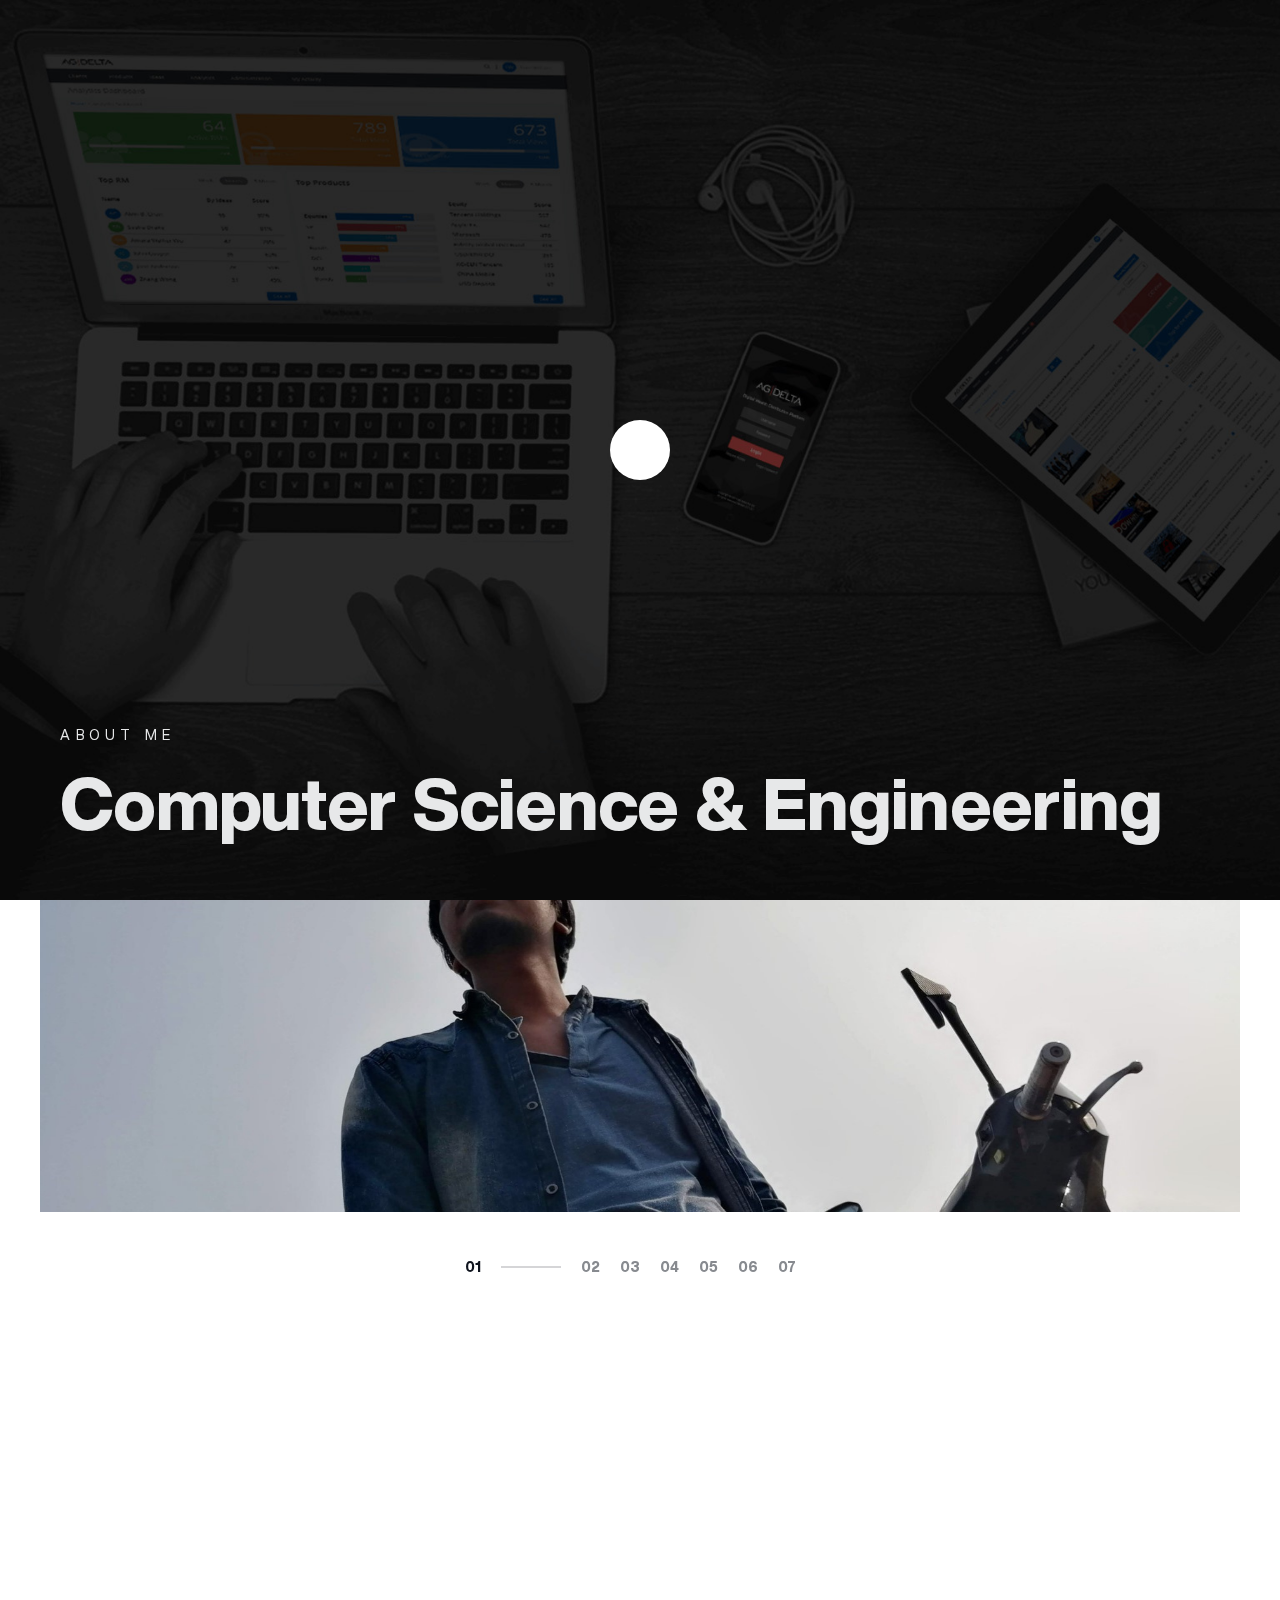
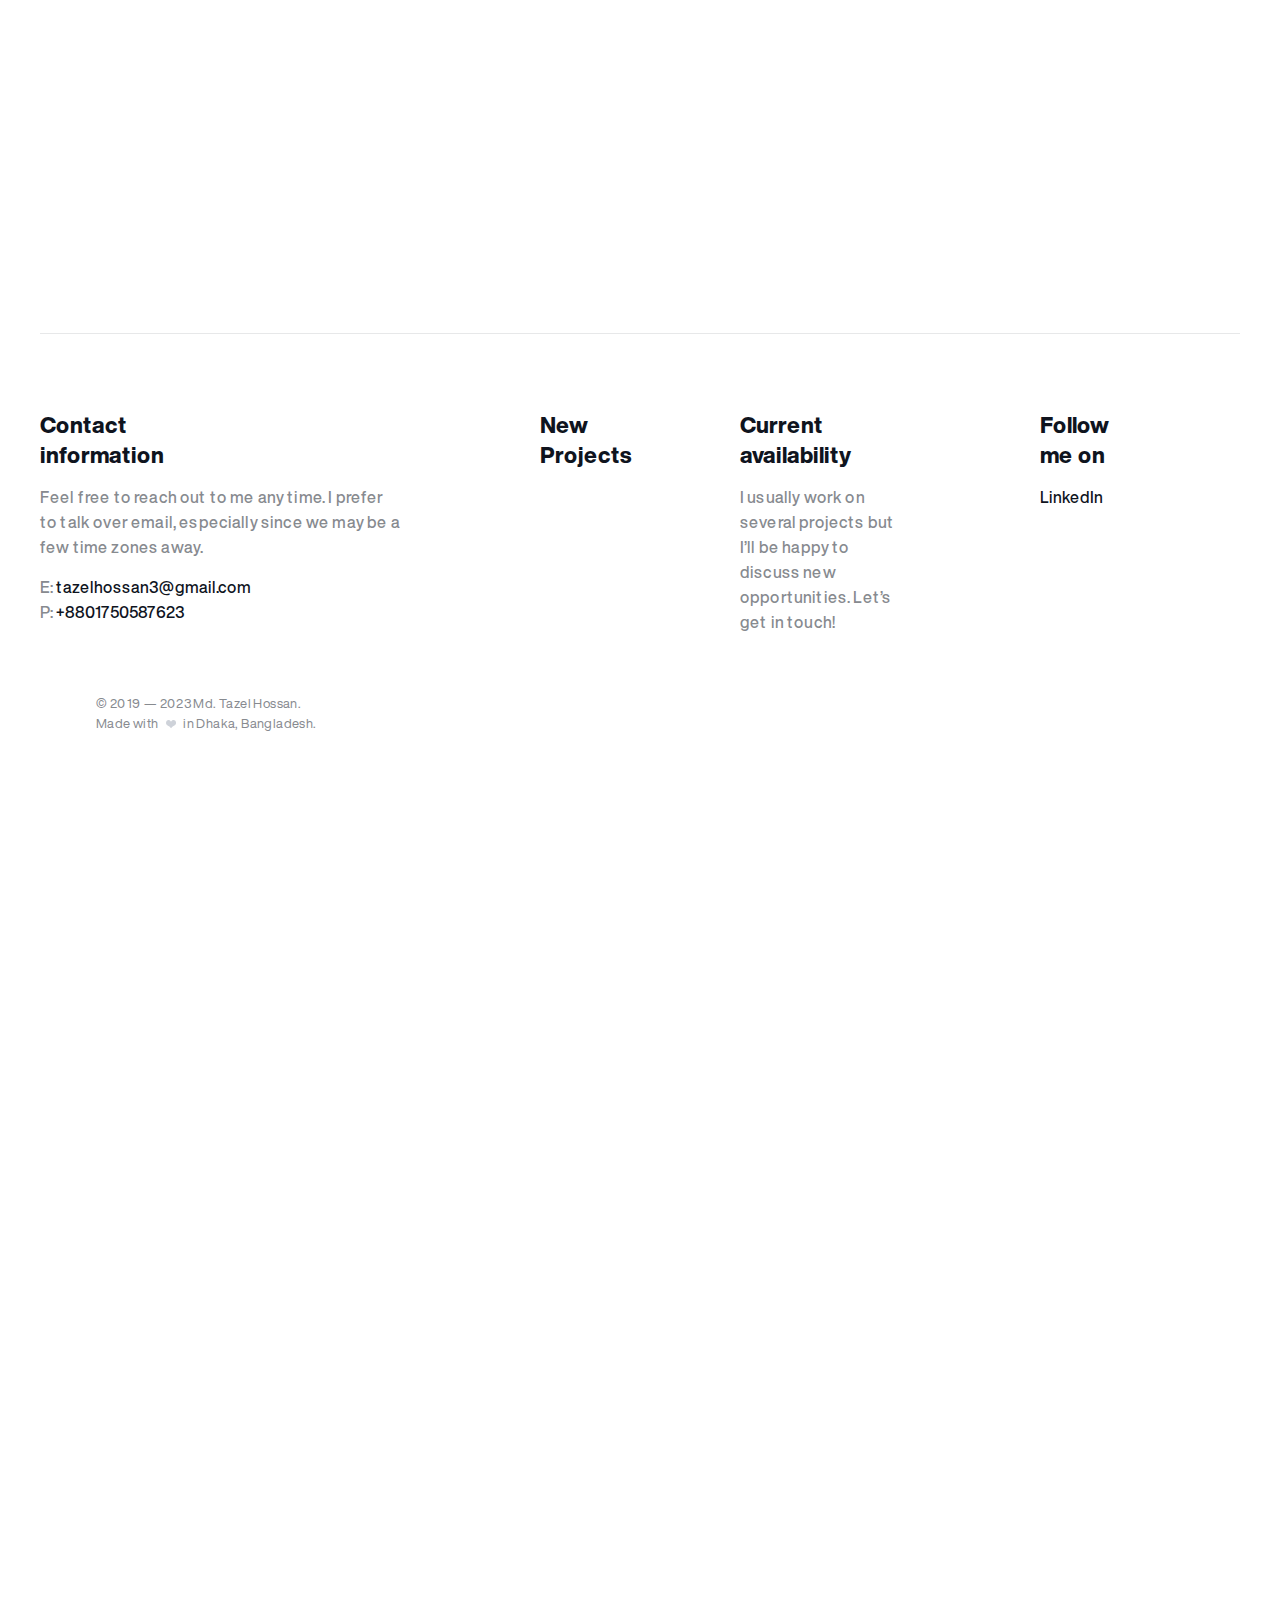
==== about.html @ 5523256b "Update about.html" ====
<!DOCTYPE html>
<html class="about">
   <head>
      <title>About | Md. Tazel Hossan - Student Of Computer Science & Engineering</title>
         <meta charset="UTF-8">
        <!-- <meta name="viewport" content="width=device-width, initial-scale=1, minimum-scale=1, maximum-scale=1, viewport-fit=cover">
         -->
      <base >
      
         <meta name="msapplication-TileColor" content="#ffffff">
         <meta name="theme-color" content="#ffffff">
         <meta property="og:type" content="website">
         <meta property="og:site_name" content="Tazel Hossan">
         <meta property="og:image" content="assets/images/home.jpg">
         <meta property="og:image:width" content="1200">
         <meta property="og:image:height" content="630">
         <meta property="og:title" content="Portfolio | Md. Tazel Hossan - Student Of Computer Science & Engineering">
         <meta property="og:description" content= "I’m a third year student of computer science & engineering department at Jhangirnagar University in Bangladesh.I’ve worked with my reputed teachers along three years and got muce more khowledges and successfully help them reach their full potential." />
		<meta name="msapplication-TileColor" content="#b01e82">
		<meta name="theme-color" content="#b01e82">
		<link rel="icon" type="image/png" sizes="16x16" href="assets/images/12148-purple-heart-icon24x24.png">
		<link rel="stylesheet" href="assets/fonts/webfonts3fa3.css?v=2.5.15">
		<link rel="stylesheet" href="css/build.min3fa3.css?v=2.5.15">
   </head>
   <body>
     
      <script>
         var recaptchaObject = null;
         var recaptchaOnloadCallback = function() {
         	if($('#contact-recaptcha').length > 0 && typeof grecaptcha !== "undefined"){
         		if($('#contact-recaptcha iframe').length < 1){
         			recaptchaObject = grecaptcha.render('contact-recaptcha', {
         				//'sitekey' : '',
         				'callback' : function(response){
         					$('#contact-recaptcha iframe').removeAttr('style');
         				}
         			});
         		}else{
         			grecaptcha.reset(recaptchaObject);
         		}
         		
         		
         	}
         	
         };
      </script>
      <div class="svg-icons-wrapper">
         <svg viewBox="0 0 20 20" xmlns="http://www.w3.org/2000/svg" xlink="http://www.w3.org/1999/xlink">
		 <symbol viewBox="0 0 16 16" id="icon_arrow_link"><title>icon_arrow_link</title> <path d="M10.9,13l-1.4-1.4L12.2,9H0V7h12.2L9.5,4.4L10.9,3L16,8L10.9,13z" />
 </symbol>
            
            <symbol viewBox="0 0 20 20" id="icon_heart">
               <title>icon_heart</title>
               <path d="M10,5.6C7.4-0.1,0.1,1.2,0,7.9c0,3.7,3.5,5.1,5.9,6.5c2.3,1.4,3.9,3.4,4.2,4.2c0.2-0.8,2-2.8,4.1-4.3
                  c2.3-1.6,5.9-2.9,5.9-6.5C20,1.2,12.5,0.1,10,5.6z" />
            </symbol>
			
      </div>
      <nav id="nav">
         <div class="loader-background"></div>
		
		 
         <a href="#" class="close">
         <span>Close</span>
         <b>
         <i></i>
         <i></i>
         </b>
         </a>
         <footer>
            <p class="small">
               © 2020 Md. Tazel Hossan
               <span>
                  . Made with 
                  <span class="icon icon-heart">
                     <svg>
                        <use xlink:href="#icon_heart" />
                     </svg>
                  </span>
                  in Dhaka, Bangladesh.
               </span>
            </p>
         </footer>
      </nav>
      <nav id="nav-overlay-content">
         <div>
            <div class="content">
               <h5>Menu</h5>
               <ul>
                  <li><a href="index.html" class="special" target="_blank"><i></i>Projects</a></li>
                  <li><a href="#" class="active" data-page="about"><i></i>About me</a></li>
                  <li><a href="contact.html" class="special" target="_blank"><i></i>Contact</a></li>
                  <li><a href="https://www.linkedin.com/in/tazel-hossan-36b98b192/" class="special" target="_blank">LinkedIn</a></li>
                    
               </ul>
            </div>
         </div>
      </nav>
      <div id="nav-scroll"></div>
      <div class="loader on first-loading">
         <div class="loader-background">
            <img src="assets/loader/home.jpg" alt="" class="active" data-page="about">
         </div>
         <div class="loader-preloader">
            <div class="swiper-lazy-preloader"></div>
         </div>
         <div class="logo">
		 
         </div>
         <div class="text">
            <h5>About Me</h5>
            <h1 class="large">Computer Science & Engineering</h1>
         </div>
      </div>
      <header id="header">
	  
         <a href="index.html" class="logo internal" data-page="home">
          
			<svg version="1.0" xmlns="http://www.w3.org/2000/svg"
               width="110pt" height="200pt" viewBox="0 0 200 67"
               preserveAspectRatio="xMidYMid meet">
               <g transform="translate(0.000000,70.000000) scale(0.100000,-0.100000)"
                  fill="#000000" stroke="none">
                  <path d="M220 600 c-16 -16 -20 -33 -20 -90 l0 -70 -68 0 c-98 0 -102 -6 -102
                     -158 0 -110 2 -122 19 -132 11 -5 29 -10 40 -10 17 0 21 -6 21 -34 0 -19 4
                     -37 8 -40 5 -3 26 13 47 34 37 38 42 40 103 40 93 0 102 7 102 85 0 80 9 82
                     73 17 46 -47 47 -49 47 -110 0 -59 1 -62 25 -62 23 0 25 4 25 40 0 38 2 40 30
                     40 28 0 30 -2 30 -40 0 -36 3 -40 25 -40 l25 0 0 100 0 100 -25 0 c-22 0 -25
                     -4 -25 -35 0 -32 -2 -35 -30 -35 -28 0 -30 3 -30 35 0 31 -3 35 -25 35 -14 0
                     -25 5 -25 10 0 6 13 10 30 10 17 0 39 9 50 20 18 18 20 33 20 145 0 171 7 165
                     -195 165 -142 0 -157 -2 -175 -20z m340 -14 c14 -17 8 -252 -6 -266 -5 -5 -25
                     -10 -44 -12 -31 -3 -36 -7 -40 -36 l-5 -33 -34 35 c-34 35 -37 36 -111 36 -46
                     0 -81 5 -88 12 -17 17 -17 249 0 266 19 19 312 17 328 -2z m-360 -211 c0 -64
                     24 -85 96 -85 l56 0 -6 -36 c-4 -19 -10 -43 -13 -51 -5 -11 -3 -14 6 -8 9 5
                     12 2 9 -11 -3 -16 -14 -19 -74 -22 -64 -3 -74 -6 -99 -32 -36 -38 -45 -38 -45
                     0 0 28 -3 30 -35 30 -47 0 -55 20 -55 130 0 124 4 130 90 130 l70 0 0 -45z"/>
                  <path d="M325 496 c-15 -22 -15 -28 -2 -53 8 -15 28 -38 45 -50 l30 -22 41 35
                     c50 43 57 87 16 106 -18 8 -28 8 -39 -1 -11 -9 -20 -10 -35 -2 -29 16 -39 14
                     -56 -13z"/>
                  <path d="M900 495 c0 -20 5 -25 25 -25 24 0 25 -2 25 -75 l0 -75 30 0 30 0 0
                     75 c0 74 0 75 26 75 21 0 25 4 22 23 -3 20 -9 22 -80 25 -78 3 -78 3 -78 -23z"/>
                  <path d="M1123 508 c-23 -28 -43 -93 -43 -139 0 -46 2 -49 25 -49 20 0 25 5
                     25 25 0 21 5 25 30 25 25 0 30 -4 30 -25 0 -21 5 -25 31 -25 l32 0 -5 58 c-3
                     31 -14 75 -24 97 -16 34 -24 40 -55 43 -21 2 -40 -2 -46 -10z m57 -52 c0 -8 3
                     -21 6 -30 5 -12 0 -16 -20 -16 -26 0 -32 13 -20 44 8 20 34 21 34 2z"/>
                  <path d="M1290 496 c0 -21 5 -25 35 -28 l35 -3 -40 -50 c-23 -28 -39 -59 -38
                     -70 3 -18 12 -20 76 -23 71 -3 72 -2 72 22 0 21 -5 25 -35 28 l-35 3 36 45
                     c23 29 34 52 32 70 -3 24 -6 25 -70 28 -67 3 -68 2 -68 -22z"/>
                  <path d="M1480 420 l0 -100 71 0 c67 0 70 1 67 23 -2 18 -10 23 -45 25 -55 4
                     -61 32 -8 32 28 0 35 4 35 20 0 16 -7 20 -35 20 -24 0 -35 5 -35 15 0 11 12
                     15 46 15 41 0 45 2 42 23 -3 20 -9 22 -70 25 l-68 3 0 -101z"/>
                  <path d="M1667 514 c-4 -4 -7 -50 -7 -101 l0 -94 78 3 77 3 3 48 c3 46 3 47
                     -27 47 -26 0 -31 -4 -31 -25 0 -18 -5 -25 -20 -25 -17 0 -19 8 -22 73 -3 64
                     -5 72 -23 75 -12 2 -24 0 -28 -4z"/>
                  <path d="M716 254 c-18 -17 -23 -138 -7 -163 11 -18 89 -25 124 -12 26 10 27
                     12 27 90 0 69 -3 82 -19 91 -30 16 -107 12 -125 -6z m92 -82 l3 -52 -30 0
                     c-30 0 -31 1 -31 49 0 49 9 62 40 58 11 -2 16 -17 18 -55z"/>
                  <path d="M920 250 c-40 -40 -22 -90 36 -99 56 -9 55 -29 -3 -33 -40 -3 -48 -6
                     -48 -23 0 -17 8 -20 48 -23 68 -4 97 16 97 68 0 35 -3 40 -27 46 -53 11 -63
                     15 -63 25 0 5 18 9 40 9 36 0 40 3 40 25 0 23 -3 25 -50 25 -37 0 -55 -5 -70
                     -20z"/>
                  <path d="M1108 259 c-12 -7 -18 -22 -18 -48 0 -44 12 -58 54 -63 50 -5 44 -28
                     -8 -28 -42 0 -46 -2 -46 -25 0 -23 4 -25 44 -25 25 0 56 4 70 10 23 8 26 15
                     26 55 l0 45 -45 11 c-56 14 -58 29 -5 29 36 0 40 3 40 25 0 23 -3 25 -47 25
                     -27 0 -56 -5 -65 -11z"/>
                  <path d="M1294 233 c-10 -21 -18 -65 -18 -98 -1 -55 1 -60 22 -63 18 -3 22 1
                     22 22 0 22 5 26 29 26 23 0 30 -5 33 -22 2 -17 10 -23 28 -23 23 0 25 3 25 50
                     -1 28 -9 71 -19 98 -18 46 -20 47 -62 47 -41 0 -45 -2 -60 -37z m76 -22 c0 -5
                     3 -16 6 -25 5 -12 0 -16 -20 -16 -27 0 -31 7 -20 34 7 17 34 22 34 7z"/>
                  <path d="M1482 173 c3 -93 4 -98 26 -101 21 -3 22 0 22 54 l0 58 30 -29 c19
                     -19 30 -39 30 -57 0 -23 4 -28 25 -28 l25 0 0 100 0 100 -25 0 c-22 0 -25 -4
                     -25 -37 l0 -37 -38 37 c-64 62 -73 54 -70 -60z"/>
               </g>
            </svg>
         </a>
         <a href="#" class="menu">
         <span>Menu</span>
         <b>
         <i></i>
         <i></i>
         <i></i>
         </b>
         </a>
      </header>
      <a href="contact.html" class="contact-link internal">
         <svg version="1.1" xmlns="http://www.w3.org/2000/svg" xlink="http://www.w3.org/1999/xlink" x="0px" y="0px" width="20px" height="20px" viewBox="0 0 20 20" enable-background="new 0 0 20 20" space="preserve">
            <path fill="#ffffff" d="M16,17H4a2,2,0,0,1-2-2V5A2,2,0,0,1,4,3H16a2,2,0,0,1,2,2V15A2,2,0,0,1,16,17Zm0-2V7.619l-6,4.242L4,7.619V15H16ZM4,5V5.705l6,3.429,6-3.429V5H4Z" />
         </svg>
         <span>Contact me</span>
      </a>
      <a href="#" class="scroll-top">
         <svg version="1.1" xmlns="http://www.w3.org/2000/svg" xlink="http://www.w3.org/1999/xlink" x="0px" y="0px" width="20px" height="20px" viewBox="0 0 20 20" enable-background="new 0 0 20 20" space="preserve">
            <path fill="#ffffff" d="M18.008,7.667L16.606,9,11,3.627V20H9V3.627L3.392,9l-1.4-1.336L10-.012Z" />
         </svg>
      </a>
      <div class="container">
         <section class="about-top">
            <div class="wrapper animate--me">
               <div class="row">
                  <div class="col-sm-6-6 col-md-12-12 col-smd-10-12 col-smd-offset-1-12 col-lg-10-12 col-lg-offset-1-12 text-left-center">
                     <h5>A few words about me</h5>
                     <h2>I’m Tazel Hossan, A Computer Engineer Who Focuses On Hard Working in Computer Fields, Through Enjoyable & Meaningful Experiences. I Specialize in Machine Learning(ML), Data Science, Artificial Intelligence (AI), Operating System (OS), Python, C, C++, JAVA, MYSQL, PHP & May More Programming Languages in Computer Science Areas.

                     </h2>
                  </div>
                  <div class="col-sm-6-6 col-md-12-12 col-smd-10-12 col-smd-offset-1-12 col-lg-8-12 col-lg-offset-2-12 text-left-center">
                     <h3 class="header-light">I’m a final year student of the Computer Science & Engineering Department at Jhangirnagar University in Bangladesh. I’ve worked with my reputed teachers for four years and got much more knowledge and up-and-coming startups to successfully help them reach their full potential. I'm working solo and leading small design teams In my spare time. This is my
					 
                        <a href="https://www.https://github.com/TazelHossan.com/" target="_blank">GitHub account</a> 
                        and this is my <a href="https://www.http://linkedin.com/in/tazel-hossan-36b98b192.com/" target="_blank">LinkedIn  account</a>.
                     </h3>
                  </div>
               </div>
            </div>
         </section>
         <section class="about-slider">
            <div class="wrapper">
               <div class="swiper-container swiper-container-with-lines">
                  <div class="swiper-wrapper">
                     <div class="swiper-slide loaded" data-swiper-slide-index="1" style="width: 905px;">
                        <img alt="About me image" class="swiper-lazy swiper-lazy-loaded" srcset="images/1.jpg 480w, images/1.jpg 480w, images/1.jpg 480w" src="images/1.jpg">
                     </div>
                     <!-- -->
                     <div class="swiper-slide">
                        <img alt="About me image" class="swiper-lazy" data-srcset="images/1.jpg 480w, images/1.jpg 480w, images/1.jpg 480w" data-src="images/1.jpg">
                        <div class="swiper-lazy-preloader"><img src="assets/images/loader-circle.svg" alt=""></div>
                     </div>
                     <div class="swiper-slide">
                        <img alt="About me image" class="swiper-lazy" data-srcset="images/1.jpg 480w, /mages/1.jpg 480w, images/1.jpg 480w" data-src="images/1.jpg">
                        <div class="swiper-lazy-preloader"><img src="assets/images/loader-circle.svg" alt=""></div>
                     </div>
                     <div class="swiper-slide">
                        <img alt="About me image" class="swiper-lazy" data-srcset="images/1.jpg 480w, images/1.jpg 480w, images/1.jpg 480w" data-src="images/1.jpg">
                        <div class="swiper-lazy-preloader"><img src="assets/images/loader-circle.svg" alt=""></div>
                     </div>
                     <div class="swiper-slide">
                        <img alt="About me image" class="swiper-lazy" data-srcset="images/1.jpg 480w, images/1.jpg 480w, images/1.jpg 480w" data-src="images/1.jpg">
                        <div class="swiper-lazy-preloader"><img src="assets/images/loader-circle.svg" alt=""></div>
                     </div>
                     <div class="swiper-slide">
                        <img alt="About me image" class="swiper-lazy" data-srcset="images/1.jpg 480w, images/1.jpg 480w, images/1.jpg 480w" data-src="images/1.jpg">
                        <div class="swiper-lazy-preloader"><img src="assets/images/loader-circle.svg" alt=""></div>
                     </div>
                     <div class="swiper-slide">
                        <img alt="About me image" class="swiper-lazy" data-srcset="images/1.jpg 480w, images/1.jpg 480w, images/1.jpg 480w" data-src="images/1.jpg">
                        <div class="swiper-lazy-preloader"><img src="assets/images/loader-circle.svg" alt=""></div>
                     </div>
                  </div>
                  <div class="swiper-pagination swiper-pagination-lines"></div>
                  <div class="swiper-button-prev"></div>
                  <div class="swiper-button-next"></div>
               </div>
            </div>
         </section>
         <section class="about-services-tools">
            <div class="wrapper animate--me">
               <div class="row text-left-center">
                  <div class="col-sm-6-6 col-md-5-12 col-md-offset-05-12 col-smd-5-12 col-smd-offset-05-12 col-lg-4-12 col-lg-offset-1-12">
                     <h5>My Skills</h5>
                     <h3>AI<em> / </em> ML<em> / </em> Web & mobile<em> / </em> OS<em> / </em> 
                        Linux<em> / </em> Python3<em> / </em> C++<em> / </em> C <em> / </em><br>
                        Data science<em> / </em> Algoritgms<em> / </em> <br>
                        php <em> / </em> mysql <em> / </em> HTML5 <em> / </em> <br>
                        Data Structure<em> / </em>CSS<br> 
                        Database<em> / </em> scratch <em> / </em>
                     </h3>
                  </div>
                  <div class="col-sm-6-6 col-md-5-12 col-md-offset-1-12 col-smd-5-12 col-smd-offset-1-12 col-lg-4-12 col-lg-offset-2-12">
                     <h5>Tools I use</h5>
                     <h3>codeblocks<em> / </em> pycharm<em> / </em>intellij<em> / </em><br>
                        partsim<em> / </em>jupyter notebook<em> / </em>
                        overleaf<em> / </em>anaconda<em> / </em> netbeans<em> / </em>
                        git bash<em> / </em>Google Cloud SDK Shell<em> / </em> edraw<em> / </em>
                        nano<em> / </em>proteus<em> / </em> xampp<em> / </em>
                        bluej<em> / </em> WampServer<em> / </em> visual studio<em> / </em>
                     </h3>
                  </div>
               </div>
            </div>
         </section>
         <section class="column-list about-experience">
            <div class="wrapper">
               <div class="row animate--me">
                  <div class="col-sm-6-6 col-md-12-12 col-smd-10-12 col-smd-offset-1-12 col-lg-8-12 col-lg-offset-2-12 text-left-center">
                     <h5>Experience</h5>
                     <h1>Over 4 years of experience</h1>
                     <h3 class="header-light">
                        I’ve been lucky enough to studty with amazing fields in computer science and performed some basic projects in various topics. For more details, head over to my <a href="https://www.linkedin.com/in/tazel-hossan-36b98b192/" target="_blank">LinkedIn profile</a> and
                        <a href= "https://github.com/TazelHossan">
                           github profile.
                     </h3>
                  </div>
               </div>
               <div class="list animate--me">
			   
			   <div class="line">
               <div><h4 class="header-dark">Forth Year Second Semester</h4></div>
               <div><h4 class="header-light">Pattern Recognition and Machine Learning / Pattern Recognition and Machine Learning Laboratory / Wireless Networks / Wireless Networks Laboratory  / Multimedia and Animation Techniques / Multimedia and Animation Techniques Laboratory / Computer Ethics and Cyber Law / Data Mining  / Data Mining Laboratory / Project Work</h4></div>
               <div><h4 class="header-light">July 2021 — December 2021</h4></div>
               </div>
			   
			   <div class="line">
               <div><h4 class="header-dark">Forth Year First Semester</h4></div>
               <div><h4 class="header-light">Computer Networks / Computer Networks / Artificial Intelligence / Artificial Intelligence Laboratory / VLSI Circuits Design / VLSI Circuits Design Laboratory / Digital Image Processing / Digital Image Processing Laboratory / Simulation and Modeling / Software Testing and Quality Assurance</h4></div>
               <div><h4 class="header-light">January 2021 — July 2021</h4></div>
               </div>
			   
			   <div class="line">
               <div><h4 class="header-dark">Third Year Second Semester</h4></div>
               <div><h4 class="header-light">Computer Graphics & Visualization / Computer Graphics & Visualization Laboratory / Compiler Design / Compiler Design Laboratory / Digital Signal Processing / Digital Signal Processing Laboratory / Software Engineering / Computer Peripherals & Interfacing / Computer Peripherals & Interfacing Laboratory  / Mobile Application Development Laboratory</h4></div>
               <div><h4 class="header-light">July 2020 — December 2020</h4></div>
               </div>
			   
               <div class="line">
               <div><h4 class="header-dark">Third Year First Semester</h4></div>
               <div><h4 class="header-light">Operating Systems(OS) / Operating Systems Laboratory(LINUX) / Microprocessors and Microcontrollers / Microprocessors and Microcontrollers Laboratory / Web Design and Programming / Web Design and Programming Laboratory / System Analysis and Design / System Analysis and Design Laboratory(C++, JAVA) / Theory of Computation / Technical Writing and Presentation</h4></div>
               <div><h4 class="header-light">January 2020 — July 2020</h4></div>
               </div>
               <div class="line">
               <div><h4 class="header-dark">Second Year Second Semester</h4></div>
               <div><h4 class="header-light">Statistics-II / Algorithm Analysis and Design(C, C++) / Algorithm Analysis and Design Laboratory(C, C++) / Database Systems(MySql basics, php basics, css basics) / Database Systems Laboratory(MySql basics, php basics, css basics) / Data Communication / Data Communication Laboratory(python3 basics & python3 pandas) / Computer Architecture and Organization / Object Oriented Programming Laboratory (JAVA + Database)</h4></div>
               <div><h4 class="header-light">July 2019 — December 2019</h4></div>
               </div>
               <div class="line">
               <div><h4 class="header-dark">Second Year First Semester</h4></div>
               <div><h4 class="header-light">Mathematics III ( Vector, Complex Variable, Fourier Analysis and Laplace Transformation ) / Statistics-I / Digital Logic Design / Digital Logic Design Laboratory / Data Structures(C, C++) / Data Structures Laboratory(C, C++) / Object Oriented Programming(C++) / Object Oriented Programming Laboratory(C++) / Graph Theory and Computational Geometry</h4></div>
               <div><h4 class="header-light">January 2019 — June 2019</h4></div>
               </div>
               <div class="line">
               <div><h4 class="header-dark">First Year Second Semester</h4></div>
               <div><h4 class="header-light">Mathematics II (Matrix, Ordinary and Partial Differential Equations and Series Solutions) / Electronic Devices and Circuits / Electronic Devices and Circuits Laboratory / Discrete Mathematics / Structured Programming Language(C) / Structured Programming Language Laboratory(C) / Numerical Methods / Numerical Methods Laboratory / Management and Accounting</h4></div>
               <div><h4 class="header-light">July 2018 — December 2028</h4></div>
               </div>
               <div class="line">
               <div><h4 class="header-dark">First Year First Semester</h4></div>
               <div><h4 class="header-light">Mathematics I (Calculus and Coordinate Geometry) / Physics (Electricity, Magnetism and Optics) / Computer Systems and Applications / Electrical Circuits / Electrical Circuits Laboratory / Communicative English / Economics / Engineering Drawing Laboratory</h4></div>
               <div><h4 class="header-light">January 2018 — June 2018</h4></div>
               </div>
               </div>
            </div>
         </section>
         <section class="about-clients">
         <div class="wrapper">
         <div class="row animate--me">
         <div class="col-sm-6-6 col-md-12-12 col-smd-10-12 col-smd-offset-1-12 col-lg-8-12 col-lg-offset-2-12 text-left-center">
         <h5>Certifications</h5>
         <h1>Some of the courses I’ve studied with</h1>
         <h3 class="header-light">Over the past 5 years I’ve had the pleasure to learn with these coureses from various sites like edx , coursera , cognitiveclass , futurelearn , udemy , greatlearning , google garage , hackerrank etc. and worked on many interesting projects.</h3>
         </div>
         </div>
         <div class="list animate--me">
         <div><a href="https://certificates.mooc.fi/validate/78774owqlhc"><img src="certificates/certificate-elements-of-ai.png" alt="Elements Of AI" title="Elements Of AI"></a></div>
         
		 <div><a href="https://www.linkedin.com/in/tazel-hossan-36b98b192/"><img src="certificates/hackerrank_problemsolving_basic_certificate.png" alt="Hackerrank Problemsolving Basic" title="Hackerrank Problemsolving Basic"></div>
         
		 <div><a href="https://www.linkedin.com/in/tazel-hossan-36b98b192/"><img src="certificates/Python_3_Programming.png" alt="Python 3 Programming Specialization" title="Python 3 Programming Specialization"></div>
         
		 <div><a href="https://www.linkedin.com/in/tazel-hossan-36b98b192/"><img src="certificates/Crash_Course_on_Python.jpg" alt="Crash_Course_on_Python.jpg" title="Crash Course  On Python"></div>
         
		 <div><a href="https://www.linkedin.com/in/tazel-hossan-36b98b192/"><img src="certificates/cs50.png" alt="cs50.png" title="CS50 - Introduction to Computer Science"></div>
         
		 <div><a href="https://www.linkedin.com/in/tazel-hossan-36b98b192/"><img src="certificates/Machine_Learning_for_All.jpg" alt="Machine_Learning_for_All.jpg" title="Machine Learning for All"></div>
         
         <div><a href="https://www.linkedin.com/in/tazel-hossan-36b98b192/"><img src="certificates/Decision_Trees_Random_forests.jpg" alt="Decision_Trees_Random_forests.jpg" title="Decision Trees Random forests"></div>
         
         <div><a href="https://www.linkedin.com/in/tazel-hossan-36b98b192/"><img src="certificates/Introduction_to_Git_and_GitHub.jpg" alt="Introduction_to_Git_and_GitHub.jpg" title="Introduction to Git and GitHub"></div>
         
         <div><a href="https://www.linkedin.com/in/tazel-hossan-36b98b192/"><img src="certificates/Python_Project-pillow_tesseract_and_opencv.jpg" alt="Python_Project-pillow_tesseract_and_opencv.jpg" title="Python Project-pillow, tesseract and opencv"></div>
         
		 <div><a href="https://www.linkedin.com/in/tazel-hossan-36b98b192/"><img src="certificates/Python_3.jpg" alt="Python_3.jpg" title="Python 3"></div>
         
		 <div><a href="https://www.linkedin.com/in/tazel-hossan-36b98b192/"><img src="certificates/Data_Visualization_with_Python.jpg" alt="Data_Visualization_with_Python.jpg" title="Data Visualization with Python"></div>
         
		 <div><a href="https://www.linkedin.com/in/tazel-hossan-36b98b192/"><img src="certificates/Troubleshooting_and_Debugging_Techniques.jpg" alt="Troubleshooting_and_Debugging_Techniques.jpg" title="Troubleshooting and Debugging Techniques"></div>
         
		 <div><a href="https://www.linkedin.com/in/tazel-hossan-36b98b192/"><img src="certificates/IBMDeveloperSkillsNetwork.jpg" alt="IBMDeveloperSkillsNetwork.jpg" title="Build a Chatbot with IBM Watson"></div>
         
		 <div><a href="https://www.linkedin.com/in/tazel-hossan-36b98b192/"><img src="certificates/AI_Chatbots.jpg" alt="AI_Chatbots.jpg" title="AI Chatbots"></div>
         
		 <div><a href="https://www.linkedin.com/in/tazel-hossan-36b98b192/"><img src="certificates/Technical_Support_Fundamentals.jpg" alt="Technical_Support_Fundamentals.jpg" title="Technical Support Fundamentals"></div>
         
		 <div><a href="https://www.linkedin.com/in/tazel-hossan-36b98b192/"><img src="certificates/DigitalMarketingGoogle.jpg" alt="DigitalMarketingGoogle.jpg" title="Digital Marketing Google"></div>
         
		 <div><a href="https://www.linkedin.com/in/tazel-hossan-36b98b192/"><img src="certificates/advertisingcertifiedprofessionalmicrosoft.jpg" alt="advertisingcertifiedprofessionalmicrosoft.jpg" title="Advertising Certified Professional Microsoft"></div>
         
		 
		 <div><a href="https://www.linkedin.com/in/tazel-hossan-36b98b192/"><img src="certificates/HackerrankPython.png" alt="HackerrankPython.png" title="Hacker-rank Python Basic"></div>
         
		 <div><a href="https://www.linkedin.com/in/tazel-hossan-36b98b192/"><img src="certificates/DataAnalysiswithPython.jpg" alt="DataAnalysiswithPython.jpg" title="Data Analysis with Python"></div>
         
		 <div><a href="https://www.linkedin.com/in/tazel-hossan-36b98b192/"><img src="certificates/Data_Collection_and_Processing_with_Python.jpg" alt="Data_Collection_and_Processing_with_Python.jpg" title="Data Collection and Processing with Python"></div>
         
		 <div><a href="https://www.linkedin.com/in/tazel-hossan-36b98b192/"><img src="certificates/Machine_Learning_with_Python.jpg" alt="Machine_Learning_with_Python.jpg" title="Machine Learning with Python"></div>
         
		 <div><a href="https://www.linkedin.com/in/tazel-hossan-36b98b192/"><img src="certificates/Programming for Everybody (Getting Started with).jpg" alt="Programming for Everybody (Getting Started with).jpg" title="Programming for Everybody (Getting Started with)"></div>
         
		 <div><a href="https://www.linkedin.com/in/tazel-hossan-36b98b192/"><img src="certificates/Python 101 for Data Science.jpg" alt="Python 101 for Data Science.jpg" title="Python 101 for Data Science"></div>
         
		 <div><a href="https://www.linkedin.com/in/tazel-hossan-36b98b192/"><img src="certificates/python funtions files and dictionaries.jpg" alt="python funtions files and dictionaries.jpg" title="Python Funtions Files and Dictionaries"></div>
         
		 <div><a href="https://www.linkedin.com/in/tazel-hossan-36b98b192/"><img src="certificates/Pyhton Basics.jpg" alt="Pyhton Basics.jpg" title="Pyhton Basics"></div>
         
		 <div><a href="https://www.linkedin.com/in/tazel-hossan-36b98b192/"><img src="certificates/Python Classes and Inheritance.jpg" alt="Python Classes and Inheritance.jpg" title="Python Classes and Inheritance "></div>
         
		 
		 
         </div>
         </div>
         </section>
         <section class="column-list about-recognition last">
<div class="wrapper">
<div class="row animate--me">
<div class="col-sm-6-6 col-md-12-12 col-smd-10-12 col-smd-offset-1-12 col-lg-8-12 col-lg-offset-2-12 text-left-center">
<h5>Publicity</h5>
<h1>Events, Interviews, Features, Mentions</h1>
</div>
</div>
<div class="list animate--me">

<div class="line">

</div>
</div>
</div>
</section>
         
		 <section class="quick-contact">
            <div class="wrapper text-left-center animate--me">
               <h5>Any Question or Any Idea Project ?</h5>
               <h1 class="large">
                  <a href="contact.html" class="internal with-icon">
                     Let’s Spread 
                     <span class="keep-together">
                        Knowledge
                        <span class="icon icon-arrow-link icon--on-right">
                           <svg>
                              <use xlink:href="#icon_arrow_link" />
                           </svg>
                        </span>
                     </span>
                  </a>
               </h1>
            </div>
         </section>
      </div>
      <footer id="footer">
         <div class="wrapper">
            <div class="row">
               <div class="col-sm-6-6 col-md-12-12 col-smd-12-12 col-lg-4-12 contact">
                  <h3>Contact <br>information</h3>
                  <p>Feel free to reach out to me any time. I prefer to talk over email, especially since we may be a few time zones away.</p>
                  <ul class="contact-links">
                    
					 <li>E: <a class="special" href="https://mail.google.com/mail/u/0/#inbox">tazelhossan3@gmail.com</a></li>
					  <li>P: <span class="gray-darkest">+8801750587623</span></li>
                  </ul>
               </div>
               <div class="col-sm-6-6 col-md-6-12 col-smd-6-12 col-lg-2-12 col-lg-offset-1-12">
                  <h3>New <br>Projects</h3>
                  <ul class="project-links">
				  <!--
                        <li><a href="project/project1.html" class="special internal">project name</a></li>
                        <li><a href="project/project2.html" class="special internal">project name</a></li>
                        <li><a href="index.html" class="special internal">All projects</a></li>
                        -->
                  </ul>
               </div>
               <div class="col-sm-6-6 col-md-3-12 col-smd-3-12 col-lg-2-12">
                  <h3>Current <br>availability</h3>
                  <p>
                     I usually work on several projects but I’ll be happy to discuss new opportunities. Let’s get in touch!
                  </p>
               </div>
               <div class="col-sm-6-6 col-md-3-12 col-smd-3-12 col-lg-2-12 col-lg-offset-1-12">
                  <h3>Follow <br>me on</h3>
                  <ul class="social-links">
                    
                     <li><a href=="https://www.nkedin.com/in/tazel-hossan-36b98b192" class="special" target="_blank">LinkedIn</a></li>
                  </ul>
               </div>
               <div class="col-sm-6-6 col-md-12-12 col-smd-12-12 col-lg-12-12 copyright">
			   
                  <p class="small copyright-text">
                     © 2019 — 2023 Md. Tazel Hossan.<br>Made with 
                     <span class="icon icon-heart">
                        <svg>
                           <use xlink:href="#icon_heart" />
                        </svg>
                     </span>
                     in Dhaka, Bangladesh.
                  </p>
               </div>
            </div>
         </div>
      </footer>
      <div class="document-overlay"></div>
      <script data-cfasync="false"></script><script type="text/javascript">
var Config = {
	"BASE_URL": "/",
	"VERSION": "2.5.15",
	"SSL": true,
	"PRELOADER": {
		"url": "assets/images/loader-circle.svg",
		"alt": "Loading..."
	},
	"HOME": {
		"name": "home",
		"class": "home",
		"partial": "partials/home.html",
		"data": "resources/home.json",
		"title": "Portfolio | Md. Tazel Hossan - Student Of Computer Science & Engineering",
		"description": "I’m a third year student of computer science & engineering department at Jhangirnagar University in Bangladesh.I’ve worked with my reputed teachers along three years and got muce more khowledges and successfully help them reach their full potential.",
		"keywords": "freelance, freelancer, responsive, rwd, web, website, ui, ux, user, interface, experience, graphic, creative, designer, director, direction, product, mobile, application, app, animation, interaction, photography, art, hire, agency, studio, consultancy, portfolio, case, study, studies, projects, krakow, kraków, poland",
		"og_image": "assets/images/home.jpg",
		"og_image_w": "1200",
		"og_image_h": "630",
		"loader": {
			"H5": "Welcome to my page",
			"H1": "wait a momment",
			"bg": "assets/loader/home.jpg"
		}
	},
	"ABOUT": {
		"name": "about",
		"class": "about",
		"partial": "partials/about.html",
		"data": "resources/about.json",
		"title": "About | Md. Tazel Hossan - Student Of Computer Science & Engineering",
		"description": "I’m a third year student of computer science & engineering department at Jhangirnagar University in Bangladesh.I’ve worked with my reputed teachers along three years and got muce more khowledges and successfully help them reach their full potential.",
		"keywords": "freelance, freelancer, responsive, rwd, web, website, ui, ux, user, interface, experience, graphic, creative, designer, director, direction, product, mobile, application, app, animation, interaction, photography, art, hire, agency, studio, consultancy, portfolio, case, study, studies, projects, krakow, kraków, poland, cv, resume, services, work, tools, experience, clients, brands, features, mentions, interviews, events",
		"og_image": "assets/images/home.jpg",
		"og_image_w": "1200",
		"og_image_h": "630",
		"loader": {
			"H5": "About Me",
			"H1": "Computer Science & Engineering",
			"bg": "assets/loader/home.jpg"
		}
	},
	"CONTACT": {
		"name": "contact",
		"class": "contact",
		"partial": "partials/contact.html",
		"data": "resources/contact.json",
		"title": "Contact | Md. Tazel Hossan - Student Of Computer Science & Engineering",
		"description": "Get in touch — let’s work together. Got a project? Drop me a line if you want to work together on something exciting. Big or small. Mobile or web.",
		"keywords": "freelance, freelancer, responsive, rwd, web, website, ui, ux, user, interface, experience, graphic, creative, designer, director, direction, product, mobile, application, app, animation, interaction, photography, art, hire, agency, studio, portfolio, case, study, studies, projects, krakow, kraków, poland, map, address, contact, form",
		"og_image": "assets/images/home.jpg",
		"og_image_w": "1200",
		"og_image_h": "630",
		"loader": {
			"H5": "Contact",
			"H1": "Get in touch",
			"bg": "assets/loader/loader-contact.jpg"
		}
	},
	"PAGE_404": {
		"name": "404",
		"class": "page-404",
		"partial": "partials/404.html",
		"data": "resources/404.json",
		"title": "404 | Md. Tazel Hossan - Student Of Computer Science & Engineering",
		"description": "OOPS Something went wrong... The page you are looking for doesn't seem to exist or has been moved to a new location.",
		"keywords": "freelance, freelancer, responsive, rwd, web, website, ui, ux, user, interface, experience, graphic, creative, designer, director, direction, product, mobile, application, app, animation, interaction, photography, art, hire, agency, studio, consultancy, portfolio, case, study, studies, projects, krakow, kraków, poland",
		"og_image": "assets/images/page-404.jpg",
		"og_image_w": "1200",
		"og_image_h": "630"
	},
	"STYLEGUIDE": {
		"name": "styleguide",
		"class": "about",
		"partial": "content/partials/styleguide.html",
		"data": "resources/styleguide.json",
		"title": "Style Guide | Md. Tazel Hossan - Student Of Computer Science & Engineering",
		"description": "I’m a third year student of computer science & engineering department at Jhangirnagar University in Bangladesh.I’ve worked with my reputed teachers along three years and got muce more khowledges and successfully help them reach their full potential.",
		"keywords": "freelance, freelancer, responsive, rwd, web, website, ui, ux, user, interface, experience, graphic, creative, designer, director, direction, product, mobile, application, app, animation, interaction, photography, art, hire, agency, studio, consultancy, portfolio, case, study, studies, projects, krakow, kraków, poland",
		"og_image": "assets/images/image.jpg",
		"og_image_w": "1200",
		"og_image_h": "630"
	},
	
};
var currentPageData = {
		"name": "home",
		"class": "home",
		"partial": "partials/home.html",
		"data": "resources/home.json",
		"title": "Portfolio | Md. Tazel Hossan - Student Of Computer Science & Engineering",
		"description": "I’m a third year student of computer science & engineering department at Jhangirnagar University in Bangladesh.I’ve worked with my reputed teachers along three years and got muce more khowledges and successfully help them reach their full potential.",
		"keywords": "freelance, freelancer, responsive, rwd, web, website, ui, ux, user, interface, experience, graphic, creative, designer, director, direction, product, mobile, application, app, animation, interaction, photography, art, hire, agency, studio, consultancy, portfolio, case, study, studies, projects, krakow, kraków, poland",
		"og_image": "assets/images/page-home.jpg",
		"og_image_w": "1200",
		"og_image_h": "630",
		"loader": {
			"H5": "Welcome to my page",
			"H1": "Wait a momment",
			"bg": "assets/loader/home.jpg"
		}
	}
	</script>
	
	<script data-cfasync="false"></script><script type="text/javascript">
         var Config = {
	"BASE_URL": "/",
	"VERSION": "2.5.15",
	"SSL": true,
	"PRELOADER": {
		"url": "assets/images/loader-circle.svg",
		"alt": "Loading..."
	},
	
};

var currentPageData = {
	loader": {
		"H5": "Contact",
		"H1": "Get in touch",
		"bg": "assets/loader/home.jpg"
	}
}
</script>
      <script src="js/lib.min3fa3.js?v=2.5.15" type="text/javascript"></script>
      <script src="http://maps.googleapis.com/maps/api/js?v=3.30&amp;key=AIzaSyBgLTZ9MTQ_4wjTVHgu3qrG7_dz61bYhRQ" type="text/javascript"></script>
      <script src="js/build.min3fa3.js?v=2.5.15" type="text/javascript"></script>
      <div class="loader-background-preloader">
         <img src="assets/loader/home.jpg" alt="" data-page="home">
         <img src="assets/loader/home.jpg" alt="" data-page="about">
         <img src="assets/loader/loader-contact.jpg" alt="" data-page="contact" class="active">
         
      </div>
   </body>
</html>
---- assets/fonts/webfonts3fa3.css ----
/**
 * @license
  * MyFonts Webfont Build ID 3845218, 2019-12-08T13:06:33-0500
 * 
 * The fonts listed in this notice are subject to the End User License
 * Agreement(s) entered into by the website owner. All other parties are 
 * explicitly restricted from using the Licensed Webfonts(s).
 * 
 * You may obtain a valid license at the URLs below.
 * 
 * Webfont: HelveticaNowDisplay-Regular by Monotype
 * URL: https://www.myfonts.com/fonts/mti/helvetica-now/display-regular/
 * 
 * Webfont: HelveticaNowDisplay-Bd by Monotype
 * URL: https://www.myfonts.com/fonts/mti/helvetica-now/display-bold/
 * 
 * Webfont: HelveticaNowDisplay-Md by Monotype
 * URL: https://www.myfonts.com/fonts/mti/helvetica-now/display-medium/
 * 
 * Webfont: HelveticaNowDisplay-XBd by Monotype
 * URL: https://www.myfonts.com/fonts/mti/helvetica-now/display-extrabold/
 * 
 * 
 * Licensed pageviews: 250,000
 * Webfonts copyright: Copyright © 2019 Monotype Imaging Inc. All rights reserved.
 * 
 * © 2019 MyFonts Inc
*/


/* @import must be at top of file, otherwise CSS will not work */

/* MyFonts Settings:
OpenType Layout: Selected
Hinting: Native
SVG format: Selected
Line Height: Bounding Box */

@import url("http://hello.myfonts.net/count/3aac62");


@font-face {
	font-family: 'Helvetica Now Display DW';
	font-weight: 400;
	font-style: normal;
	src: url('webfonts/3AAC62_0_0.eot');
	src: url('webfonts/3AAC62_0_0d41d.eot?#iefix') format('embedded-opentype'), url('webfonts/3AAC62_0_0.woff2') format('woff2'), url('webfonts/3AAC62_0_0.woff') format('woff'), url('webfonts/3AAC62_0_0.ttf') format('truetype'), url('webfonts/3AAC62_0_0.svg#wf') format('svg');
}


@font-face {
	font-family: "Helvetica Now Display DW";
	font-weight: 700;
	font-style: normal;
	src: url('webfonts/3AAC62_1_0.eot');
	src: url('webfonts/3AAC62_1_0d41d.eot?#iefix') format('embedded-opentype'), url('webfonts/3AAC62_1_0.woff2') format('woff2'), url('webfonts/3AAC62_1_0.woff') format('woff'), url('webfonts/3AAC62_1_0.ttf') format('truetype'), url('webfonts/3AAC62_1_0.svg#wf') format('svg');
	src: url('webfonts/3AAC62_1_0d41d.eot?#iefix') format('embedded-opentype'), url('webfonts/3AAC62_1_0.woff2') format('woff2'), url('webfonts/3AAC62_1_0.woff') format('woff'), url('webfonts/3AAC62_1_0.ttf') format('truetype'), url('webfonts/3AAC62_1_0.svg#wf') format('svg');
}


@font-face {
	font-family: "Helvetica Now Display DW";
	font-weight: 500;
	font-style: normal;
	src: url('webfonts/3AAC62_2_0.eot');
	src: url('webfonts/3AAC62_2_0d41d.eot?#iefix') format('embedded-opentype'), url('webfonts/3AAC62_2_0.woff2') format('woff2'), url('webfonts/3AAC62_2_0.woff') format('woff'), url('webfonts/3AAC62_2_0.ttf') format('truetype'), url('webfonts/3AAC62_2_0.svg#wf') format('svg');
}


@font-face {
	font-family: "Helvetica Now Display DW";
	font-weight: 800;
	font-style: normal;
	src: url('webfonts/3AAC62_3_0.eot');
	src: url('webfonts/3AAC62_3_0d41d.eot?#iefix') format('embedded-opentype'), url('webfonts/3AAC62_3_0.woff2') format('woff2'), url('webfonts/3AAC62_3_0.woff') format('woff'), url('webfonts/3AAC62_3_0.ttf') format('truetype'), url('webfonts/3AAC62_3_0.svg#wf') format('svg');
}
---- css/build.min3fa3.css ----
form .field.error .selectric-wrapper .selectric .label {
	color: #ff5959
}

form .field.error .selectric-wrapper.selectric-focus .selectric {
	border-color: #e7e8e9;
	transition: none
}

form .field.error .selectric-wrapper.selectric-focus .selectric .label {
	color: #0f141e
}

.selectric-wrapper {
	position: relative;
	cursor: pointer
}

.selectric-wrapper .selectric {
	position: relative;
	background-color: #fff;
	border: 1px solid #e7e8e9;
	transition: background .2s cubic-bezier(.3, 0, .5, 1)
}

.selectric-wrapper .selectric .label {
	display: -webkit-box;
	display: -webkit-flex;
	display: -ms-flexbox;
	display: flex;
	-webkit-box-align: center;
	-webkit-align-items: center;
	-ms-flex-align: center;
	align-items: center;
	height: 48px;
	white-space: nowrap;
	overflow: hidden;
	text-overflow: ellipsis;
	font-size: 1.125rem;
	line-height: 1.2;
	font-weight: 500;
	color: #0f141e;
	margin: 0 50px 0 20px;
	-webkit-user-select: none;
	-moz-user-select: none;
	-ms-user-select: none;
	user-select: none
}

.selectric-wrapper .selectric .button {
	background: url(../assets/images/icon_select_gray.svg) no-repeat center center;
	position: absolute;
	display: block;
	width: 50px;
	height: 48px;
	right: 0;
	top: 0;
	transition: all .2s cubic-bezier(.3, 0, .5, 1)
}

.selectric-wrapper .selectric .button:after {
	background: url(../assets/images/icon_select_gray-darkest.html) no-repeat center center;
	position: absolute;
	display: block;
	width: 100%;
	height: 100%;
	top: 0;
	left: 0;
	content: '';
	opacity: 0;
	transition: all .2s cubic-bezier(.3, 0, .5, 1)
}

.selectric-wrapper .selectric-items {
	background: #fff;
	position: absolute;
	display: none;
	top: 100%;
	left: 0;
	border: 1px solid #e7e8e9;
	border-top: 0 none
}

.selectric-wrapper .selectric-items .selectric-scroll {
	height: 100%;
	overflow: auto
}

.selectric-wrapper .selectric-items .selectric-scroll li {
	padding: 0 33px 0 20px
}

.selectric-wrapper .selectric-items li,
.selectric-wrapper .selectric-items ul {
	min-height: 30px;
	list-style: none;
	padding: 0;
	margin: 0
}

.selectric-wrapper .selectric-items li {
	display: block;
	line-height: 35px;
	padding: 0 50px 0 20px;
	transition: all .2s cubic-bezier(.3, 0, .5, 1)
}

.selectric-wrapper .selectric-items li:before {
	content: none
}

.selectric-wrapper .selectric-items li.selected {
	background-color: #f3f3f4
}

.selectric-wrapper .selectric-items li.highlighted {
	background-color: #f3f3f4
}

.selectric-wrapper .selectric-items li:hover {
	background-color: #f3f3f4
}

.selectric-wrapper .selectric-items li.disabled {
	display: none
}

.selectric-wrapper .selectric-items li.disabled+li {
	margin-top: 5px
}

.selectric-wrapper .selectric-items li:first-child {
	margin-top: 5px
}

.selectric-wrapper .selectric-items li:last-child {
	margin-bottom: 5px
}

.selectric-wrapper.selectric-focus .selectric {
	background-color: #f3f3f4
}

.selectric-wrapper.selectric-hover .selectric {
	background-color: #f3f3f4
}

.selectric-wrapper.selectric-open {
	z-index: 10
}

.selectric-wrapper.selectric-open .selectric {
	background-color: #f3f3f4
}

.selectric-wrapper.selectric-open .selectric .button {
	-webkit-transform: rotateZ(180deg);
	-ms-transform: rotate(180deg);
	transform: rotateZ(180deg)
}

.selectric-wrapper.selectric-open .selectric .button:after {
	opacity: 1
}

.selectric-wrapper.selectric-open .selectric-items {
	display: block
}

.selectric-wrapper.selectric-focus.selectric-open .selectric {
	box-shadow: none
}

.selectric-wrapper.selectric-open.selectric-above .selectric-items {
	top: auto;
	bottom: 100%;
	border: 1px solid #e7e8e9;
	border-bottom: 0 none
}

.selectric-wrapper .selectric-hide-select {
	position: relative;
	width: 0;
	height: 0;
	overflow: hidden
}

.selectric-wrapper .selectric-hide-select select {
	position: absolute;
	left: -100%;
	padding: 0
}

.selectric-wrapper .selectric-input {
	background: 0 0!important;
	position: absolute!important;
	width: 1px!important;
	height: 1px!important;
	top: 0!important;
	left: 0!important;
	overflow: hidden!important;
	clip: rect(0, 0, 0, 0)!important;
	padding: 0!important;
	border: none!important;
	margin: 0!important;
	outline: 0!important
}

.selectric-wrapper .selectric-temp-show {
	position: absolute!important;
	display: block!important;
	visibility: hidden!important
}


/*! normalize.css v4.0.0 | MIT License | github.com/necolas/normalize.css */

html {
	font-family: sans-serif;
	-ms-text-size-adjust: 100%;
	-webkit-text-size-adjust: 100%
}

body {
	margin: 0
}

p {
	margin: 0
}

article,
aside,
details,
figcaption,
figure,
footer,
header,
main,
menu,
nav,
section,
summary {
	display: block
}

audio,
canvas,
progress,
video {
	display: inline-block
}

audio:not([controls]) {
	display: none;
	height: 0
}

progress {
	vertical-align: baseline
}

[hidden],
template {
	display: none
}

a {
	background-color: transparent
}

a:active,
a:hover {
	outline-width: 0
}

abbr[title] {
	border-bottom: none;
	text-decoration: underline;
	text-decoration: underline dotted
}

b,
strong {
	font-weight: inherit
}

b,
strong {
	font-weight: bolder
}

dfn {
	font-style: italic
}

h1,
h2,
h3,
h4,
h5,
h6 {
	margin: 0;
	-webkit-margin-before: 0;
	-webkit-margin-after: 0
}

hr {
	margin: 0;
	padding: 0;
	border: 0
}

ul {
	margin: 0;
	padding: 0;
	-webkit-margin-before: 0;
	-webkit-margin-after: 0
}

mark {
	background-color: #ff0;
	color: #000
}

small {
	font-size: 80%
}

sub,
sup {
	font-size: 75%;
	line-height: 0;
	position: relative;
	vertical-align: baseline
}

sub {
	bottom: -.25em
}

sup {
	top: -.5em
}

img {
	border-style: none
}

svg:not(:root) {
	overflow: hidden
}

code,
kbd,
pre,
samp {
	font-family: monospace, monospace;
	font-size: 1em
}

figure {
	margin: 1em 40px
}

hr {
	box-sizing: content-box;
	height: 0;
	overflow: visible
}

button,
input,
select,
textarea {
	font: inherit;
	margin: 0
}

optgroup {
	font-weight: 700
}

button,
input,
select {
	overflow: visible
}

button,
select {
	text-transform: none
}

[type=reset],
[type=submit],
button,
html [type=button] {
	-webkit-appearance: button
}

button::-moz-focus-inner,
input::-moz-focus-inner {
	border: 0;
	padding: 0
}

button:-moz-focusring,
input:-moz-focusring {
	outline: 1px dotted ButtonText
}

fieldset {
	border: 1px solid silver;
	margin: 0 2px;
	padding: .35em .625em .75em
}

legend {
	box-sizing: border-box;
	color: inherit;
	display: table;
	max-width: 100%;
	padding: 0;
	white-space: normal
}

textarea {
	overflow: auto
}

[type=checkbox],
[type=radio] {
	box-sizing: border-box;
	padding: 0
}

[type=number]::-webkit-inner-spin-button,
[type=number]::-webkit-outer-spin-button {
	height: auto
}

[type=search] {
	-webkit-appearance: textfield
}

[type=search]::-webkit-search-cancel-button,
[type=search]::-webkit-search-decoration {
	-webkit-appearance: none
}

* {
	box-sizing: border-box
}

html {
	height: 100%
}

body {
	min-height: 100%;
	width: 100%;
	font-family: "Helvetica Now Display DW", sans-serif;
	font-style: normal;
	font-size: 16px;
	line-height: 1.5625rem;
	font-weight: 500;
	letter-spacing: normal;
	-webkit-text-size-adjust: 100%;
	color: #0f141e;
	overflow-x: hidden
}

.container {
	background: #fff;
	position: relative;
	min-width: 320px
}

section {
	position: relative;
	width: 100%
}

.wrapper {
	width: 100%;
	padding: 0 14px
}

@media (min-width:768px) and (min-height:620px) {
	.wrapper {
		padding: 0 30px
	}
}

@media (min-width:1280px) {
	.wrapper {
		position: relative;
		padding: 0 40px
	}
}

@media (min-width:1480px) {
	.wrapper {
		max-width: 1480px;
		margin: 0 auto
	}
}

@media (min-width:1280px) {
	.scroll-container {
		position: relative;
		height: auto;
		padding-bottom: 100vh
	}
	.scroll-container .scroll-wrapper.on {
		position: fixed;
		width: 100%;
		height: auto;
		top: 0;
		left: 0
	}
}

::-moz-selection {
	background-color: #878a8f;
	color: #fff
}

::selection {
	background-color: #878a8f;
	color: #fff
}

::-moz-selection {
	background-color: #878a8f;
	color: #fff
}

::-webkit-selection {
	background-color: #878a8f;
	color: #fff
}

::-webkit-input-placeholder {
	color: #878a8f;
	opacity: 1
}

:-moz-placeholder {
	color: #878a8f;
	opacity: 1
}

::-moz-placeholder {
	color: #878a8f;
	opacity: 1
}

:-ms-input-placeholder {
	color: #878a8f!important;
	opacity: 1
}

a:focus,
button:focus,
input:focus,
select:focus,
textarea:focus {
	outline: 0
}

a::-moz-focus-inner,
button::-moz-focus-inner,
input::-moz-focus-inner,
select::-moz-focus-inner,
textarea::-moz-focus-inner {
	border: 0
}

.clearfix:after {
	display: table;
	clear: both;
	content: ''
}

* {
	-webkit-font-variant-ligatures: none;
	font-variant-ligatures: none;
	-webkit-font-smoothing: antialiased
}

@-webkit-keyframes rotate-half {
	0% {
		-webkit-transform: rotate(0);
		transform: rotate(0)
	}
	100% {
		-webkit-transform: rotate(180deg);
		transform: rotate(180deg)
	}
}

@keyframes rotate-half {
	0% {
		-webkit-transform: rotate(0);
		transform: rotate(0)
	}
	100% {
		-webkit-transform: rotate(180deg);
		transform: rotate(180deg)
	}
}

@-webkit-keyframes rotate-full {
	0% {
		-webkit-transform: rotate(0);
		transform: rotate(0)
	}
	100% {
		-webkit-transform: rotate(360deg);
		transform: rotate(360deg)
	}
}

@keyframes rotate-full {
	0% {
		-webkit-transform: rotate(0);
		transform: rotate(0)
	}
	100% {
		-webkit-transform: rotate(360deg);
		transform: rotate(360deg)
	}
}

@-webkit-keyframes loader-progress-on {
	0%,
	50% {
		opacity: 0;
		-webkit-transform: translate3d(0, 30px, 0);
		transform: translate3d(0, 30px, 0)
	}
	100% {
		opacity: 1;
		-webkit-transform: translate3d(0, 0, 0);
		transform: translate3d(0, 0, 0)
	}
}

@keyframes loader-progress-on {
	0%,
	50% {
		opacity: 0;
		-webkit-transform: translate3d(0, 30px, 0);
		transform: translate3d(0, 30px, 0)
	}
	100% {
		opacity: 1;
		-webkit-transform: translate3d(0, 0, 0);
		transform: translate3d(0, 0, 0)
	}
}

@-webkit-keyframes loader-progress-on-first-loading {
	0% {
		opacity: 0;
		-webkit-transform: translate3d(0, 30px, 0);
		transform: translate3d(0, 30px, 0)
	}
	100% {
		opacity: 1;
		-webkit-transform: translate3d(0, 0, 0);
		transform: translate3d(0, 0, 0)
	}
}

@keyframes loader-progress-on-first-loading {
	0% {
		opacity: 0;
		-webkit-transform: translate3d(0, 30px, 0);
		transform: translate3d(0, 30px, 0)
	}
	100% {
		opacity: 1;
		-webkit-transform: translate3d(0, 0, 0);
		transform: translate3d(0, 0, 0)
	}
}

@-webkit-keyframes animation-1st {
	0%,
	66.666666667% {
		opacity: 0;
		-webkit-transform: translate3d(0, 20px, 0);
		transform: translate3d(0, 20px, 0)
	}
	100% {
		opacity: 1;
		-webkit-transform: translate3d(0, 0, 0);
		transform: translate3d(0, 0, 0)
	}
}

@keyframes animation-1st {
	0%,
	66.666666667% {
		opacity: 0;
		-webkit-transform: translate3d(0, 20px, 0);
		transform: translate3d(0, 20px, 0)
	}
	100% {
		opacity: 1;
		-webkit-transform: translate3d(0, 0, 0);
		transform: translate3d(0, 0, 0)
	}
}

@-webkit-keyframes animation-2nd {
	0%,
	75% {
		opacity: 0;
		-webkit-transform: translate3d(0, 20px, 0);
		transform: translate3d(0, 20px, 0)
	}
	100% {
		opacity: 1;
		-webkit-transform: translate3d(0, 0, 0);
		transform: translate3d(0, 0, 0)
	}
}

@keyframes animation-2nd {
	0%,
	75% {
		opacity: 0;
		-webkit-transform: translate3d(0, 20px, 0);
		transform: translate3d(0, 20px, 0)
	}
	100% {
		opacity: 1;
		-webkit-transform: translate3d(0, 0, 0);
		transform: translate3d(0, 0, 0)
	}
}

@-webkit-keyframes animation-3rd {
	0%,
	80% {
		opacity: 0;
		-webkit-transform: translate3d(0, 20px, 0);
		transform: translate3d(0, 20px, 0)
	}
	100% {
		opacity: 1;
		-webkit-transform: translate3d(0, 0, 0);
		transform: translate3d(0, 0, 0)
	}
}

@keyframes animation-3rd {
	0%,
	80% {
		opacity: 0;
		-webkit-transform: translate3d(0, 20px, 0);
		transform: translate3d(0, 20px, 0)
	}
	100% {
		opacity: 1;
		-webkit-transform: translate3d(0, 0, 0);
		transform: translate3d(0, 0, 0)
	}
}

@-webkit-keyframes animation-4th {
	0%,
	83.333333333% {
		opacity: 0;
		-webkit-transform: translate3d(0, 20px, 0);
		transform: translate3d(0, 20px, 0)
	}
	100% {
		opacity: 1;
		-webkit-transform: translate3d(0, 0, 0);
		transform: translate3d(0, 0, 0)
	}
}

@keyframes animation-4th {
	0%,
	83.333333333% {
		opacity: 0;
		-webkit-transform: translate3d(0, 20px, 0);
		transform: translate3d(0, 20px, 0)
	}
	100% {
		opacity: 1;
		-webkit-transform: translate3d(0, 0, 0);
		transform: translate3d(0, 0, 0)
	}
}

@-webkit-keyframes animation-5th {
	0%,
	85.714285714% {
		opacity: 0;
		-webkit-transform: translate3d(0, 20px, 0);
		transform: translate3d(0, 20px, 0)
	}
	100% {
		opacity: 1;
		-webkit-transform: translate3d(0, 0, 0);
		transform: translate3d(0, 0, 0)
	}
}

@keyframes animation-5th {
	0%,
	85.714285714% {
		opacity: 0;
		-webkit-transform: translate3d(0, 20px, 0);
		transform: translate3d(0, 20px, 0)
	}
	100% {
		opacity: 1;
		-webkit-transform: translate3d(0, 0, 0);
		transform: translate3d(0, 0, 0)
	}
}

@-webkit-keyframes animation-6th {
	0%,
	87.500000000% {
		opacity: 0;
		-webkit-transform: translate3d(0, 20px, 0);
		transform: translate3d(0, 20px, 0)
	}
	100% {
		opacity: 1;
		-webkit-transform: translate3d(0, 0, 0);
		transform: translate3d(0, 0, 0)
	}
}

@keyframes animation-6th {
	0%,
	87.500000000% {
		opacity: 0;
		-webkit-transform: translate3d(0, 20px, 0);
		transform: translate3d(0, 20px, 0)
	}
	100% {
		opacity: 1;
		-webkit-transform: translate3d(0, 0, 0);
		transform: translate3d(0, 0, 0)
	}
}

@-webkit-keyframes animation-7th {
	0%,
	88.888888889% {
		opacity: 0;
		-webkit-transform: translate3d(0, 20px, 0);
		transform: translate3d(0, 20px, 0)
	}
	100% {
		opacity: 1;
		-webkit-transform: translate3d(0, 0, 0);
		transform: translate3d(0, 0, 0)
	}
}

@keyframes animation-7th {
	0%,
	88.888888889% {
		opacity: 0;
		-webkit-transform: translate3d(0, 20px, 0);
		transform: translate3d(0, 20px, 0)
	}
	100% {
		opacity: 1;
		-webkit-transform: translate3d(0, 0, 0);
		transform: translate3d(0, 0, 0)
	}
}

@-webkit-keyframes animation-8th {
	0%,
	90.000000000% {
		opacity: 0;
		-webkit-transform: translate3d(0, 20px, 0);
		transform: translate3d(0, 20px, 0)
	}
	100% {
		opacity: 1;
		-webkit-transform: translate3d(0, 0, 0);
		transform: translate3d(0, 0, 0)
	}
}

@keyframes animation-8th {
	0%,
	90.000000000% {
		opacity: 0;
		-webkit-transform: translate3d(0, 20px, 0);
		transform: translate3d(0, 20px, 0)
	}
	100% {
		opacity: 1;
		-webkit-transform: translate3d(0, 0, 0);
		transform: translate3d(0, 0, 0)
	}
}

@-webkit-keyframes animation-9th {
	0%,
	90.909090909% {
		opacity: 0;
		-webkit-transform: translate3d(0, 20px, 0);
		transform: translate3d(0, 20px, 0)
	}
	100% {
		opacity: 1;
		-webkit-transform: translate3d(0, 0, 0);
		transform: translate3d(0, 0, 0)
	}
}

@keyframes animation-9th {
	0%,
	90.909090909% {
		opacity: 0;
		-webkit-transform: translate3d(0, 20px, 0);
		transform: translate3d(0, 20px, 0)
	}
	100% {
		opacity: 1;
		-webkit-transform: translate3d(0, 0, 0);
		transform: translate3d(0, 0, 0)
	}
}

@-webkit-keyframes animation-10th {
	0%,
	91.666666667% {
		opacity: 0;
		-webkit-transform: translate3d(0, 20px, 0);
		transform: translate3d(0, 20px, 0)
	}
	100% {
		opacity: 1;
		-webkit-transform: translate3d(0, 0, 0);
		transform: translate3d(0, 0, 0)
	}
}

@keyframes animation-10th {
	0%,
	91.666666667% {
		opacity: 0;
		-webkit-transform: translate3d(0, 20px, 0);
		transform: translate3d(0, 20px, 0)
	}
	100% {
		opacity: 1;
		-webkit-transform: translate3d(0, 0, 0);
		transform: translate3d(0, 0, 0)
	}
}

@-webkit-keyframes home-bg-loaded {
	0%,
	40% {
		opacity: 0
	}
	100% {
		opacity: 1
	}
}

@keyframes home-bg-loaded {
	0%,
	40% {
		opacity: 0
	}
	100% {
		opacity: 1
	}
}

@-webkit-keyframes home-h5-loaded {
	0%,
	66.666666667% {
		opacity: 0;
		-webkit-transform: translate3d(0, 20px, 0);
		transform: translate3d(0, 20px, 0)
	}
	100% {
		opacity: 1;
		-webkit-transform: translate3d(0, 0, 0);
		transform: translate3d(0, 0, 0)
	}
}

@keyframes home-h5-loaded {
	0%,
	66.666666667% {
		opacity: 0;
		-webkit-transform: translate3d(0, 20px, 0);
		transform: translate3d(0, 20px, 0)
	}
	100% {
		opacity: 1;
		-webkit-transform: translate3d(0, 0, 0);
		transform: translate3d(0, 0, 0)
	}
}

@-webkit-keyframes home-h1-loaded {
	0%,
	75% {
		opacity: 0;
		-webkit-transform: translate3d(0, 20px, 0);
		transform: translate3d(0, 20px, 0)
	}
	100% {
		opacity: 1;
		-webkit-transform: translate3d(0, 0, 0);
		transform: translate3d(0, 0, 0)
	}
}

@keyframes home-h1-loaded {
	0%,
	75% {
		opacity: 0;
		-webkit-transform: translate3d(0, 20px, 0);
		transform: translate3d(0, 20px, 0)
	}
	100% {
		opacity: 1;
		-webkit-transform: translate3d(0, 0, 0);
		transform: translate3d(0, 0, 0)
	}
}

@-webkit-keyframes home-h4-loaded {
	0%,
	80% {
		opacity: 0;
		-webkit-transform: translate3d(0, 20px, 0);
		transform: translate3d(0, 20px, 0)
	}
	100% {
		opacity: 1;
		-webkit-transform: translate3d(0, 0, 0);
		transform: translate3d(0, 0, 0)
	}
}

@keyframes home-h4-loaded {
	0%,
	80% {
		opacity: 0;
		-webkit-transform: translate3d(0, 20px, 0);
		transform: translate3d(0, 20px, 0)
	}
	100% {
		opacity: 1;
		-webkit-transform: translate3d(0, 0, 0);
		transform: translate3d(0, 0, 0)
	}
}

@-webkit-keyframes home-nav-loaded {
	0%,
	83.333333333% {
		opacity: 0;
		-webkit-transform: translate3d(0, 20px, 0);
		transform: translate3d(0, 20px, 0)
	}
	100% {
		opacity: 1;
		-webkit-transform: translate3d(0, 0, 0);
		transform: translate3d(0, 0, 0)
	}
}

@keyframes home-nav-loaded {
	0%,
	83.333333333% {
		opacity: 0;
		-webkit-transform: translate3d(0, 20px, 0);
		transform: translate3d(0, 20px, 0)
	}
	100% {
		opacity: 1;
		-webkit-transform: translate3d(0, 0, 0);
		transform: translate3d(0, 0, 0)
	}
}

@-webkit-keyframes home-scroll-to-loaded {
	0%,
	85.714285714% {
		opacity: 0;
		-webkit-transform: translate3d(0, 20px, 0);
		transform: translate3d(0, 20px, 0)
	}
	100% {
		opacity: 1;
		-webkit-transform: translate3d(0, 0, 0);
		transform: translate3d(0, 0, 0)
	}
}

@keyframes home-scroll-to-loaded {
	0%,
	85.714285714% {
		opacity: 0;
		-webkit-transform: translate3d(0, 20px, 0);
		transform: translate3d(0, 20px, 0)
	}
	100% {
		opacity: 1;
		-webkit-transform: translate3d(0, 0, 0);
		transform: translate3d(0, 0, 0)
	}
}

@-webkit-keyframes home-scroll-to-bounce {
	0%,
	100%,
	20%,
	30% {
		-webkit-transform: translate3d(0, 0, 0);
		transform: translate3d(0, 0, 0)
	}
	10% {
		-webkit-transform: translate3d(0, -15px, 0);
		transform: translate3d(0, -15px, 0)
	}
	25% {
		-webkit-transform: translate3d(0, -7px, 0);
		transform: translate3d(0, -7px, 0)
	}
}

@keyframes home-scroll-to-bounce {
	0%,
	100%,
	20%,
	30% {
		-webkit-transform: translate3d(0, 0, 0);
		transform: translate3d(0, 0, 0)
	}
	10% {
		-webkit-transform: translate3d(0, -15px, 0);
		transform: translate3d(0, -15px, 0)
	}
	25% {
		-webkit-transform: translate3d(0, -7px, 0);
		transform: translate3d(0, -7px, 0)
	}
}

@-webkit-keyframes contact-letters-1-loaded {
	0%,
	66.666666667% {
		opacity: 0
	}
	100% {
		opacity: 1
	}
}

@keyframes contact-letters-1-loaded {
	0%,
	66.666666667% {
		opacity: 0
	}
	100% {
		opacity: 1
	}
}

@-webkit-keyframes contact-letters-2-loaded {
	0%,
	75% {
		opacity: 0
	}
	100% {
		opacity: 1
	}
}

@keyframes contact-letters-2-loaded {
	0%,
	75% {
		opacity: 0
	}
	100% {
		opacity: 1
	}
}

@-webkit-keyframes contact-letters-3-loaded {
	0%,
	80% {
		opacity: 0
	}
	100% {
		opacity: 1
	}
}

@keyframes contact-letters-3-loaded {
	0%,
	80% {
		opacity: 0
	}
	100% {
		opacity: 1
	}
}

@-webkit-keyframes contact-letters-4-loaded {
	0%,
	83.333333333% {
		opacity: 0
	}
	100% {
		opacity: 1
	}
}

@keyframes contact-letters-4-loaded {
	0%,
	83.333333333% {
		opacity: 0
	}
	100% {
		opacity: 1
	}
}

@-webkit-keyframes contact-letters-5-loaded {
	0%,
	85.714285714% {
		opacity: 0
	}
	100% {
		opacity: 1
	}
}

@keyframes contact-letters-5-loaded {
	0%,
	85.714285714% {
		opacity: 0
	}
	100% {
		opacity: 1
	}
}

@-webkit-keyframes contact-letters-6-loaded {
	0%,
	87.5% {
		opacity: 0
	}
	100% {
		opacity: 1
	}
}

@keyframes contact-letters-6-loaded {
	0%,
	87.5% {
		opacity: 0
	}
	100% {
		opacity: 1
	}
}

@-webkit-keyframes contact-letters-7-loaded {
	0%,
	88.888888889% {
		opacity: 0
	}
	100% {
		opacity: 1
	}
}

@keyframes contact-letters-7-loaded {
	0%,
	88.888888889% {
		opacity: 0
	}
	100% {
		opacity: 1
	}
}

@-webkit-keyframes about-h5-loaded {
	0%,
	66.666666667% {
		opacity: 0;
		-webkit-transform: translate3d(0, 20px, 0);
		transform: translate3d(0, 20px, 0)
	}
	100% {
		opacity: 1;
		-webkit-transform: translate3d(0, 0, 0);
		transform: translate3d(0, 0, 0)
	}
}

@keyframes about-h5-loaded {
	0%,
	66.666666667% {
		opacity: 0;
		-webkit-transform: translate3d(0, 20px, 0);
		transform: translate3d(0, 20px, 0)
	}
	100% {
		opacity: 1;
		-webkit-transform: translate3d(0, 0, 0);
		transform: translate3d(0, 0, 0)
	}
}

@-webkit-keyframes about-h1-loaded {
	0%,
	75% {
		opacity: 0;
		-webkit-transform: translate3d(0, 20px, 0);
		transform: translate3d(0, 20px, 0)
	}
	100% {
		opacity: 1;
		-webkit-transform: translate3d(0, 0, 0);
		transform: translate3d(0, 0, 0)
	}
}

@keyframes about-h1-loaded {
	0%,
	75% {
		opacity: 0;
		-webkit-transform: translate3d(0, 20px, 0);
		transform: translate3d(0, 20px, 0)
	}
	100% {
		opacity: 1;
		-webkit-transform: translate3d(0, 0, 0);
		transform: translate3d(0, 0, 0)
	}
}

@-webkit-keyframes about-h4-loaded {
	0%,
	80% {
		opacity: 0;
		-webkit-transform: translate3d(0, 20px, 0);
		transform: translate3d(0, 20px, 0)
	}
	100% {
		opacity: 1;
		-webkit-transform: translate3d(0, 0, 0);
		transform: translate3d(0, 0, 0)
	}
}

@keyframes about-h4-loaded {
	0%,
	80% {
		opacity: 0;
		-webkit-transform: translate3d(0, 20px, 0);
		transform: translate3d(0, 20px, 0)
	}
	100% {
		opacity: 1;
		-webkit-transform: translate3d(0, 0, 0);
		transform: translate3d(0, 0, 0)
	}
}

@-webkit-keyframes fade-in {
	0% {
		opacity: 0
	}
	100% {
		opacity: 1
	}
}

@keyframes fade-in {
	0% {
		opacity: 0
	}
	100% {
		opacity: 1
	}
}

.text-center {
	text-align: center
}

.text-left {
	text-align: left
}

.text-right {
	text-align: right
}

.text-left-center {
	text-align: left
}

@media (min-width:768px) and (min-height:620px),
(min-width:1280px) {
	.text-left-center {
		text-align: center
	}
}

.svg-icons-wrapper {
	display: none
}

.icon {
	display: -webkit-inline-box;
	display: -webkit-inline-flex;
	display: -ms-inline-flexbox;
	display: inline-flex;
	-webkit-align-self: center;
	-ms-flex-item-align: center;
	align-self: center
}

.icon svg {
	fill: currentColor;
	height: 100%;
	width: 100%;
	position: relative;
	top: .025em
}

a {
	color: #878a8f;
	text-decoration: none;
	border-bottom: 1px solid rgba(135, 138, 143, .4);
	transition: all .2s cubic-bezier(.3, 0, .5, 1)
}

a:active {
	color: #0f141e;
	border-color: #0f141e
}

a.special,
a.with-icon {
	position: relative;
	color: #0f141e;
	border: 0 none;
	display: inline-block;
	line-height: 1
}

@media (min-width:1280px) {
	a:hover {
		color: #0f141e;
		border-color: #0f141e
	}
	a.special:after,
	a.with-icon:after {
		height: 1px;
		border-bottom: 1px solid #0f141e;
		background: 0 0;
		position: absolute;
		display: block;
		top: 100%;
		right: 0;
		width: 100%;
		content: '';
		transition: opacity .2s linear;
		opacity: 0;
		-webkit-transform: translate(0, 100%);
		-ms-transform: translate(0, 100%);
		transform: translate(0, 100%)
	}
	a.special:active:after,
	a.special:hover:after,
	a.with-icon:active:after,
	a.with-icon:hover:after {
		opacity: 1
	}
}

p {
	color: #878a8f;
	font-weight: 500;
	letter-spacing: .01em;
	padding-top: 2px;
	padding-bottom: 3px
}

p.small {
	font-weight: 400;
	font-size: .8125rem;
	line-height: 1.25rem;
	letter-spacing: .03em;
	padding-top: 1px;
	padding-bottom: 4px
}

p a .icon {
	width: 16px;
	height: 16px
}

p a .icon svg {
	top: .125em
}

p a .icon--on-right {
	margin-left: 5px
}

p a .icon--on-left {
	margin-right: 5px
}

strong {
	font-weight: 500;
	color: #0f141e
}

.h2,
h1,
h1.large,
h2,
h3 {
	font-family: "Helvetica Now Display DW", sans-serif;
	font-weight: 800;
	letter-spacing: -.01em;
	color: #0f141e
}

.h2 .header-light,
.h2.header-light,
h1 .header-light,
h1.header-light,
h1.large .header-light,
h1.large.header-light,
h2 .header-light,
h2.header-light,
h3 .header-light,
h3.header-light {
	font-weight: 500;
	color: #878a8f;
	letter-spacing: normal
}

.h2 .header-dark,
.h2.header-dark,
h1 .header-dark,
h1.header-dark,
h1.large .header-dark,
h1.large.header-dark,
h2 .header-dark,
h2.header-dark,
h3 .header-dark,
h3.header-dark {
	font-weight: 500;
	color: #0f141e;
	letter-spacing: normal
}

h3 {
	letter-spacing: normal
}

.h5,
h4,
h5 {
	font-family: "Helvetica Now Display DW", sans-serif
}

h4 {
	font-weight: 800;
	letter-spacing: normal;
	color: #0f141e
}

h4 .header-light,
h4.header-light {
	font-weight: 500;
	color: #878a8f;
	letter-spacing: normal
}

h4 .header-dark,
h4.header-dark {
	font-weight: 500;
	color: #0f141e;
	letter-spacing: normal
}

.h5,
h5 {
	font-weight: 400;
	letter-spacing: .4em;
	color: #878a8f
}

.gray-darkest {
	color: #0f141e
}

.gray-medium {
	color: #878a8f
}

.weight-regular {
	font-weight: 500
}

.weight-medium {
	font-weight: 500
}

.weight-bold {
	font-weight: 700
}

.weight-extrabold {
	font-weight: 800
}

h1,
h1.large {
	font-size: 2.125rem;
	line-height: 2.5rem;
	padding-top: 2px;
	padding-bottom: 3px
}

h1 .icon,
h1.large .icon {
	width: 26px;
	height: 26px
}

h1 .icon svg,
h1.large .icon svg {
	top: .0588em
}

h1 .icon--on-right,
h1.large .icon--on-right {
	margin-left: 10px
}

h1 .icon--on-left,
h1.large .icon--on-left {
	margin-right: 10px
}

@media (min-width:768px) and (min-height:620px),
(min-width:1280px) {
	h1,
	h1.large {
		font-size: 2.75rem;
		line-height: 3.125rem;
		padding-top: 4px;
		padding-bottom: 1px
	}
	h1 .icon,
	h1.large .icon {
		width: 32px;
		height: 32px
	}
	h1 .icon svg,
	h1.large .icon svg {
		top: .04545em
	}
	h1.large,
	h1.large.large {
		font-size: 3.875rem;
		line-height: 4.0625rem;
		padding-top: 5px;
		padding-bottom: 5px
	}
	h1.large .icon,
	h1.large.large .icon {
		width: 42px;
		height: 42px
	}
	h1.large .icon svg,
	h1.large.large .icon svg {
		top: .0161em
	}
	h1.large .icon--on-right,
	h1.large.large .icon--on-right {
		margin-left: 20px
	}
	h1.large .icon--on-left,
	h1.large.large .icon--on-left {
		margin-right: 20px
	}
}

@media (min-width:1280px) {
	h1.large,
	h1.large.large {
		font-size: 4.5rem;
		line-height: 4.6875rem;
		padding-top: 1px;
		padding-bottom: 4px
	}
	h1.large .icon,
	h1.large.large .icon {
		width: 48px;
		height: 48px
	}
	h1.large .icon svg,
	h1.large.large .icon svg {
		top: .01389em
	}
	h1 a.special:after,
	h1 a.with-icon:after,
	h1.large a.special:after,
	h1.large a.with-icon:after {
		border-width: 5px
	}
	h1.large a.special:after,
	h1.large a.with-icon:after,
	h1.large.large a.special:after,
	h1.large.large a.with-icon:after {
		border-width: 6px
	}
}

.h2,
h2 {
	font-size: 1.75rem;
	line-height: 2.1875rem;
	padding-top: 2px;
	padding-bottom: 3px
}

.h2 .icon,
h2 .icon {
	width: 22px;
	height: 22px
}

.h2 .icon svg,
h2 .icon svg {
	top: .0714em
}

.h2 .icon--on-right,
h2 .icon--on-right {
	margin-left: 10px
}

.h2 .icon--on-left,
h2 .icon--on-left {
	margin-right: 10px
}

.h2.testimonial,
h2.testimonial {
	font-size: 1.375rem;
	line-height: 1.875rem;
	padding-top: 2px;
	padding-bottom: 3px
}

@media (min-width:768px) and (min-height:620px),
(min-width:1280px) {
	.h2,
	h2 {
		font-size: 2rem;
		line-height: 2.5rem;
		padding-top: 3px;
		padding-bottom: 2px
	}
	.h2 .icon,
	h2 .icon {
		width: 26px;
		height: 26px
	}
	.h2 .icon svg,
	h2 .icon svg {
		top: .0625em
	}
	.h2 .icon--on-right,
	h2 .icon--on-right {
		margin-left: 10px
	}
	.h2 .icon--on-left,
	h2 .icon--on-left {
		margin-right: 10px
	}
	.h2.testimonial,
	h2.testimonial {
		font-size: 2rem;
		line-height: 2.5rem;
		padding-top: 3px;
		padding-bottom: 2px
	}
}

@media (min-width:1280px) {
	.h2 a.special:after,
	.h2 a.with-icon:after,
	h2 a.special:after,
	h2 a.with-icon:after {
		border-width: 3px
	}
}

h3 {
	font-size: 1.125rem;
	line-height: 1.5625rem;
	padding-top: 1px;
	padding-bottom: 4px
}

h3 em {
	font-weight: 500;
	color: #cfd0d2;
	margin: 0 .625rem;
	font-style: normal
}

@media (min-width:1024px) {
	h3 em {
		margin: 0 .9375rem
	}
}

h3 .icon {
	width: 16px;
	height: 16px
}

h3 .icon svg {
	top: 0
}

h3 .icon--on-right {
	margin-left: 10px
}

h3 .icon--on-left {
	margin-right: 10px
}

@media (min-width:768px) and (min-height:620px),
(min-width:1280px) {
	h3 {
		font-size: 1.375rem;
		line-height: 1.875rem;
		padding-top: 2px;
		padding-bottom: 3px
	}
}

@media (min-width:1280px) {
	h3 a.special:after,
	h3 a.with-icon:after {
		border-width: 2px
	}
}

h4 {
	font-size: 1.125rem;
	line-height: 1.5625rem;
	padding-top: 1px;
	padding-bottom: 4px
}

h4 .icon {
	width: 16px;
	height: 16px
}

h4 .icon svg {
	top: .1111em
}

h4 .icon--on-right {
	margin-left: 10px
}

h4 .icon--on-left {
	margin-right: 10px
}

@media (min-width:1280px) {
	h4 a.special:after,
	h4 a.with-icon:after {
		border-width: 2px
	}
}

.h5,
h5 {
	font-size: .875rem;
	line-height: 1.25rem;
	text-transform: uppercase;
	padding-top: 5px;
	padding-bottom: 5px
}

.h5 .icon,
h5 .icon {
	width: 16px;
	height: 16px
}

.h5 .icon svg,
h5 .icon svg {
	top: .1333em
}

.h5 .icon--on-right,
h5 .icon--on-right {
	margin-left: 5px
}

.h5 .icon--on-left,
h5 .icon--on-left {
	margin-right: 11px
}

@media (min-width:1280px) {
	.h5 a.special:after,
	.h5 a.with-icon:after,
	h5 a.special:after,
	h5 a.with-icon:after {
		border-width: 1px
	}
}

p+h5 {
	margin-top: 30px
}

p+p {
	margin-top: 20px
}

h1.large+h3 {
	margin-top: 10px
}

@media (min-width:768px) and (min-height:620px),
(min-width:1280px) {
	h1.large+h3 {
		margin-top: 20px
	}
}

h1.large+p {
	margin-top: 5px
}

@media (min-width:768px) and (min-height:620px),
(min-width:1280px) {
	h1.large+p {
		margin-top: 25px
	}
}

h1+h3 {
	margin-top: 10px
}

@media (min-width:768px) and (min-height:620px),
(min-width:1280px) {
	h1+h3 {
		margin-top: 25px
	}
}

h1+h5 {
	margin-top: 20px
}

@media (min-width:768px) and (min-height:620px),
(min-width:1280px) {
	h1+h5 {
		margin-top: 30px
	}
}

h1+h4 {
	margin-top: 30px
}

h1+p {
	margin-top: 10px
}

h2+h4 {
	margin-top: 20px
}

h2.testimonial+h4 {
	margin-top: 30px
}

h2.testimonial+h4+p {
	margin-top: 0
}

h3+h3 {
	margin-top: 15px
}

@media (min-width:768px) and (min-height:620px),
(min-width:1280px) {
	h3+h3 {
		margin-top: 25px
	}
}

h3+h4 {
	margin-top: 20px
}

h4+h5 {
	margin-top: 20px
}

@media (min-width:768px) and (min-height:620px),
(min-width:1280px) {
	h4+h5 {
		margin-top: 30px
	}
}

h3+p {
	margin-top: 10px
}

h3+p.small {
	margin-top: 25px
}

h5+h1.large {
	margin-top: 0
}

@media (min-width:768px) and (min-height:620px),
(min-width:1280px) {
	h5+h1.large {
		margin-top: 15px
	}
}

h5+h1 {
	margin-top: 5px
}

@media (min-width:768px) and (min-height:620px),
(min-width:1280px) {
	h5+h1 {
		margin-top: 5px
	}
}

@media (min-width:768px) and (min-height:620px),
(min-width:1280px) {
	h5+h2,
	i+h2 {
		margin-top: 5px
	}
}

h5+h3 {
	margin-top: 5px
}

.with-spacing {
	margin-left: .9375rem;
	margin-right: .9375rem
}

.keep-together {
	display: inline-block
}

.no-break {
	display: inline-block
}

.no-break h1,
.no-break h2,
.no-break h3,
.no-break h4,
.no-break h5,
.no-break h6 {
	display: inline-block
}

nav.links {
	display: block;
	margin-top: 10px
}

nav.links h1,
nav.links h2,
nav.links h3,
nav.links h4,
nav.links h5,
nav.links h6 {
	display: inline-block
}

nav.links span {
	color: #878a8f;
	margin-left: 10px;
	margin-right: 10px
}

@media (min-width:768px) and (min-height:620px),
(min-width:1280px) {
	nav.links {
		margin-top: 20px
	}
	nav.links span {
		margin-left: 15px;
		margin-right: 15px
	}
}

blockquote {
	margin: 0
}

.row {
	display: -webkit-box;
	display: -webkit-flex;
	display: -ms-flexbox;
	display: flex;
	-webkit-box-orient: horizontal;
	-webkit-box-direction: normal;
	-webkit-flex-direction: row;
	-ms-flex-direction: row;
	flex-direction: row;
	-webkit-flex-wrap: wrap;
	-ms-flex-wrap: wrap;
	flex-wrap: wrap
}

@media (max-width:767px),
(min-width:768px) and (max-height:619px) {
	.row.reverse-sm {
		-webkit-box-orient: horizontal;
		-webkit-box-direction: reverse;
		-webkit-flex-direction: row-reverse;
		-ms-flex-direction: row-reverse;
		flex-direction: row-reverse;
		-webkit-flex-wrap: wrap-reverse;
		-ms-flex-wrap: wrap-reverse;
		flex-wrap: wrap-reverse
	}
	.row>.col-sm-1-6 {
		width: 16.666666667%
	}
	.row>.col-sm-2-6 {
		width: 33.333333333%
	}
	.row>.col-sm-3-6 {
		width: 50%
	}
	.row>.col-sm-4-6 {
		width: 66.666666667%
	}
	.row>.col-sm-5-6 {
		width: 83.333333333%
	}
	.row>.col-sm-6-6 {
		width: 100%
	}
	.row>.col-sm-offset-1-6 {
		margin-left: 16.666666667%
	}
	.row>.col-sm-offset-2-6 {
		margin-left: 33.333333333%
	}
	.row>.col-sm-offset-3-6 {
		margin-left: 50%
	}
	.row>.col-sm-offset-4-6 {
		margin-left: 66.666666667%
	}
	.row>.col-sm-offset-5-6 {
		margin-left: 83.333333333%
	}
}

@media (min-width:768px) and (max-width:1023px) and (min-height:620px) {
	.row>.col-md-1-12 {
		width: 8.333333333%
	}
	.row>.col-md-2-12 {
		width: 16.666666667%
	}
	.row>.col-md-3-12 {
		width: 25%
	}
	.row>.col-md-4-12 {
		width: 33.333333333%
	}
	.row>.col-md-5-12 {
		width: 41.666666667%
	}
	.row>.col-md-6-12 {
		width: 50%
	}
	.row>.col-md-7-12 {
		width: 58.333333333%
	}
	.row>.col-md-8-12 {
		width: 66.666666667%
	}
	.row>.col-md-9-12 {
		width: 75%
	}
	.row>.col-md-10-12 {
		width: 83.333333333%
	}
	.row>.col-md-11-12 {
		width: 91.666666667%
	}
	.row>.col-md-12-12 {
		width: 100%
	}
	.row>.col-md-offset-05-12 {
		margin-left: 4.166666667%
	}
	.row>.col-md-offset-1-12 {
		margin-left: 8.333333333%
	}
	.row>.col-md-offset-2-12 {
		margin-left: 16.666666667%
	}
	.row>.col-md-offset-3-12 {
		margin-left: 25%
	}
	.row>.col-md-offset-4-12 {
		margin-left: 33.333333333%
	}
	.row>.col-md-offset-5-12 {
		margin-left: 41.666666667%
	}
	.row>.col-md-offset-6-12 {
		margin-left: 50%
	}
	.row>.col-md-offset-7-12 {
		margin-left: 58.333333333%
	}
	.row>.col-md-offset-8-12 {
		margin-left: 66.666666667%
	}
	.row>.col-md-offset-9-12 {
		margin-left: 75%
	}
	.row>.col-md-offset-10-12 {
		margin-left: 83.333333333%
	}
	.row>.col-md-offset-11-12 {
		margin-left: 91.666666667%
	}
}

@media (min-width:1024px) and (max-width:1279px) {
	.row>.col-smd-1-12 {
		width: 8.333333333%
	}
	.row>.col-smd-2-12 {
		width: 16.666666667%
	}
	.row>.col-smd-3-12 {
		width: 25%
	}
	.row>.col-smd-4-12 {
		width: 33.333333333%
	}
	.row>.col-smd-5-12 {
		width: 41.666666667%
	}
	.row>.col-smd-6-12 {
		width: 50%
	}
	.row>.col-smd-7-12 {
		width: 58.333333333%
	}
	.row>.col-smd-8-12 {
		width: 66.666666667%
	}
	.row>.col-smd-9-12 {
		width: 75%
	}
	.row>.col-smd-10-12 {
		width: 83.333333333%
	}
	.row>.col-smd-11-12 {
		width: 91.666666667%
	}
	.row>.col-smd-12-12 {
		width: 100%
	}
	.row>.col-smd-offset-05-12 {
		margin-left: 4.166666667%
	}
	.row>.col-smd-offset-1-12 {
		margin-left: 8.333333333%
	}
	.row>.col-smd-offset-2-12 {
		margin-left: 16.666666667%
	}
	.row>.col-smd-offset-3-12 {
		margin-left: 25%
	}
	.row>.col-smd-offset-4-12 {
		margin-left: 33.333333333%
	}
	.row>.col-smd-offset-5-12 {
		margin-left: 41.666666667%
	}
	.row>.col-smd-offset-6-12 {
		margin-left: 50%
	}
	.row>.col-smd-offset-7-12 {
		margin-left: 58.333333333%
	}
	.row>.col-smd-offset-8-12 {
		margin-left: 66.666666667%
	}
	.row>.col-smd-offset-9-12 {
		margin-left: 75%
	}
	.row>.col-smd-offset-10-12 {
		margin-left: 83.333333333%
	}
	.row>.col-smd-offset-11-12 {
		margin-left: 91.666666667%
	}
}

@media (min-width:1280px) {
	.row>.col-lg-1-12 {
		width: 8.333333333%
	}
	.row>.col-lg-2-12 {
		width: 16.666666667%
	}
	.row>.col-lg-3-12 {
		width: 25%
	}
	.row>.col-lg-4-12 {
		width: 33.333333333%
	}
	.row>.col-lg-5-12 {
		width: 41.666666667%
	}
	.row>.col-lg-6-12 {
		width: 50%
	}
	.row>.col-lg-7-12 {
		width: 58.333333333%
	}
	.row>.col-lg-8-12 {
		width: 66.666666667%
	}
	.row>.col-lg-9-12 {
		width: 75%
	}
	.row>.col-lg-10-12 {
		width: 83.333333333%
	}
	.row>.col-lg-11-12 {
		width: 91.666666667%
	}
	.row>.col-lg-12-12 {
		width: 100%
	}
	.row>.col-lg-offset-1-12 {
		margin-left: 8.333333333%
	}
	.row>.col-lg-offset-2-12 {
		margin-left: 16.666666667%
	}
	.row>.col-lg-offset-3-12 {
		margin-left: 25%
	}
	.row>.col-lg-offset-4-12 {
		margin-left: 33.333333333%
	}
	.row>.col-lg-offset-5-12 {
		margin-left: 41.666666667%
	}
	.row>.col-lg-offset-6-12 {
		margin-left: 50%
	}
	.row>.col-lg-offset-7-12 {
		margin-left: 58.333333333%
	}
	.row>.col-lg-offset-8-12 {
		margin-left: 66.666666667%
	}
	.row>.col-lg-offset-9-12 {
		margin-left: 75%
	}
	.row>.col-lg-offset-10-12 {
		margin-left: 83.333333333%
	}
	.row>.col-lg-offset-11-12 {
		margin-left: 91.666666667%
	}
}

a.contact-link {
	display: none
}

@media (min-width:1280px) {
	a.contact-link {
		background: rgba(15, 20, 30, .3);
		display: block;
		position: fixed;
		width: 46px;
		height: 46px;
		left: 40px;
		bottom: 40px;
		z-index: 20;
		padding: 13px;
		border: 0 none;
		border-radius: 23px;
		transition: all .2s cubic-bezier(.3, 0, .5, 1) .2s;
		-webkit-transform: translate3d(0, 0, 0);
		transform: translate3d(0, 0, 0)
	}
	a.contact-link svg {
		display: block;
		width: 20px;
		height: 20px;
		float: left;
		margin-right: 8px
	}
	a.contact-link span {
		display: block;
		width: 0;
		float: left;
		overflow: hidden;
		font-size: .8125rem;
		line-height: 1.25rem;
		font-weight: 500;
		color: #fff;
		opacity: 0;
		margin-top: 1px;
		transition: width 0s linear .2s, opacity .2s cubic-bezier(.3, 0, .5, 1)
	}
	a.contact-link:active,
	a.contact-link:hover {
		background: #0f141e;
		width: 127px;
		transition: all .2s cubic-bezier(.3, 0, .5, 1)
	}
	a.contact-link:active span,
	a.contact-link:hover span {
		width: auto;
		opacity: 1;
		transition: width 0s linear .2s, opacity .2s cubic-bezier(.3, 0, .5, 1) .2s
	}
}

.quick-contact {
	padding: 70px 0 70px 0
}

@media (min-width:768px) and (min-height:620px),
(min-width:1280px) {
	.quick-contact {
		padding: 140px 0 135px 0
	}
}

.hide-on-phone {
	display: none
}

@media (min-width:768px) and (min-height:620px),
(min-width:1280px) {
	.hide-on-phone {
		display: block
	}
}

.icon-heart {
	width: 10px;
	height: 10px;
	margin: 0 5px
}

a.scroll-top {
	background: rgba(15, 20, 30, .3);
	display: block;
	position: fixed;
	width: 46px;
	height: 46px;
	right: -46px;
	bottom: 14px;
	z-index: 20;
	opacity: 0;
	padding: 13px;
	border: 0 none;
	border-radius: 23px;
	-webkit-transform: translate3d(0, -10px, 0);
	transform: translate3d(0, -10px, 0);
	transition: opacity .4s linear, right 0s linear .4s, -webkit-transform .4s linear;
	transition: transform .4s linear, opacity .4s linear, right 0s linear .4s;
	transition: transform .4s linear, opacity .4s linear, right 0s linear .4s, -webkit-transform .4s linear
}

a.scroll-top.on {
	right: 14px;
	opacity: 1;
	-webkit-transform: translate3d(0, 0, 0);
	transform: translate3d(0, 0, 0);
	transition: opacity .4s linear, background .2s cubic-bezier(.3, 0, .5, 1), -webkit-transform .4s linear;
	transition: transform .4s linear, opacity .4s linear, background .2s cubic-bezier(.3, 0, .5, 1);
	transition: transform .4s linear, opacity .4s linear, background .2s cubic-bezier(.3, 0, .5, 1), -webkit-transform .4s linear
}

a.scroll-top svg {
	display: block;
	width: 20px;
	height: 20px
}

a.scroll-top:active {
	background: #0f141e
}

@media (min-width:768px) and (min-height:620px) {
	a.scroll-top {
		bottom: 30px
	}
	a.scroll-top.on {
		right: 30px
	}
}

@media (min-width:1280px) {
	a.scroll-top {
		bottom: 40px
	}
	a.scroll-top.on {
		right: 40px
	}
	a.scroll-top:hover {
		background: #0f141e
	}
}

section.column-list .wrapper {
	position: relative
}

section.column-list .wrapper:before {
	background: #e7e8e9;
	position: absolute;
	width: calc(100% - 28px);
	height: 1px;
	left: 14px;
	content: ''
}

@media (min-width:768px) and (min-height:620px),
(min-width:1280px) {
	section.column-list .wrapper:after,
	section.column-list .wrapper:before {
		width: calc(100% - 60px);
		left: 30px
	}
	section.column-list .list .line {
		display: -webkit-box;
		display: -webkit-flex;
		display: -ms-flexbox;
		display: flex;
		-webkit-flex-wrap: wrap;
		-ms-flex-wrap: wrap;
		flex-wrap: wrap;
		margin-left: -15px;
		margin-right: -15px
	}
	section.column-list .list .line>div {
		width: 33.333333333%;
		padding: 0 15px
	}
}

@media (min-width:1280px) {
	section.column-list .wrapper:after,
	section.column-list .wrapper:before {
		width: calc(100% - 80px);
		left: 40px
	}
	section.column-list .list .line {
		margin-left: -30px;
		margin-right: -30px
	}
	section.column-list .list .line>div {
		padding: 0 30px
	}
}

section.column-list.last .wrapper:after {
	background: #e7e8e9;
	position: absolute;
	width: calc(100% - 28px);
	height: 1px;
	left: 14px;
	content: ''
}

@media (min-width:768px) and (min-height:620px) {
	section.column-list.last .wrapper:after,
	section.column-list.last .wrapper:before {
		width: calc(100% - 60px);
		left: 30px
	}
}

@media (min-width:1280px) {
	section.column-list.last .wrapper:after,
	section.column-list.last .wrapper:before {
		width: calc(100% - 80px);
		left: 40px
	}
}

.lazyload-wrapper {
	transition: background .2s .4s;
	display: block;
	position: relative
}

.lazyload-wrapper:not(.loaded) {
	background: #f3f3f5;
	height: 0
}

.lazyload-wrapper:not(.loaded):before {
	content: '';
	background-color: #878a8f;
	border-radius: 100%;
	display: block;
	position: absolute;
	left: 50%;
	top: 50%;
	z-index: 1;
	-webkit-transform-origin: 50%;
	-ms-transform-origin: 50%;
	transform-origin: 50%;
	-webkit-animation: sk-scaleout 1s infinite ease-in-out;
	animation: sk-scaleout 1s infinite ease-in-out;
	width: 40px;
	height: 40px;
	margin-left: -20px;
	margin-top: -20px
}

@media (min-width:768px) and (min-height:620px),
(min-width:1280px) {
	.lazyload-wrapper:not(.loaded):before {
		width: 60px;
		height: 60px;
		margin-left: -30px;
		margin-top: -30px
	}
}

.lazyload-wrapper.loaded {
	padding-bottom: 0!important
}

.lazyload-wrapper img.lazy {
	opacity: 0;
	transition-delay: .1s;
	transition-duration: .3s;
	transition-property: visibility, opacity
}

.lazyload-wrapper img.lazy:not([src]):not([srcset]) {
	visibility: hidden
}

.lazyload-wrapper img.lazy:not(.loaded) {
	position: absolute;
	top: 0;
	left: 0;
	width: 100%;
	z-index: 2
}

.lazyload-wrapper img.lazy.error,
.lazyload-wrapper img.lazy.loaded {
	opacity: 1;
	visibility: visible
}

@-webkit-keyframes fadeIn {
	0% {
		opacity: 0
	}
	100% {
		opacity: 1
	}
}

@keyframes fadeIn {
	0% {
		opacity: 0
	}
	100% {
		opacity: 1
	}
}

@-webkit-keyframes fadeInView {
	0% {
		-webkit-transform: translate3d(0, 30px, 0);
		transform: translate3d(0, 30px, 0);
		opacity: 0
	}
	100% {
		-webkit-transform: translate3d(0, 0, 0);
		transform: translate3d(0, 0, 0);
		opacity: 1
	}
}

@keyframes fadeInView {
	0% {
		-webkit-transform: translate3d(0, 30px, 0);
		transform: translate3d(0, 30px, 0);
		opacity: 0
	}
	100% {
		-webkit-transform: translate3d(0, 0, 0);
		transform: translate3d(0, 0, 0);
		opacity: 1
	}
}

section.case-study-photo-bg .lazyload-wrapper:not(.animate--init) img,
section.case-study-photos .lazyload-wrapper:not(.animate--init) img {
	visibility: hidden
}

.animate--me:not(.first),
.video-wrapper:not(.first),
section.case-study-photo-bg .lazyload-wrapper:not(.first),
section.case-study-photo-bg video:not(.first),
section.case-study-photos .lazyload-wrapper:not(.first),
section.case-study-slider:not(.first),
section.case-study-text>.wrapper:not(.first),
section.case-study-thanks:not(.first) {
	visibility: hidden;
	opacity: 0
}

.animate--me:not(.first).animate--init,
.video-wrapper:not(.first).animate--init,
section.case-study-photo-bg .lazyload-wrapper:not(.first).animate--init,
section.case-study-photo-bg video:not(.first).animate--init,
section.case-study-photos .lazyload-wrapper:not(.first).animate--init,
section.case-study-slider:not(.first).animate--init,
section.case-study-text>.wrapper:not(.first).animate--init,
section.case-study-thanks:not(.first).animate--init {
	visibility: visible;
	-webkit-animation-name: fadeInView;
	animation-name: fadeInView;
	-webkit-animation-duration: .7s;
	animation-duration: .7s;
	-webkit-animation-fill-mode: both;
	animation-fill-mode: both;
	-webkit-animation-timing-function: cubic-bezier(.3, 0, .5, 1);
	animation-timing-function: cubic-bezier(.3, 0, .5, 1)
}

section.case-study-distinct.animate--init .images>img,
section.case-study-distinct.animate--init .images>video,
section.case-study-distinct.animate--init .row {
	visibility: visible;
	-webkit-animation-name: fadeInView;
	animation-name: fadeInView;
	-webkit-animation-duration: .7s;
	animation-duration: .7s;
	-webkit-animation-fill-mode: both;
	animation-fill-mode: both;
	-webkit-animation-timing-function: cubic-bezier(.3, 0, .5, 1);
	animation-timing-function: cubic-bezier(.3, 0, .5, 1)
}

section.style-guide {
	padding-top: 125px
}

section.style-guide:last-child {
	padding-bottom: 130px
}

@media (min-width:768px) and (min-height:620px) {
	section.style-guide {
		padding-top: 125px
	}
}

@media (min-width:1280px) {
	section.style-guide {
		padding-top: 125px
	}
}

@media (min-width:1480px) {
	section.style-guide {
		padding-top: 125px
	}
	section.style-guide:first-child {
		padding-top: 280px
	}
}

section.style-guide .data {
	margin-top: 30px
}

.style-guide-wrapper {
	padding-left: 0;
	padding-right: 0
}

.style-guide-wrapper section.column-list.last .wrapper::after {
	display: none
}

.style-guide-sections {
	margin-top: 125px
}

.style-guide-section>h2 {
	margin-bottom: 50px
}

.style-guide-section-content {
	margin-top: 10px;
	margin-bottom: 80px;
	border-top: 1px solid #e7e8e9;
	border-bottom: 1px solid #e7e8e9;
	padding-top: 50px;
	padding-bottom: 50px
}

.style-guide-section-content:last-child {
	margin-bottom: 0
}

.style-guide-section-element {
	margin: 10px 0
}

.style-guide-section-element:last-child {
	margin-bottom: 0
}

.style-guide-section-element:first-child {
	margin-top: 0
}

#style-guide-nav {
	height: 100%;
	overflow: auto;
	left: 0;
	top: 0;
	position: fixed;
	padding-top: 125px
}

@media (min-width:1480px) {
	#style-guide-nav {
		padding-top: 280px
	}
}

#style-guide-nav li {
	list-style: none;
	margin-bottom: 1em
}

#style-guide-nav li a {
	border: none
}

header#header {
	background: rgba(255, 255, 255, .95);
	position: fixed;
	width: 100%;
	min-width: 320px;
	height: 85px;
	top: 0;
	left: 0;
	z-index: 20;
	transition: padding .4s cubic-bezier(.3, 0, .5, 1);
	-webkit-transform: translateZ(0)
}

header#header .logo {
	position: relative;
	display: block;
	float: left;
	height: 46px;
	min-width: 167px;
	z-index: 1;
	border: 0 none;
	margin: 20px 0 0 14px
}

header#header .logo>svg {
	height: 46px;
	float: left
}

header#header .logo>svg:first-child {
	display: none
}

header#header .logo>svg path {
	transition: fill .2s linear
}

header#header .logo:active>svg path {
	fill: #878a8f
}

header#header .menu {
	position: relative;
	display: block;
	height: 46px;
	float: right;
	z-index: 1;
	border: 0 none;
	margin: 20px 14px 0 0
}

header#header .menu>span {
	display: block;
	color: #0f141e;
	font-size: .8125rem;
	line-height: 1.0625rem;
	font-weight: 800;
	text-transform: uppercase;
	letter-spacing: .2em;
	margin: 15px 35px 0 0;
	transition: color .2s linear
}

header#header .menu>b {
	position: absolute;
	display: block;
	height: 22px;
	width: 22px;
	top: 50%;
	right: 0;
	margin-top: -12px
}

header#header .menu>b>i {
	position: absolute;
	background: #0f141e;
	display: block;
	width: 22px;
	height: 3px;
	left: 0;
	transition: all .15s linear;
	-webkit-transform: translate3d(0, 0, 0);
	transform: translate3d(0, 0, 0)
}

header#header .menu>b>i:nth-of-type(1) {
	top: 3px
}

header#header .menu>b>i:nth-of-type(2) {
	top: 10px
}

header#header .menu>b>i:nth-of-type(3) {
	bottom: 2px
}

header#header .menu:active>span {
	color: #878a8f
}

header#header .menu:active>b>i {
	background: #878a8f
}

header#header .menu:active>b>i:nth-of-type(1) {
	top: 0
}

header#header .menu:active>b>i:nth-of-type(3) {
	bottom: 0
}

header#header.nav-on .menu:active>b>i:nth-of-type(1),
header#header.nav-on .menu>b>i:nth-of-type(1) {
	width: 28px;
	top: 0;
	-webkit-transform: rotate(45deg) translate3d(0, 0, 0);
	transform: rotate(45deg) translate3d(0, 0, 0);
	-webkit-transform-origin: 0 100%;
	-ms-transform-origin: 0 100%;
	transform-origin: 0 100%
}

header#header.nav-on .menu:active>b>i:nth-of-type(2),
header#header.nav-on .menu>b>i:nth-of-type(2) {
	opacity: 0
}

header#header.nav-on .menu:active>b>i:nth-of-type(3),
header#header.nav-on .menu>b>i:nth-of-type(3) {
	width: 28px;
	bottom: -1px;
	-webkit-transform: rotate(-45deg) translate3d(0, 0, 0);
	transform: rotate(-45deg) translate3d(0, 0, 0);
	-webkit-transform-origin: 0 0;
	-ms-transform-origin: 0 0;
	transform-origin: 0 0
}

@media (min-width:360px) {
	header#header .logo {
		min-width: 220px
	}
	header#header .logo>svg:first-child {
		display: block
	}
	header#header .logo>svg:last-child {
		margin-left: 12px
	}
}

@media (min-width:768px) and (min-height:620px),
(min-width:1280px) {
	header#header {
		background: 0 0;
		height: 0
	}
	header#header .logo {
		margin: 30px 0 0 30px
	}
	header#header .menu {
		margin: 30px 30px 0 0
	}
}

@media (min-width:1280px) {
	header#header .logo {
		margin: 40px 0 0 40px
	}
	header#header .logo:hover>svg path {
		fill: #878a8f
	}
	header#header .menu {
		margin: 40px 40px 0 0
	}
	header#header .menu:hover>span {
		color: #878a8f
	}
	header#header .menu:hover>b>i {
		background: #878a8f
	}
	header#header .menu:hover>b>i:nth-of-type(1) {
		top: 0
	}
	header#header .menu:hover>b>i:nth-of-type(3) {
		bottom: -1px
	}
	header#header.nav-on .menu:hover>b>i:nth-of-type(1) {
		width: 28px;
		top: 0;
		-webkit-transform: rotate(45deg) translate3d(0, 0, 0);
		transform: rotate(45deg) translate3d(0, 0, 0);
		-webkit-transform-origin: 0 100%;
		-ms-transform-origin: 0 100%;
		transform-origin: 0 100%
	}
	header#header.nav-on .menu:hover>b>i:nth-of-type(2) {
		opacity: 0
	}
	header#header.nav-on .menu:hover>b>i:nth-of-type(3) {
		width: 28px;
		top: auto;
		bottom: -1px;
		-webkit-transform: rotate(-45deg) translate3d(0, 0, 0);
		transform: rotate(-45deg) translate3d(0, 0, 0);
		-webkit-transform-origin: 0 0;
		-ms-transform-origin: 0 0;
		transform-origin: 0 0
	}
}

footer#footer {
	min-width: 320px
}

footer#footer .row {
	padding-top: 74px;
	border-top: 1px solid #e7e8e9
}

footer#footer .row>div {
	margin-top: 40px
}

footer#footer .row>div:first-child {
	margin-top: 0
}

@media (min-width:768px) and (min-height:620px) {
	footer#footer .row>div:nth-child(2),
	footer#footer .row>div:nth-child(3),
	footer#footer .row>div:nth-child(4) {
		padding-right: 30px
	}
}

@media (min-width:1280px) {
	footer#footer .row>div {
		margin-top: 0
	}
	footer#footer .row>div:first-child {
		padding-right: 40px
	}
	footer#footer .row>div:last-child {
		margin-top: 40px
	}
}

footer#footer h3 br {
	display: none
}

@media (min-width:768px) and (min-height:620px),
(min-width:1280px) {
	footer#footer h3 br {
		display: inline
	}
}

@media (min-width:768px) and (min-height:620px) {
	footer#footer .contact {
		display: -webkit-box;
		display: -webkit-flex;
		display: -ms-flexbox;
		display: flex;
		-webkit-flex-wrap: wrap;
		-ms-flex-wrap: wrap;
		flex-wrap: wrap
	}
	footer#footer .contact h3 {
		width: 100%;
		margin: 0
	}
	footer#footer .contact h3 br {
		display: none
	}
	footer#footer .contact p {
		width: 50%;
		padding-right: 40px
	}
}

@media (min-width:1280px) {
	footer#footer .contact {
		display: block
	}
	footer#footer .contact h3 br {
		display: inline
	}
	footer#footer .contact p {
		width: 100%;
		padding-right: 0
	}
}

footer#footer ul {
	margin-top: 10px;
	padding-top: 2px;
	padding-bottom: 3px
}

footer#footer ul>li {
	list-style-type: none;
	font-weight: 500;
	color: #878a8f
}

footer#footer ul.project-links,
footer#footer ul.social-links {
	display: -webkit-box;
	display: -webkit-flex;
	display: -ms-flexbox;
	display: flex;
	-webkit-flex-wrap: wrap;
	-ms-flex-wrap: wrap;
	flex-wrap: wrap
}

footer#footer ul.project-links>li,
footer#footer ul.social-links>li {
	width: 50%
}

footer#footer ul.contact-links>li {
	width: 100%
}

footer#footer ul.project-links>li:nth-child(6),
footer#footer ul.project-links>li:nth-child(7) {
	display: none
}

@media (min-width:768px) and (min-height:620px),
(min-width:1280px) {
	footer#footer ul.social-links {
		display: block
	}
	footer#footer ul.social-links>li {
		width: 100%
	}
}

@media (min-width:768px) and (min-height:620px),
(min-width:1280px) {
	footer#footer ul {
		margin-top: 10px
	}
	footer#footer ul.project-links>li:nth-child(6),
	footer#footer ul.project-links>li:nth-child(7) {
		display: block
	}
}

@media (min-width:1280px) {
	footer#footer ul.contact-links,
	footer#footer ul.project-links,
	footer#footer ul.social-links {
		display: block
	}
	footer#footer ul.contact-links>li,
	footer#footer ul.project-links>li,
	footer#footer ul.social-links>li {
		width: 100%
	}
	footer#footer ul.project-links>li:nth-child(6),
	footer#footer ul.project-links>li:nth-child(7) {
		display: none
	}
}

footer#footer .copyright {
	position: relative;
	padding-bottom: 76px
}

footer#footer .copyright a {
	position: absolute;
	display: block;
	width: 46px;
	height: 46px;
	margin-top: 10px;
	top: 0;
	left: 0;
	border: 0 none
}

footer#footer .copyright a svg {
	width: 46px;
	height: 46px
}

footer#footer .copyright .copyright-text {
	color: #878a8f;
	margin: 15px 0 0 56px
}

footer#footer .copyright .copyright-text .icon-heart svg {
	fill: #ced2d9
}

@media (min-width:1280px) {
	footer#footer .copyright {
		padding-bottom: 95px
	}
}

html.case-study footer#footer {
	display: none
}

.document-overlay {
	display: none
}

.overlay-transition-end .document-overlay {
	display: block;
	width: 100%;
	background: rgba(15, 20, 30, .98);
	position: absolute;
	top: 0;
	left: 0;
	z-index: 20
}

nav#nav {
	background: rgba(15, 20, 30, .98);
	position: fixed;
	display: block;
	min-width: 320px;
	width: 100%;
	height: 0;
	top: 0;
	bottom: auto;
	left: 0;
	z-index: 25;
	overflow: hidden;
	transition: height .5s cubic-bezier(.3, 0, .5, 1) .1s;
	will-change: height
}

nav#nav .logo {
	position: absolute;
	display: block;
	height: 46px;
	min-width: 167px;
	bottom: auto;
	top: 20px;
	left: 14px;
	z-index: 1;
	border: 0 none
}

nav#nav .logo>svg {
	height: 46px;
	float: left
}

nav#nav .logo>svg:first-child {
	display: none
}

nav#nav .logo>svg:last-child {
	width: 167px
}

nav#nav .logo>svg path {
	transition: fill .2s linear
}

nav#nav .logo:active>svg path {
	fill: #fff
}

nav#nav .close {
	position: absolute;
	display: block;
	height: 46px;
	bottom: auto;
	top: 20px;
	right: 14px;
	z-index: 1;
	border: 0 none
}

nav#nav .close>span {
	display: none
}

nav#nav .close:hover>b {
	-webkit-transform: rotate(90deg);
	-ms-transform: rotate(90deg);
	transform: rotate(90deg)
}

nav#nav .close>b {
	position: absolute;
	display: block;
	height: 22px;
	width: 22px;
	top: 50%;
	right: 0;
	margin-top: -11px
}

nav#nav .close>b>i {
	position: absolute;
	background: #878a8f;
	display: block;
	width: 28px;
	height: 3px
}

nav#nav .close>b>i:nth-of-type(1) {
	top: -1px;
	-webkit-transform: rotate(45deg);
	-ms-transform: rotate(45deg);
	transform: rotate(45deg);
	-webkit-transform-origin: 0 100%;
	-ms-transform-origin: 0 100%;
	transform-origin: 0 100%
}

nav#nav .close>b>i:nth-of-type(2) {
	bottom: -1px;
	-webkit-transform: rotate(-45deg);
	-ms-transform: rotate(-45deg);
	transform: rotate(-45deg);
	-webkit-transform-origin: 0 0;
	-ms-transform-origin: 0 0;
	transform-origin: 0 0
}

nav#nav .close:active>span {
	color: #fff
}

nav#nav .close:active>b>i {
	background: #fff
}

nav#nav+#nav-overlay-content .content {
	position: fixed;
	width: 100%;
	z-index: 26;
	visibility: hidden;
	transition: visibility 0s linear .4s, height .3s;
	-webkit-transform: translate3d(0, 0, 0);
	transform: translate3d(0, 0, 0);
	will-change: visibility;
	top: 66px;
	left: 0;
	height: 100%;
	display: -webkit-box;
	display: -webkit-flex;
	display: -ms-flexbox;
	display: flex;
	-webkit-box-align: center;
	-webkit-align-items: center;
	-ms-flex-align: center;
	align-items: center;
	-webkit-box-pack: center;
	-webkit-justify-content: center;
	-ms-flex-pack: center;
	justify-content: center;
	margin-top: 0;
	-webkit-box-orient: vertical;
	-webkit-box-direction: normal;
	-webkit-flex-direction: column;
	-ms-flex-direction: column;
	flex-direction: column
}

nav#nav+#nav-overlay-content .content h5 {
	color: #878a8f;
	opacity: 0;
	text-align: center;
	transition: opacity .4s cubic-bezier(.3, 0, .5, 1) 0s
}

nav#nav+#nav-overlay-content .content ul {
	text-align: center;
	padding: 0;
	margin: 0
}

nav#nav+#nav-overlay-content .content ul>li {
	font-family: "Helvetica Now Display DW", sans-serif;
	letter-spacing: -.01em;
	position: relative;
	list-style-type: none;
	font-weight: 800;
	text-align: center;
	opacity: 0
}

nav#nav+#nav-overlay-content .content ul>li:nth-child(1) {
	transition: opacity .4s cubic-bezier(.3, 0, .5, 1) 0s, -webkit-transform 0s linear .4s;
	transition: opacity .4s cubic-bezier(.3, 0, .5, 1) 0s, transform 0s linear .4s;
	transition: opacity .4s cubic-bezier(.3, 0, .5, 1) 0s, transform 0s linear .4s, -webkit-transform 0s linear .4s
}

nav#nav+#nav-overlay-content .content ul>li:nth-child(2) {
	transition: opacity .4s cubic-bezier(.3, 0, .5, 1) 0s, -webkit-transform 0s linear .4s;
	transition: opacity .4s cubic-bezier(.3, 0, .5, 1) 0s, transform 0s linear .4s;
	transition: opacity .4s cubic-bezier(.3, 0, .5, 1) 0s, transform 0s linear .4s, -webkit-transform 0s linear .4s
}

nav#nav+#nav-overlay-content .content ul>li:nth-child(3) {
	transition: opacity .4s cubic-bezier(.3, 0, .5, 1) 0s, -webkit-transform 0s linear .4s;
	transition: opacity .4s cubic-bezier(.3, 0, .5, 1) 0s, transform 0s linear .4s;
	transition: opacity .4s cubic-bezier(.3, 0, .5, 1) 0s, transform 0s linear .4s, -webkit-transform 0s linear .4s
}

nav#nav+#nav-overlay-content .content ul>li:nth-child(4) {
	transition: opacity .4s cubic-bezier(.3, 0, .5, 1) 0s, -webkit-transform 0s linear .4s;
	transition: opacity .4s cubic-bezier(.3, 0, .5, 1) 0s, transform 0s linear .4s;
	transition: opacity .4s cubic-bezier(.3, 0, .5, 1) 0s, transform 0s linear .4s, -webkit-transform 0s linear .4s
}

nav#nav+#nav-overlay-content .content ul>li:nth-child(5) {
	transition: opacity .4s cubic-bezier(.3, 0, .5, 1) 0s, -webkit-transform 0s linear .4s;
	transition: opacity .4s cubic-bezier(.3, 0, .5, 1) 0s, transform 0s linear .4s;
	transition: opacity .4s cubic-bezier(.3, 0, .5, 1) 0s, transform 0s linear .4s, -webkit-transform 0s linear .4s
}

nav#nav+#nav-overlay-content .content ul>li:nth-child(6) {
	transition: opacity .4s cubic-bezier(.3, 0, .5, 1) 0s, -webkit-transform 0s linear .4s;
	transition: opacity .4s cubic-bezier(.3, 0, .5, 1) 0s, transform 0s linear .4s;
	transition: opacity .4s cubic-bezier(.3, 0, .5, 1) 0s, transform 0s linear .4s, -webkit-transform 0s linear .4s
}

nav#nav+#nav-overlay-content .content ul>li a {
	position: relative;
	color: #878a8f;
	border: 0 none;
	transition: color .4s linear;
	display: inline-block
}

nav#nav+#nav-overlay-content .content ul>li a>i {
	display: none
}

nav#nav+#nav-overlay-content .content ul>li a.active,
nav#nav+#nav-overlay-content .content ul>li a:active {
	color: #fff
}

nav#nav footer {
	position: fixed;
	bottom: 10px;
	left: 0;
	width: 100%;
	color: #878a8f;
	text-align: center;
	opacity: 0;
	-webkit-transform: translate3d(0, 10px, 0);
	transform: translate3d(0, 10px, 0);
	transition: opacity .4s cubic-bezier(.3, 0, .5, 1) 0s, -webkit-transform 0s linear .4s;
	transition: opacity .4s cubic-bezier(.3, 0, .5, 1) 0s, transform 0s linear .4s;
	transition: opacity .4s cubic-bezier(.3, 0, .5, 1) 0s, transform 0s linear .4s, -webkit-transform 0s linear .4s
}

nav#nav footer p .icon-heart {
	display: -webkit-inline-box;
	display: -webkit-inline-flex;
	display: -ms-inline-flexbox;
	display: inline-flex
}

nav#nav footer p span {
	display: none
}

nav#nav.on {
	height: 100%;
	top: auto;
	bottom: 0;
	transition: height .5s cubic-bezier(.3, 0, .5, 1)
}

nav#nav.on.transition-end {
	top: 0;
	bottom: auto;
	height: calc(100% + 65px);
	background: 0 0
}

nav#nav.on.transition-end .close,
nav#nav.on.transition-end .logo {
	top: 20px;
	bottom: auto!important
}

nav#nav.on.transition-end .close>span {
	transition: color .15s linear
}

nav#nav.on.transition-end .close>b {
	transition: .15s linear
}

nav#nav.on.transition-end .close>b>i {
	transition: background .15s linear
}

nav#nav.on+#nav-overlay-content+#nav-scroll {
	width: 100%;
	height: 100%;
	position: fixed;
	top: 0;
	left: 0;
	overflow-y: scroll
}

nav#nav.on .logo {
	top: auto
}

nav#nav.on .close {
	top: auto
}

nav#nav.on+#nav-overlay-content .content {
	visibility: visible;
	transition: visibility 0s, height .3s
}

nav#nav.on+#nav-overlay-content .content h5 {
	opacity: 1;
	transition: opacity .4s cubic-bezier(.3, 0, .5, 1) .4s
}

nav#nav.on+#nav-overlay-content .content ul>li {
	opacity: 1
}

nav#nav.on+#nav-overlay-content .content ul>li:nth-child(1) {
	transition: all .4s cubic-bezier(.3, 0, .5, 1) .3s
}

nav#nav.on+#nav-overlay-content .content ul>li:nth-child(2) {
	transition: all .4s cubic-bezier(.3, 0, .5, 1) .35s
}

nav#nav.on+#nav-overlay-content .content ul>li:nth-child(3) {
	transition: all .4s cubic-bezier(.3, 0, .5, 1) .4s
}

nav#nav.on+#nav-overlay-content .content ul>li:nth-child(4) {
	transition: all .4s cubic-bezier(.3, 0, .5, 1) .45s
}

nav#nav.on+#nav-overlay-content .content ul>li:nth-child(5) {
	transition: all .4s cubic-bezier(.3, 0, .5, 1) .5s
}

nav#nav.on+#nav-overlay-content .content ul>li:nth-child(6) {
	transition: all .4s cubic-bezier(.3, 0, .5, 1) .55s
}

nav#nav.on footer {
	opacity: 1;
	-webkit-transform: translate3d(0, 0, 0);
	transform: translate3d(0, 0, 0);
	transition: .4s cubic-bezier(.3, 0, .5, 1) .4s;
	transition-property: opacity, bottom, -webkit-transform;
	transition-property: opacity, bottom, transform;
	transition-property: opacity, bottom, transform, -webkit-transform
}

nav#nav.on.loading {
	background: #0f141e;
	transition: height .5s cubic-bezier(.3, 0, .5, 1), background .2s cubic-bezier(.3, 0, .5, 1)
}

nav#nav.on.loading .close {
	opacity: 0;
	transition: opacity .4s cubic-bezier(.3, 0, .5, 1) 0s
}

nav#nav.on.loading+#nav-overlay-content .content h5 {
	opacity: 0;
	transition: opacity .4s cubic-bezier(.3, 0, .5, 1) 0s
}

nav#nav.on.loading+#nav-overlay-content .content ul>li {
	opacity: 0
}

nav#nav.on.loading+#nav-overlay-content .content ul>li:nth-child(1) {
	transition: opacity .4s cubic-bezier(.3, 0, .5, 1) 0s, -webkit-transform 0s linear .4s;
	transition: opacity .4s cubic-bezier(.3, 0, .5, 1) 0s, transform 0s linear .4s;
	transition: opacity .4s cubic-bezier(.3, 0, .5, 1) 0s, transform 0s linear .4s, -webkit-transform 0s linear .4s
}

nav#nav.on.loading+#nav-overlay-content .content ul>li:nth-child(2) {
	transition: opacity .4s cubic-bezier(.3, 0, .5, 1) 0s, -webkit-transform 0s linear .4s;
	transition: opacity .4s cubic-bezier(.3, 0, .5, 1) 0s, transform 0s linear .4s;
	transition: opacity .4s cubic-bezier(.3, 0, .5, 1) 0s, transform 0s linear .4s, -webkit-transform 0s linear .4s
}

nav#nav.on.loading+#nav-overlay-content .content ul>li:nth-child(3) {
	transition: opacity .4s cubic-bezier(.3, 0, .5, 1) 0s, -webkit-transform 0s linear .4s;
	transition: opacity .4s cubic-bezier(.3, 0, .5, 1) 0s, transform 0s linear .4s;
	transition: opacity .4s cubic-bezier(.3, 0, .5, 1) 0s, transform 0s linear .4s, -webkit-transform 0s linear .4s
}

nav#nav.on.loading+#nav-overlay-content .content ul>li:nth-child(4) {
	transition: opacity .4s cubic-bezier(.3, 0, .5, 1) 0s, -webkit-transform 0s linear .4s;
	transition: opacity .4s cubic-bezier(.3, 0, .5, 1) 0s, transform 0s linear .4s;
	transition: opacity .4s cubic-bezier(.3, 0, .5, 1) 0s, transform 0s linear .4s, -webkit-transform 0s linear .4s
}

nav#nav.on.loading+#nav-overlay-content .content ul>li:nth-child(5) {
	transition: opacity .4s cubic-bezier(.3, 0, .5, 1) 0s, -webkit-transform 0s linear .4s;
	transition: opacity .4s cubic-bezier(.3, 0, .5, 1) 0s, transform 0s linear .4s;
	transition: opacity .4s cubic-bezier(.3, 0, .5, 1) 0s, transform 0s linear .4s, -webkit-transform 0s linear .4s
}

nav#nav.on.loading+#nav-overlay-content .content ul>li:nth-child(6) {
	transition: opacity .4s cubic-bezier(.3, 0, .5, 1) 0s, -webkit-transform 0s linear .4s;
	transition: opacity .4s cubic-bezier(.3, 0, .5, 1) 0s, transform 0s linear .4s;
	transition: opacity .4s cubic-bezier(.3, 0, .5, 1) 0s, transform 0s linear .4s, -webkit-transform 0s linear .4s
}

nav#nav.on.loading footer {
	opacity: 0;
	transition: opacity .4s cubic-bezier(.3, 0, .5, 1), -webkit-transform 0s linear .4s;
	transition: opacity .4s cubic-bezier(.3, 0, .5, 1), transform 0s linear .4s;
	transition: opacity .4s cubic-bezier(.3, 0, .5, 1), transform 0s linear .4s, -webkit-transform 0s linear .4s
}

@media (min-width:360px) {
	nav#nav .logo {
		min-width: 220px
	}
	nav#nav .logo>svg:first-child {
		display: block;
		width: 46px
	}
	nav#nav .logo>svg:last-child {
		margin-left: 12px
	}
}

@media (min-width:768px) and (min-height:620px),
(min-width:1280px) {
	nav#nav.on.transition-end .close,
	nav#nav.on.transition-end .logo {
		top: 30px
	}
	nav#nav+#nav-overlay-content .content {
		top: 83px
	}
	nav#nav .logo {
		bottom: auto;
		top: 30px;
		left: 30px
	}
	nav#nav .close {
		bottom: auto;
		top: 30px;
		right: 30px
	}
	nav#nav .close>span {
		display: block;
		color: #878a8f;
		font-size: .8125rem;
		line-height: 1.0625rem;
		font-weight: 800;
		text-transform: uppercase;
		letter-spacing: .2em;
		margin: 15px 35px 0 0
	}
	nav#nav footer {
		bottom: 30px;
		-webkit-transform: translate3d(0, 20px, 0);
		transform: translate3d(0, 20px, 0)
	}
	nav#nav footer p span {
		display: inline
	}
	nav#nav.on .logo {
		top: auto
	}
	nav#nav.on .close {
		top: auto
	}
}

@media (min-width:1280px) {
	nav#nav.on.transition-end .close,
	nav#nav.on.transition-end .logo {
		top: 40px
	}
	nav#nav .logo {
		top: 40px;
		left: 40px
	}
	nav#nav .logo:hover>svg path {
		fill: #fff
	}
	nav#nav .close {
		top: 40px;
		right: 40px
	}
	nav#nav .close:hover>span {
		color: #fff
	}
	nav#nav .close:hover>b>i {
		background: #fff
	}
	nav#nav+#nav-overlay-content .content ul>li a:hover {
		color: #fff
	}
	nav#nav footer {
		bottom: 30px
	}
}

@media (min-width:320px) and (max-height:479px) {
	nav#nav+#nav-overlay-content .content h5 {
		display: none
	}
	nav#nav+#nav-overlay-content .content ul {
		margin-top: -25px;
		padding-top: 5px;
		padding-bottom: 5px
	}
	nav#nav+#nav-overlay-content .content ul>li {
		font-size: 2.125rem;
		line-height: 2.8125rem;
		letter-spacing: -.01em
	}
	nav#nav+#nav-overlay-content .content ul>li:nth-child(4),
	nav#nav+#nav-overlay-content .content ul>li:nth-child(5),
	nav#nav+#nav-overlay-content .content ul>li:nth-child(6) {
		display: none
	}
	nav#nav footer {
		display: none
	}
}

@media (min-width:320px) and (min-height:480px) {
	nav#nav+#nav-overlay-content .content h5 {
		margin-top: -65px;
		display: block
	}
	nav#nav+#nav-overlay-content .content ul {
		padding-top: 10px;
		padding-bottom: 5px
	}
	nav#nav+#nav-overlay-content .content ul>li {
		font-size: 2.125rem;
		line-height: 2.8125rem
	}
	nav#nav footer {
		display: block
	}
}

@media (min-width:768px) and (min-height:640px) {
	nav#nav+#nav-overlay-content .content h5 {
		margin-top: -85px
	}
	nav#nav+#nav-overlay-content .content ul {
		text-align: left;
		padding-top: 8px;
		padding-bottom: 2px
	}
	nav#nav+#nav-overlay-content .content ul>li {
		font-size: 3.25rem;
		line-height: 4.0625rem;
		-webkit-transform: translate3d(-60px, 0, 0);
		transform: translate3d(-60px, 0, 0)
	}
	nav#nav+#nav-overlay-content .content ul>li a>i {
		position: absolute;
		display: block;
		overflow: hidden;
		pointer-events: none;
		width: 120px;
		height: 6px;
		bottom: 25px;
		left: -140px
	}
	nav#nav+#nav-overlay-content .content ul>li a>i:after {
		position: absolute;
		background: #fff;
		display: block;
		content: '';
		width: 120px;
		height: 6px;
		top: 0;
		left: -140px;
		transition: left .4s cubic-bezier(.3, 0, .5, 1)
	}
	nav#nav+#nav-overlay-content .content ul>li a.active>i:after,
	nav#nav+#nav-overlay-content .content ul>li a:active>i:after {
		left: 40px
	}
	nav#nav.on .logo {
		top: auto
	}
	nav#nav.on .close {
		top: auto
	}
	nav#nav.on+#nav-overlay-content .content ul>li {
		-webkit-transform: translate3d(0, 0, 0);
		transform: translate3d(0, 0, 0)
	}
}

@media (min-width:1024px) and (min-height:780px),
(min-width:1280px) and (min-height:780px) {
	nav#nav+#nav-overlay-content .content h5 {
		margin-top: -80px
	}
	nav#nav+#nav-overlay-content .content ul {
		padding-top: 3px;
		padding-bottom: 2px
	}
	nav#nav+#nav-overlay-content .content ul>li {
		font-size: 4.5rem;
		line-height: 5rem
	}
	nav#nav+#nav-overlay-content .content ul>li a>i {
		height: 8px;
		width: 150px;
		bottom: 35px;
		left: -170px
	}
	nav#nav+#nav-overlay-content .content ul>li a>i:after {
		width: 150px;
		height: 8px;
		left: -150px
	}
	nav#nav+#nav-overlay-content .content ul>li a.active>i:after,
	nav#nav+#nav-overlay-content .content ul>li a:active>i:after {
		left: 50px
	}
}

@media (min-width:1280px) and (min-height:780px) {
	nav#nav+#nav-overlay-content .content ul>li a:hover>i:after {
		left: 50px
	}
}

.loader-background-preloader {
	position: absolute;
	visibility: hidden;
	opacity: 0;
	z-index: -10
}

.loader-background {
	position: absolute;
	width: 100%;
	height: 100vh;
	top: 0;
	right: 50%;
	-webkit-transform: translate3d(50%, 0, 0);
	transform: translate3d(50%, 0, 0);
	overflow: hidden
}

.loader-background img {
	position: absolute;
	top: 0;
	left: 0;
	-o-object-fit: cover;
	object-fit: cover;
	width: 100%;
	height: 100%;
	opacity: 0;
	transition: none
}

.first-loading .loader-background img.active {
	opacity: 0;
	transition: opacity .3s
}

.first-loading .loader-background img.active.loaded {
	opacity: 1
}

.loader-background img.loaded {
	transition: opacity .6s
}

.loader-background img.active,
.loader-background img.hover {
	opacity: 1
}

#nav:not(.transition-end) .loader-background img.hover {
	opacity: 0
}

div.loader {
	background: #0f141e center center;
	position: fixed;
	min-width: 320px;
	width: 100%;
	height: 0;
	top: 0;
	bottom: auto;
	left: 0;
	z-index: 30;
	overflow: hidden;
	transition: height .5s cubic-bezier(.3, 0, .5, 1)
}

div.loader.open-from-nav {
	background: 0 0
}

div.loader.on .loader-background {
	top: auto;
	bottom: 0
}

div.loader.fully-closed .swiper-lazy-preloader {
	-webkit-animation: none;
	animation: none
}

div.loader:not(.on) .swiper-lazy-preloader {
	opacity: 0;
	transition: opacity .5s
}

div.loader .loader-preloader {
	position: fixed;
	visibility: hidden;
	opacity: 0;
	transition: .2s cubic-bezier(.3, 0, .5, 1);
	transition-property: visibility, opacity;
	height: 80px;
	top: 50%;
	left: 0;
	width: 100%;
	margin-top: -40px
}

div.loader .loader-preloader .swiper-lazy-preloader {
	background: #fff;
	opacity: 1
}

div.loader .logo {
	position: absolute;
	display: block;
	height: 46px;
	top: 20px;
	left: 14px;
	opacity: 0;
	min-width: 167px
}

div.loader .logo.set {
	opacity: 1;
	transition: opacity .2s cubic-bezier(.3, 0, .5, 1)
}

div.loader .logo>svg {
	width: auto;
	height: 46px;
	float: left
}

div.loader .logo>svg:first-child {
	display: none
}

div.loader .logo>svg:last-child {
	width: 167px
}

div.loader .text {
	position: absolute;
	left: 14px;
	bottom: 15px;
	opacity: 1;
	-webkit-transform: translate3d(0, 0, 0);
	transform: translate3d(0, 0, 0)
}

div.loader .text.reset>h1,
div.loader .text.reset>h5 {
	-webkit-animation: none;
	animation: none
}

div.loader .text>h1,
div.loader .text>h5 {
	color: #e7e8e9;
	opacity: 1;
	-webkit-animation: loader-progress-on .4s cubic-bezier(.3, 0, .5, 1);
	animation: loader-progress-on .4s cubic-bezier(.3, 0, .5, 1)
}

div.loader .text>.progress {
	display: block;
	height: 100px;
	font-size: 8rem;
	line-height: 90px;
	padding-top: 3px;
	font-weight: 500;
	letter-spacing: -.01em;
	color: #fff;
	opacity: 1;
	-webkit-animation: loader-progress-on .4s cubic-bezier(.3, 0, .5, 1);
	animation: loader-progress-on .4s cubic-bezier(.3, 0, .5, 1)
}

div.loader .text>.progress.reset {
	-webkit-animation: none;
	animation: none
}

div.loader .text>.progress i {
	font-style: normal;
	font-size: 3.75rem
}

div.loader .text.off {
	opacity: 0;
	-webkit-transform: translate3d(0, -30px, 0);
	transform: translate3d(0, -30px, 0);
	transition: all .2s cubic-bezier(.3, 0, .5, 1)
}

div.loader.first-loading .text>h1,
div.loader.first-loading .text>h5 {
	transition: none;
	-webkit-animation: loader-progress-on-first-loading .4s cubic-bezier(.3, 0, .5, 1);
	animation: loader-progress-on-first-loading .4s cubic-bezier(.3, 0, .5, 1)
}

div.loader.on {
	top: auto;
	bottom: 0;
	height: 100%
}

div.loader.on .loader-preloader {
	opacity: 1;
	visibility: visible
}

div.loader.on .logo {
	top: auto
}

@media (min-width:360px) {
	div.loader .logo {
		min-width: 220px
	}
	div.loader .logo>svg:first-child {
		display: block;
		width: 46px
	}
	div.loader .logo>svg:last-child {
		margin-left: 12px
	}
}

@media (min-width:768px) and (min-height:620px),
(min-width:1280px) {
	div.loader .logo {
		left: 30px;
		top: 30px
	}
	div.loader .text {
		left: 40px;
		bottom: 35px
	}
	div.loader .text>.progress {
		height: 150px;
		font-size: 12.25rem;
		line-height: 140px;
		padding-top: 3px
	}
	div.loader .text>.progress i {
		font-size: 5rem
	}
	div.loader.on .logo {
		top: auto
	}
}

@media (min-width:1280px) {
	div.loader .logo {
		left: 40px;
		top: 40px
	}
	div.loader .text {
		left: 60px;
		bottom: 55px
	}
	div.loader .text>.progress {
		height: 210px;
		font-size: 17.5rem;
		line-height: 200px;
		padding-top: 2px
	}
	div.loader .text>.progress i {
		font-size: 7.5rem
	}
}

#nav-overlay-content:not(.loading)+#nav-scroll+.loader.on .loader-preloader {
	transition: .3s .2s;
	transition-property: visibility, opacity
}

form {
	display: block;
	position: relative
}

form .button-notification-container {
	display: -webkit-box;
	display: -webkit-flex;
	display: -ms-flexbox;
	display: flex;
	-webkit-box-orient: vertical;
	-webkit-box-direction: reverse;
	-webkit-flex-direction: column-reverse;
	-ms-flex-direction: column-reverse;
	flex-direction: column-reverse
}

form .button-notification-container>div {
	width: 100%
}

@media (min-width:768px) and (min-height:620px),
(min-width:1280px) {
	form .button-notification-container {
		-webkit-box-orient: horizontal;
		-webkit-box-direction: normal;
		-webkit-flex-direction: row;
		-ms-flex-direction: row;
		flex-direction: row;
		-webkit-box-pack: justify;
		-webkit-justify-content: space-between;
		-ms-flex-pack: justify;
		justify-content: space-between
	}
	form .button-notification-container>div {
		width: auto
	}
	form .button-notification-container>div:first-child {
		padding-right: 15px
	}
	form .button-notification-container>div:last-child {
		padding-left: 15px
	}
}

form .notifications>div {
	display: none;
	background-repeat: no-repeat;
	background-position: top 5px left 0;
	background-size: 20px 20px;
	font-weight: 500;
	line-height: 1.875rem;
	padding-left: 25px;
	margin-bottom: 20px;
	margin-top: 10px
}

form .notifications>div.error {
	background-image: url(../assets/images/icon_notification_error.svg);
	color: #ff5959
}

form .notifications>div.on {
	display: block
}

@media (min-width:768px) and (min-height:620px),
(min-width:1280px) {
	form .notifications>div {
		float: right;
		margin-bottom: 0;
		margin-top: 0
	}
	form .notifications>div.on {
		display: inline-block
	}
}

form .field {
	display: block;
	position: relative;
	margin-bottom: 30px
}

@media (min-width:768px) and (min-height:620px),
(min-width:1280px) {
	form .field {
		margin-bottom: 45px
	}
}

form .field label {
	display: block;
	cursor: text;
	font-weight: 400;
	font-size: .8123rem;
	line-height: 1.25rem;
	letter-spacing: .03em;
	padding-top: 1px;
	padding-bottom: 4px;
	color: #878a8f
}

form .field label+.selectric-wrapper,
form .field label+select {
	margin-top: 5px
}

form .field:after {
	display: table;
	clear: both;
	content: ''
}

form .field.no-margin {
	margin-bottom: 0
}

@media (max-width:767px) {
	form .field.no-margin-sm {
		margin-bottom: 0
	}
}

@media (min-width:768px) and (max-width:1023px) {
	form .field.no-margin-md {
		margin-bottom: 0
	}
}

@media (min-width:1024px) and (max-width:1279px) {
	form .field.no-margin-smd {
		margin-bottom: 0
	}
}

@media (min-width:1280px) {
	form .field.no-margin-lg {
		margin-bottom: 0
	}
}

form .field:not(.error) input[type=email]:focus+.input-bottom-line,
form .field:not(.error) input[type=number]:focus+.input-bottom-line,
form .field:not(.error) input[type=password]:focus+.input-bottom-line,
form .field:not(.error) input[type=tel]:focus+.input-bottom-line,
form .field:not(.error) input[type=text]:focus+.input-bottom-line,
form .field:not(.error) textarea:focus+.input-bottom-line {
	width: 100%
}

form .field:not(.error) input[type=email]+.input-bottom-line,
form .field:not(.error) input[type=number]+.input-bottom-line,
form .field:not(.error) input[type=password]+.input-bottom-line,
form .field:not(.error) input[type=tel]+.input-bottom-line,
form .field:not(.error) input[type=text]+.input-bottom-line,
form .field:not(.error) textarea+.input-bottom-line {
	display: block;
	height: 1px;
	width: 0;
	position: absolute;
	background: #0f141e;
	bottom: 0;
	left: 0;
	transition: .25s
}

form .field.error .selectric,
form .field.error select {
	color: #ff5959;
	border-color: #ff5959
}

form .field.error .selectric:focus,
form .field.error select:focus {
	color: #0f141e;
	border-color: #e7e8e9
}

form .field.error input[type=email],
form .field.error input[type=number],
form .field.error input[type=password],
form .field.error input[type=tel],
form .field.error input[type=text],
form .field.error textarea {
	color: #ff5959;
	border-color: #ff5959
}

form .field.error input[type=email]::-webkit-input-placeholder,
form .field.error input[type=number]::-webkit-input-placeholder,
form .field.error input[type=password]::-webkit-input-placeholder,
form .field.error input[type=tel]::-webkit-input-placeholder,
form .field.error input[type=text]::-webkit-input-placeholder,
form .field.error textarea::-webkit-input-placeholder {
	color: #ff5959
}

form .field.error input[type=email]:-moz-placeholder,
form .field.error input[type=number]:-moz-placeholder,
form .field.error input[type=password]:-moz-placeholder,
form .field.error input[type=tel]:-moz-placeholder,
form .field.error input[type=text]:-moz-placeholder,
form .field.error textarea:-moz-placeholder {
	color: #ff5959
}

form .field.error input[type=email]::-moz-placeholder,
form .field.error input[type=number]::-moz-placeholder,
form .field.error input[type=password]::-moz-placeholder,
form .field.error input[type=tel]::-moz-placeholder,
form .field.error input[type=text]::-moz-placeholder,
form .field.error textarea::-moz-placeholder {
	color: #ff5959
}

form .field.error input[type=email]:-ms-input-placeholder,
form .field.error input[type=number]:-ms-input-placeholder,
form .field.error input[type=password]:-ms-input-placeholder,
form .field.error input[type=tel]:-ms-input-placeholder,
form .field.error input[type=text]:-ms-input-placeholder,
form .field.error textarea:-ms-input-placeholder {
	color: #ff5959
}

form .field.error input[type=email]:focus,
form .field.error input[type=number]:focus,
form .field.error input[type=password]:focus,
form .field.error input[type=tel]:focus,
form .field.error input[type=text]:focus,
form .field.error textarea:focus {
	color: #0f141e;
	border-color: #0f141e
}

form .field.error input[type=email]:focus::-webkit-input-placeholder,
form .field.error input[type=number]:focus::-webkit-input-placeholder,
form .field.error input[type=password]:focus::-webkit-input-placeholder,
form .field.error input[type=tel]:focus::-webkit-input-placeholder,
form .field.error input[type=text]:focus::-webkit-input-placeholder,
form .field.error textarea:focus::-webkit-input-placeholder {
	color: #0f141e
}

form .field.error input[type=email]:focus:-moz-placeholder,
form .field.error input[type=number]:focus:-moz-placeholder,
form .field.error input[type=password]:focus:-moz-placeholder,
form .field.error input[type=tel]:focus:-moz-placeholder,
form .field.error input[type=text]:focus:-moz-placeholder,
form .field.error textarea:focus:-moz-placeholder {
	color: #0f141e
}

form .field.error input[type=email]:focus::-moz-placeholder,
form .field.error input[type=number]:focus::-moz-placeholder,
form .field.error input[type=password]:focus::-moz-placeholder,
form .field.error input[type=tel]:focus::-moz-placeholder,
form .field.error input[type=text]:focus::-moz-placeholder,
form .field.error textarea:focus::-moz-placeholder {
	color: #0f141e
}

form .field.error input[type=email]:focus:-ms-input-placeholder,
form .field.error input[type=number]:focus:-ms-input-placeholder,
form .field.error input[type=password]:focus:-ms-input-placeholder,
form .field.error input[type=tel]:focus:-ms-input-placeholder,
form .field.error input[type=text]:focus:-ms-input-placeholder,
form .field.error textarea:focus:-ms-input-placeholder {
	color: #0f141e
}

form input,
form select,
form textarea {
	font-family: "Helvetica Now Display DW", sans-serif;
	outline: 0;
	-webkit-appearance: none;
	-moz-appearance: none;
	appearance: none;
	border-radius: 0
}

form input:-webkit-autofill {
	-webkit-box-shadow: 0 0 0 1000px #fff inset!important
}

form input[type=email],
form input[type=number],
form input[type=password],
form input[type=tel],
form input[type=text],
form textarea {
	background: #fff;
	width: 100%;
	height: 45px;
	font-size: 1.125rem;
	line-height: 1.875rem;
	font-weight: 500;
	color: #0f141e;
	padding: 8px 0 6px 0;
	border: 1px solid #e7e8e9;
	border-width: 0 0 1px 0
}

form textarea {
	padding: 8px 0 6px 0
}

form textarea {
	display: block;
	height: auto;
	min-height: 45px;
	resize: none;
	overflow-y: hidden;
	overflow-x: hidden
}

form select {
	background: #fff url(../assets/images/icon_select_gray.svg) no-repeat top 15px right 15px;
	background-size: 20px 20px;
	width: 100%;
	height: 50px;
	font-size: 1.125rem;
	line-height: 50px;
	font-weight: 500;
	color: #0f141e;
	cursor: pointer;
	padding: 1px 50px 0 20px;
	border: 1px solid #e7e8e9;
	transition: all .2s cubic-bezier(.3, 0, .5, 1)
}

form select:active,
form select:focus {
	background-color: #f3f3f4
}

form select option {
	padding-left: 20px;
	padding-right: 50px
}

form select::-ms-expand {
	display: none
}

form button {
	background: #fff;
	position: relative;
	display: block;
	width: auto;
	height: 30px;
	font-family: "Helvetica Now Display DW", sans-serif;
	font-size: 1.125rem;
	font-weight: 800;
	line-height: 1.5625rem;
	margin-top: 10px;
	text-align: left;
	color: #0f141e;
	cursor: pointer;
	padding: 0;
	border: 0 none;
	transition: background .2s linear
}

form button:disabled {
	cursor: default
}

form button>span {
	position: relative;
	display: none;
	padding-left: 28px;
	padding-top: 1px;
	padding-bottom: 4px
}

form button>span .icon {
	height: 20px;
	width: 20px;
	position: absolute;
	top: 3px;
	left: 0
}

form button>span:before {
	background-position: center center;
	background-repeat: no-repeat;
	background-size: 20px 20px;
	position: absolute;
	display: block;
	width: 20px;
	height: 20px;
	top: 2px;
	left: 0;
	content: ''
}

form button>span.sending .icon {
	-webkit-animation: rotate-full .6s linear infinite;
	animation: rotate-full .6s linear infinite
}

form button.regular>span.regular {
	display: block
}

form button.sending {
	background: #fff
}

form button.sending>span.sending {
	display: block
}

form button.sent {
	cursor: default;
	display: none
}

form button.sent+span.sent {
	display: block
}

form button+span.sent {
	padding-left: 28px;
	padding-top: 1px;
	padding-bottom: 4px;
	background: #fff;
	position: relative;
	display: none;
	width: auto;
	height: 30px;
	font-family: "Helvetica Now Display DW", sans-serif;
	font-size: 1.125rem;
	font-weight: 800;
	line-height: 1.5625rem;
	margin-top: 10px;
	text-align: left;
	color: #0f141e;
	border: 0 none;
	transition: background .2s linear
}

form button+span.sent .icon {
	height: 20px;
	width: 20px;
	position: absolute;
	top: 3px;
	left: 0
}

@media (min-width:768px) and (min-height:620px),
(min-width:1280px) {
	form button {
		margin-top: 0
	}
	form button+span.sent {
		margin-top: 0
	}
}

@media (min-width:1280px) {
	form button {
		cursor: default
	}
	form button .regular {
		cursor: pointer
	}
	form button .regular:after {
		border-bottom: 2px solid #0f141e;
		background: 0 0;
		position: absolute;
		display: block;
		top: 100%;
		margin-top: -2px;
		left: 0;
		width: 100%;
		height: 0;
		content: '';
		transition: opacity .2s linear;
		opacity: 0
	}
	form button:active .regular:after,
	form button:hover .regular:after {
		opacity: 1
	}
}

::-webkit-input-placeholder {
	color: #0f141e;
	opacity: 1
}

:-moz-placeholder {
	color: #0f141e;
	opacity: 1
}

::-moz-placeholder {
	color: #0f141e;
	opacity: 1
}

:-ms-input-placeholder {
	color: #0f141e!important;
	opacity: 1
}

@-webkit-keyframes swiper-preloader-spin {
	100% {
		-webkit-transform: rotate(360deg);
		transform: rotate(360deg)
	}
}

@keyframes swiper-preloader-spin {
	100% {
		-webkit-transform: rotate(360deg);
		transform: rotate(360deg)
	}
}

@-webkit-keyframes sk-scaleout {
	0% {
		-webkit-transform: scale(0);
		transform: scale(0)
	}
	100% {
		-webkit-transform: scale(1);
		transform: scale(1);
		opacity: 0
	}
}

@keyframes sk-scaleout {
	0% {
		-webkit-transform: scale(0);
		transform: scale(0)
	}
	100% {
		-webkit-transform: scale(1);
		transform: scale(1);
		opacity: 0
	}
}

.swiper-lazy-preloader {
	background-color: #878a8f;
	border-radius: 100%;
	position: absolute;
	left: 50%;
	top: 50%;
	z-index: 10;
	-webkit-transform-origin: 50%;
	-ms-transform-origin: 50%;
	transform-origin: 50%;
	-webkit-animation: sk-scaleout 1s infinite ease-in-out;
	animation: sk-scaleout 1s infinite ease-in-out;
	width: 40px;
	height: 40px;
	margin-left: -20px;
	margin-top: -20px
}

@media (min-width:768px) and (min-height:620px),
(min-width:1280px) {
	.swiper-lazy-preloader {
		width: 60px;
		height: 60px;
		margin-left: -30px;
		margin-top: -30px
	}
}

.swiper-container {
	margin: 0 auto;
	position: relative;
	overflow: hidden;
	list-style: none;
	padding: 0;
	z-index: 1
}

.swiper-container .swiper-notification {
	position: absolute;
	left: 0;
	top: 0;
	pointer-events: none;
	opacity: 0;
	z-index: -1000
}

.swiper-container-no-flexbox .swiper-slide {
	float: left
}

.swiper-container-vertical>.swiper-wrapper {
	-webkit-box-orient: vertical;
	-webkit-box-direction: normal;
	-webkit-flex-direction: column;
	-ms-flex-direction: column;
	flex-direction: column
}

.swiper-container-vertical>.swiper-pagination-bullets {
	right: 10px;
	top: 50%;
	-webkit-transform: translate3d(0, -50%, 0);
	transform: translate3d(0, -50%, 0)
}

.swiper-container-vertical>.swiper-pagination-bullets .swiper-pagination-bullet {
	margin: 6px 0;
	display: block
}

.swiper-container-vertical>.swiper-pagination-bullets.swiper-pagination-bullets-dynamic {
	top: 50%;
	-webkit-transform: translateY(-50%);
	-ms-transform: translateY(-50%);
	transform: translateY(-50%);
	width: 8px
}

.swiper-container-vertical>.swiper-pagination-bullets.swiper-pagination-bullets-dynamic .swiper-pagination-bullet {
	display: inline-block;
	transition: .2s top, .2s -webkit-transform;
	transition: .2s transform, .2s top;
	transition: .2s transform, .2s top, .2s -webkit-transform
}

.swiper-container-vertical>.swiper-pagination-progressbar.swiper-pagination-progressbar-opposite {
	width: 100%;
	height: 4px;
	left: 0;
	top: 0
}

.swiper-container-vertical>.swiper-pagination-progressbar {
	width: 4px;
	height: 100%;
	left: 0;
	top: 0
}

.swiper-container-vertical>.swiper-scrollbar {
	position: absolute;
	right: 3px;
	top: 1%;
	z-index: 50;
	width: 5px;
	height: 98%
}

.swiper-wrapper {
	position: relative;
	width: 100%;
	height: 100%;
	z-index: 1;
	display: -webkit-box;
	display: -webkit-flex;
	display: -ms-flexbox;
	display: flex;
	transition-property: -webkit-transform;
	transition-property: transform;
	transition-property: transform, -webkit-transform;
	box-sizing: content-box;
	-webkit-transform: translate3d(0, 0, 0);
	transform: translate3d(0, 0, 0);
	transition-timing-function: cubic-bezier(.3, 0, .5, 1)
}

.swiper-wrapper img {
	vertical-align: middle;
	display: block;
	width: 100%
}

.swiper-container-android .swiper-slide {
	-webkit-transform: translate3d(0, 0, 0);
	transform: translate3d(0, 0, 0)
}

.swiper-container-multirow>.swiper-wrapper {
	-webkit-flex-wrap: wrap;
	-ms-flex-wrap: wrap;
	flex-wrap: wrap
}

.swiper-container-free-mode>.swiper-wrapper {
	transition-timing-function: ease-out;
	margin: 0 auto
}

.swiper-slide {
	-webkit-flex-shrink: 0;
	-ms-flex-negative: 0;
	flex-shrink: 0;
	-webkit-box-flex: 1;
	-webkit-flex-grow: 1;
	-ms-flex-positive: 1;
	flex-grow: 1;
	width: 100%;
	min-height: 100%;
	position: relative;
	transition-property: -webkit-transform;
	transition-property: transform;
	transition-property: transform, -webkit-transform;
	cursor: move;
	background: #f3f3f5;
	-webkit-transform: translate3d(0, 0, 0);
	transform: translate3d(0, 0, 0);
	-webkit-backface-visibility: hidden;
	padding-bottom: 32.42857142857143%;
	height: 0
}

.swiper-slide>img {
	opacity: 0;
	transition: .3s
}

.swiper-slide.loaded {
	height: auto;
	padding-bottom: 0
}

.swiper-slide.loaded>img {
	opacity: 1
}

.swiper-slide-invisible-blank {
	visibility: hidden
}

.swiper-container-autoheight {
	height: auto
}

.swiper-container-autoheight .swiper-slide {
	height: auto
}

.swiper-container-autoheight .swiper-wrapper {
	-webkit-box-align: start;
	-webkit-align-items: flex-start;
	-ms-flex-align: start;
	align-items: flex-start;
	transition-property: height, -webkit-transform;
	transition-property: transform, height;
	transition-property: transform, height, -webkit-transform
}

.swiper-container-3d {
	-webkit-perspective: 1200px;
	perspective: 1200px
}

.swiper-container-3d .swiper-wrapper {
	-webkit-transform-style: preserve-3d;
	transform-style: preserve-3d
}

.swiper-container-3d .swiper-slide {
	-webkit-transform-style: preserve-3d;
	transform-style: preserve-3d
}

.swiper-container-3d .swiper-slide-shadow-left {
	-webkit-transform-style: preserve-3d;
	transform-style: preserve-3d;
	position: absolute;
	left: 0;
	top: 0;
	width: 100%;
	height: 100%;
	pointer-events: none;
	z-index: 10;
	background-image: linear-gradient(to left, rgba(0, 0, 0, .5), rgba(0, 0, 0, 0))
}

.swiper-container-3d .swiper-slide-shadow-right {
	-webkit-transform-style: preserve-3d;
	transform-style: preserve-3d;
	position: absolute;
	left: 0;
	top: 0;
	width: 100%;
	height: 100%;
	pointer-events: none;
	z-index: 10;
	background-image: linear-gradient(to right, rgba(0, 0, 0, .5), rgba(0, 0, 0, 0))
}

.swiper-container-3d .swiper-slide-shadow-top {
	-webkit-transform-style: preserve-3d;
	transform-style: preserve-3d;
	position: absolute;
	left: 0;
	top: 0;
	width: 100%;
	height: 100%;
	pointer-events: none;
	z-index: 10;
	background-image: linear-gradient(to top, rgba(0, 0, 0, .5), rgba(0, 0, 0, 0))
}

.swiper-container-3d .swiper-slide-shadow-bottom {
	-webkit-transform-style: preserve-3d;
	transform-style: preserve-3d;
	position: absolute;
	left: 0;
	top: 0;
	width: 100%;
	height: 100%;
	pointer-events: none;
	z-index: 10;
	background-image: linear-gradient(to bottom, rgba(0, 0, 0, .5), rgba(0, 0, 0, 0))
}

.swiper-container-3d .swiper-cube-shadow {
	-webkit-transform-style: preserve-3d;
	transform-style: preserve-3d
}

.swiper-container-wp8-horizontal {
	-ms-touch-action: pan-y;
	touch-action: pan-y
}

.swiper-container-wp8-horizontal>.swiper-wrapper {
	-ms-touch-action: pan-y;
	touch-action: pan-y
}

.swiper-container-wp8-vertical {
	-ms-touch-action: pan-x;
	touch-action: pan-x
}

.swiper-container-wp8-vertical>.swiper-wrapper {
	-ms-touch-action: pan-x;
	touch-action: pan-x
}

.swiper-button-prev {
	left: 20px
}

.swiper-button-prev:before {
	background-image: url("data:image/svg+xml;charset=utf-8,%3Csvg%20xmlns%3D%22http%3A%2F%2Fwww.w3.org%2F2000%2Fsvg%22%20viewBox%3D%220%200%2020%2020%22%3E%3Cpath%20fill%3D%22%23fff%22%20d%3D%22M7.7%202L9%203.4%203.6%209H20v2H3.6L9%2016.6%207.7%2018%200%2010l7.7-8z%22%2F%3E%3C%2Fsvg%3E")
}

@media (min-width:768px) and (min-height:620px),
(min-width:1280px) {
	.swiper-button-prev {
		left: 30px
	}
}

@media (min-width:1280px) {
	.swiper-button-prev {
		-webkit-transform: translate3d(-20px, 0, 0);
		transform: translate3d(-20px, 0, 0)
	}
}

.swiper-button-next {
	right: 20px
}

.swiper-button-next:before {
	background-image: url("data:image/svg+xml;charset=utf-8,%3Csvg%20xmlns%3D%22http%3A%2F%2Fwww.w3.org%2F2000%2Fsvg%22%20viewBox%3D%220%200%2020%2020%22%3E%3Cpath%20fill%3D%22%23ffffff%22%20d%3D%22M12.3%2018L11%2016.6l5.4-5.6H0V9h16.4L11%203.4%2012.3%202l7.7%208-7.7%208z%22%2F%3E%3C%2Fsvg%3E")
}

@media (min-width:768px) and (min-height:620px),
(min-width:1280px) {
	.swiper-button-next {
		right: 30px
	}
}

@media (min-width:1280px) {
	.swiper-button-next {
		-webkit-transform: translate3d(20px, 0, 0);
		transform: translate3d(20px, 0, 0)
	}
}

.swiper-button-next,
.swiper-button-prev {
	background: rgba(15, 20, 30, .3);
	display: none;
	width: 46px;
	height: 46px;
	z-index: 20;
	padding: 13px;
	border: 0 none;
	position: absolute;
	top: 50%;
	margin-top: -23px;
	border-radius: 23px;
	outline: 0;
	transition: opacity .2s linear, background .2s cubic-bezier(.3, 0, .5, 1), -webkit-transform .2s linear;
	transition: transform .2s linear, opacity .2s linear, background .2s cubic-bezier(.3, 0, .5, 1);
	transition: transform .2s linear, opacity .2s linear, background .2s cubic-bezier(.3, 0, .5, 1), -webkit-transform .2s linear;
	cursor: pointer
}

.swiper-button-next:before,
.swiper-button-prev:before {
	content: '';
	width: 20px;
	height: 20px;
	display: block;
	margin: auto;
	position: absolute;
	top: 50%;
	left: 50%;
	-webkit-transform: translate(-50%, -50%);
	-ms-transform: translate(-50%, -50%);
	transform: translate(-50%, -50%)
}

.swiper-button-next:active,
.swiper-button-prev:active {
	background: #0f141e
}

@media (min-width:768px) and (min-height:620px),
(min-width:1280px) {
	.swiper-button-next,
	.swiper-button-prev {
		display: block
	}
}

@media (min-width:1280px) {
	.swiper-button-next,
	.swiper-button-prev {
		opacity: 0
	}
	.swiper-button-next:hover,
	.swiper-button-prev:hover {
		background: #0f141e
	}
	.swiper-container-with-lines:hover .swiper-button-next,
	.swiper-container-with-lines:hover .swiper-button-prev {
		opacity: 1;
		-webkit-transform: translate3d(0, 0, 0);
		transform: translate3d(0, 0, 0)
	}
}

.swiper-button-prev.swiper-button-disabled {
	opacity: .35;
	cursor: auto;
	pointer-events: none
}

.swiper-button-next.swiper-button-disabled {
	opacity: .35;
	cursor: auto;
	pointer-events: none
}

.swiper-container-rtl .swiper-button-next {
	background-image: url("data:image/svg+xml;charset=utf-8,%3Csvg%20xmlns%3D'http%3A%2F%2Fwww.w3.org%2F2000%2Fsvg'%20viewBox%3D'0%200%2027%2044'%3E%3Cpath%20d%3D'M0%2C22L22%2C0l2.1%2C2.1L4.2%2C22l19.9%2C19.9L22%2C44L0%2C22L0%2C22L0%2C22z'%20fill%3D'%23007aff'%2F%3E%3C%2Fsvg%3E");
	left: 10px;
	right: auto
}

.swiper-container-rtl .swiper-button-prev {
	background-image: url("data:image/svg+xml;charset=utf-8,%3Csvg%20xmlns%3D'http%3A%2F%2Fwww.w3.org%2F2000%2Fsvg'%20viewBox%3D'0%200%2027%2044'%3E%3Cpath%20d%3D'M27%2C22L27%2C22L5%2C44l-2.1-2.1L22.8%2C22L2.9%2C2.1L5%2C0L27%2C22L27%2C22z'%20fill%3D'%23007aff'%2F%3E%3C%2Fsvg%3E");
	right: 10px;
	left: auto
}

.swiper-container-rtl .swiper-button-next.swiper-button-white {
	background-image: url("data:image/svg+xml;charset=utf-8,%3Csvg%20xmlns%3D'http%3A%2F%2Fwww.w3.org%2F2000%2Fsvg'%20viewBox%3D'0%200%2027%2044'%3E%3Cpath%20d%3D'M0%2C22L22%2C0l2.1%2C2.1L4.2%2C22l19.9%2C19.9L22%2C44L0%2C22L0%2C22L0%2C22z'%20fill%3D'%23ffffff'%2F%3E%3C%2Fsvg%3E")
}

.swiper-container-rtl .swiper-button-prev.swiper-button-white {
	background-image: url("data:image/svg+xml;charset=utf-8,%3Csvg%20xmlns%3D'http%3A%2F%2Fwww.w3.org%2F2000%2Fsvg'%20viewBox%3D'0%200%2027%2044'%3E%3Cpath%20d%3D'M27%2C22L27%2C22L5%2C44l-2.1-2.1L22.8%2C22L2.9%2C2.1L5%2C0L27%2C22L27%2C22z'%20fill%3D'%23ffffff'%2F%3E%3C%2Fsvg%3E")
}

.swiper-container-rtl .swiper-button-next.swiper-button-black {
	background-image: url("data:image/svg+xml;charset=utf-8,%3Csvg%20xmlns%3D'http%3A%2F%2Fwww.w3.org%2F2000%2Fsvg'%20viewBox%3D'0%200%2027%2044'%3E%3Cpath%20d%3D'M0%2C22L22%2C0l2.1%2C2.1L4.2%2C22l19.9%2C19.9L22%2C44L0%2C22L0%2C22L0%2C22z'%20fill%3D'%23000000'%2F%3E%3C%2Fsvg%3E")
}

.swiper-container-rtl .swiper-button-prev.swiper-button-black {
	background-image: url("data:image/svg+xml;charset=utf-8,%3Csvg%20xmlns%3D'http%3A%2F%2Fwww.w3.org%2F2000%2Fsvg'%20viewBox%3D'0%200%2027%2044'%3E%3Cpath%20d%3D'M27%2C22L27%2C22L5%2C44l-2.1-2.1L22.8%2C22L2.9%2C2.1L5%2C0L27%2C22L27%2C22z'%20fill%3D'%23000000'%2F%3E%3C%2Fsvg%3E")
}

.swiper-container-rtl .swiper-pagination-progressbar .swiper-pagination-progressbar-fill {
	-webkit-transform-origin: right top;
	-ms-transform-origin: right top;
	transform-origin: right top
}

.swiper-button-prev.swiper-button-white {
	background-image: url("data:image/svg+xml;charset=utf-8,%3Csvg%20xmlns%3D'http%3A%2F%2Fwww.w3.org%2F2000%2Fsvg'%20viewBox%3D'0%200%2027%2044'%3E%3Cpath%20d%3D'M0%2C22L22%2C0l2.1%2C2.1L4.2%2C22l19.9%2C19.9L22%2C44L0%2C22L0%2C22L0%2C22z'%20fill%3D'%23ffffff'%2F%3E%3C%2Fsvg%3E")
}

.swiper-button-next.swiper-button-white {
	background-image: url("data:image/svg+xml;charset=utf-8,%3Csvg%20xmlns%3D'http%3A%2F%2Fwww.w3.org%2F2000%2Fsvg'%20viewBox%3D'0%200%2027%2044'%3E%3Cpath%20d%3D'M27%2C22L27%2C22L5%2C44l-2.1-2.1L22.8%2C22L2.9%2C2.1L5%2C0L27%2C22L27%2C22z'%20fill%3D'%23ffffff'%2F%3E%3C%2Fsvg%3E")
}

.swiper-button-prev.swiper-button-black {
	background-image: url("data:image/svg+xml;charset=utf-8,%3Csvg%20xmlns%3D'http%3A%2F%2Fwww.w3.org%2F2000%2Fsvg'%20viewBox%3D'0%200%2027%2044'%3E%3Cpath%20d%3D'M0%2C22L22%2C0l2.1%2C2.1L4.2%2C22l19.9%2C19.9L22%2C44L0%2C22L0%2C22L0%2C22z'%20fill%3D'%23000000'%2F%3E%3C%2Fsvg%3E")
}

.swiper-button-next.swiper-button-black {
	background-image: url("data:image/svg+xml;charset=utf-8,%3Csvg%20xmlns%3D'http%3A%2F%2Fwww.w3.org%2F2000%2Fsvg'%20viewBox%3D'0%200%2027%2044'%3E%3Cpath%20d%3D'M27%2C22L27%2C22L5%2C44l-2.1-2.1L22.8%2C22L2.9%2C2.1L5%2C0L27%2C22L27%2C22z'%20fill%3D'%23000000'%2F%3E%3C%2Fsvg%3E")
}

.swiper-button-lock {
	display: none
}

.swiper-pagination {
	position: absolute;
	text-align: center;
	transition: .3s opacity;
	-webkit-transform: translate3d(0, 0, 0);
	transform: translate3d(0, 0, 0);
	z-index: 10
}

.swiper-pagination.swiper-pagination-hidden {
	opacity: 0
}

.swiper-pagination-fraction {
	bottom: 10px;
	left: 0;
	width: 100%
}

.swiper-pagination-custom {
	bottom: 10px;
	left: 0;
	width: 100%
}

.swiper-container-with-lines {
	padding-bottom: 45px
}

@media (min-width:768px) and (min-height:620px),
(min-width:1280px) {
	.swiper-container-with-lines {
		padding-bottom: 75px
	}
}

.swiper-container-with-lines .swiper-button-next,
.swiper-container-with-lines .swiper-button-prev {
	margin-top: -61px
}

.swiper-container-horizontal>.swiper-pagination-lines.swiper-pagination-bullets {
	height: 40px;
	width: 100%;
	text-align: center;
	margin-top: 5px;
	bottom: 0
}

@media (min-width:768px) and (min-height:620px),
(min-width:1280px) {
	.swiper-container-horizontal>.swiper-pagination-lines.swiper-pagination-bullets {
		margin-top: 35px
	}
}

.swiper-container-horizontal.is-autoplay.reset .swiper-pagination-line-active:not(.is-init) .swiper-pagination-line-bg>span i {
	width: 0;
	transition: 0s
}

.swiper-container-horizontal.is-autoplay .swiper-pagination-line .swiper-pagination-line-bg>span {
	background: #d5d5d7
}

.swiper-container-horizontal.is-autoplay .swiper-pagination-line .swiper-pagination-line-bg>span i {
	transition: 0s 5s
}

.swiper-container-horizontal.is-autoplay .swiper-pagination-line-active:not(.is-init) .swiper-pagination-line-bg>span {
	width: calc(100% - 20px)
}

.swiper-container-horizontal.is-autoplay .swiper-pagination-line-active:not(.is-init) .swiper-pagination-line-bg>span i {
	transition: 5s linear;
	width: 100%
}

.swiper-container-horizontal.is-autoplay .swiper-pagination-line-active:not(.is-init).is-reset .swiper-pagination-line-bg>span {
	width: 0
}

.swiper-container-horizontal.is-autoplay .swiper-pagination-line-active:not(.is-init).is-reset .swiper-pagination-line-bg>span i {
	transition: 0s;
	width: 0
}

.swiper-container-horizontal:not(.is-autoplay).interacted .swiper-pagination-line .swiper-pagination-line-bg>span {
	background: #0f141e
}

.swiper-container-horizontal:not(.is-autoplay) .swiper-pagination-line .swiper-pagination-line-bg>span {
	background: #d5d5d7
}

.swiper-container-horizontal .swiper-pagination-line {
	display: inline-block;
	width: auto;
	height: 40px;
	font-size: .875rem;
	line-height: 35px;
	font-weight: 800;
	padding-top: 0;
	padding-bottom: 0;
	color: #878a8f;
	border: 0 none;
	transition: color .2s linear;
	position: relative;
	cursor: default;
	margin-right: 15px
}

@media (min-width:768px) and (min-height:620px),
(min-width:1280px) {
	.swiper-container-horizontal .swiper-pagination-line {
		margin-right: 20px
	}
}

@media (min-width:1280px) {
	.swiper-container-horizontal .swiper-pagination-line:hover {
		color: #0f141e
	}
}

.swiper-container-horizontal .swiper-pagination-line .swiper-pagination-line-index {
	vertical-align: middle;
	transition: all .2s linear;
	cursor: pointer
}

.swiper-container-horizontal .swiper-pagination-line .swiper-pagination-line-bg {
	position: absolute;
	top: 45%;
	right: -20px;
	display: inline-block;
	width: 0;
	height: 2px;
	vertical-align: middle;
	content: '';
	cursor: default;
	transition: all .2s linear;
	margin-top: 1px;
	overflow: hidden
}

.swiper-container-horizontal .swiper-pagination-line .swiper-pagination-line-bg>span {
	position: absolute;
	display: block;
	width: calc(100% - 20px);
	top: 0;
	left: 0
}

.swiper-container-horizontal .swiper-pagination-line .swiper-pagination-line-bg>span i {
	background: #0f141e;
	display: block;
	width: 0;
	height: 2px
}

.swiper-container-horizontal .swiper-pagination-line:active {
	color: #0f141e
}

.swiper-container-horizontal .swiper-pagination-line-active {
	color: #0f141e
}

.swiper-container-horizontal .swiper-pagination-line-active .swiper-pagination-line-index {
	margin-right: 70px
}

.swiper-container-horizontal .swiper-pagination-line-active .swiper-pagination-line-bg {
	width: 75px
}

@media (min-width:768px) and (min-height:620px),
(min-width:1280px) {
	.swiper-container-horizontal .swiper-pagination-line-active .swiper-pagination-line-index {
		margin-right: 80px
	}
	.swiper-container-horizontal .swiper-pagination-line-active .swiper-pagination-line-bg {
		width: 80px
	}
}

.swiper-container-horizontal>.swiper-pagination-bullets {
	bottom: 10px;
	left: 0;
	width: 100%
}

.swiper-container-horizontal>.swiper-pagination-bullets .swiper-pagination-bullet {
	margin: 0 4px
}

.swiper-container-horizontal>.swiper-pagination-bullets.swiper-pagination-bullets-dynamic {
	left: 50%;
	-webkit-transform: translateX(-50%);
	-ms-transform: translateX(-50%);
	transform: translateX(-50%);
	white-space: nowrap
}

.swiper-container-horizontal>.swiper-pagination-bullets.swiper-pagination-bullets-dynamic .swiper-pagination-bullet {
	transition: .2s left, .2s -webkit-transform;
	transition: .2s transform, .2s left;
	transition: .2s transform, .2s left, .2s -webkit-transform
}

.swiper-container-horizontal>.swiper-pagination-progressbar {
	width: 100%;
	height: 4px;
	left: 0;
	top: 0
}

.swiper-container-horizontal>.swiper-pagination-progressbar.swiper-pagination-progressbar-opposite {
	width: 4px;
	height: 100%;
	left: 0;
	top: 0
}

.swiper-container-horizontal>.swiper-scrollbar {
	position: absolute;
	left: 1%;
	bottom: 3px;
	z-index: 50;
	height: 5px;
	width: 98%
}

.swiper-pagination-bullets-dynamic {
	overflow: hidden;
	font-size: 0
}

.swiper-pagination-bullets-dynamic .swiper-pagination-bullet {
	-webkit-transform: scale(.33);
	-ms-transform: scale(.33);
	transform: scale(.33);
	position: relative
}

.swiper-pagination-bullets-dynamic .swiper-pagination-bullet-active {
	-webkit-transform: scale(1);
	-ms-transform: scale(1);
	transform: scale(1)
}

.swiper-pagination-bullets-dynamic .swiper-pagination-bullet-active-main {
	-webkit-transform: scale(1);
	-ms-transform: scale(1);
	transform: scale(1)
}

.swiper-pagination-bullets-dynamic .swiper-pagination-bullet-active-prev {
	-webkit-transform: scale(.66);
	-ms-transform: scale(.66);
	transform: scale(.66)
}

.swiper-pagination-bullets-dynamic .swiper-pagination-bullet-active-prev-prev {
	-webkit-transform: scale(.33);
	-ms-transform: scale(.33);
	transform: scale(.33)
}

.swiper-pagination-bullets-dynamic .swiper-pagination-bullet-active-next {
	-webkit-transform: scale(.66);
	-ms-transform: scale(.66);
	transform: scale(.66)
}

.swiper-pagination-bullets-dynamic .swiper-pagination-bullet-active-next-next {
	-webkit-transform: scale(.33);
	-ms-transform: scale(.33);
	transform: scale(.33)
}

.swiper-pagination-bullet {
	width: 8px;
	height: 8px;
	display: inline-block;
	border-radius: 100%;
	background: #000;
	opacity: .2
}

button.swiper-pagination-bullet {
	border: none;
	margin: 0;
	padding: 0;
	box-shadow: none;
	-webkit-appearance: none;
	-moz-appearance: none;
	appearance: none
}

.swiper-pagination-clickable .swiper-pagination-bullet {
	cursor: pointer
}

.swiper-pagination-bullet-active {
	opacity: 1;
	background: #007aff
}

.swiper-container-horizontal.swiper-container-rtl>.swiper-pagination-bullets-dynamic .swiper-pagination-bullet {
	transition: .2s right, .2s -webkit-transform;
	transition: .2s transform, .2s right;
	transition: .2s transform, .2s right, .2s -webkit-transform
}

.swiper-pagination-progressbar {
	background: rgba(0, 0, 0, .25);
	position: absolute
}

.swiper-pagination-progressbar .swiper-pagination-progressbar-fill {
	background: #007aff;
	position: absolute;
	left: 0;
	top: 0;
	width: 100%;
	height: 100%;
	-webkit-transform: scale(0);
	-ms-transform: scale(0);
	transform: scale(0);
	-webkit-transform-origin: left top;
	-ms-transform-origin: left top;
	transform-origin: left top
}

.swiper-pagination-white .swiper-pagination-bullet-active {
	background: #fff
}

.swiper-pagination-progressbar.swiper-pagination-white {
	background: rgba(255, 255, 255, .25)
}

.swiper-pagination-progressbar.swiper-pagination-white .swiper-pagination-progressbar-fill {
	background: #fff
}

.swiper-pagination-black .swiper-pagination-bullet-active {
	background: #000
}

.swiper-pagination-progressbar.swiper-pagination-black {
	background: rgba(0, 0, 0, .25)
}

.swiper-pagination-progressbar.swiper-pagination-black .swiper-pagination-progressbar-fill {
	background: #000
}

.swiper-pagination-lock {
	display: none
}

.swiper-scrollbar {
	border-radius: 10px;
	position: relative;
	-ms-touch-action: none;
	background: rgba(0, 0, 0, .1)
}

.swiper-scrollbar-drag {
	height: 100%;
	width: 100%;
	position: relative;
	background: rgba(0, 0, 0, .5);
	border-radius: 10px;
	left: 0;
	top: 0
}

.swiper-scrollbar-cursor-drag {
	cursor: move
}

.swiper-scrollbar-lock {
	display: none
}

.swiper-zoom-container {
	width: 100%;
	height: 100%;
	display: -webkit-box;
	display: -webkit-flex;
	display: -ms-flexbox;
	display: flex;
	-webkit-box-pack: center;
	-webkit-justify-content: center;
	-ms-flex-pack: center;
	justify-content: center;
	-webkit-box-align: center;
	-webkit-align-items: center;
	-ms-flex-align: center;
	align-items: center;
	text-align: center
}

.swiper-zoom-container>img {
	max-width: 100%;
	max-height: 100%;
	-o-object-fit: contain;
	object-fit: contain
}

.swiper-zoom-container>svg {
	max-width: 100%;
	max-height: 100%;
	-o-object-fit: contain;
	object-fit: contain
}

.swiper-zoom-container>canvas {
	max-width: 100%;
	max-height: 100%;
	-o-object-fit: contain;
	object-fit: contain
}

.swiper-slide-zoomed {
	cursor: move
}

.swiper-container-fade.swiper-container-free-mode .swiper-slide {
	transition-timing-function: ease-out
}

.swiper-container-fade .swiper-slide {
	pointer-events: none;
	transition-property: opacity
}

.swiper-container-fade .swiper-slide .swiper-slide {
	pointer-events: none
}

.swiper-container-fade .swiper-slide-active {
	pointer-events: auto
}

.swiper-container-fade .swiper-slide-active .swiper-slide-active {
	pointer-events: auto
}

.swiper-container-cube {
	overflow: visible
}

.swiper-container-cube .swiper-slide {
	pointer-events: none;
	-webkit-backface-visibility: hidden;
	backface-visibility: hidden;
	z-index: 1;
	visibility: hidden;
	-webkit-transform-origin: 0 0;
	-ms-transform-origin: 0 0;
	transform-origin: 0 0;
	width: 100%;
	height: 100%
}

.swiper-container-cube .swiper-slide .swiper-slide {
	pointer-events: none
}

.swiper-container-cube .swiper-slide-active {
	pointer-events: auto;
	visibility: visible
}

.swiper-container-cube .swiper-slide-active .swiper-slide-active {
	pointer-events: auto
}

.swiper-container-cube .swiper-slide-next {
	pointer-events: auto;
	visibility: visible
}

.swiper-container-cube .swiper-slide-next+.swiper-slide {
	pointer-events: auto;
	visibility: visible
}

.swiper-container-cube .swiper-slide-prev {
	pointer-events: auto;
	visibility: visible
}

.swiper-container-cube .swiper-slide-shadow-top {
	z-index: 0;
	-webkit-backface-visibility: hidden;
	backface-visibility: hidden
}

.swiper-container-cube .swiper-slide-shadow-bottom {
	z-index: 0;
	-webkit-backface-visibility: hidden;
	backface-visibility: hidden
}

.swiper-container-cube .swiper-slide-shadow-left {
	z-index: 0;
	-webkit-backface-visibility: hidden;
	backface-visibility: hidden
}

.swiper-container-cube .swiper-slide-shadow-right {
	z-index: 0;
	-webkit-backface-visibility: hidden;
	backface-visibility: hidden
}

.swiper-container-cube .swiper-cube-shadow {
	position: absolute;
	left: 0;
	bottom: 0;
	width: 100%;
	height: 100%;
	background: #000;
	opacity: .6;
	-webkit-filter: blur(50px);
	filter: blur(50px);
	z-index: 0
}

.swiper-container-cube.swiper-container-rtl .swiper-slide {
	-webkit-transform-origin: 100% 0;
	-ms-transform-origin: 100% 0;
	transform-origin: 100% 0
}

.swiper-container-flip {
	overflow: visible
}

.swiper-container-flip .swiper-slide {
	pointer-events: none;
	-webkit-backface-visibility: hidden;
	backface-visibility: hidden;
	z-index: 1
}

.swiper-container-flip .swiper-slide .swiper-slide {
	pointer-events: none
}

.swiper-container-flip .swiper-slide-active {
	pointer-events: auto
}

.swiper-container-flip .swiper-slide-active .swiper-slide-active {
	pointer-events: auto
}

.swiper-container-flip .swiper-slide-shadow-top {
	z-index: 0;
	-webkit-backface-visibility: hidden;
	backface-visibility: hidden
}

.swiper-container-flip .swiper-slide-shadow-bottom {
	z-index: 0;
	-webkit-backface-visibility: hidden;
	backface-visibility: hidden
}

.swiper-container-flip .swiper-slide-shadow-left {
	z-index: 0;
	-webkit-backface-visibility: hidden;
	backface-visibility: hidden
}

.swiper-container-flip .swiper-slide-shadow-right {
	z-index: 0;
	-webkit-backface-visibility: hidden;
	backface-visibility: hidden
}

.swiper-container-coverflow .swiper-wrapper {
	-ms-perspective: 1200px
}

@media only screen and (min-device-width:375px) and (min-device-height:812px) and (-webkit-device-pixel-ratio:3) {
	header#header .logo {
		margin-left: calc(env(safe-area-inset-left) + 14px)
	}
	header#header .menu {
		margin-right: calc(env(safe-area-inset-left) + 14px)
	}
	.wrapper,
	section.case-study-next-project {
		padding-left: calc(env(safe-area-inset-left) + 14px);
		padding-right: calc(env(safe-area-inset-right) + 14px)
	}
	div.loader .text {
		bottom: calc(env(safe-area-inset-bottom) + 14px)
	}
	div.loader .logo,
	div.loader .text {
		left: calc(env(safe-area-inset-left) + 14px)
	}
	a.scroll-top.on {
		right: calc(env(safe-area-inset-right) + 14px)
	}
	nav#nav .logo {
		left: calc(env(safe-area-inset-left) + 14px)
	}
	nav#nav .close {
		right: calc(env(safe-area-inset-right) + 14px)
	}
	.map .gm-style .controls.zoom-control {
		margin-left: 10px
	}
}

@media only screen and (min-device-width:375px) and (min-device-height:812px) and (-webkit-device-pixel-ratio:3) and (min-width:768px) and (min-height:620px) {
	header#header .logo {
		margin-left: calc(env(safe-area-inset-left) + 30px)
	}
	header#header .menu {
		margin-right: calc(env(safe-area-inset-left) + 30px)
	}
	.wrapper,
	section.case-study-next-project {
		padding-left: calc(env(safe-area-inset-left) + 30px);
		padding-right: calc(env(safe-area-inset-right) + 30px)
	}
	div.loader .logo,
	div.loader .text {
		left: calc(env(safe-area-inset-left) + 30px)
	}
	a.scroll-top.on {
		right: calc(env(safe-area-inset-right) + 30px)
	}
	nav#nav .logo {
		left: calc(env(safe-area-inset-left) + 30px)
	}
	nav#nav .close {
		right: calc(env(safe-area-inset-right) + 30px)
	}
	.map .gm-style .controls.zoom-control {
		margin-left: 30px
	}
}

@media only screen and (min-device-width:375px) and (min-device-height:812px) and (-webkit-device-pixel-ratio:3) and (orientation:landscape) {
	div.loader .text {
		bottom: calc(env(safe-area-inset-bottom) + 34px)
	}
}

section.home-top {
	padding-top: 370px
}

section.home-top .bg-image,
section.home-top .bg-title {
	display: none
}

section.home-top a.toggle {
	display: none
}

section.home-top .bg-image {
	margin-top: 70px;
	background: url(../assets/images/tazel.png) no-repeat;
	background-size: auto 100%;
	background-position: top 0 center;
	position: absolute;
	display: block;
	width: 100%;
	max-height: 460px;
	height: 100%;
	top: 0;
	left: 0;
	z-index: 1;
	visibility: hidden
}

section.home-top .bg-image img {
	max-width: 100%;
	position: absolute;
	opacity: 0;
	visibility: hidden
}

section.home-top .wrapper {
	position: relative;
	z-index: 2
}

section.home-top .main-copy {
	width: 100%
}

@media (min-width:568px) {
	section.home-top {
		padding-top: 100px
	}
	section.home-top .bg-image {
		background-position: top 0 right 0
	}
	section.home-top .main-copy {
		width: 58.333333333%
	}
}

@media (min-width:768px) and (min-height:620px),
(min-width:1280px) {
	section.home-top {
		padding-top: 140px
	}
	section.home-top .bg-image {
		margin-top: 0;
		background-position: top 20px right -120px;
		min-height: 950px
	}
	section.home-top a.toggle {
		background: 0 0;
		display: none;
		width: 20px;
		margin: 30px auto 20px auto
	}
	section.home-top a.toggle:after {
		display: none
	}
	section.home-top a.toggle svg {
		width: 20px;
		height: 20px;
		margin: 20px
	}
	section.home-top a.toggle svg path {
		transition: fill .2s linear
	}
	section.home-top a.toggle:active svg path {
		fill: #878a8f
	}
	section.home-top a.toggle:active .scroll-to-icon {
		box-shadow: inset 0 0 0 2px #878a8f
	}
	section.home-top a.toggle:active .scroll-to-icon:after {
		background: #878a8f
	}
	section.home-top .scroll-to-icon {
		width: 20px;
		height: 30px;
		box-shadow: inset 0 0 0 2px #0f141e;
		border-radius: 25px;
		cursor: pointer;
		transition: all .2s ease-in-out 0s;
		-webkit-transform: translateY(0);
		-ms-transform: translateY(0);
		transform: translateY(0)
	}
	section.home-top .scroll-to-icon:after {
		content: '';
		width: 4px;
		height: 6px;
		background: #0f141e;
		margin-left: 8px;
		top: 8px;
		border-radius: 2px;
		-webkit-animation-duration: 1.5s;
		animation-duration: 1.5s;
		-webkit-animation-iteration-count: infinite;
		animation-iteration-count: infinite;
		-webkit-animation-name: scroll;
		animation-name: scroll;
		position: absolute
	}
	section.home-top.flying {
		min-height: 0
	}
	section.home-top.flying .wrapper {
		position: absolute;
		bottom: 10px;
		left: 50%;
		-webkit-transform: translateX(-50%);
		-ms-transform: translateX(-50%);
		transform: translateX(-50%)
	}
	section.home-top.flying a.toggle {
		display: block
	}
	section.home-top.keep-arrow a.toggle {
		display: block
	}
}

@media (-webkit-min-device-pixel-ratio:2) and (min-width:768px) and (min-height:620px),
(min-resolution:192dpi) and (min-width:768px) and (min-height:620px) {
	section.home-top .bg-image {
		background-image: url(../assets/images/bg_home_%402x.png)
	}
}

@media (min-width:834px) {
	section.home-top .bg-image {
		max-height: none;
		background-position: top 0 right -110px
	}
	section.home-top .main-copy {
		width: 58.333333333%
	}
}

@media (min-width:1024px) {
	section.home-top .bg-image {
		background-position: top -30px right -50px
	}
	section.home-top .main-copy {
		width: 58.333333333%
	}
}

@media (min-width:1194px) {
	section.home-top .bg-image {
		background-position: top -30px right 0
	}
	section.home-top .main-copy {
		width: 50%
	}
}

@media (min-width:1280px) {
	section.home-top .bg-image {
		background-position: top -20px right -20px
	}
	section.home-top .main-copy {
		width: 58.333333333%
	}
}

@media (min-width:1366px) {
	section.home-top .bg-image {
		background-position: top -20px right 0
	}
}

@media (min-width:1480px) {
	section.home-top .bg-image {
		background-position: top 0 right 80px
	}
	section.home-top .main-copy {
		width: 45%
	}
}

@media (min-width:1600px) {
	section.home-top .bg-image {
		background-position: top 0 right 100px
	}
	section.home-top .main-copy {
		width: 45%
	}
}

@media (min-width:1680px) {
	section.home-top .bg-image {
		background-position: top 0 right 100px;
		min-height: 1120px
	}
}

@media (min-width:1920px) {
	section.home-top .bg-image {
		background-position: top 0 right 180px
	}
}

@media (min-width:2400px) {
	section.home-top .bg-image {
		background-position: top 0 right 320px
	}
}

@media (min-height:1120px) {
	section.home-top .bg-image {
		background-image: url(../assets/images/bg_home_%402x.png)
	}
}

@media (min-width:940px) and (min-height:760px) {
	section.home-top .bg-title {
		position: absolute;
		display: block;
		width: 100%;
		height: auto;
		top: calc(60px + 5%);
		z-index: 0;
		padding: 0 40px;
		-webkit-filter: drop-shadow(18px 18px 16px #f7f7f7);
		filter: drop-shadow(18px 18px 16px #f7f7f7)
	}
}

@media (min-width:940px) and (min-height:1024px) {
	section.home-top .bg-title {
		top: calc(60px + 10%)
	}
}

@media (min-width:1280px) {
	section.home-top .bg-title {
		-webkit-filter: drop-shadow(24px 24px 20px #f7f7f7);
		filter: drop-shadow(24px 24px 20px #f7f7f7)
	}
}

@media (min-width:1280px) and (min-height:1280px) {
	section.home-top .bg-title {
		top: calc(100px + 10%)
	}
}

@media (min-width:1480px) and (min-height:900px) {
	section.home-top .bg-title {
		-webkit-filter: drop-shadow(30px 30px 25px #f7f7f7);
		filter: drop-shadow(30px 30px 25px #f7f7f7)
	}
}

@media (min-width:1480px) and (min-height:900px) {
	section.home-top .bg-title {
		top: calc(50px + 5%)
	}
}

@media (min-width:1480px) and (min-height:940px) {
	section.home-top .bg-title {
		top: calc(20px + 10%)
	}
}

@media (min-width:1920px) and (min-height:940px) {
	section.home-top .bg-title {
		top: calc(20px + 5%)
	}
}

@media (min-width:1920px) and (min-height:1040px) {
	section.home-top .bg-title {
		top: calc(80px + 5%)
	}
}

@media (min-width:2400px) {
	section.home-top .bg-title {
		top: calc(80px + 5%)
	}
}

@media (min-width:1280px) {
	section.home-top a.toggle {
		margin-top: 30px
	}
	section.home-top a.toggle:hover svg path {
		fill: #878a8f
	}
	section.home-top a.toggle:hover .scroll-to-icon {
		box-shadow: inset 0 0 0 2px #878a8f
	}
	section.home-top a.toggle:hover .scroll-to-icon:after {
		background: #878a8f
	}
	section.home-top.flying .wrapper {
		bottom: 20px
	}
}

.container section.home-top .loaded {
	visibility: visible
}

.container.loaded section.home-top h5 {
	-webkit-animation: animation-1st .6s linear;
	animation: animation-1st .6s linear
}

.container.loaded section.home-top h1 {
	-webkit-animation: animation-2nd .8s linear;
	animation: animation-2nd .8s linear
}

.container.loaded section.home-top h3 {
	-webkit-animation: animation-3rd 1s linear;
	animation: animation-3rd 1s linear
}

.container.loaded section.home-top nav {
	-webkit-animation: animation-4th 1.2s linear;
	animation: animation-4th 1.2s linear
}

@media (min-width:768px) and (min-height:620px),
(min-width:1280px) {
	.container.loaded section.home-top .bg-title {
		-webkit-animation: home-bg-loaded 1s linear;
		animation: home-bg-loaded 1s linear
	}
	.container.loaded section.home-top .bg-image.loaded {
		visibility: visible;
		-webkit-animation-name: fadeIn;
		animation-name: fadeIn;
		-webkit-animation-duration: 1s;
		animation-duration: 1s;
		-webkit-animation-timing-function: linear;
		animation-timing-function: linear
	}
	.container.loaded section.home-top a.toggle {
		-webkit-animation: home-scroll-to-loaded 1.4s linear;
		animation: home-scroll-to-loaded 1.4s linear
	}
	.container.loaded section.home-top a.toggle.animate svg {
		-webkit-animation: home-scroll-to-bounce 3s infinite;
		animation: home-scroll-to-bounce 3s infinite
	}
	.container.loaded section.home-top a.toggle.animate:hover svg {
		-webkit-animation: none;
		animation: none
	}
}

@-webkit-keyframes scroll {
	0% {
		opacity: 1;
		-webkit-transform: translateY(0);
		transform: translateY(0)
	}
	50% {
		opacity: 1;
		-webkit-transform: translateY(7px);
		transform: translateY(7px)
	}
}

@keyframes scroll {
	0% {
		opacity: 1;
		-webkit-transform: translateY(0);
		transform: translateY(0)
	}
	50% {
		opacity: 1;
		-webkit-transform: translateY(7px);
		transform: translateY(7px)
	}
}

section.home-portfolio {
	z-index: 3;
	padding-top: 60px
}

@media (min-width:768px) and (min-height:620px),
(min-width:1280px) {
	section.home-portfolio {
		padding-top: 135px
	}
}

section.home-portfolio .lazyload-wrapper {
	background: 0 0
}

section.home-portfolio .list {
	margin-top: 70px
}

@media (min-width:768px) and (min-height:620px),
(min-width:1280px) {
	section.home-portfolio .list {
		margin-top: 130px
	}
}

section.home-portfolio .list .list-item-portfolio+.list-item-portfolio {
	margin-top: 30px
}

section.home-portfolio .list .list-item-portfolio>a {
	height: 100%;
	position: relative;
	display: block;
	overflow: hidden;
	padding-top: 130px;
	border: 0 none
}

section.home-portfolio .list .list-item-portfolio>a:before {
	background: rgba(15, 20, 30, .9);
	position: absolute;
	display: block;
	width: 100%;
	height: 100%;
	top: 0;
	left: 0;
	z-index: 1;
	opacity: 0;
	content: '';
	box-sizing: border-box;
	transition: opacity .2s linear
}

section.home-portfolio .list .list-item-portfolio>a strong {
	position: absolute;
	display: block;
	width: 100%;
	top: 20px;
	left: 0;
	z-index: 2;
	pointer-events: none
}

section.home-portfolio .list .list-item-portfolio>a strong>span {
	display: block
}

section.home-portfolio .list .list-item-portfolio>a strong .h2,
section.home-portfolio .list .list-item-portfolio>a strong .h5,
section.home-portfolio .list .list-item-portfolio>a strong .more {
	padding-left: 30px;
	padding-right: 30px;
	max-width: 320px
}

section.home-portfolio .list .list-item-portfolio>a strong .h2.with-badge,
section.home-portfolio .list .list-item-portfolio>a strong .h5.with-badge,
section.home-portfolio .list .list-item-portfolio>a strong .more.with-badge {
	padding-right: 13%
}

section.home-portfolio .list .list-item-portfolio>a strong .more {
	margin-top: 5px
}

section.home-portfolio .list .list-item-portfolio>a strong .more .icon {
	width: 16px;
	height: 16px
}

section.home-portfolio .list .list-item-portfolio>a strong .more .icon svg {
	top: .15em
}

section.home-portfolio .list .list-item-portfolio>a strong .more .icon--on-right {
	margin-left: 10px
}

section.home-portfolio .list .list-item-portfolio>a strong .more .icon--on-left {
	margin-right: 10px
}

@media (min-width:768px) and (min-height:620px),
(min-width:1280px) {
	section.home-portfolio .list .list-item-portfolio>a strong .more {
		margin-top: 10px
	}
}

section.home-portfolio .list .list-item-portfolio>a strong.regular {
	opacity: 1
}

section.home-portfolio .list .list-item-portfolio>a strong.regular .h2,
section.home-portfolio .list .list-item-portfolio>a strong.regular .h5,
section.home-portfolio .list .list-item-portfolio>a strong.regular .more {
	transition: all .2s linear
}

section.home-portfolio .list .list-item-portfolio>a strong.regular.dark-bg .h5,
section.home-portfolio .list .list-item-portfolio>a strong.regular.dark-bg .more,
section.home-portfolio .list .list-item-portfolio>a strong.regular.light-bg .h5,
section.home-portfolio .list .list-item-portfolio>a strong.regular.light-bg .more {
	opacity: .7
}

section.home-portfolio .list .list-item-portfolio>a strong.regular.light-bg .h2,
section.home-portfolio .list .list-item-portfolio>a strong.regular.light-bg .h5,
section.home-portfolio .list .list-item-portfolio>a strong.regular.light-bg .more p {
	color: #0f141e
}

section.home-portfolio .list .list-item-portfolio>a strong.regular.light-bg .more p:after {
	background-image: url("data:image/svg+xml;charset=utf-8,%3Csvg%20xmlns%3D%22http%3A%2F%2Fwww.w3.org%2F2000%2Fsvg%22%20width%3D%2214%22%20height%3D%229%22%20viewBox%3D%220%200%2014%209%22%3E%0D%0A%20%20%3Cpath%20d%3D%22M300.512%2C1747.98L301%2C1748.5l-0.484.51h0l-0.22.24-3.52%2C3.75-0.7-.75%2C3.041-3.25H287v-1.01h12.106l-3.039-3.25%2C0.7-.75%2C3.52%2C3.75%2C0.22%2C0.24h0Z%22%20transform%3D%22translate%28-287%20-1744%29%22%20fill%3D%22%230f141e%22%20%2F%3E%0D%0A%3C%2Fsvg%3E")
}

section.home-portfolio .list .list-item-portfolio>a strong.regular.dark-bg .h2,
section.home-portfolio .list .list-item-portfolio>a strong.regular.dark-bg .h5,
section.home-portfolio .list .list-item-portfolio>a strong.regular.dark-bg .more p {
	color: #7B7D7D
}

section.home-portfolio .list .list-item-portfolio>a strong.action {
	left: -9999px
}

section.home-portfolio .list .list-item-portfolio>a strong.action .h2,
section.home-portfolio .list .list-item-portfolio>a strong.action .h5,
section.home-portfolio .list .list-item-portfolio>a strong.action .more {
	opacity: 0;
	-webkit-transform: translate3d(0, 20px, 0);
	transform: translate3d(0, 20px, 0)
}

section.home-portfolio .list .list-item-portfolio>a strong.action .h2,
section.home-portfolio .list .list-item-portfolio>a strong.action .h5,
section.home-portfolio .list .list-item-portfolio>a strong.action .more p {
	color: #fff
}

section.home-portfolio .list .list-item-portfolio>a.clicked:before,
section.home-portfolio .list .list-item-portfolio>a:active:before {
	opacity: 1
}

section.home-portfolio .list .list-item-portfolio>a.clicked i.new,
section.home-portfolio .list .list-item-portfolio>a:active i.new {
	border-color: #fff
}

section.home-portfolio .list .list-item-portfolio>a.clicked strong.regular,
section.home-portfolio .list .list-item-portfolio>a:active strong.regular {
	opacity: 0
}

section.home-portfolio .list .list-item-portfolio>a.clicked strong.action,
section.home-portfolio .list .list-item-portfolio>a:active strong.action {
	left: 0
}

section.home-portfolio .list .list-item-portfolio>a.clicked strong.action .h5,
section.home-portfolio .list .list-item-portfolio>a:active strong.action .h5 {
	opacity: .6;
	-webkit-transform: translate3d(0, 0, 0);
	transform: translate3d(0, 0, 0);
	transition: all .2s linear 0s
}

section.home-portfolio .list .list-item-portfolio>a.clicked strong.action .h2,
section.home-portfolio .list .list-item-portfolio>a:active strong.action .h2 {
	opacity: 1;
	-webkit-transform: translate3d(0, 0, 0);
	transform: translate3d(0, 0, 0);
	transition: all .2s linear .1s
}

section.home-portfolio .list .list-item-portfolio>a.clicked strong.action .more,
section.home-portfolio .list .list-item-portfolio>a:active strong.action .more {
	opacity: .6;
	-webkit-transform: translate3d(0, 0, 0);
	transform: translate3d(0, 0, 0);
	transition: all .2s linear .2s
}

section.home-portfolio .list .list-item-portfolio>a i.new {
	position: absolute;
	width: 50px;
	height: 50px;
	top: 20px;
	right: 20px;
	z-index: 3;
	pointer-events: none;
	color: #fff;
	text-align: center;
	font-size: .625rem;
	line-height: 2.75rem;
	font-weight: 800;
	letter-spacing: .2em;
	padding-left: 3px;
	text-transform: uppercase;
	font-style: normal;
	border: 3px solid #0f141e;
	border-radius: 50%;
	transition: all .2s linear;
	background: #0e1322
}

section.home-portfolio .list .list-item-portfolio>a canvas,
section.home-portfolio .list .list-item-portfolio>a svg.circle {
	position: absolute;
	width: 50px;
	height: 50px;
	top: 20px;
	right: 20px;
	z-index: 2;
	pointer-events: none
}

section.home-portfolio .list .list-item-portfolio>a img {
	position: relative;
	display: block;
	width: 100%;
	height: auto;
	z-index: 0;
	pointer-events: none
}

section.home-portfolio .list .list-item-portfolio>a img.loaded {
	transition: opacity .2s linear, -webkit-transform .2s linear;
	transition: transform .2s linear, opacity .2s linear;
	transition: transform .2s linear, opacity .2s linear, -webkit-transform .2s linear
}

@media (min-width:1280px) {
	section.home-portfolio .list .list-item-portfolio>a svg.circle {
		z-index: 3;
		-webkit-transform: rotate(-170deg);
		-ms-transform: rotate(-170deg);
		transform: rotate(-170deg);
		stroke-dashoffset: 295.16;
		stroke-dasharray: 295.16
	}
	section.home-portfolio .list .list-item-portfolio>a svg.circle circle {
		stroke: #fff;
		opacity: 0;
		fill: none
	}
}

section.home-portfolio.personal {
	padding-top: 70px
}

@media (min-width:768px) and (min-height:620px),
(min-width:1280px) {
	section.home-portfolio.personal {
		padding-top: 140px
	}
}

section.home-portfolio.personal .list .list-item-portfolio>a {
	padding-top: 100px
}

@media (min-width:375px) {
	section.home-portfolio .list .list-item-portfolio>a {
		padding-top: 80px
	}
	section.home-portfolio .list .list-item-portfolio>a strong .h2,
	section.home-portfolio .list .list-item-portfolio>a strong .h5,
	section.home-portfolio .list .list-item-portfolio>a strong .more {
		padding-right: 3%
	}
	section.home-portfolio .list .list-item-portfolio>a strong .h2.with-badge,
	section.home-portfolio .list .list-item-portfolio>a strong .h5.with-badge,
	section.home-portfolio .list .list-item-portfolio>a strong .more.with-badge {
		padding-right: 15%
	}
}

@media (min-width:410px) {
	section.home-portfolio .list .list-item-portfolio>a {
		padding-top: 100px
	}
	section.home-portfolio .list .list-item-portfolio>a strong .h2,
	section.home-portfolio .list .list-item-portfolio>a strong .h5,
	section.home-portfolio .list .list-item-portfolio>a strong .more {
		max-width: 520px;
		padding-right: 10%
	}
	section.home-portfolio .list .list-item-portfolio>a strong .h2.with-badge,
	section.home-portfolio .list .list-item-portfolio>a strong .h5.with-badge,
	section.home-portfolio .list .list-item-portfolio>a strong .more.with-badge {
		padding-right: 10%
	}
	section.home-portfolio.personal .list .list-item-portfolio>a {
		padding-top: 100px
	}
}

@media (min-width:660px) {
	section.home-portfolio .list {
		display: -webkit-box;
		display: -webkit-flex;
		display: -ms-flexbox;
		display: flex;
		-webkit-flex-wrap: wrap;
		-ms-flex-wrap: wrap;
		flex-wrap: wrap;
		margin: 123px -7px -7px -7px
	}
	section.home-portfolio .list .list-item-portfolio {
		margin: 7px;
		width: calc(50% - 14px)
	}
	section.home-portfolio .list .list-item-portfolio+.list-item-portfolio {
		margin-top: 7px
	}
	section.home-portfolio .list .list-item-portfolio>a {
		padding-top: 120px
	}
	section.home-portfolio .list .list-item-portfolio>a strong .h2,
	section.home-portfolio .list .list-item-portfolio>a strong .h5,
	section.home-portfolio .list .list-item-portfolio>a strong .more {
		max-width: none;
		padding-right: 10%
	}
	section.home-portfolio .list .list-item-portfolio>a strong .h2.with-badge,
	section.home-portfolio .list .list-item-portfolio>a strong .h5.with-badge,
	section.home-portfolio .list .list-item-portfolio>a strong .more.with-badge {
		padding-right: 20%
	}
	section.home-portfolio.personal .list .list-item-portfolio>a {
		padding-top: 100px
	}
}

@media (min-width:768px) and (min-height:620px),
(min-width:1280px) {
	section.home-portfolio {
		padding-top: 140px
	}
	section.home-portfolio .list {
		margin: 110px -15px -15px -15px
	}
	section.home-portfolio .list .list-item-portfolio {
		margin: 15px;
		width: calc(50% - 30px)
	}
	section.home-portfolio .list .list-item-portfolio+.list-item-portfolio {
		margin-top: 15px
	}
	section.home-portfolio .list .list-item-portfolio>a {
		padding-top: 180px
	}
	section.home-portfolio .list .list-item-portfolio>a strong {
		top: 30px
	}
	section.home-portfolio .list .list-item-portfolio>a strong .h2,
	section.home-portfolio .list .list-item-portfolio>a strong .h5,
	section.home-portfolio .list .list-item-portfolio>a strong .more {
		padding-left: 40px;
		padding-right: 0;
		max-width: 280px
	}
	section.home-portfolio .list .list-item-portfolio>a strong .h2.with-badge,
	section.home-portfolio .list .list-item-portfolio>a strong .h5.with-badge,
	section.home-portfolio .list .list-item-portfolio>a strong .more.with-badge {
		padding-right: 0
	}
	section.home-portfolio.personal .list .list-item-portfolio>a {
		padding-top: 120px
	}
}

@media (min-width:1024px) {
	section.home-portfolio .list .list-item-portfolio>a {
		padding-top: 80px
	}
	section.home-portfolio .list .list-item-portfolio>a strong {
		top: 40px
	}
	section.home-portfolio .list .list-item-portfolio>a strong .h2,
	section.home-portfolio .list .list-item-portfolio>a strong .h5,
	section.home-portfolio .list .list-item-portfolio>a strong .more,
	section.home-portfolio .list .list-item-portfolio>a strong .with-badge {
		padding-left: 50px;
		max-width: 380px
	}
	section.home-portfolio.personal .list .list-item-portfolio>a {
		padding-top: 100px
	}
}

@media (min-width:1280px) {
	section.home-portfolio .list {
		margin: 95px -30px -30px -30px
	}
	section.home-portfolio .list .list-item-portfolio {
		margin: 30px;
		width: calc(50% - 60px)
	}
	section.home-portfolio .list .list-item-portfolio+.list-item-portfolio {
		margin-top: 30px
	}
	section.home-portfolio .list .list-item-portfolio>a {
		padding-top: 0
	}
	section.home-portfolio .list .list-item-portfolio>a:active {
		border-color: transparent
	}
	section.home-portfolio .list .list-item-portfolio>a.clicked:before,
	section.home-portfolio .list .list-item-portfolio>a:hover:before {
		opacity: 1
	}
	section.home-portfolio .list .list-item-portfolio>a.clicked img,
	section.home-portfolio .list .list-item-portfolio>a:hover img {
		-webkit-transform: scale(1.02);
		-ms-transform: scale(1.02);
		transform: scale(1.02)
	}
	section.home-portfolio .list .list-item-portfolio>a.clicked strong.regular,
	section.home-portfolio .list .list-item-portfolio>a:hover strong.regular {
		opacity: 0
	}
	section.home-portfolio .list .list-item-portfolio>a.clicked strong.regular .h2,
	section.home-portfolio .list .list-item-portfolio>a.clicked strong.regular .h5,
	section.home-portfolio .list .list-item-portfolio>a.clicked strong.regular .more p,
	section.home-portfolio .list .list-item-portfolio>a:hover strong.regular .h2,
	section.home-portfolio .list .list-item-portfolio>a:hover strong.regular .h5,
	section.home-portfolio .list .list-item-portfolio>a:hover strong.regular .more p {
		color: #fff
	}
	section.home-portfolio .list .list-item-portfolio>a.clicked strong.regular .h5,
	section.home-portfolio .list .list-item-portfolio>a.clicked strong.regular .more,
	section.home-portfolio .list .list-item-portfolio>a:hover strong.regular .h5,
	section.home-portfolio .list .list-item-portfolio>a:hover strong.regular .more {
		opacity: .6
	}
	section.home-portfolio .list .list-item-portfolio>a.clicked strong.action,
	section.home-portfolio .list .list-item-portfolio>a:hover strong.action {
		left: 0
	}
	section.home-portfolio .list .list-item-portfolio>a.clicked strong.action .h5,
	section.home-portfolio .list .list-item-portfolio>a:hover strong.action .h5 {
		opacity: .6;
		-webkit-transform: translate3d(0, 0, 0);
		transform: translate3d(0, 0, 0);
		transition: all .2s linear 0s
	}
	section.home-portfolio .list .list-item-portfolio>a.clicked strong.action .h2,
	section.home-portfolio .list .list-item-portfolio>a:hover strong.action .h2 {
		opacity: 1;
		-webkit-transform: translate3d(0, 0, 0);
		transform: translate3d(0, 0, 0);
		transition: all .2s linear .1s
	}
	section.home-portfolio .list .list-item-portfolio>a.clicked strong.action .more,
	section.home-portfolio .list .list-item-portfolio>a:hover strong.action .more {
		opacity: .6;
		-webkit-transform: translate3d(0, 0, 0);
		transform: translate3d(0, 0, 0);
		transition: all .2s linear .2s
	}
	section.home-portfolio .list .list-item-portfolio>a i.new {
		top: 30px;
		right: 30px;
		border-color: transparent;
		transition: none
	}
	section.home-portfolio .list .list-item-portfolio>a canvas,
	section.home-portfolio .list .list-item-portfolio>a svg.circle {
		top: 30px;
		right: 30px
	}
	section.home-portfolio .list .list-item-portfolio>a strong {
		top: 50px
	}
	section.home-portfolio .list .list-item-portfolio>a strong .h2,
	section.home-portfolio .list .list-item-portfolio>a strong .h5,
	section.home-portfolio .list .list-item-portfolio>a strong .more {
		padding-left: 60px;
		width: 400px
	}
	section.home-portfolio .list .list-item-portfolio>a strong.regular .more {
		display: none
	}
	section.home-portfolio.personal .list .list-item-portfolio>a {
		padding-top: 40px
	}
}

@-webkit-keyframes newBadge {
	from {
		stroke-dashoffset: 295.16;
		stroke-dasharray: 295.16
	}
	to {
		stroke-dasharray: 295.16;
		stroke-dashoffset: 0
	}
}

@keyframes newBadge {
	from {
		stroke-dashoffset: 295.16;
		stroke-dasharray: 295.16
	}
	to {
		stroke-dasharray: 295.16;
		stroke-dashoffset: 0
	}
}

section.home-instagram {
	padding-top: 70px
}

@media (min-width:768px) and (min-height:620px),
(min-width:1280px) {
	section.home-instagram {
		padding-top: 140px
	}
}

section.home-instagram .animate--me {
	visibility: visible
}

section.home-instagram .list {
	display: -webkit-box;
	display: -webkit-flex;
	display: -ms-flexbox;
	display: flex;
	-webkit-flex-wrap: wrap;
	-ms-flex-wrap: wrap;
	flex-wrap: wrap;
	margin: 63px -7px -7px -7px
}

section.home-instagram .list .list-item-portfolio {
	margin: 7px;
	width: calc(50% - 14px);
	position: relative
}

section.home-instagram .list .list-item-portfolio .lazyload-wrapper {
	width: 100%;
	height: 100%;
	top: 0;
	left: 0
}

section.home-instagram .list .list-item-portfolio .lazyload-wrapper img {
	width: 100%;
	height: 100%;
	-o-object-fit: cover;
	object-fit: cover
}

section.home-instagram .list .list-item-portfolio+.list-item-portfolio {
	margin-top: 7px
}

section.home-instagram .list .list-item-portfolio>a {
	height: 100%;
	position: relative;
	background-position: center center;
	background-repeat: no-repet;
	background-size: cover;
	z-index: 2;
	display: block;
	overflow: hidden;
	border: 0 none
}

section.home-instagram .list .list-item-portfolio>a:after {
	background: rgba(15, 20, 30, .95);
	position: absolute;
	display: block;
	width: 100%;
	height: 100%;
	top: 0;
	left: 0;
	z-index: 1;
	opacity: 0;
	content: '';
	box-sizing: border-box;
	transition: opacity .2s linear
}

section.home-instagram .list .list-item-portfolio>a>strong {
	position: absolute;
	display: table;
	table-layout: fixed;
	width: 100%;
	height: 100%;
	top: 0;
	left: 0;
	z-index: 2;
	text-align: center;
	pointer-events: none
}

section.home-instagram .list .list-item-portfolio>a>strong>strong {
	display: table-cell;
	vertical-align: middle;
	padding: 40px
}

section.home-instagram .list .list-item-portfolio>a>strong>strong>i {
	background: url(../assets/images/icon_instagram.svg) center 1px no-repeat;
	background-size: 30px 30px;
	display: block;
	width: 30px;
	height: 30px;
	opacity: 0;
	margin: 0 auto;
	-webkit-transform: translate3d(0, 20px, 0);
	transform: translate3d(0, 20px, 0);
	transition: opacity .2s linear, -webkit-transform 0s linear .2s;
	transition: opacity .2s linear, transform 0s linear .2s;
	transition: opacity .2s linear, transform 0s linear .2s, -webkit-transform 0s linear .2s
}

section.home-instagram .list .list-item-portfolio>a>strong>strong>.p {
	margin-top: 20px;
	display: block;
	font-weight: 500;
	color: #fff;
	padding-top: 2px;
	padding-bottom: 3px;
	word-wrap: break-word;
	opacity: 0;
	-webkit-transform: translate3d(0, 20px, 0);
	transform: translate3d(0, 20px, 0);
	transition: opacity .2s linear, -webkit-transform 0s linear .2s;
	transition: opacity .2s linear, transform 0s linear .2s;
	transition: opacity .2s linear, transform 0s linear .2s, -webkit-transform 0s linear .2s;
	display: -webkit-box;
	-webkit-line-clamp: 8;
	-webkit-box-orient: vertical;
	overflow: hidden;
	max-height: 70%
}

section.home-instagram .list .list-item-portfolio>a>strong>strong>.count {
	margin-top: 20px;
	display: block;
	font-size: .875rem;
	line-height: 1.25rem;
	letter-spacing: .4em;
	font-weight: 500;
	color: #878a8f;
	opacity: 0;
	-webkit-transform: translate3d(0, 20px, 0);
	transform: translate3d(0, 20px, 0);
	transition: opacity .2s linear, -webkit-transform 0s linear .2s;
	transition: opacity .2s linear, transform 0s linear .2s;
	transition: opacity .2s linear, transform 0s linear .2s, -webkit-transform 0s linear .2s
}

section.home-instagram .list .list-item-portfolio>a>strong>strong>.count .icon-heart {
	width: 16px;
	height: 16px;
	margin-right: 5px;
	padding: 0
}

section.home-instagram .list .list-item-portfolio>a>strong>strong>.count .icon-heart svg {
	top: .15em;
	width: 1em;
	height: 1em;
	fill: #7a808c
}

section.home-instagram .list .list-item-portfolio>a>strong>strong>.count>span {
	padding-top: 1px;
	padding-bottom: 2px
}

section.home-instagram .list .list-item-portfolio>a:active:after {
	opacity: 1
}

section.home-instagram .list .list-item-portfolio>a:active>strong>strong>i {
	opacity: 1;
	-webkit-transform: translate3d(0, 0, 0);
	transform: translate3d(0, 0, 0);
	transition: all .2s linear 0s
}

section.home-instagram .list .list-item-portfolio>a:active>strong>strong>.p {
	opacity: 1;
	-webkit-transform: translate3d(0, 0, 0);
	transform: translate3d(0, 0, 0);
	transition: all .2s linear .1s
}

section.home-instagram .list .list-item-portfolio>a:active>strong>strong>.count {
	opacity: 1;
	-webkit-transform: translate3d(0, 0, 0);
	transform: translate3d(0, 0, 0);
	transition: all .2s linear .2s
}

@media (min-width:640px) {
	section.home-instagram .list {
		margin: 55px -14px -15px -14px
	}
	section.home-instagram .list>p.error {
		margin: 15px
	}
	section.home-instagram .list .list-item-portfolio {
		margin: 15px 14px 15px 14px;
		width: calc(33.333333333% - 28px)
	}
	section.home-instagram .list .list-item-portfolio+.list-item-portfolio {
		margin-top: 15px
	}
}

@media (min-width:768px) and (min-height:620px),
(min-width:1280px) {
	section.home-instagram {
		padding-top: 140px
	}
	section.home-instagram .list {
		margin: 115px -15px -15px -15px
	}
	section.home-instagram .list>p.error {
		margin: 15px
	}
	section.home-instagram .list .list-item-portfolio {
		margin: 15px;
		width: calc(33.333333333% - 30px)
	}
	section.home-instagram .list .list-item-portfolio+.list-item-portfolio {
		margin-top: 15px
	}
}

@media (min-width:1024px) {
	section.home-instagram .list .list-item-portfolio {
		width: calc(33.333333333% - 30px)
	}
}

@media (min-width:1280px) {
	section.home-instagram .list {
		margin: 95px -30px -30px -30px
	}
	section.home-instagram .list>p.error {
		margin: 30px
	}
	section.home-instagram .list .list-item-portfolio {
		margin: 30px;
		width: calc(33.333333333% - 60px)
	}
	section.home-instagram .list .list-item-portfolio+.list-item-portfolio {
		margin-top: 30px
	}
	section.home-instagram .list .list-item-portfolio>a>strong>strong {
		padding: 60px
	}
	section.home-instagram .list .list-item-portfolio>a.clicked:after,
	section.home-instagram .list .list-item-portfolio>a:hover:after {
		opacity: 1
	}
	section.home-instagram .list .list-item-portfolio>a.clicked>strong>strong>i,
	section.home-instagram .list .list-item-portfolio>a:hover>strong>strong>i {
		opacity: 1;
		-webkit-transform: translate3d(0, 0, 0);
		transform: translate3d(0, 0, 0);
		transition: all .2s linear 0s
	}
	section.home-instagram .list .list-item-portfolio>a.clicked>strong>strong>.p,
	section.home-instagram .list .list-item-portfolio>a:hover>strong>strong>.p {
		opacity: 1;
		-webkit-transform: translate3d(0, 0, 0);
		transform: translate3d(0, 0, 0);
		transition: all .2s linear .1s
	}
	section.home-instagram .list .list-item-portfolio>a.clicked>strong>strong>.count,
	section.home-instagram .list .list-item-portfolio>a:hover>strong>strong>.count {
		opacity: 1;
		-webkit-transform: translate3d(0, 0, 0);
		transform: translate3d(0, 0, 0);
		transition: all .2s linear .2s
	}
}

.section-404 {
	padding: 100px 0 70px 0
}

.section-404 img {
	display: block;
	width: 290px;
	max-width: 100%;
	height: auto;
	margin: 50px auto 55px 0
}

@media (min-width:768px) and (min-height:620px) {
	.section-404 {
		padding: 140px 0 130px 0
	}
	.section-404 img {
		margin: 50px auto 55px auto
	}
}

@media (min-width:768px) and (min-height:620px),
(min-width:1280px) {
	.section-404 img {
		width: 485px
	}
}

@media (min-width:1280px) {
	.section-404 {
		padding: 180px 0 130px 0
	}
}

@media (min-width:1480px) {
	.section-404 {
		padding: 200px 0 130px 0
	}
}

.section-404 a {
	font-weight: 800
}

section.contact-top {
	padding-top: 85px
}

section.contact-top .map {
	width: 100%;
	height: 240px;
	background: #0f141e
}

section.contact-top .map .gmnoprint .gm-style-cc,
section.contact-top .map .gmnoprint.gm-style-cc {
	display: none!important
}

section.contact-top .letters {
	display: none
}

@media (min-width:768px) and (min-height:620px),
(min-width:1280px) {
	section.contact-top {
		padding-top: 160px
	}
	section.contact-top .wrapper {
		position: relative;
		height: 360px;
		pointer-events: none
	}
	section.contact-top .map {
		position: absolute;
		height: 360px;
		width: auto;
		top: 160px;
		left: 0;
		right: 135px;
		z-index: 0
	}
	section.contact-top .letters {
		display: block;
		position: absolute;
		width: 470px;
		height: 440px;
		top: -50px;
		right: 30px;
		z-index: 1
	}
	section.contact-top .letters>i {
		position: relative;
		float: left;
		display: block;
		width: 80px;
		height: 80px;
		font-family: "Helvetica Now Display DW", sans-serif;
		font-style: normal;
		font-weight: 700;
		font-size: 4.5rem;
		line-height: 6.25rem;
		color: #cfd0d2;
		text-align: center;
		margin: 40px 50px 0 0
	}
	section.contact-top .letters>i:nth-child(-n+4) {
		margin-top: 0
	}
	section.contact-top .letters>i:nth-child(4n+4) {
		margin-right: 0
	}
	section.contact-top .letters>i:nth-child(3):after {
		position: absolute;
		display: block;
		top: 0;
		right: -13px;
		content: '\2019'
	}
	section.contact-top .letters>i:nth-child(5),
	section.contact-top .letters>i:nth-child(6),
	section.contact-top .letters>i:nth-child(7) {
		color: #fff
	}
	section.contact-top .letters>i:nth-child(8) {
		color: #0f141e
	}
}

@media (min-width:1024px) {
	section.contact-top .letters {
		width: 500px
	}
	section.contact-top .letters>i {
		margin: 40px 60px 0 0
	}
}

@media (min-width:1280px) {
	section.contact-top .map {
		left: 0;
		right: 0
	}
	section.contact-top .letters {
		width: 620px;
		right: 40px
	}
	section.contact-top .letters>i {
		margin: 40px 100px 0 0
	}
}

@media (min-width:1480px) {
	section.contact-top {
		padding-top: 200px
	}
	section.contact-top .wrapper {
		height: 540px
	}
	section.contact-top .map {
		height: 540px;
		top: 200px
	}
	section.contact-top .letters {
		width: 620px;
		height: 620px
	}
	section.contact-top .letters>i {
		margin: 100px 100px 0 0
	}
}

@media (min-width:768px) and (min-height:620px),
(min-width:1280px) {
	.container.loaded section.contact-top .letters>i:nth-child(11),
	.container.loaded section.contact-top .letters>i:nth-child(2) {
		-webkit-animation: contact-letters-1-loaded .6s;
		animation: contact-letters-1-loaded .6s
	}
	.container.loaded section.contact-top .letters>i:nth-child(13),
	.container.loaded section.contact-top .letters>i:nth-child(16),
	.container.loaded section.contact-top .letters>i:nth-child(6) {
		-webkit-animation: contact-letters-2-loaded .8s;
		animation: contact-letters-2-loaded .8s
	}
	.container.loaded section.contact-top .letters>i:nth-child(1),
	.container.loaded section.contact-top .letters>i:nth-child(8) {
		-webkit-animation: contact-letters-3-loaded 1s;
		animation: contact-letters-3-loaded 1s
	}
	.container.loaded section.contact-top .letters>i:nth-child(10),
	.container.loaded section.contact-top .letters>i:nth-child(3),
	.container.loaded section.contact-top .letters>i:nth-child(9) {
		-webkit-animation: contact-letters-4-loaded 1.2s;
		animation: contact-letters-4-loaded 1.2s
	}
	.container.loaded section.contact-top .letters>i:nth-child(14),
	.container.loaded section.contact-top .letters>i:nth-child(5) {
		-webkit-animation: contact-letters-5-loaded 1.4s;
		animation: contact-letters-5-loaded 1.4s
	}
	.container.loaded section.contact-top .letters>i:nth-child(15),
	.container.loaded section.contact-top .letters>i:nth-child(4) {
		-webkit-animation: contact-letters-6-loaded 1.6s;
		animation: contact-letters-6-loaded 1.6s
	}
	.container.loaded section.contact-top .letters>i:nth-child(12),
	.container.loaded section.contact-top .letters>i:nth-child(7) {
		-webkit-animation: contact-letters-7-loaded 1.8s;
		animation: contact-letters-7-loaded 1.8s
	}
}

section.contact-form {
	padding: 50px 0 70px 0
}

@media (min-width:768px) and (min-height:620px),
(min-width:1280px) {
	section.contact-form {
		padding: 50px 0 130px 0
	}
}

section.contact-form .content {
	padding-top: 25px
}

section.contact-form .content form {
	margin-top: 40px
}

@media (min-width:768px) and (min-height:620px),
(min-width:1280px) {
	section.contact-form {
		padding-top: 100px
	}
	section.contact-form .content form {
		margin-top: 55px
	}
	section.contact-form .content form .row {
		margin: 0 -15px
	}
	section.contact-form .content form .row>div {
		padding: 0 15px
	}
}

@media (min-width:1024px) {
	section.contact-form .content {
		padding-top: 55px
	}
}

@media (min-width:1280px) {
	section.contact-form {
		padding-top: 140px
	}
}

.gm-style .controls {
	font-size: 28px;
	background-color: #fff;
	box-shadow: rgba(0, 0, 0, .3) 0 1px 4px -1px;
	box-sizing: border-box;
	border-radius: 2px;
	cursor: pointer;
	font-weight: 500;
	height: 1em;
	margin: 10px;
	text-align: center;
	-webkit-user-select: none;
	-moz-user-select: none;
	-ms-user-select: none;
	user-select: none;
	padding: 2px;
	width: 1em
}

.gm-style .controls button {
	border: 0;
	background-color: #fff;
	color: rgba(0, 0, 0, .6);
	cursor: pointer
}

.gm-style .controls button:hover {
	color: rgba(0, 0, 0, .9)
}

.gm-style .controls.zoom-control {
	display: -webkit-box;
	display: -webkit-flex;
	display: -ms-flexbox;
	display: flex;
	-webkit-box-orient: vertical;
	-webkit-box-direction: normal;
	-webkit-flex-direction: column;
	-ms-flex-direction: column;
	flex-direction: column;
	height: auto
}

.gm-style .controls.zoom-control button {
	font: .85em Arial;
	margin: 1px;
	padding: 0
}

.gm-style .controls.maptype-control {
	display: -webkit-box;
	display: -webkit-flex;
	display: -ms-flexbox;
	display: flex;
	-webkit-box-orient: horizontal;
	-webkit-box-direction: normal;
	-webkit-flex-direction: row;
	-ms-flex-direction: row;
	flex-direction: row;
	width: auto
}

.gm-style .controls.maptype-control button {
	display: inline-block;
	font-size: .5em;
	margin: 0 1px;
	padding: 0 6px
}

.gm-style .controls.maptype-control.maptype-control-is-map .maptype-control-map {
	font-weight: 800
}

.gm-style .controls.maptype-control.maptype-control-is-satellite .maptype-control-satellite {
	font-weight: 800
}

.gm-style .controls.fullscreen-control button {
	display: block;
	font-size: 1em;
	height: 100%;
	width: 100%
}

.gm-style .controls.fullscreen-control .fullscreen-control-icon {
	border-style: solid;
	height: .25em;
	position: absolute;
	width: .25em
}

.gm-style .controls.fullscreen-control .fullscreen-control-icon.fullscreen-control-top-left {
	border-width: 2px 0 0 2px;
	left: .1em;
	top: .1em
}

.gm-style .controls.fullscreen-control.is-fullscreen .fullscreen-control-icon.fullscreen-control-top-left {
	border-width: 0 2px 2px 0
}

.gm-style .controls.fullscreen-control .fullscreen-control-icon.fullscreen-control-top-right {
	border-width: 2px 2px 0 0;
	right: .1em;
	top: .1em
}

.gm-style .controls.fullscreen-control.is-fullscreen .fullscreen-control-icon.fullscreen-control-top-right {
	border-width: 0 0 2px 2px
}

.gm-style .controls.fullscreen-control .fullscreen-control-icon.fullscreen-control-bottom-left {
	border-width: 0 0 2px 2px;
	left: .1em;
	bottom: .1em
}

.gm-style .controls.fullscreen-control.is-fullscreen .fullscreen-control-icon.fullscreen-control-bottom-left {
	border-width: 2px 2px 0 0
}

.gm-style .controls.fullscreen-control .fullscreen-control-icon.fullscreen-control-bottom-right {
	border-width: 0 2px 2px 0;
	right: .1em;
	bottom: .1em
}

.gm-style .controls.fullscreen-control.is-fullscreen .fullscreen-control-icon.fullscreen-control-bottom-right {
	border-width: 2px 0 0 2px
}

.grecaptcha-badge {
	visibility: hidden
}

section.about-top {
	padding-top: 100px
}

@media (min-width:768px) and (min-height:620px) {
	section.about-top {
		padding-top: 140px
	}
}

@media (min-width:1280px) {
	section.about-top {
		padding-top: 180px
	}
}

@media (min-width:1480px) {
	section.about-top {
		padding-top: 200px
	}
}

section.about-top .row div+div {
	margin-top: 25px
}

.container.loaded section.about-slider h6,
.container.loaded section.about-top h6 {
	-webkit-animation: animation-1st .6s linear;
	animation: animation-1st .6s linear
}

.container.loaded section.about-slider h1,
.container.loaded section.about-top h1 {
	-webkit-animation: animation-2nd .8s linear;
	animation: animation-2nd .8s linear
}

.container.loaded section.about-slider h3,
.container.loaded section.about-top h3 {
	-webkit-animation: animation-3rd 1s linear;
	animation: animation-3rd 1s linear
}

.container.loaded section.about-slider .swiper-container,
.container.loaded section.about-top .swiper-container {
	-webkit-animation: animation-4th 1.2s linear;
	animation: animation-4th 1.2s linear
}

section.about-slider {
	padding-top: 70px
}

@media (min-width:768px) and (min-height:620px),
(min-width:1280px) {
	section.about-slider {
		padding-top: 130px
	}
}

section.about-services-tools {
	padding-top: 45px
}

@media (min-width:768px) and (min-height:620px),
(min-width:1280px) {
	section.about-services-tools {
		padding-top: 125px
	}
}

section.about-services-tools .row>div {
	padding-top: 50px
}

@media (min-width:768px) and (min-height:620px),
(min-width:1280px) {
	section.about-services-tools .row>div {
		padding-top: 70px
	}
}

section.about-services-tools .row>div:first-child {
	padding-top: 0
}

@media (min-width:768px) and (min-height:620px),
(min-width:1280px) {
	section.about-services-tools .row>div {
		padding-top: 0
	}
}

section.about-experience {
	padding-top: 140px
}

section.about-experience .wrapper:before {
	top: -70px
}

@media (min-width:768px) and (min-height:620px),
(min-width:1280px) {
	section.about-experience {
		padding-top: 270px
	}
	section.about-experience .wrapper:before {
		top: -140px
	}
}

section.about-experience .list {
	margin-top: 50px
}

@media (min-width:768px) and (min-height:620px),
(min-width:1280px) {
	section.about-experience .list {
		margin-top: 70px
	}
}

section.about-experience .list .line {
	margin-top: 10px
}

section.about-experience .list .line:first-child {
	margin-top: 0
}

@media (min-width:768px) and (min-height:620px),
(min-width:1280px) {
	section.about-experience {
		padding-top: 270px
	}
	section.about-experience .wrapper:before {
		top: -140px
	}
}

@media (min-width:1280px) {
	section.about-experience .list .line {
		margin-top: 10px
	}
}

section.about-clients {
	margin-top: 140px
}

section.about-clients .wrapper {
	position: relative
}

section.about-clients .wrapper:before {
	background: #e7e8e9;
	position: absolute;
	width: calc(100% - 28px);
	height: 1px;
	top: -70px;
	left: 14px;
	content: ''
}

@media (min-width:768px) and (min-height:620px),
(min-width:1280px) {
	section.about-clients {
		margin-top: 270px
	}
	section.about-clients .wrapper:before {
		top: -140px
	}
}

section.about-clients .list {
	display: -webkit-box;
	display: -webkit-flex;
	display: -ms-flexbox;
	display: flex;
	-webkit-flex-wrap: wrap;
	-ms-flex-wrap: wrap;
	flex-wrap: wrap;
	margin-top: 30px
}

section.about-clients .list>div {
	position: relative;
	width: 50%;
	height: 100px;
	overflow: hidden
}

section.about-clients .list>div img {
	position: absolute;
	display: block;
	max-width: calc(100% - 20px);
	max-height: calc(100% - 20px);
	left: 50%;
	top: 50%;
	-webkit-transform: translate(-50%, -50%) scale(.8);
	-ms-transform: translate(-50%, -50%) scale(.8);
	transform: translate(-50%, -50%) scale(.8)
}

@media (min-width:768px) and (min-height:620px),
(min-width:1280px) {
	section.about-clients .wrapper:before {
		width: calc(100% - 60px);
		left: 30px
	}
	section.about-clients .list>div {
		height: 160px;
		width: 33.333333333%
	}
	section.about-clients .list>div img {
		max-width: calc(100% - 40px);
		max-height: calc(100% - 40px);
		-webkit-transform: translate(-50%, -50%);
		-ms-transform: translate(-50%, -50%);
		transform: translate(-50%, -50%)
	}
}

@media (min-width:1280px) {
	section.about-clients .wrapper:before {
		width: calc(100% - 80px);
		left: 40px
	}
	section.about-clients .list>div {
		width: 25%
	}
}

section.about-recognition {
	padding-top: 130px;
	padding-bottom: 70px
}

section.about-recognition .wrapper:before {
	top: -70px
}

section.about-recognition .wrapper:after {
	bottom: -71px
}

@media (min-width:768px) and (min-height:620px),
(min-width:1280px) {
	section.about-recognition {
		padding-top: 240px;
		padding-bottom: 130px
	}
	section.about-recognition .wrapper:before {
		top: -140px
	}
	section.about-recognition .wrapper:after {
		bottom: -131px
	}
}

section.about-recognition .list {
	margin-top: 35px
}

@media (min-width:768px) and (min-height:620px),
(min-width:1280px) {
	section.about-recognition .list {
		margin-top: 55px
	}
}

section.about-recognition .list .line {
	margin-top: 35px
}

section.about-recognition .list .line:first-child {
	margin-top: 0
}

@media (min-width:768px) and (min-height:620px),
(min-width:1280px) {
	section.about-recognition .list .line {
		margin-top: 55px
	}
}

section.about-recognition .list .line h2 {
	width: 100%;
	margin-bottom: 10px
}

section.about-recognition .list .line>div {
	margin-top: 10px
}

@media (min-width:768px) and (min-height:620px),
(min-width:1280px) {
	section.about-recognition {
		padding-top: 240px;
		padding-bottom: 131px
	}
	section.about-recognition .wrapper:before {
		top: -140px
	}
	section.about-recognition .wrapper:after {
		bottom: -131px
	}
	section.about-recognition .list {
		margin-top: 55px
	}
	section.about-recognition .list .line h2 {
		text-align: center;
		padding-left: 15px;
		padding-right: 15px
	}
	section.about-recognition .list .line>div {
		margin: 0
	}
}

@media (min-width:1280px) {
	section.about-recognition .list .line h2 {
		padding-left: 30px;
		padding-right: 30px
	}
}

section.case-study-top {
	padding-top: 100px
}

section.case-study-top .info>div {
	margin-top: 43px
}

section.case-study-top .info>div:first-child {
	margin-top: 0
}

section.case-study-top .content {
	margin-top: 20px
}

section.case-study-top .content .data {
	margin-top: 30px
}

@media (min-width:768px) and (min-height:620px) {
	section.case-study-top {
		padding-top: 140px
	}
}

@media (min-width:1024px) {
	section.case-study-top .content {
		margin-top: 55px
	}
}

@media (min-width:1280px) {
	section.case-study-top {
		padding-top: 180px
	}
}

@media (min-width:1480px) {
	section.case-study-top {
		padding-top: 200px
	}
}

.container.loaded section.case-study-top .info h5:nth-child(1) {
	-webkit-animation: animation-1st .6s linear;
	animation: animation-1st .6s linear
}

.container.loaded section.case-study-top .info h5:nth-child(3),
.container.loaded section.case-study-top .info h5:nth-child(5),
.container.loaded section.case-study-top .info h5:nth-child(7) {
	-webkit-animation: animation-2nd .8s linear;
	animation: animation-2nd .8s linear
}

.container.loaded section.case-study-top .info h1 {
	-webkit-animation: animation-1st .6s linear;
	animation: animation-1st .6s linear
}

.container.loaded section.case-study-top .info h4 {
	-webkit-animation: animation-2nd .8s linear;
	animation: animation-2nd .8s linear
}

.container.loaded section.case-study-top .content h3 {
	-webkit-animation: animation-3rd 1s linear;
	animation: animation-3rd 1s linear
}

.container.loaded section.case-study-top .content h3+h3,
.container.loaded section.case-study-top .content h3+h4,
.container.loaded section.case-study-top .content h3+p {
	-webkit-animation: animation-4th 1.2s linear;
	animation: animation-4th 1.2s linear
}

.container.loaded section.case-study-top .content h3+h3+h3,
.container.loaded section.case-study-top .content h3+h3+h4,
.container.loaded section.case-study-top .content h3+h3+p {
	-webkit-animation: animation-4th 1.4s linear;
	animation: animation-4th 1.4s linear
}

.container.loaded section.case-study-top .content h3+h3+h3+h3,
.container.loaded section.case-study-top .content h3+h3+h3+h4,
.container.loaded section.case-study-top .content h3+h3+h3+p {
	-webkit-animation: animation-4th 1.6s linear;
	animation: animation-4th 1.6s linear
}

.container.loaded section.case-study-top .content h3+h3+h3+h3+h3,
.container.loaded section.case-study-top .content h3+h3+h3+h3+h4,
.container.loaded section.case-study-top .content h3+h3+h3+h3+p {
	-webkit-animation: animation-5th 1.8s linear;
	animation: animation-5th 1.8s linear
}

section.case-study-photos .first {
	-webkit-animation: animation-6th 1.4s linear;
	animation: animation-6th 1.4s linear
}

section.case-study-photos {
	padding-top: 70px
}

section.case-study-photos .row {
	margin-top: -40px
}

section.case-study-photos .row>div {
	padding-top: 20px
}

@media (min-width:768px) and (min-height:620px),
(min-width:1280px) {
	section.case-study-photos {
		padding-top: 130px
	}
	section.case-study-photos .row {
		margin-top: -30px
	}
	section.case-study-photos .row>div {
		padding-top: 30px
	}
}

section.case-study-photos img {
	display: block;
	max-width: 100%;
	opacity: 1;
	margin: 0 auto;
	width: 100%
}

section.case-study-photos img.not-aligned {
	margin: 0
}

section.case-study-photos video {
	display: block;
	width: 100%
}

@media (min-width:768px) and (min-height:620px) {
	section.case-study-photos .row {
		margin: -30px -15px 0 -15px
	}
	section.case-study-photos .row>div {
		padding: 30px 15px 0 15px
	}
}

@media (min-width:1280px) {
	section.case-study-photos .row {
		margin: -60px -30px 0 -30px
	}
	section.case-study-photos .row>div {
		padding: 60px 30px 0 30px
	}
}

section.case-study-text {
	padding-top: 65px
}

@media (min-width:768px) and (min-height:620px),
(min-width:1280px) {
	section.case-study-text {
		padding-top: 125px
	}
}

section.case-study-text.with-label {
	padding-top: 135px
}

section.case-study-text.testimonial {
	padding-top: 40px
}

@media (min-width:768px) and (min-height:620px),
(min-width:1280px) {
	section.case-study-text.testimonial {
		padding-top: 140px
	}
}

section.case-study-text.testimonial q:before {
	content: "\201C"
}

section.case-study-text.testimonial q:after {
	content: "\201D"
}

section.case-study-photo-bg {
	margin-top: 130px
}

section.case-study-photo-bg img {
	display: block;
	max-width: 100%;
	margin: 0 auto
}

section.case-study-photo-bg video {
	display: block;
	width: 100%
}

.video-wrapper {
	width: 100%;
	position: relative
}

.video-wrapper video {
	width: 100%;
	position: absolute;
	left: 0;
	top: 0;
	opacity: 0
}

.video-wrapper .lazyload-wrapper:before {
	display: none
}

.video-wrapper>div {
	position: relative
}

.video-wrapper .video-poster {
	width: 100%
}

.video-wrapper.loaded {
	overflow: hidden
}

.video-wrapper.loaded .lazyload-wrapper {
	width: 100%;
	position: absolute
}

.video-wrapper.loaded video {
	opacity: 1;
	position: relative
}

.video-wrapper.loaded img.video-poster {
	opacity: 0;
	visibility: hidden
}

.video-wrapper.paused>div:before,
.video-wrapper:not(.loaded)>div:before {
	content: '';
	background-color: #878a8f;
	border-radius: 100%;
	display: block;
	position: absolute;
	left: 50%;
	top: 50%;
	z-index: 1;
	-webkit-transform-origin: 50%;
	-ms-transform-origin: 50%;
	transform-origin: 50%;
	-webkit-animation: sk-scaleout 1s infinite ease-in-out;
	animation: sk-scaleout 1s infinite ease-in-out;
	width: 40px;
	height: 40px;
	margin-left: -20px;
	margin-top: -20px
}

@media (min-width:768px) and (min-height:620px),
(min-width:1280px) {
	.video-wrapper.paused>div:before,
	.video-wrapper:not(.loaded)>div:before {
		width: 60px;
		height: 60px;
		margin-left: -30px;
		margin-top: -30px
	}
}

section.case-study-distinct {
	margin-top: 130px
}

section.case-study-distinct.gray-lightest {
	padding: 110px 0;
	background: #f3f3f4
}

section.case-study-distinct .images {
	margin-top: 130px
}

section.case-study-distinct .images img {
	display: block;
	max-width: 100%;
	margin: 0 auto
}

section.case-study-distinct .images img+img,
section.case-study-distinct .images img+video {
	margin-top: 30px
}

section.case-study-distinct .images video {
	display: block;
	width: 100%
}

section.case-study-distinct .images video+img,
section.case-study-distinct .images video+video {
	margin-top: 30px
}

@media (min-width:1280px) {
	section.case-study-distinct .images img+img,
	section.case-study-distinct .images img+video,
	section.case-study-distinct .images video+img,
	section.case-study-distinct .images video+video {
		margin-top: 60px
	}
}

section.case-study-slider {
	padding-top: 60px
}

section.case-study-slider+section.case-study-photos {
	padding-top: 60px
}

section.case-study-thanks {
	padding: 55px 0 70px 0
}

@media (min-width:768px) and (min-height:620px) {
	section.case-study-thanks {
		padding: 115px 0 130px 0
	}
}

@media (min-width:1280px) {
	section.case-study-thanks {
		padding-top: 155px;
		padding-bottom: 290px
	}
}

section.case-study-next-project {
	padding: 0 14px
}

section.case-study-next-project>div {
	text-align: left;
	padding: 69px 0 70px 0;
	border-top: 1px solid #e7e8e9
}

section.case-study-next-project>div .desc {
	display: block
}

section.case-study-next-project>div .desc i {
	font-style: normal;
	letter-spacing: .4em
}

@media (min-width:768px) and (min-height:620px) {
	section.case-study-next-project {
		padding: 0 30px
	}
	section.case-study-next-project>div {
		text-align: center
	}
}

@media (min-width:1280px) {
	section.case-study-next-project {
		background: #fff;
		position: fixed;
		width: 100%;
		height: 100%;
		top: -100%;
		left: 0;
		z-index: 15;
		opacity: 0;
		padding: 0
	}
	section.case-study-next-project.on {
		top: 0
	}
	section.case-study-next-project>div {
		text-align: center;
		background: 0 0;
		position: absolute;
		display: -webkit-box;
		display: -webkit-flex;
		display: -ms-flexbox;
		display: flex;
		-webkit-box-orient: vertical;
		-webkit-box-direction: normal;
		-webkit-flex-direction: column;
		-ms-flex-direction: column;
		flex-direction: column;
		-webkit-box-pack: center;
		-webkit-justify-content: center;
		-ms-flex-pack: center;
		justify-content: center;
		width: 100%;
		height: 100%;
		top: 0;
		left: 0;
		padding: 40px
	}
}
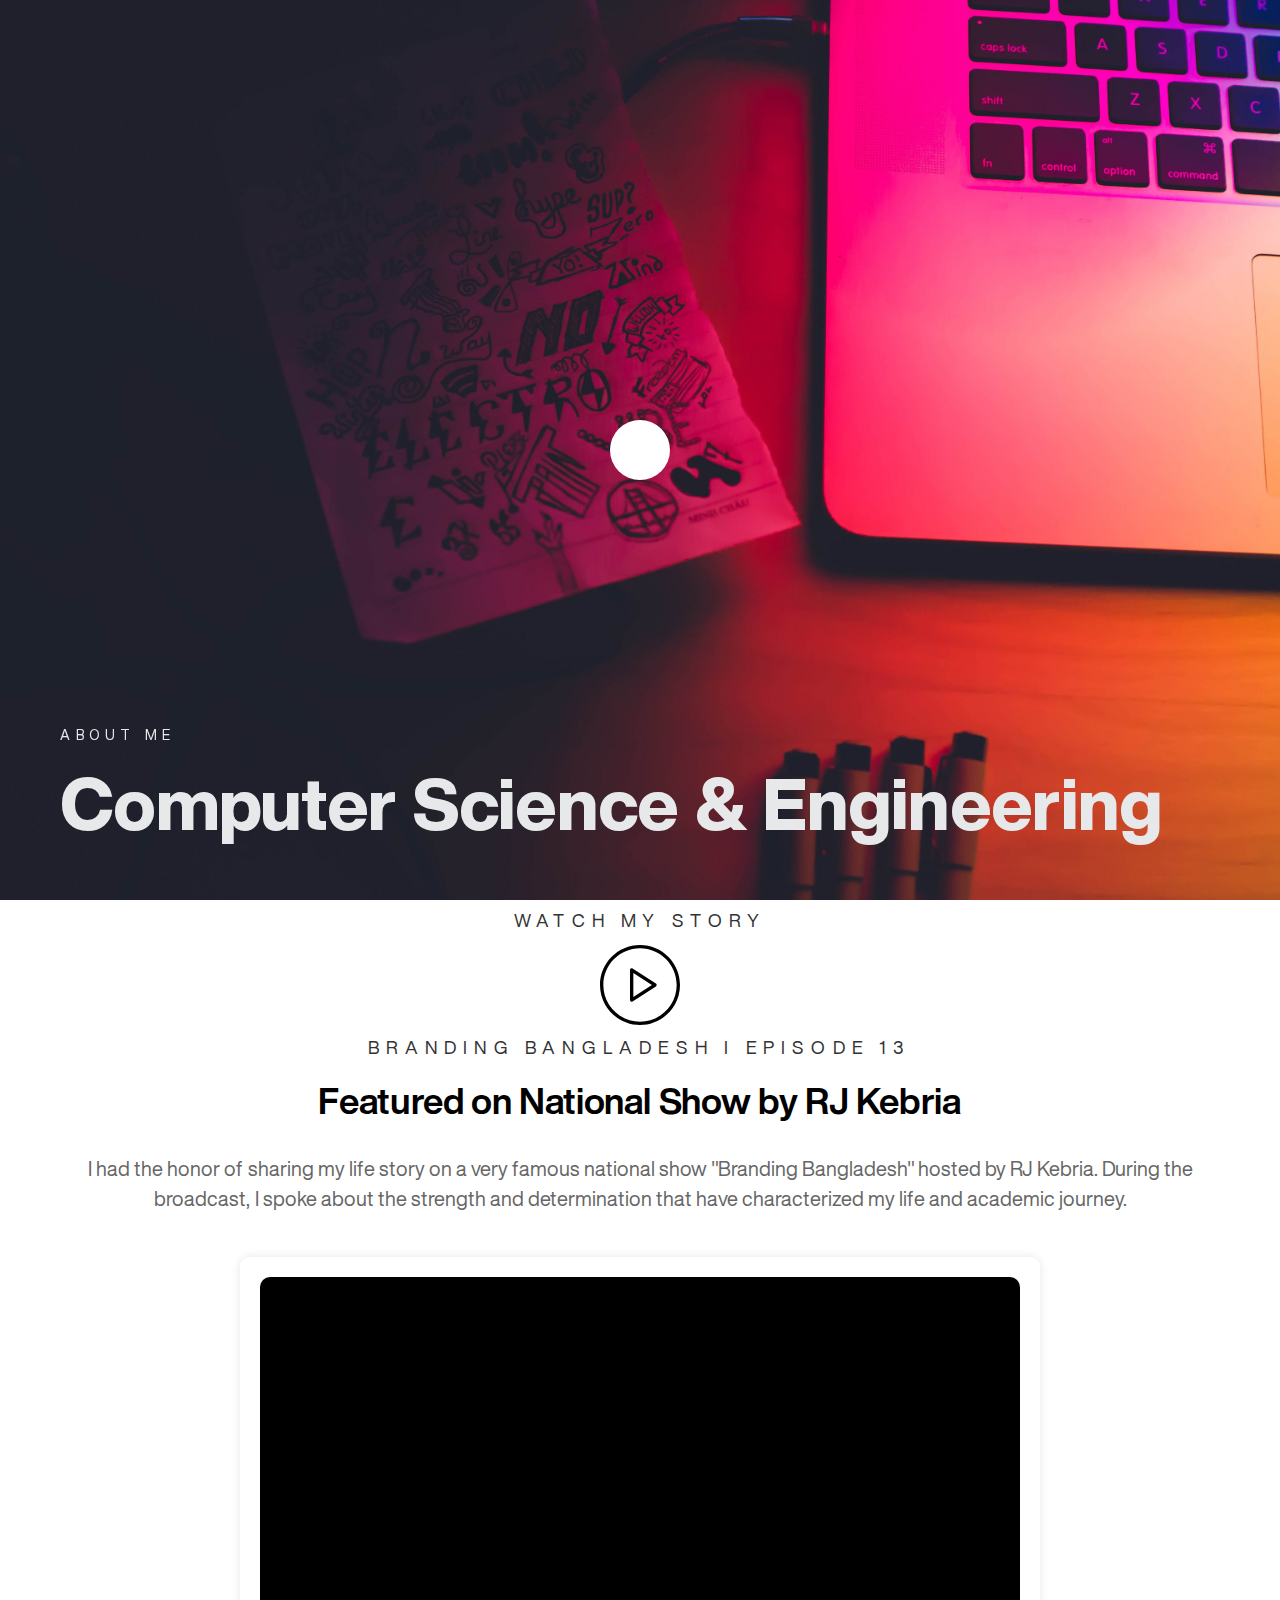
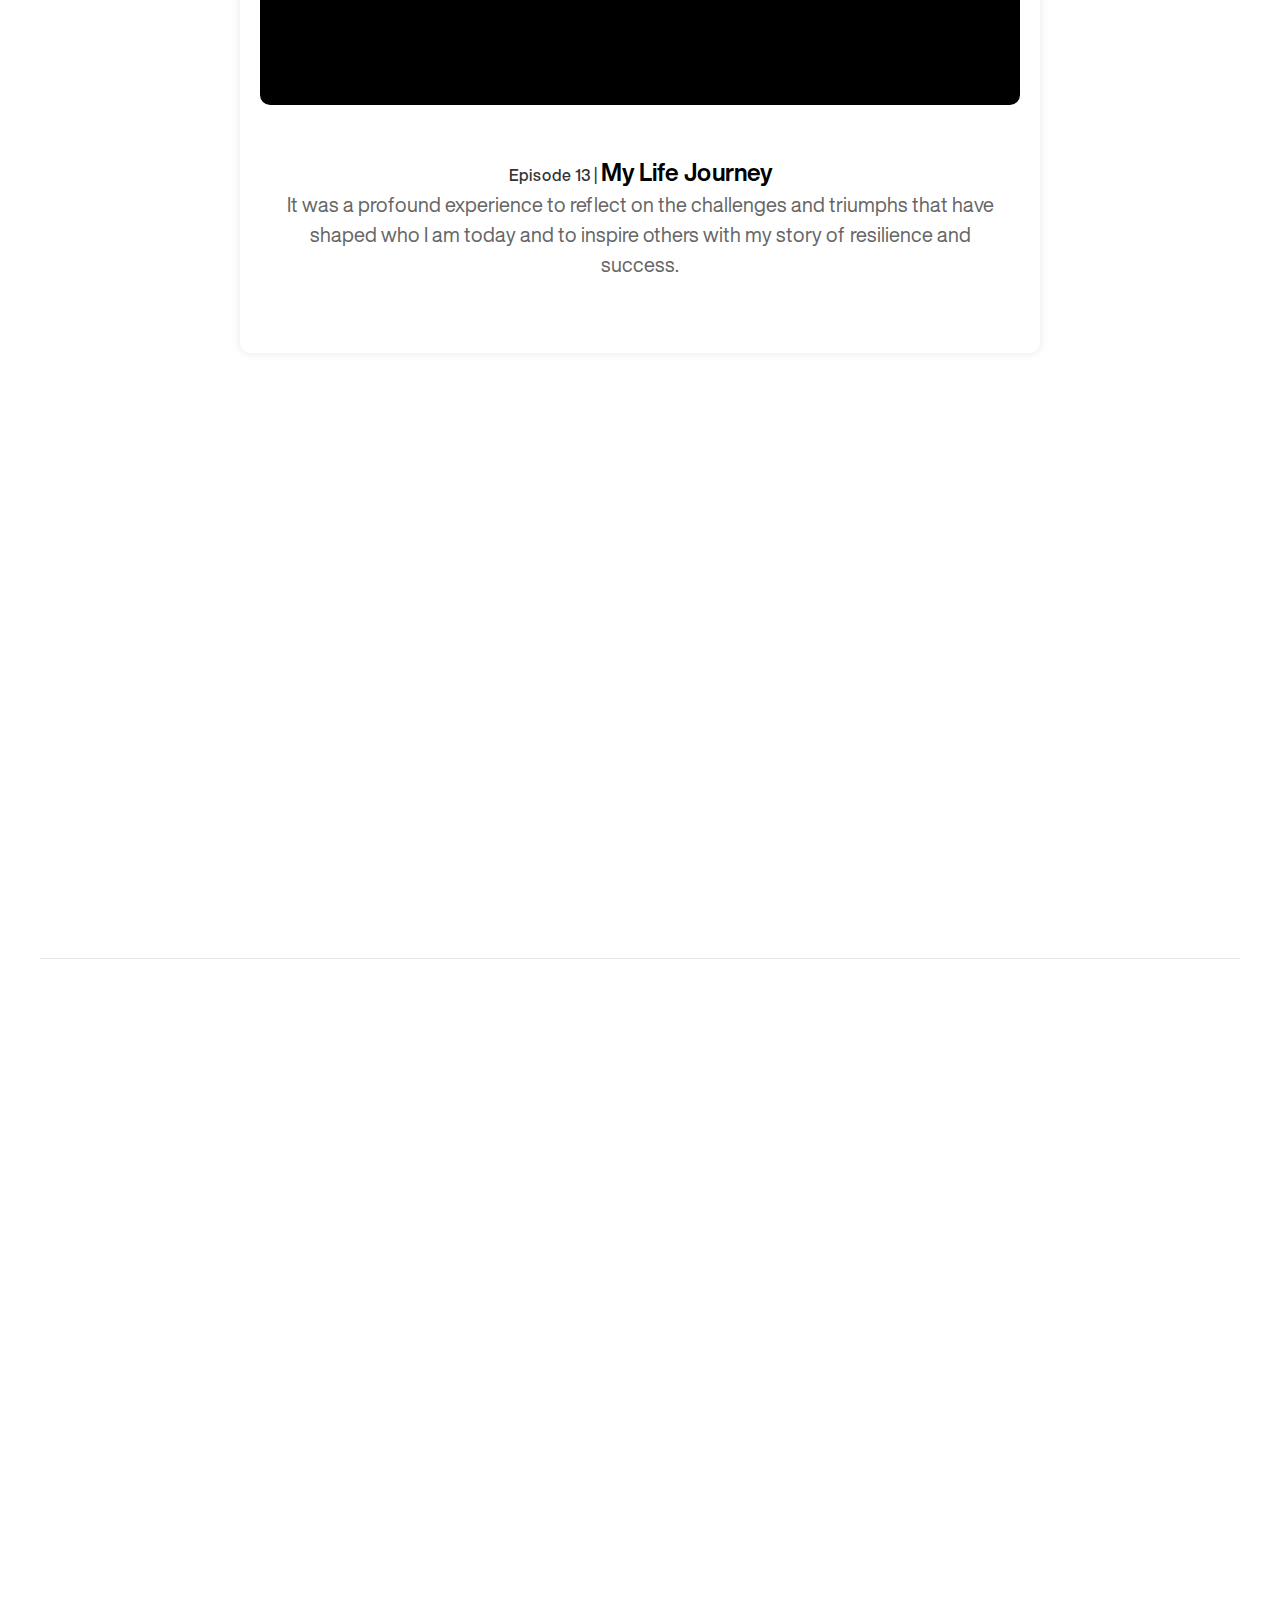
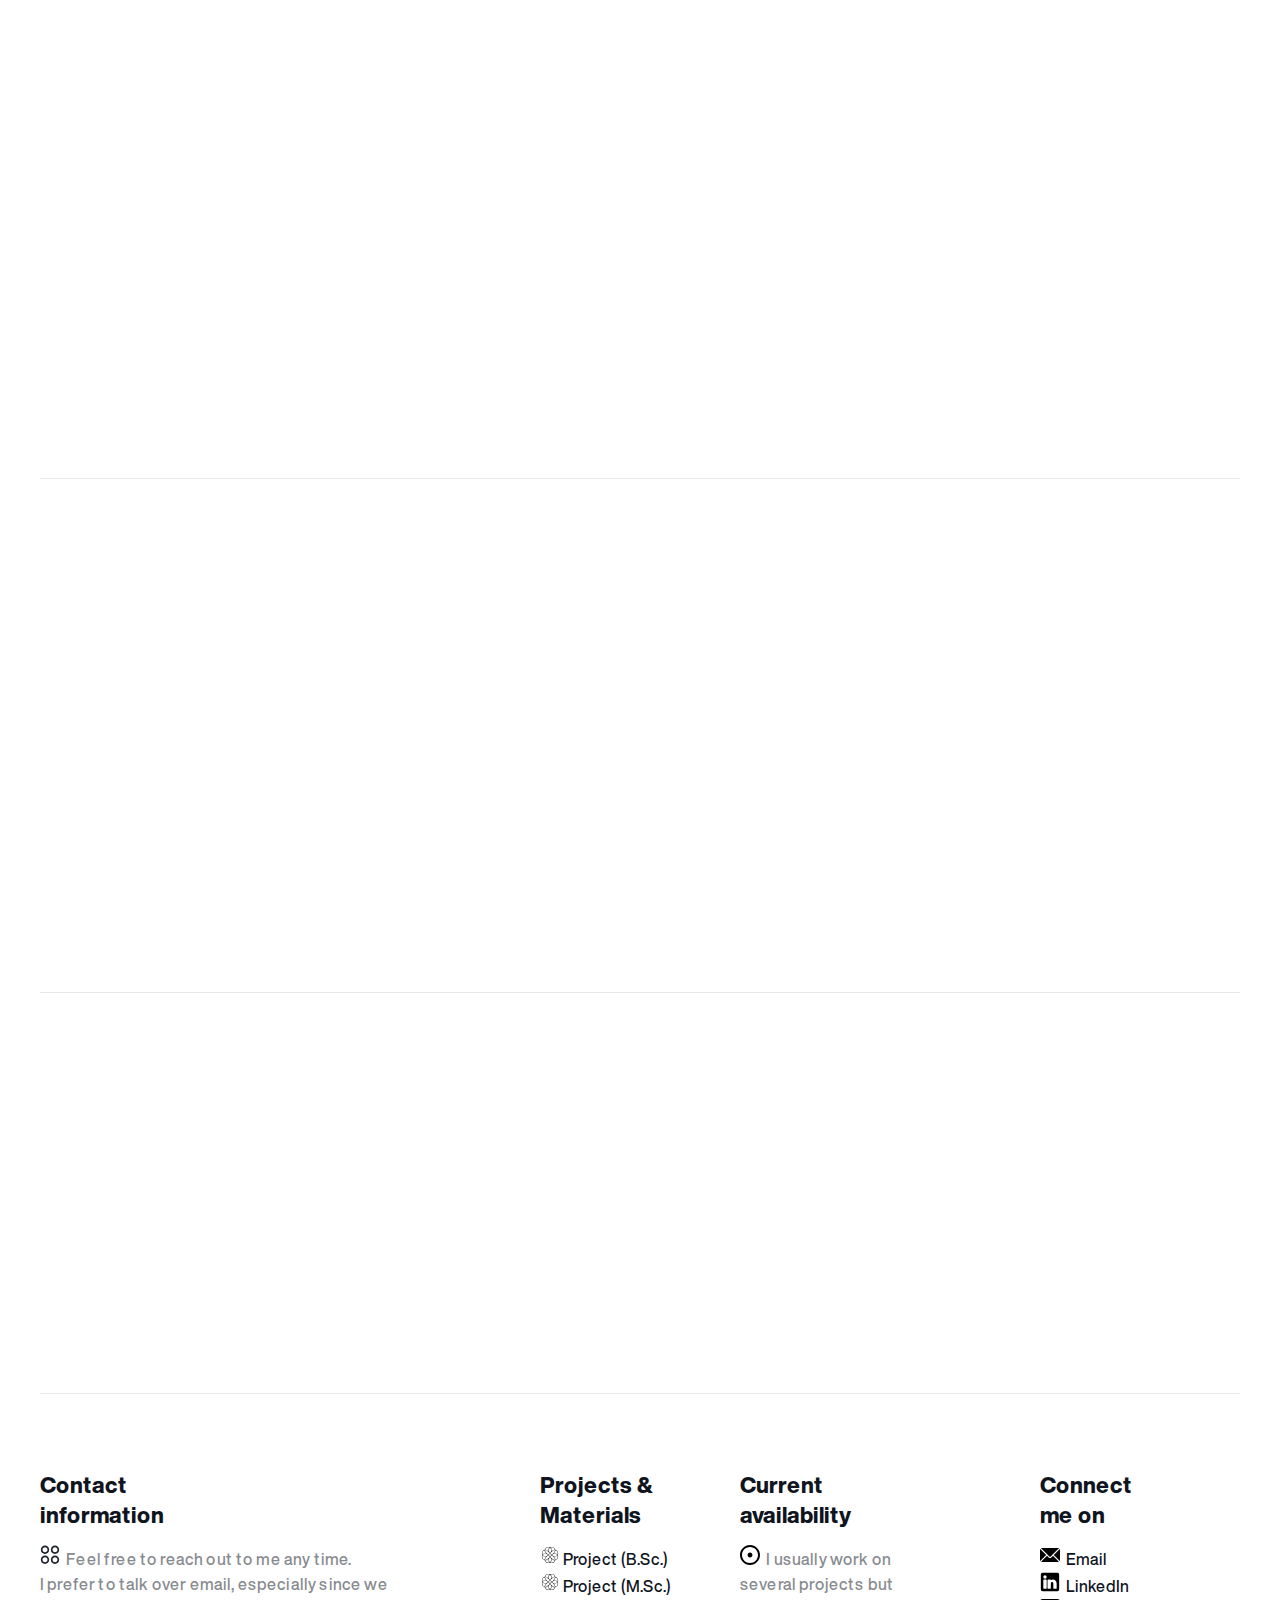
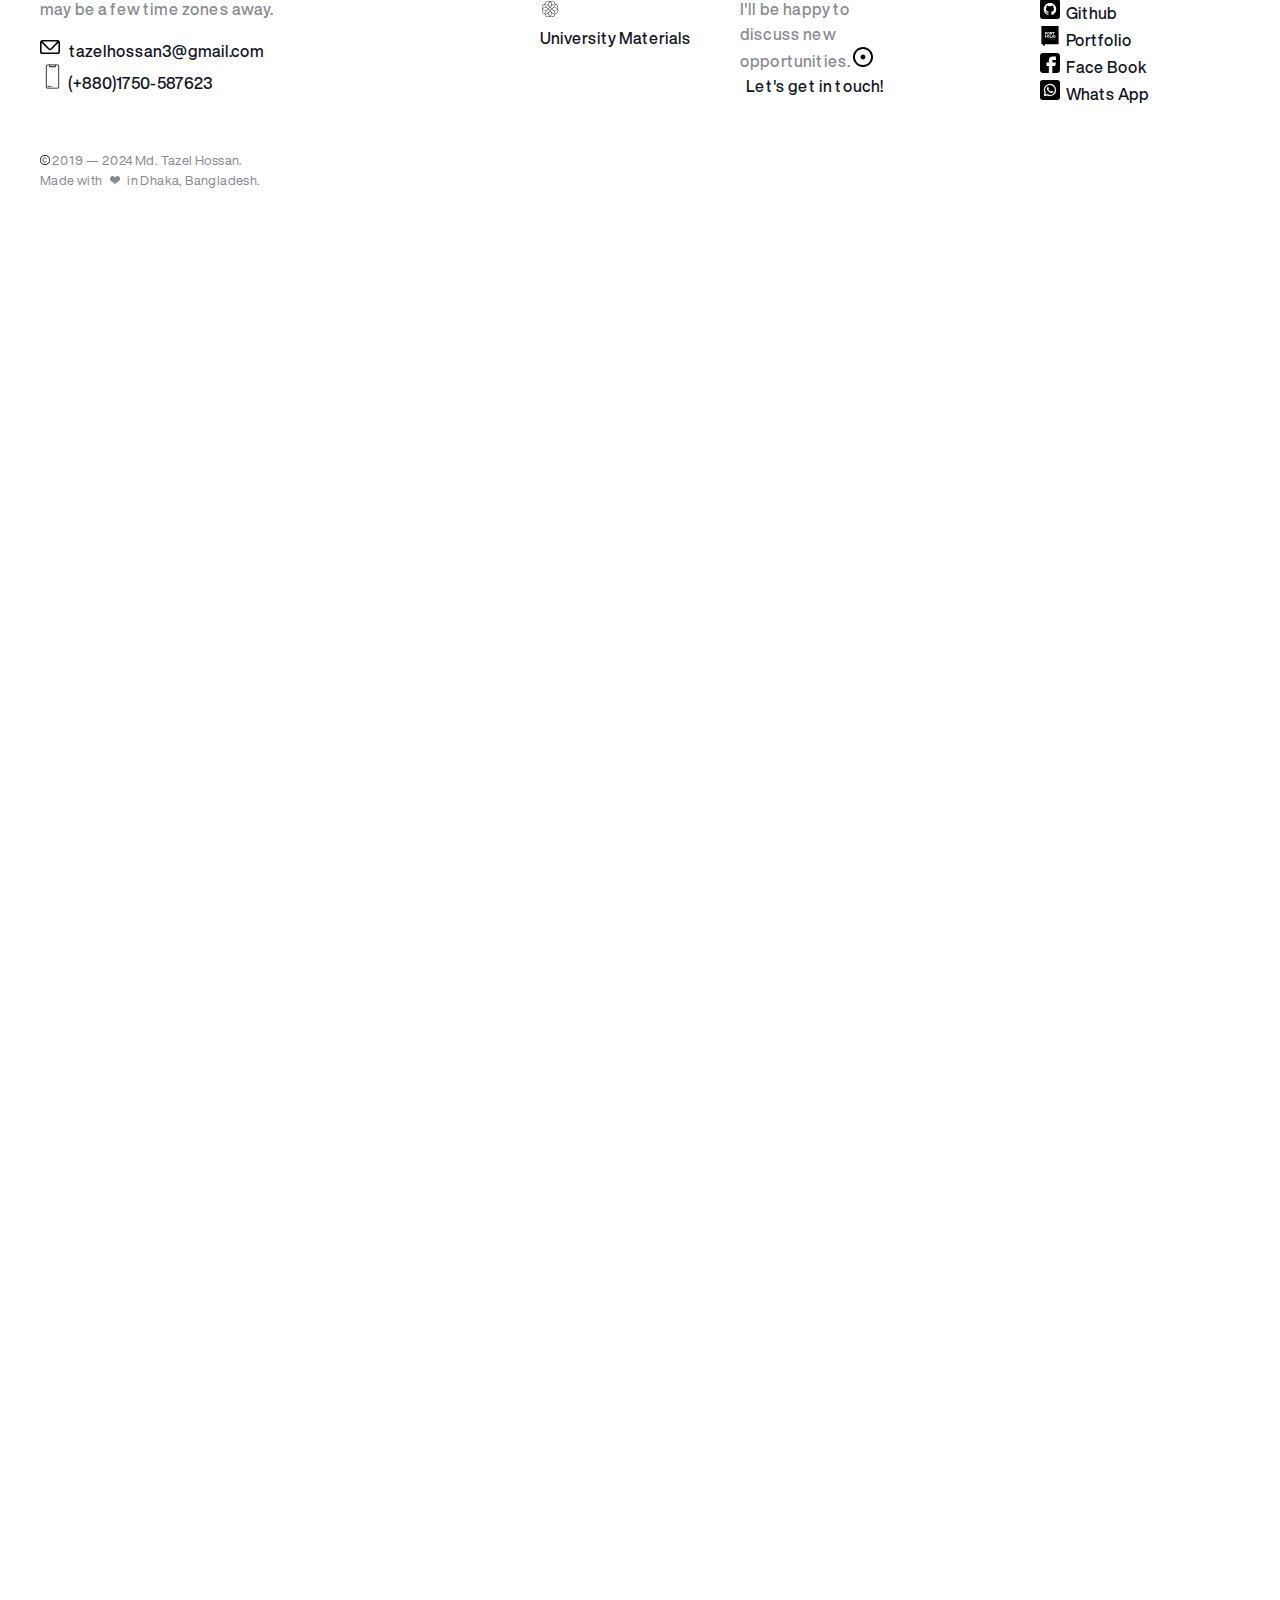
==== commit f8eb4e3b: "Html files are added." ====
--- a/about.html
+++ b/about.html
@@ -18,7 +18,7 @@
          <meta property="og:description" content= "I’m a third year student of computer science & engineering department at Jhangirnagar University in Bangladesh.I’ve worked with my reputed teachers along three years and got muce more khowledges and successfully help them reach their full potential." />
 		<meta name="msapplication-TileColor" content="#b01e82">
 		<meta name="theme-color" content="#b01e82">
-		<link rel="icon" type="image/png" sizes="16x16" href="assets/images/12148-purple-heart-icon24x24.png">
+		<link rel="icon" type="image/png" sizes="16x16" href="assets/images/tab_icon.24x24.svg">
 		<link rel="stylesheet" href="assets/fonts/webfonts3fa3.css?v=2.5.15">
 		<link rel="stylesheet" href="css/build.min3fa3.css?v=2.5.15">
    </head>
@@ -69,7 +69,7 @@
          </a>
          <footer>
             <p class="small">
-               © 2020 Md. Tazel Hossan
+               © 2020-24 Md. Tazel Hossan
                <span>
                   . Made with 
                   <span class="icon icon-heart">
@@ -90,6 +90,7 @@
                   <li><a href="index.html" class="special" target="_blank"><i></i>Projects</a></li>
                   <li><a href="#" class="active" data-page="about"><i></i>About me</a></li>
                   <li><a href="contact.html" class="special" target="_blank"><i></i>Contact</a></li>
+				  <li><a href="cv/Tazel_CV.pdf" class="special" target="_blank"><i></i>My CV</a></li>
                   <li><a href="https://www.linkedin.com/in/tazel-hossan-36b98b192/" class="special" target="_blank">LinkedIn</a></li>
                     
                </ul>
@@ -116,7 +117,8 @@
 	  
          <a href="index.html" class="logo internal" data-page="home">
           
-			<svg version="1.0" xmlns="http://www.w3.org/2000/svg"
+            <!--
+            <svg version="1.0" xmlns="http://www.w3.org/2000/svg"
                width="110pt" height="200pt" viewBox="0 0 200 67"
                preserveAspectRatio="xMidYMid meet">
                <g transform="translate(0.000000,70.000000) scale(0.100000,-0.100000)"
@@ -172,6 +174,13 @@
                      -25 -37 l0 -37 -38 37 c-64 62 -73 54 -70 -60z"/>
                </g>
             </svg>
+
+-->
+
+<!-- SVG Logo Start -->
+<svg width="307.9700119018555" height="39.49242579922323" viewBox="0 0 350 44.88212649137106" class="looka-1j8o68f"><defs id="SvgjsDefs1060"></defs><g id="SvgjsG1061" featurekey="A7DQL5-0" transform="matrix(2.847843386492224,0,0,2.847843386492224,0.000055676259444323156,-12.074748028261162)" fill="#111111"><path d="M5.86 4.5 l-0.000019531 -0.26 l-5.86 0 l0 0.64 l3.38 0 l0 15.12 l0.7 0 l0 -15.12 l1.8 0 c-0.02666 -0.21334 -0.03332 -0.34 -0.01998 -0.38 z M6.38 4.24 l0 0.64 l1.1 0 l0 -0.64 l-1.1 0 z M15.42 6.140000000000001 c0 0.08 0.23666 0.84334 0.71 2.29 s0.99 3.03 1.55 4.75 s1.3133 3.9934 2.26 6.82 l0.86 0 l-5.3 -15.76 l-0.16 0 l-5.26 15.76 l0.82 0 z M15.06 15.52 l-0.72 0 l1.2 4.48 l0.72 0 z M25.24 19.26 l-0.84 -0.000039062 l7.52 -14.92 l0 -0.1 l-1.68 0 c0 0.13334 -0.0033398 0.27668 -0.01 0.43002 s-0.01 0.25668 -0.01 0.31002 l0.7 0 l-7.52 14.9 l0 0.12 l1.84 0 l0 -0.74 z M26.619999999999997 4.24 l-1.08 0 l0 0.74 l1.08 0 l0 -0.33 l0 -0.41 z M29.479999999999997 19.25996 l0 0.74 l1.02 0 l0 -0.74 l-1.02 0 z M35.08 14.16 l0 -9.36 l4.8 0 l0 -0.56 l-5.36 0 l0 9.92 l0.56 0 z M40.08 20 l0 -0.54 l-5 0 l0 -4.14 l0.8 0 l0 -0.54 l-1.36 0 l0 5.22 l5.56 0 z M43.33999999999999 16.06 l0 -11.82 l-0.66 0 l0 11.82 l0.66 0 z M48.71999999999999 20 l0 -0.68 l-5.38 0 l0 -1.96 l-0.66 0 l0 2.64 l6.04 0 z M56.99999999999999 13.96 l0 -9.72 l-0.68 0 l0 15.76 l0.68 0 l0 -5.4 l0 -0.64 z M57.279999999999994 14.6 l5.84 0 l0 5.4 l0.68 0 l0 -11.62 l-0.68 0 l0 5.58 l-5.84 0 l0 0.64 z M73.39999999999999 20 c2.2134 0 4.1 -0.78 5.66 -2.34 c0.77334 -0.76 1.3567 -1.58 1.75 -2.46 s0.59 -1.88 0.59 -3 c0 -2.2266 -0.78 -4.1066 -2.34 -5.64 c-1.56 -1.52 -3.4866 -2.2866 -5.78 -2.3 c-1.4133 0.01334 -2.74 0.36668 -3.98 1.06 c-1.2133 0.70666 -2.18 1.6867 -2.9 2.94 l0.58 0.32 c0.65334 -1.16 1.54 -2.06 2.66 -2.7 c1.1067 -0.64 2.32 -0.96666 3.64 -0.98 c2.1334 0.01334 3.9066 0.72668 5.32 2.14 c1.4133 1.3867 2.1266 3.1066 2.14 5.16 c0 1.0267 -0.18 1.9433 -0.54 2.75 s-0.88666 1.5633 -1.58 2.27 c-1.4267 1.4267 -3.1666 2.14 -5.22 2.14 c-1.28 0 -2.44 -0.27334 -3.48 -0.82 l-0.3 0.58 c1.1333 0.58666 2.3934 0.88 3.78 0.88 z M86.08 11.02 l1.78 1.66 c0.56 0.52 1 1.0767 1.32 1.67 s0.48 1.19 0.48 1.79 l0 0.26 c0.01334 0.42666 -0.04 0.80666 -0.16 1.14 l0.74 0 c0.10666 -0.36 0.15332 -0.73334 0.13998 -1.12 l0 -0.28 c0 -0.72 -0.18334 -1.4067 -0.55 -2.06 s-0.87666 -1.2933 -1.53 -1.92 l-1.72 -1.62 c-0.54666 -0.52 -0.99666 -1.0067 -1.35 -1.46 s-0.53 -1.02 -0.53 -1.7 l0 -0.12 c0 -0.70666 0.19666 -1.2767 0.59 -1.71 s0.94334 -0.65 1.65 -0.65 c0.50666 0 0.92 0.07666 1.24 0.23 s0.64666 0.38334 0.98 0.69 l0.46 -0.52 c-0.37334 -0.34666 -0.75668 -0.60666 -1.15 -0.78 s-0.90334 -0.26 -1.53 -0.26 c-0.81334 0 -1.5033 0.26334 -2.07 0.79 s-0.85 1.2567 -0.85 2.19 l0 0.16 c0 0.76 0.19 1.41 0.57 1.95 s0.87666 1.0967 1.49 1.67 z M89.96 18.3 l-0.82002 0 c-0.46666 0.68 -1.2133 1.0267 -2.24 1.04 c-0.34666 0 -0.66 -0.04 -0.94 -0.12 l0 0.7 c0.28 0.05334 0.59334 0.08 0.94 0.08 c0.72 0 1.34 -0.14666 1.86 -0.44 s0.92 -0.71334 1.2 -1.26 z M95.06 11.02 l1.78 1.66 c0.56 0.52 1 1.0767 1.32 1.67 s0.48 1.19 0.48 1.79 l0 0.26 c0.01334 0.42666 -0.04 0.80666 -0.16 1.14 l0.74 0 c0.10666 -0.36 0.15332 -0.73334 0.13998 -1.12 l0 -0.28 c0 -0.72 -0.18334 -1.4067 -0.55 -2.06 s-0.87666 -1.2933 -1.53 -1.92 l-1.72 -1.62 c-0.54666 -0.52 -0.99666 -1.0067 -1.35 -1.46 s-0.53 -1.02 -0.53 -1.7 l0 -0.12 c0 -0.70666 0.19666 -1.2767 0.59 -1.71 s0.94334 -0.65 1.65 -0.65 c0.50666 0 0.92 0.07666 1.24 0.23 s0.64666 0.38334 0.98 0.69 l0.46 -0.52 c-0.37334 -0.34666 -0.75668 -0.60666 -1.15 -0.78 s-0.90334 -0.26 -1.53 -0.26 c-0.81334 0 -1.5033 0.26334 -2.07 0.79 s-0.85 1.2567 -0.85 2.19 l0 0.16 c0 0.76 0.19 1.41 0.57 1.95 s0.87666 1.0967 1.49 1.67 z M98.94 18.3 l-0.82002 0 c-0.46666 0.68 -1.2133 1.0267 -2.24 1.04 c-0.34666 0 -0.66 -0.04 -0.94 -0.12 l0 0.7 c0.28 0.05334 0.59334 0.08 0.94 0.08 c0.72 0 1.34 -0.14666 1.86 -0.44 s0.92 -0.71334 1.2 -1.26 z M107.30000000000001 6.140000000000001 c0 0.08 0.23666 0.84334 0.71 2.29 s0.99 3.03 1.55 4.75 s1.3133 3.9934 2.26 6.82 l0.86 0 l-5.3 -15.76 l-0.16 0 l-5.26 15.76 l0.82 0 z M106.94000000000001 15.52 l-0.72 0 l1.2 4.48 l0.72 0 z M122.26 4.58 l-0.000019531 11.56 c0 0.36 0.0066602 0.76 0.02 1.2 s0.02 0.66666 0.02 0.68 c-0.02666 -0.04 -0.12332 -0.25666 -0.28998 -0.65 s-0.33 -0.74334 -0.49 -1.05 l-0.28 -0.54 l-0.72 0 l2.2 4.22 l0.18 0 l0 -15.42 l-0.64 0 z M116.64 7.9399999999999995 l0.27998 0.54 l0.72 0 l-2.22 -4.24 l-0.14 0 l0 15.46 l0.62 0 l0 -11.6 c0 -0.33334 -0.0066602 -0.72334 -0.02 -1.17 s-0.02 -0.67666 -0.02 -0.69 c0.01334 0.04 0.10668 0.26 0.28002 0.66 s0.34 0.74666 0.5 1.04 z"></path></g></svg>
+<!--SVG Logo End-->
+			
          </a>
          <a href="#" class="menu">
          <span>Menu</span>
@@ -194,33 +203,391 @@
          </svg>
       </a>
       <div class="container">
+	  
+	  
+	  	  <section class="portfolio-section" id="portfolio">
+    <div class="portfolio-wrapper">
+        <div class="portfolio-animate">
+            
+<a href="index.html" class="special">
+<svg xmlns="http://www.w3.org/2000/svg" version="1.1" xmlns:xlink="http://www.w3.org/1999/xlink" width="100" height="100" x="0" y="0" viewBox="0 0 24 24" style="enable-background:new 0 0 512 512" xml:space="preserve" class=""><g><g fill="#000" fill-rule="evenodd" clip-rule="evenodd"><path d="M12 2.75a9.25 9.25 0 1 0 0 18.5 9.25 9.25 0 0 0 0-18.5zM1.25 12C1.25 6.063 6.063 1.25 12 1.25S22.75 6.063 22.75 12 17.937 22.75 12 22.75 1.25 17.937 1.25 12z" fill="#000000" opacity="1" data-original="#000000" class=""></path><path d="M7.25 8A.75.75 0 0 1 8 7.25h8a.75.75 0 0 1 0 1.5H8A.75.75 0 0 1 7.25 8z" fill="#000000" opacity="1" data-original="#000000" class=""></path><path d="M12 7.25a.75.75 0 0 1 .75.75v9a.75.75 0 0 1-1.5 0V8a.75.75 0 0 1 .75-.75z" fill="#000000" opacity="1" data-original="#000000" class=""></path></g></g></svg>    
+	 </a>  
+            <h5>A few words about me</h5>
+            <h1 class="portfolio-large">
+			
+			Highly motivated and skilled computer science engineer seeking challenging opportunities to leverage
+technical expertise in developing novel software solutions. I am committed to applying my problemsolving abilities and comprehensive research interest in cutting-edge 
+<svg xmlns="http://www.w3.org/2000/svg" version="1.1" xmlns:xlink="http://www.w3.org/1999/xlink" width="20" height="20" x="0" y="0" viewBox="0 0 426.667 426.667" style="enable-background:new 0 0 512 512" xml:space="preserve" class=""><g><path d="M213.333 106.667c-58.88 0-106.667 47.787-106.667 106.667S154.453 320 213.333 320 320 272.213 320 213.333s-47.787-106.666-106.667-106.666z" fill="#b32aa2" opacity="1" data-original="#000000" class=""></path><path d="M213.333 0C95.467 0 0 95.467 0 213.333s95.467 213.333 213.333 213.333S426.667 331.2 426.667 213.333 331.2 0 213.333 0zm0 384c-94.293 0-170.667-76.373-170.667-170.667S119.04 42.667 213.333 42.667 384 119.04 384 213.333 307.627 384 213.333 384z" fill="#b32aa2" opacity="1" data-original="#000000" class=""></path></g></svg>
+
+Machine Learning techniques,
+<svg xmlns="http://www.w3.org/2000/svg" version="1.1" xmlns:xlink="http://www.w3.org/1999/xlink" width="20" height="20" x="0" y="0" viewBox="0 0 426.667 426.667" style="enable-background:new 0 0 512 512" xml:space="preserve" class=""><g><path d="M213.333 106.667c-58.88 0-106.667 47.787-106.667 106.667S154.453 320 213.333 320 320 272.213 320 213.333s-47.787-106.666-106.667-106.666z" fill="#b32aa2" opacity="1" data-original="#000000" class=""></path><path d="M213.333 0C95.467 0 0 95.467 0 213.333s95.467 213.333 213.333 213.333S426.667 331.2 426.667 213.333 331.2 0 213.333 0zm0 384c-94.293 0-170.667-76.373-170.667-170.667S119.04 42.667 213.333 42.667 384 119.04 384 213.333 307.627 384 213.333 384z" fill="#b32aa2" opacity="1" data-original="#000000" class=""></path></g></svg> 
+ 
+ Deep Learning, 
+ <svg xmlns="http://www.w3.org/2000/svg" version="1.1" xmlns:xlink="http://www.w3.org/1999/xlink" width="20" height="20" x="0" y="0" viewBox="0 0 426.667 426.667" style="enable-background:new 0 0 512 512" xml:space="preserve" class=""><g><path d="M213.333 106.667c-58.88 0-106.667 47.787-106.667 106.667S154.453 320 213.333 320 320 272.213 320 213.333s-47.787-106.666-106.667-106.666z" fill="#b32aa2" opacity="1" data-original="#000000" class=""></path><path d="M213.333 0C95.467 0 0 95.467 0 213.333s95.467 213.333 213.333 213.333S426.667 331.2 426.667 213.333 331.2 0 213.333 0zm0 384c-94.293 0-170.667-76.373-170.667-170.667S119.04 42.667 213.333 42.667 384 119.04 384 213.333 307.627 384 213.333 384z" fill="#b32aa2" opacity="1" data-original="#000000" class=""></path></g></svg>
+  
+  Natural Language Processing,
+<svg xmlns="http://www.w3.org/2000/svg" version="1.1" xmlns:xlink="http://www.w3.org/1999/xlink" width="20" height="20" x="0" y="0" viewBox="0 0 426.667 426.667" style="enable-background:new 0 0 512 512" xml:space="preserve" class=""><g><path d="M213.333 106.667c-58.88 0-106.667 47.787-106.667 106.667S154.453 320 213.333 320 320 272.213 320 213.333s-47.787-106.666-106.667-106.666z" fill="#b32aa2" opacity="1" data-original="#000000" class=""></path><path d="M213.333 0C95.467 0 0 95.467 0 213.333s95.467 213.333 213.333 213.333S426.667 331.2 426.667 213.333 331.2 0 213.333 0zm0 384c-94.293 0-170.667-76.373-170.667-170.667S119.04 42.667 213.333 42.667 384 119.04 384 213.333 307.627 384 213.333 384z" fill="#b32aa2" opacity="1" data-original="#000000" class=""></path></g></svg>
+  
+  Data Science,
+<svg xmlns="http://www.w3.org/2000/svg" version="1.1" xmlns:xlink="http://www.w3.org/1999/xlink" width="20" height="20" x="0" y="0" viewBox="0 0 426.667 426.667" style="enable-background:new 0 0 512 512" xml:space="preserve" class=""><g><path d="M213.333 106.667c-58.88 0-106.667 47.787-106.667 106.667S154.453 320 213.333 320 320 272.213 320 213.333s-47.787-106.666-106.667-106.666z" fill="#b32aa2" opacity="1" data-original="#000000" class=""></path><path d="M213.333 0C95.467 0 0 95.467 0 213.333s95.467 213.333 213.333 213.333S426.667 331.2 426.667 213.333 331.2 0 213.333 0zm0 384c-94.293 0-170.667-76.373-170.667-170.667S119.04 42.667 213.333 42.667 384 119.04 384 213.333 307.627 384 213.333 384z" fill="#b32aa2" opacity="1" data-original="#000000" class=""></path></g></svg> 
+  Cybersecurity,
+<svg xmlns="http://www.w3.org/2000/svg" version="1.1" xmlns:xlink="http://www.w3.org/1999/xlink" width="20" height="20" x="0" y="0" viewBox="0 0 426.667 426.667" style="enable-background:new 0 0 512 512" xml:space="preserve" class=""><g><path d="M213.333 106.667c-58.88 0-106.667 47.787-106.667 106.667S154.453 320 213.333 320 320 272.213 320 213.333s-47.787-106.666-106.667-106.666z" fill="#b32aa2" opacity="1" data-original="#000000" class=""></path><path d="M213.333 0C95.467 0 0 95.467 0 213.333s95.467 213.333 213.333 213.333S426.667 331.2 426.667 213.333 331.2 0 213.333 0zm0 384c-94.293 0-170.667-76.373-170.667-170.667S119.04 42.667 213.333 42.667 384 119.04 384 213.333 307.627 384 213.333 384z" fill="#b32aa2" opacity="1" data-original="#000000" class=""></path></g></svg> 
+  Multi-objective Optimization
+techniques to drive technological advancements and organizational excellence.
+</h1>
+            <h3 class="portfolio-header-light">
+               My interest in engineering began during my undergraduate studies at Jahangirnagar University, where I graduated with a CGPA
+of 3.87 on a scale of 4.0, securing the second position in my class. I am pursuing my Master's degree and have achieved a GPA
+of 3.95/4.00 in my coursework, ranking in the top 2%. These academic accomplishments reflect my commitment to excellence
+and my strong foundation in computer science and engineering.
+Here is my
+           
+		      <a href="https://www.https://github.com/TazelHossan.com/" target="_blank" class="special">GitHub <svg xmlns="http://www.w3.org/2000/svg" version="1.1" xmlns:xlink="http://www.w3.org/1999/xlink" width="40" height="40" x="0" y="0" viewBox="0 0 32 32" style="enable-background:new 0 0 512 512" xml:space="preserve" class=""><g><linearGradient id="a" x1="16" x2="16" y1="27.597" y2="4.403" gradientUnits="userSpaceOnUse"><stop offset="0" stop-color="#ff2d76"></stop><stop offset="1" stop-color="#fb0000"></stop></linearGradient><circle cx="16" cy="16" r="16" fill="#d3d3d3" opacity="1" data-original="#d3d3d3" class=""></circle><circle cx="16" cy="16" r="13.809" fill="#ffffff" opacity="1" data-original="#ffffff" class=""></circle><circle cx="16" cy="16" r="11.597" fill="url(#a)" opacity="1" data-original="url(#a)" class=""></circle><path fill="#ffffff" d="M18.29 23.86H14.1s.006-1.243 0-2.096c-2.868.617-3.668-1.572-3.668-1.572-.524-1.048-1.048-1.572-1.048-1.572-1.048-.622 0-.524 0-.524 1.048 0 1.572 1.048 1.572 1.048.92 1.561 2.556 1.31 3.144 1.048 0-.524.23-1.316.524-1.572-2.289-.258-4.194-1.572-4.194-4.192s.526-3.144 1.05-3.668c-.106-.258-.544-1.213.016-2.62 0 0 1.03 0 2.078 1.572.519-.519 2.096-.524 2.62-.524.523 0 2.1.005 2.619.524 1.048-1.572 2.08-1.572 2.08-1.572.56 1.407.122 2.362.016 2.62.524.524 1.048 1.048 1.048 3.668s-1.903 3.934-4.192 4.192c.295.256.524 1.157.524 1.572z" opacity="1" data-original="#ffffff" class=""></path></g></svg></a> 
+                        and  <a href="https://www.http://linkedin.com/in/tazel-hossan-36b98b192.com/" target="_blank" class="special">LinkedIn <svg xmlns="http://www.w3.org/2000/svg" version="1.1" xmlns:xlink="http://www.w3.org/1999/xlink" width="40" height="40" x="0" y="0" viewBox="0 0 32 32" style="enable-background:new 0 0 512 512" xml:space="preserve" class=""><g><linearGradient id="a" x1="16" x2="16" y1="27.597" y2="4.403" gradientUnits="userSpaceOnUse"><stop offset="0" stop-color="#ff2d76"></stop><stop offset="1" stop-color="#fb0000"></stop></linearGradient><circle cx="16" cy="16" r="16" fill="#d3d3d3" opacity="1" data-original="#d3d3d3"></circle><circle cx="16" cy="16" r="13.809" fill="#ffffff" opacity="1" data-original="#ffffff"></circle><circle cx="16" cy="16" r="11.597" fill="url(#a)" opacity="1" data-original="url(#a)"></circle><path fill="#ffffff" d="M22.774 21.474v-5.01c0-2.684-1.433-3.933-3.343-3.933-1.542 0-2.232.848-2.617 1.443v-1.238H13.91c.038.82 0 8.737 0 8.737h2.904v-4.88c0-.26.019-.521.096-.708.21-.522.687-1.062 1.489-1.062 1.051 0 1.471.801 1.471 1.975v4.675zM10.85 11.545c1.012 0 1.643-.672 1.643-1.51-.019-.857-.631-1.509-1.624-1.509s-1.643.652-1.643 1.509c0 .839.63 1.51 1.605 1.51zm1.452 9.929v-8.737H9.398v8.737z" opacity="1" data-original="#ffffff"></path></g></svg></a> Profile.
+                     
+		</div>
+		<!--
+        <div class="portfolio-list">
+            <div class="portfolio-list-item">
+                <div class="portfolio-video-container">
+                    <iframe src="https://www.youtube.com/embed/FmP4zfWffdY?si=dtNao2Ia8-3yAJvU" frameborder="0" allow="accelerometer; autoplay; encrypted-media; gyroscope; picture-in-picture" allowfullscreen></iframe>
+                </div>
+                <strong class="portfolio-regular dark-bg">
+                    <span class="portfolio-h5">
+                        
+                    </span>
+                    <span class="portfolio-h2 with-badge">
+                     
+                    </span>
+					
+                    <span class="portfolio-more with-icon">
+
+                    </span>
+                </strong>
+                <strong class="portfolio-action">
+                    <span class="portfolio-h5">Episode 13 | </span>
+                    <span class="portfolio-h2 with-badge">My Life Journey</span>
+                    <span class="portfolio-more with-icon">
+  
+                    </span>
+					<h3 class="portfolio-header-light">
+                It was a profound experience to reflect on the challenges and triumphs that have shaped who I am today and to inspire others with my story of resilience and success.
+            </h3>
+                </strong>
+				
+            </div>
+        </div>-->
+    </div>
+</section>
+
+<style>
+.portfolio-section {
+    padding: 40px 0;
+}
+
+.portfolio-wrapper {
+    max-width: 1200px;
+    margin: 0 auto;
+    padding: 0 20px;
+}
+
+.portfolio-animate {
+    text-align: center;
+    margin-bottom: 30px;
+}
+
+.portfolio-animate h5 {
+    font-size: 18px;
+    font-weight: 400;
+    color: #333;
+    margin-bottom: 10px;
+}
+
+.portfolio-large {
+    font-size: 36px;
+    font-weight: 700;
+    color: #000;
+    margin-bottom: 20px;
+}
+
+.portfolio-header-light {
+    font-size: 20px;
+    font-weight: 300;
+    color: #666;
+    margin-bottom: 40px;
+}
+
+.portfolio-list {
+    display: flex;
+    justify-content: center;
+    flex-wrap: wrap;
+}
+
+.portfolio-list-item {
+    background-color: #fff;
+    padding: 20px;
+    border-radius: 10px;
+    box-shadow: 0 0 10px rgba(0, 0, 0, 0.1);
+    max-width: 800px;
+    margin: 0 auto;
+}
+
+.portfolio-video-container {
+    position: relative;
+    padding-bottom: 56.25%; /* 16:9 aspect ratio */
+    height: 0;
+    overflow: hidden;
+    max-width: 100%;
+    background: #000;
+    border-radius: 10px;
+    margin-bottom: 20px;
+}
+
+.portfolio-video-container iframe {
+    position: absolute;
+    top: 0;
+    left: 0;
+    width: 100%;
+    height: 100%;
+}
+
+.portfolio-regular,
+.portfolio-action {
+    display: block;
+    text-align: center;
+    padding: 10px;
+}
+
+.portfolio-h5 {
+    font-size: 16px;
+    color: #333;
+}
+
+.portfolio-h2.with-badge {
+    font-size: 24px;
+    font-weight: 700;
+    color: #000;
+}
+
+.portfolio-more.with-icon p {
+    display: flex;
+    align-items: center;
+    justify-content: center;
+    font-size: 14px;
+    color: #666;
+}
+
+.portfolio-icon.icon-arrow-link-thin.icon--on-right {
+    margin-left: 5px;
+}
+</style>
+	  
+	  
+	  
+	  <!--
          <section class="about-top">
             <div class="wrapper animate--me">
                <div class="row">
                   <div class="col-sm-6-6 col-md-12-12 col-smd-10-12 col-smd-offset-1-12 col-lg-10-12 col-lg-offset-1-12 text-left-center">
                      <h5>A few words about me</h5>
-                     <h2>I’m Tazel Hossan, A Computer Engineer Who Focuses On Hard Working in Computer Fields, Through Enjoyable & Meaningful Experiences. I Specialize in Machine Learning(ML), Data Science, Artificial Intelligence (AI), Operating System (OS), Python, C, C++, JAVA, MYSQL, PHP & May More Programming Languages in Computer Science Areas.
+                     <h2>
+					 I'm Tazel Hossan, a dedicated Computer Engineer focused on delivering impactful solutions in the field of computer science. I specialize in Machine Learning (ML), Data Science, Artificial Intelligence (AI), Operating Systems (OS), and programming languages such as Python, C, C++, Java, MySQL, PHP, and more. My goal is to create enjoyable and meaningful experiences through hard work and innovation.
+
+
 
                      </h2>
                   </div>
                   <div class="col-sm-6-6 col-md-12-12 col-smd-10-12 col-smd-offset-1-12 col-lg-8-12 col-lg-offset-2-12 text-left-center">
-                     <h3 class="header-light">I’m a final year student of the Computer Science & Engineering Department at Jhangirnagar University in Bangladesh. I’ve worked with my reputed teachers for four years and got much more knowledge and up-and-coming startups to successfully help them reach their full potential. I'm working solo and leading small design teams In my spare time. This is my
+                     <h3 class="header-light">
+					 My interest in engineering began during my undergraduate studies at Jahangirnagar University, where I graduated with a CGPA
+of 3.87 on a scale of 4.0, securing the second position in my class. I am pursuing my Master's degree and have achieved a GPA
+of 3.95/4.00 in my coursework, ranking in the top 2%. These academic accomplishments reflect my commitment to excellence
+and my strong foundation in computer science and engineering.
+Here is my
 					 
-                        <a href="https://www.https://github.com/TazelHossan.com/" target="_blank">GitHub account</a> 
-                        and this is my <a href="https://www.http://linkedin.com/in/tazel-hossan-36b98b192.com/" target="_blank">LinkedIn  account</a>.
+                        <a href="https://www.https://github.com/TazelHossan.com/" target="_blank">GitHub</a> 
+                        and  <a href="https://www.http://linkedin.com/in/tazel-hossan-36b98b192.com/" target="_blank">LinkedIn </a> Profile.
                      </h3>
                   </div>
                </div>
             </div>
          </section>
-         <section class="about-slider">
+		 
+		 -->
+		 
+		 	  <section class="portfolio-section" id="portfolio">
+    <div class="portfolio-wrapper">
+        <div class="portfolio-animate">
+            <br><br><br>
+			<h5>Watch My Story</h5>
+<a href="https://youtu.be/FmP4zfWffdY?si=dtNao2Ia8-3yAJvU" class="special">
+<svg xmlns="http://www.w3.org/2000/svg" version="1.1" xmlns:xlink="http://www.w3.org/1999/xlink" width="80" height="80" x="0" y="0" viewBox="0 0 512 512" style="enable-background:new 0 0 512 512" xml:space="preserve" class="hovered-paths"><g><path d="M256 0C114.833 0 0 114.844 0 256s114.833 256 256 256 256-114.844 256-256S397.167 0 256 0zm0 490.667C126.604 490.667 21.333 385.396 21.333 256S126.604 21.333 256 21.333 490.667 126.604 490.667 256 385.396 490.667 256 490.667z" fill="#000000" opacity="1" data-original="#000000" class="hovered-path"></path><path d="m357.771 247.031-149.333-96c-3.271-2.135-7.5-2.25-10.875-.396A10.653 10.653 0 0 0 192 160v192c0 3.906 2.125 7.49 5.563 9.365a10.68 10.68 0 0 0 5.104 1.302c2 0 4.021-.563 5.771-1.698l149.333-96c3.042-1.958 4.896-5.344 4.896-8.969s-1.854-7.01-4.896-8.969zm-144.438 85.427V179.542L332.271 256l-118.938 76.458z" fill="#000000" opacity="1" data-original="#000000" class="hovered-path"></path></g></svg>
+     </a>  
+            <h5>Branding Bangladesh I Episode 13</h5>
+            <h1 class="portfolio-large">Featured on National Show by RJ Kebria</h1>
+            <h3 class="portfolio-header-light">
+                I had the honor of sharing my life story on a very famous national show "Branding Bangladesh" hosted by RJ Kebria. During the broadcast, I spoke about the strength and determination that have characterized my life and academic journey. 
+				
+           
+		
+		</div>
+        <div class="portfolio-list">
+            <div class="portfolio-list-item">
+                <div class="portfolio-video-container">
+                    <iframe src="https://www.youtube.com/embed/FmP4zfWffdY?si=dtNao2Ia8-3yAJvU" frameborder="0" allow="accelerometer; autoplay; encrypted-media; gyroscope; picture-in-picture" allowfullscreen></iframe>
+                </div>
+                <strong class="portfolio-regular dark-bg">
+                    <span class="portfolio-h5">
+                        <!--2020-->
+                    </span>
+                    <span class="portfolio-h2 with-badge">
+                        <!--Python 3 Programming — Specialization-->
+                    </span>
+					
+                    <span class="portfolio-more with-icon">
+                   <!--     <p>
+                            
+                            <span class="portfolio-icon icon-arrow-link-thin icon--on-right">
+                                <svg>
+                                    <use xlink:href="#icon_arrow_link--thin" />
+                                </svg>
+                            </span>
+                       --> </p>
+                    </span>
+                </strong>
+                <strong class="portfolio-action">
+                    <span class="portfolio-h5">Episode 13 | </span>
+                    <span class="portfolio-h2 with-badge">My Life Journey</span>
+                    <span class="portfolio-more with-icon">
+                        <!--<p>
+                            Hosted by RJ Kebria
+                            <span class="portfolio-icon icon-arrow-link-thin icon--on-right">
+                                <svg>
+                                    <use xlink:href="#icon_arrow_link--thin" />
+                                </svg>
+                            </span>
+                        </p>-->
+                    </span>
+					<h3 class="portfolio-header-light">
+                It was a profound experience to reflect on the challenges and triumphs that have shaped who I am today and to inspire others with my story of resilience and success.
+            </h3>
+                </strong>
+				
+            </div>
+        </div>
+    </div>
+</section>
+
+<style>
+.portfolio-section {
+    padding: 40px 0;
+}
+
+.portfolio-wrapper {
+    max-width: 1200px;
+    margin: 0 auto;
+    padding: 0 20px;
+}
+
+.portfolio-animate {
+    text-align: center;
+    margin-bottom: 30px;
+}
+
+.portfolio-animate h5 {
+    font-size: 18px;
+    font-weight: 400;
+    color: #333;
+    margin-bottom: 10px;
+}
+
+.portfolio-large {
+    font-size: 36px;
+    font-weight: 700;
+    color: #000;
+    margin-bottom: 20px;
+}
+
+.portfolio-header-light {
+    font-size: 20px;
+    font-weight: 300;
+    color: #666;
+    margin-bottom: 40px;
+}
+
+.portfolio-list {
+    display: flex;
+    justify-content: center;
+    flex-wrap: wrap;
+}
+
+.portfolio-list-item {
+    background-color: #fff;
+    padding: 20px;
+    border-radius: 10px;
+    box-shadow: 0 0 10px rgba(0, 0, 0, 0.1);
+    max-width: 800px;
+    margin: 0 auto;
+}
+
+.portfolio-video-container {
+    position: relative;
+    padding-bottom: 56.25%; /* 16:9 aspect ratio */
+    height: 0;
+    overflow: hidden;
+    max-width: 100%;
+    background: #000;
+    border-radius: 10px;
+    margin-bottom: 20px;
+}
+
+.portfolio-video-container iframe {
+    position: absolute;
+    top: 0;
+    left: 0;
+    width: 100%;
+    height: 100%;
+}
+
+.portfolio-regular,
+.portfolio-action {
+    display: block;
+    text-align: center;
+    padding: 10px;
+}
+
+.portfolio-h5 {
+    font-size: 16px;
+    color: #333;
+}
+
+.portfolio-h2.with-badge {
+    font-size: 24px;
+    font-weight: 700;
+    color: #000;
+}
+
+.portfolio-more.with-icon p {
+    display: flex;
+    align-items: center;
+    justify-content: center;
+    font-size: 14px;
+    color: #666;
+}
+
+.portfolio-icon.icon-arrow-link-thin.icon--on-right {
+    margin-left: 5px;
+}
+</style>
+		 
+        <!--  <section class="about-slider">
             <div class="wrapper">
                <div class="swiper-container swiper-container-with-lines">
                   <div class="swiper-wrapper">
                      <div class="swiper-slide loaded" data-swiper-slide-index="1" style="width: 905px;">
                         <img alt="About me image" class="swiper-lazy swiper-lazy-loaded" srcset="images/1.jpg 480w, images/1.jpg 480w, images/1.jpg 480w" src="images/1.jpg">
                      </div>
-                     <!-- -->
+                     
                      <div class="swiper-slide">
                         <img alt="About me image" class="swiper-lazy" data-srcset="images/1.jpg 480w, images/1.jpg 480w, images/1.jpg 480w" data-src="images/1.jpg">
                         <div class="swiper-lazy-preloader"><img src="assets/images/loader-circle.svg" alt=""></div>
@@ -252,27 +619,29 @@
                </div>
             </div>
          </section>
+		 -->
+		 
          <section class="about-services-tools">
             <div class="wrapper animate--me">
                <div class="row text-left-center">
                   <div class="col-sm-6-6 col-md-5-12 col-md-offset-05-12 col-smd-5-12 col-smd-offset-05-12 col-lg-4-12 col-lg-offset-1-12">
                      <h5>My Skills</h5>
-                     <h3>AI<em> / </em> ML<em> / </em> Web & mobile<em> / </em> OS<em> / </em> 
+                     <h3>AI<em> / </em> ML<em> / </em> Web & Mobile<em> / </em> OS<em> / </em> 
                         Linux<em> / </em> Python3<em> / </em> C++<em> / </em> C <em> / </em><br>
-                        Data science<em> / </em> Algoritgms<em> / </em> <br>
-                        php <em> / </em> mysql <em> / </em> HTML5 <em> / </em> <br>
+                        Data Science<em> / </em> Algoritgms<em> / </em> <br>
+                        Php <em> / </em> Mysql <em> / </em> HTML5 <em> / </em> <br>
                         Data Structure<em> / </em>CSS<br> 
-                        Database<em> / </em> scratch <em> / </em>
+                        Database<em> / </em> Scratch <em> / </em>
                      </h3>
                   </div>
                   <div class="col-sm-6-6 col-md-5-12 col-md-offset-1-12 col-smd-5-12 col-smd-offset-1-12 col-lg-4-12 col-lg-offset-2-12">
                      <h5>Tools I use</h5>
-                     <h3>codeblocks<em> / </em> pycharm<em> / </em>intellij<em> / </em><br>
-                        partsim<em> / </em>jupyter notebook<em> / </em>
-                        overleaf<em> / </em>anaconda<em> / </em> netbeans<em> / </em>
-                        git bash<em> / </em>Google Cloud SDK Shell<em> / </em> edraw<em> / </em>
-                        nano<em> / </em>proteus<em> / </em> xampp<em> / </em>
-                        bluej<em> / </em> WampServer<em> / </em> visual studio<em> / </em>
+                     <h3>Codeblocks<em> / </em> Pycharm<em> / </em>Intellij<em> / </em><br>
+                        Partsim<em> / </em>Jupyter notebook<em> / </em>
+                        Overleaf<em> / </em>Anaconda<em> / </em> Netbeans<em> / </em>
+                        Git bash<em> / </em>Google Cloud SDK Shell<em> / </em> Edraw<em> / </em>
+                        Nano<em> / </em>Proteus<em> / </em> Xampp<em> / </em>
+                        Arduino<em> / </em> WampServer<em> / </em> Visual Studio<em> / </em>
                      </h3>
                   </div>
                </div>
@@ -283,56 +652,120 @@
                <div class="row animate--me">
                   <div class="col-sm-6-6 col-md-12-12 col-smd-10-12 col-smd-offset-1-12 col-lg-8-12 col-lg-offset-2-12 text-left-center">
                      <h5>Experience</h5>
-                     <h1>Over 4 years of experience</h1>
+                     <h1>Over Five Years of Experience</h1>
                      <h3 class="header-light">
-                        I’ve been lucky enough to studty with amazing fields in computer science and performed some basic projects in various topics. For more details, head over to my <a href="https://www.linkedin.com/in/tazel-hossan-36b98b192/" target="_blank">LinkedIn profile</a> and
-                        <a href= "https://github.com/TazelHossan">
-                           github profile.
+                        I've been lucky enough to studty with amazing fields in computer science and performed some basic projects in various topics. For more details, head over to my <a href="https://www.linkedin.com/in/tazel-hossan-36b98b192/" target="_blank">LinkedIn</a> and
+                        <a href= "https://github.com/TazelHossan" target="_blank">
+                           Github</a> profile.
                      </h3>
                   </div>
                </div>
                <div class="list animate--me">
 			   
+			   			   <div class="line">
+               <div>
+			   <h4 class="header-dark">First Year Second Semester 
+			   
+			 <div class="main-copy">
+                  <h5>[M.Sc. in CSE, 1-2]</h5>
+               </div>
+			   
+			   </h4>
+			   
+			   </div>
+               <div><h4 class="header-light">Machine Learning / Bioinformatics / NLP / Thesis Work</h4></div>
+               <div><h4 class="header-light">January 2024 — July 2024</h4></div>
+               </div>
+			   
+			   			   <div class="line">
+               <div>
+			   <h4 class="header-dark">First Year First Semester 
+			   
+			 <div class="main-copy">
+                  <h5>[M.Sc. in CSE, 1-1]</h5>
+               </div>
+			   
+			   </h4>
+			   
+			   </div>
+               <div><h4 class="header-light">Network Security (CSE-610 / Medical Imaging (CSE-612 / Machine Intelligence and Expert System (CSE-608 / E-Commerce and E-Governance (CSE-603  / Computer Vision (CSE-605) 
+			  </h4></div>
+               <div><h4 class="header-light">July 2023 — December 2023</h4></div>
+               </div>
+			   
+			   
 			   <div class="line">
-               <div><h4 class="header-dark">Forth Year Second Semester</h4></div>
+               <div>
+			   <h4 class="header-dark">Forth Year Second Semester 
+			   
+			 <div class="main-copy">
+                  <h5>[B.Sc. in CSE, 4-2]</h5>
+               </div>
+			   
+			   </h4>
+			   
+			   </div>
                <div><h4 class="header-light">Pattern Recognition and Machine Learning / Pattern Recognition and Machine Learning Laboratory / Wireless Networks / Wireless Networks Laboratory  / Multimedia and Animation Techniques / Multimedia and Animation Techniques Laboratory / Computer Ethics and Cyber Law / Data Mining  / Data Mining Laboratory / Project Work</h4></div>
-               <div><h4 class="header-light">July 2021 — December 2021</h4></div>
+               <div><h4 class="header-light">July 2022 — December 2022</h4></div>
                </div>
 			   
 			   <div class="line">
-               <div><h4 class="header-dark">Forth Year First Semester</h4></div>
+               <div><h4 class="header-dark">Forth Year First Semester
+			   			 <div class="main-copy">
+                  <h5>[B.Sc. in CSE, 4-1]</h5>
+               </div>
+			   
+			   </h4></div>
                <div><h4 class="header-light">Computer Networks / Computer Networks / Artificial Intelligence / Artificial Intelligence Laboratory / VLSI Circuits Design / VLSI Circuits Design Laboratory / Digital Image Processing / Digital Image Processing Laboratory / Simulation and Modeling / Software Testing and Quality Assurance</h4></div>
-               <div><h4 class="header-light">January 2021 — July 2021</h4></div>
+               <div><h4 class="header-light">January 2021 — July 2022</h4></div>
                </div>
 			   
 			   <div class="line">
-               <div><h4 class="header-dark">Third Year Second Semester</h4></div>
+               <div><h4 class="header-dark">Third Year Second Semester
+			   			 <div class="main-copy">
+                  <h5>[B.Sc. in CSE, 3-2]</h5>
+               </div></h4></div>
                <div><h4 class="header-light">Computer Graphics & Visualization / Computer Graphics & Visualization Laboratory / Compiler Design / Compiler Design Laboratory / Digital Signal Processing / Digital Signal Processing Laboratory / Software Engineering / Computer Peripherals & Interfacing / Computer Peripherals & Interfacing Laboratory  / Mobile Application Development Laboratory</h4></div>
                <div><h4 class="header-light">July 2020 — December 2020</h4></div>
                </div>
 			   
                <div class="line">
-               <div><h4 class="header-dark">Third Year First Semester</h4></div>
+               <div><h4 class="header-dark">Third Year First Semester
+			   			 <div class="main-copy">
+                  <h5>[B.Sc. in CSE, 3-1]</h5>
+               </div></h4></div>
                <div><h4 class="header-light">Operating Systems(OS) / Operating Systems Laboratory(LINUX) / Microprocessors and Microcontrollers / Microprocessors and Microcontrollers Laboratory / Web Design and Programming / Web Design and Programming Laboratory / System Analysis and Design / System Analysis and Design Laboratory(C++, JAVA) / Theory of Computation / Technical Writing and Presentation</h4></div>
                <div><h4 class="header-light">January 2020 — July 2020</h4></div>
                </div>
                <div class="line">
-               <div><h4 class="header-dark">Second Year Second Semester</h4></div>
+               <div><h4 class="header-dark">Second Year Second Semester
+			   			 <div class="main-copy">
+                  <h5>[B.Sc. in CSE, 2-2]</h5>
+               </div></h4></div>
                <div><h4 class="header-light">Statistics-II / Algorithm Analysis and Design(C, C++) / Algorithm Analysis and Design Laboratory(C, C++) / Database Systems(MySql basics, php basics, css basics) / Database Systems Laboratory(MySql basics, php basics, css basics) / Data Communication / Data Communication Laboratory(python3 basics & python3 pandas) / Computer Architecture and Organization / Object Oriented Programming Laboratory (JAVA + Database)</h4></div>
                <div><h4 class="header-light">July 2019 — December 2019</h4></div>
                </div>
                <div class="line">
-               <div><h4 class="header-dark">Second Year First Semester</h4></div>
+               <div><h4 class="header-dark">Second Year First Semester
+			   			 <div class="main-copy">
+                  <h5>[B.Sc. in CSE, 2-1]</h5>
+               </div></h4></div>
                <div><h4 class="header-light">Mathematics III ( Vector, Complex Variable, Fourier Analysis and Laplace Transformation ) / Statistics-I / Digital Logic Design / Digital Logic Design Laboratory / Data Structures(C, C++) / Data Structures Laboratory(C, C++) / Object Oriented Programming(C++) / Object Oriented Programming Laboratory(C++) / Graph Theory and Computational Geometry</h4></div>
                <div><h4 class="header-light">January 2019 — June 2019</h4></div>
                </div>
                <div class="line">
-               <div><h4 class="header-dark">First Year Second Semester</h4></div>
+               <div><h4 class="header-dark">First Year Second Semester
+			   			 <div class="main-copy">
+                  <h5>[B.Sc. in CSE, 1-2]</h5>
+               </div></h4></div>
                <div><h4 class="header-light">Mathematics II (Matrix, Ordinary and Partial Differential Equations and Series Solutions) / Electronic Devices and Circuits / Electronic Devices and Circuits Laboratory / Discrete Mathematics / Structured Programming Language(C) / Structured Programming Language Laboratory(C) / Numerical Methods / Numerical Methods Laboratory / Management and Accounting</h4></div>
-               <div><h4 class="header-light">July 2018 — December 2028</h4></div>
+               <div><h4 class="header-light">July 2018 — December 2018</h4></div>
                </div>
                <div class="line">
-               <div><h4 class="header-dark">First Year First Semester</h4></div>
+               <div><h4 class="header-dark">First Year First Semester
+			   			 <div class="main-copy">
+                  <h5>[B.Sc. in CSE, 1-1]</h5>
+               </div></h4></div>
                <div><h4 class="header-light">Mathematics I (Calculus and Coordinate Geometry) / Physics (Electricity, Magnetism and Optics) / Computer Systems and Applications / Electrical Circuits / Electrical Circuits Laboratory / Communicative English / Economics / Engineering Drawing Laboratory</h4></div>
                <div><h4 class="header-light">January 2018 — June 2018</h4></div>
                </div>
@@ -344,8 +777,8 @@
          <div class="row animate--me">
          <div class="col-sm-6-6 col-md-12-12 col-smd-10-12 col-smd-offset-1-12 col-lg-8-12 col-lg-offset-2-12 text-left-center">
          <h5>Certifications</h5>
-         <h1>Some of the courses I’ve studied with</h1>
-         <h3 class="header-light">Over the past 5 years I’ve had the pleasure to learn with these coureses from various sites like edx , coursera , cognitiveclass , futurelearn , udemy , greatlearning , google garage , hackerrank etc. and worked on many interesting projects.</h3>
+         <h1>Some of the Courses I've Studied with</h1>
+         <h3 class="header-light">Over the past 5 years I've had the pleasure to learn with these coureses from various sites like edx , coursera , cognitiveclass , futurelearn , udemy , greatlearning , google garage , hackerrank etc. and worked on many interesting projects.</h3>
          </div>
          </div>
          <div class="list animate--me">
@@ -411,16 +844,19 @@
 <div class="wrapper">
 <div class="row animate--me">
 <div class="col-sm-6-6 col-md-12-12 col-smd-10-12 col-smd-offset-1-12 col-lg-8-12 col-lg-offset-2-12 text-left-center">
-<h5>Publicity</h5>
-<h1>Events, Interviews, Features, Mentions</h1>
+<h5>You can Text me on</h5>
+ <div class="animate--me">
+       <h1> <a href="https://www.linkedin.com/in/tazel-hossan-36b98b192/" class="special" target="_blank"> 
+	   <!--<span class="icon icon-arrow-link icon--on-right">-->
+	  <svg xmlns="http://www.w3.org/2000/svg" version="1.1" xmlns:xlink="http://www.w3.org/1999/xlink" width="200" height="200" x="0" y="0" viewBox="0 0 512 512" style="enable-background:new 0 0 512 512" xml:space="preserve" class=""><g><path fill-rule="evenodd" d="M43.391 217.477H26v77.115h48.053v-14.645H43.391zm45.646-3.087c-5.606 0-9.268 3.775-9.268 8.695 0 4.804 3.547 8.694 9.039 8.694 5.834 0 9.381-3.891 9.381-8.694-.113-4.92-3.547-8.695-9.152-8.695zm-8.81 80.202h17.392v-55.947H80.227zm60.863-57.206c-9.381 0-14.987 5.377-17.275 9.039h-.344l-.802-7.78h-15.102c.229 5.035.457 10.869.457 17.848v38.1h17.392v-32.264c0-1.603.114-3.204.571-4.349 1.259-3.202 4.12-6.521 8.926-6.521 6.292 0 8.809 4.92 8.809 12.127v31.006h17.392v-33.065c-.001-16.475-8.582-24.141-20.024-24.141zm84.318 1.259h-20.937l-11.327 16.818a75.35 75.35 0 0 0-4.004 6.75h-.229v-48.854H171.52v81.232h17.392v-17.506l4.347-5.491 13.616 22.997h21.395l-22.882-33.294zm28.029-1.259c-19.448 0-28.259 15.675-28.259 29.861 0 17.506 10.87 28.488 29.863 28.488 7.551 0 14.529-1.144 20.25-3.547l-2.286-11.784c-4.693 1.602-9.498 2.403-15.447 2.403-8.124 0-15.332-3.434-15.789-10.641h36.039c.229-1.259.572-3.891.572-6.864-.001-13.843-6.864-27.916-24.943-27.916zm-11.784 22.882c.457-4.575 3.433-11.327 10.755-11.327 8.009 0 9.838 7.094 9.838 11.327zm97.819 17.62V213.36H322.08v30.205h-.229c-2.518-3.776-7.78-6.293-14.759-6.293-13.386 0-25.17 10.983-25.056 29.861 0 17.392 10.641 28.719 23.912 28.719 7.207 0 14.072-3.205 17.506-9.384h.342l.686 8.124h15.447c-.229-3.776-.457-10.412-.457-16.704zm-17.392-8.237a22.58 22.58 0 0 1-.343 4.004c-1.03 4.919-5.148 8.351-10.183 8.351-7.207 0-11.9-5.95-11.9-15.444 0-8.811 4.005-15.903 12.016-15.903 5.378 0 9.152 3.891 10.182 8.466.229 1.029.229 2.287.229 3.204v7.322z" clip-rule="evenodd" fill="#000000" opacity="1" data-original="#000000" class=""></path><path fill="#f50303" fill-rule="evenodd" d="M472.968 191.104H369.771c-7.199 0-13.032 5.854-13.032 13.075V308.82c0 7.222 5.833 13.075 13.032 13.075h103.196c7.199 0 13.032-5.854 13.032-13.075V204.18c.001-7.221-5.832-13.076-13.031-13.076zm-74.752 103.488h-17.391v-55.947h17.391zm-8.81-62.813c-5.491 0-9.038-3.891-9.038-8.694 0-4.92 3.66-8.695 9.267-8.695 5.605 0 9.039 3.775 9.152 8.695 0 4.804-3.547 8.694-9.381 8.694zm72.305 62.813h-17.39v-31.006c0-7.207-2.519-12.127-8.812-12.127-4.805 0-7.664 3.318-8.923 6.521-.457 1.145-.573 2.746-.573 4.349v32.264h-17.39v-38.1c0-6.979-.229-12.813-.457-17.848h15.102l.802 7.78h.343c2.288-3.662 7.895-9.039 17.276-9.039 11.441 0 20.021 7.666 20.021 24.141v33.065z" clip-rule="evenodd" opacity="1" data-original="#006699" class=""></path></g></svg>
+	   
+	   <!--</span>-->
+	   </a></h1>
+	   
 </div>
 </div>
-<div class="list animate--me">
-
-<div class="line">
-
 </div>
-</div>
+
 </div>
 </section>
          
@@ -443,45 +879,93 @@
             </div>
          </section>
       </div>
-      <footer id="footer">
+      
+	  
+	        <footer id="footer">
          <div class="wrapper">
             <div class="row">
                <div class="col-sm-6-6 col-md-12-12 col-smd-12-12 col-lg-4-12 contact">
                   <h3>Contact <br>information</h3>
-                  <p>Feel free to reach out to me any time. I prefer to talk over email, especially since we may be a few time zones away.</p>
+                  <p>
+				  <svg xmlns="http://www.w3.org/2000/svg" version="1.1" xmlns:xlink="http://www.w3.org/1999/xlink" width="20" height="20" x="0" y="0" viewBox="0 0 24 24" style="enable-background:new 0 0 512 512" xml:space="preserve" class=""><g><path fill="#1e232d" d="M6 .7c-2.8 0-5 2.2-5 5s2.2 5 5 5 5-2.2 5-5-2.2-5-5-5zm0 8c-1.7 0-3-1.3-3-3s1.3-3 3-3 3 1.3 3 3-1.3 3-3 3zm0 4c-2.8 0-5 2.2-5 5s2.2 5 5 5 5-2.2 5-5-2.2-5-5-5zm0 8c-1.7 0-3-1.3-3-3s1.3-3 3-3 3 1.3 3 3c0 1.6-1.3 3-3 3zm12-10c2.8 0 5-2.2 5-5s-2.2-5-5-5-5 2.2-5 5 2.2 5 5 5zm0-8c1.7 0 3 1.3 3 3s-1.3 3-3 3-3-1.3-3-3 1.3-3 3-3zm0 10c-2.8 0-5 2.2-5 5s2.2 5 5 5 5-2.2 5-5-2.2-5-5-5zm0 8c-1.7 0-3-1.3-3-3s1.3-3 3-3 3 1.3 3 3c0 1.6-1.3 3-3 3z" opacity="1" data-original="#1e232d" class=""></path></g></svg>
+				  &nbsp;Feel free to reach out to me any time.<br> I prefer to talk over email, especially since we may be a few time zones away.</p>
                   <ul class="contact-links">
-                    
-					 <li>E: <a class="special" href="https://mail.google.com/mail/u/0/#inbox">tazelhossan3@gmail.com</a></li>
-					  <li>P: <span class="gray-darkest">+8801750587623</span></li>
+                 
+                     <li>
+					 <svg xmlns="http://www.w3.org/2000/svg" version="1.1" xmlns:xlink="http://www.w3.org/1999/xlink" width="20" height="20" x="0" y="0" viewBox="0 0 512 512" style="enable-background:new 0 0 512 512" xml:space="preserve" class=""><g><path d="M452 76H60c-33.084 0-60 26.916-60 60v240c0 33.084 26.916 60 60 60h392c33.084 0 60-26.916 60-60V136c0-33.084-26.916-60-60-60zm-7.892 40L270.267 292.942c-3.735 3.802-8.936 5.983-14.267 5.983s-10.531-2.181-14.267-5.983L67.893 116zM472 376c0 11.028-8.972 20-20 20H60c-11.028 0-20-8.972-20-20V144.685l173.2 176.289c11.207 11.408 26.808 17.951 42.8 17.951s31.593-6.543 42.8-17.95L472 144.686z" fill="#000000" opacity="1" data-original="#000000" class=""></path></g></svg>
+					 <a class="special" href="mailto:tazelhossan3@gmail.com">
+					  &nbsp; tazelhossan3@gmail.com</a></li>
+                     <li>
+					 <svg xmlns="http://www.w3.org/2000/svg" version="1.1" xmlns:xlink="http://www.w3.org/1999/xlink" width="25" height="25" x="0" y="0" viewBox="0 0 512 512" style="enable-background:new 0 0 512 512" xml:space="preserve" class=""><g><path d="M352 8H160a40.045 40.045 0 0 0-40 40v416a40.045 40.045 0 0 0 40 40h192a40.045 40.045 0 0 0 40-40V48a40.045 40.045 0 0 0-40-40zm-41.758 16-4.8 24h-98.883l-4.8-24zM376 464a24.027 24.027 0 0 1-24 24H160a24.027 24.027 0 0 1-24-24V48a24.027 24.027 0 0 1 24-24h25.441l6.714 33.569A8 8 0 0 0 200 64h112a8 8 0 0 0 7.845-6.431L326.559 24H352a24.027 24.027 0 0 1 24 24z" fill="#000000" opacity="1" data-original="#000000"></path><path d="M208 456h-48a8 8 0 0 0 0 16h48a8 8 0 0 0 0-16zM240 456h-8a8 8 0 0 0 0 16h8a8 8 0 0 0 0-16z" fill="#000000" opacity="1" data-original="#000000"></path></g></svg>
+					 
+					 <span class="gray-darkest">(+880)1750-587623</span></li>
                   </ul>
                </div>
                <div class="col-sm-6-6 col-md-6-12 col-smd-6-12 col-lg-2-12 col-lg-offset-1-12">
-                  <h3>New <br>Projects</h3>
+                  <h3>Projects & Materials</h3>
                   <ul class="project-links">
-				  <!--
-                        <li><a href="project/project1.html" class="special internal">project name</a></li>
-                        <li><a href="project/project2.html" class="special internal">project name</a></li>
-                        <li><a href="index.html" class="special internal">All projects</a></li>
-                        -->
+				
+<li>
+						<svg xmlns="http://www.w3.org/2000/svg" version="1.1" xmlns:xlink="http://www.w3.org/1999/xlink" width="20" height="20" x="0" y="0" viewBox="0 0 512 512" style="enable-background:new 0 0 512 512" xml:space="preserve" class=""><g><path d="M301 463.5c-15.854 0-31.346-4.129-45-11.965-13.654 7.836-29.146 11.965-45 11.965a90.449 90.449 0 0 1-59.396-22.218c-15.369-13.38-25.761-31.505-29.523-51.362-19.858-3.763-37.983-14.155-51.363-29.523A90.453 90.453 0 0 1 48.5 301c0-15.854 4.128-31.346 11.965-45-7.836-13.654-11.965-29.146-11.965-45a90.449 90.449 0 0 1 22.218-59.396c13.379-15.369 31.505-25.761 51.363-29.523 3.763-19.858 14.155-37.983 29.523-51.363A90.45 90.45 0 0 1 211 48.5c15.854 0 31.346 4.128 45 11.965 13.654-7.837 29.146-11.965 45-11.965a90.449 90.449 0 0 1 59.396 22.218c15.368 13.379 25.761 31.505 29.523 51.363 19.857 3.763 37.982 14.155 51.362 29.523A90.44 90.44 0 0 1 463.5 211c0 15.854-4.129 31.346-11.965 45 7.836 13.654 11.965 29.146 11.965 45a90.449 90.449 0 0 1-22.218 59.396c-13.38 15.368-31.505 25.761-51.362 29.523-3.763 19.857-14.155 37.982-29.523 51.362A90.447 90.447 0 0 1 301 463.5zm-35.501-18.232A80.406 80.406 0 0 0 301 453.5c37.429 0 70.047-26.326 78.414-62.225a92.146 92.146 0 0 1-6.414.225c-23.652 0-51.746-19.031-76.37-41.102 3.24 8.183 4.87 15.732 4.87 22.602 0 28.755-13.315 55.205-36.001 72.268zm-132.913-53.993C140.953 427.174 173.572 453.5 211 453.5a80.406 80.406 0 0 0 35.501-8.232C223.816 428.205 210.5 401.755 210.5 373c0-6.869 1.63-14.419 4.87-22.602C190.746 372.469 162.653 391.5 139 391.5c-2.137 0-4.28-.075-6.414-.225zm109.258-66.835C227.68 343.776 220.5 360.112 220.5 373c0 27.012 13.211 51.738 35.5 66.76 22.289-15.021 35.5-39.748 35.5-66.76 0-12.888-7.181-29.224-21.343-48.56A470.69 470.69 0 0 1 256 308.752a471.687 471.687 0 0 1-14.156 15.688zm36.008-6.416C300.358 341.839 342.436 381.5 373 381.5c2.702 0 5.413-.135 8.098-.402A81.66 81.66 0 0 0 381.5 373c0-30.564-39.661-72.643-63.476-95.148-5.785-4.261-11.819-9.125-17.987-14.498a471.114 471.114 0 0 0-19.196 17.487 471.795 471.795 0 0 0-17.487 19.196c5.373 6.168 10.237 12.202 14.498 17.987zm-146.949 63.074a81.66 81.66 0 0 0 8.098.402c30.565 0 72.643-39.661 95.148-63.476 4.261-5.785 9.126-11.819 14.499-17.987a470.553 470.553 0 0 0-17.488-19.196 471.114 471.114 0 0 0-19.196-17.487c-6.167 5.373-12.203 10.237-17.987 14.498C170.161 300.357 130.5 342.436 130.5 373c0 2.702.135 5.413.403 8.098zm219.496-84.468c22.07 24.624 41.102 52.718 41.102 76.37 0 2.138-.075 4.28-.225 6.414C427.174 371.047 453.5 338.429 453.5 301a80.406 80.406 0 0 0-8.232-35.501C428.205 288.185 401.755 301.5 373 301.5c-6.869 0-14.419-1.63-22.601-4.87zM66.733 265.499A80.393 80.393 0 0 0 58.5 301c0 37.429 26.327 70.047 62.225 78.414A91.532 91.532 0 0 1 120.5 373c0-23.652 19.031-51.746 41.102-76.37-8.183 3.24-15.732 4.87-22.602 4.87-28.754 0-55.204-13.315-72.267-36.001zm171.498 8.27c6.294 6.062 12.252 12.126 17.769 18.086 5.517-5.96 11.476-12.024 17.769-18.086 6.062-6.293 12.126-12.252 18.086-17.769-5.96-5.517-12.024-11.475-18.086-17.769-6.293-6.061-12.252-12.126-17.769-18.086a443.153 443.153 0 0 1-17.769 18.086A443.153 443.153 0 0 1 220.145 256c5.96 5.517 12.025 11.476 18.086 17.769zm86.21-3.612C343.777 284.319 360.113 291.5 373 291.5c27.012 0 51.738-13.211 66.76-35.5-15.021-22.289-39.748-35.5-66.76-35.5-12.888 0-29.224 7.18-48.56 21.343A471.826 471.826 0 0 1 308.752 256a470.52 470.52 0 0 1 15.689 14.157zM72.241 256c15.021 22.289 39.748 35.5 66.759 35.5 12.887 0 29.224-7.181 48.56-21.343A470.86 470.86 0 0 1 203.247 256a471.997 471.997 0 0 1-15.687-14.157C168.224 227.68 151.887 220.5 139 220.5c-27.011 0-51.738 13.211-66.759 35.5zm208.6-24.841a471.989 471.989 0 0 0 19.196 17.488c6.168-5.373 12.202-10.237 17.987-14.499C341.839 211.643 381.5 169.565 381.5 139c0-2.702-.135-5.413-.402-8.098A81.964 81.964 0 0 0 373 130.5c-30.564 0-72.643 39.661-95.148 63.476-4.261 5.784-9.125 11.819-14.498 17.987a471.114 471.114 0 0 0 17.487 19.196zm-86.865 2.989c5.784 4.261 11.819 9.126 17.987 14.499a470.553 470.553 0 0 0 19.196-17.488 471.307 471.307 0 0 0 17.488-19.196c-5.373-6.167-10.237-12.203-14.499-17.987C211.643 170.161 169.565 130.5 139 130.5c-2.702 0-5.413.135-8.098.402A81.964 81.964 0 0 0 130.5 139c0 30.565 39.661 72.643 63.476 95.148zM373 210.5c28.755 0 55.205 13.315 72.268 36.001A80.406 80.406 0 0 0 453.5 211c0-37.429-26.326-70.047-62.225-78.414.149 2.134.225 4.276.225 6.414 0 23.653-19.031 51.746-41.102 76.37 8.183-3.24 15.733-4.87 22.602-4.87zm-252.275-77.914C84.827 140.953 58.5 173.571 58.5 211a80.406 80.406 0 0 0 8.232 35.501C83.796 223.815 110.246 210.5 139 210.5c6.869 0 14.419 1.63 22.602 4.87C139.531 190.746 120.5 162.653 120.5 139c0-2.138.075-4.28.225-6.414zm121.119 54.974a471.997 471.997 0 0 1 14.157 15.687 470.86 470.86 0 0 1 14.157-15.687C284.32 168.224 291.5 151.887 291.5 139c0-27.012-13.211-51.738-35.5-66.759-22.289 15.021-35.5 39.748-35.5 66.759 0 12.887 7.18 29.224 21.344 48.56zm23.655-120.828C288.185 83.795 301.5 110.246 301.5 139c0 6.869-1.63 14.419-4.87 22.602C321.254 139.531 349.348 120.5 373 120.5c2.138 0 4.28.075 6.414.225C371.047 84.827 338.429 58.5 301 58.5a80.406 80.406 0 0 0-35.501 8.232zM139 120.5c23.653 0 51.746 19.031 76.37 41.102-3.239-8.183-4.87-15.732-4.87-22.602 0-28.754 13.315-55.205 36.001-72.268A80.406 80.406 0 0 0 211 58.5c-37.429 0-70.047 26.327-78.414 62.225A91.554 91.554 0 0 1 139 120.5z" fill="#000000" opacity="1" data-original="#000000" class=""></path></g></svg>
+						<a href="project1.html" class="special internal">Project (B.Sc.)</a>
+					</li>
+										<li>
+						<svg xmlns="http://www.w3.org/2000/svg" version="1.1" xmlns:xlink="http://www.w3.org/1999/xlink" width="20" height="20" x="0" y="0" viewBox="0 0 512 512" style="enable-background:new 0 0 512 512" xml:space="preserve" class=""><g><path d="M301 463.5c-15.854 0-31.346-4.129-45-11.965-13.654 7.836-29.146 11.965-45 11.965a90.449 90.449 0 0 1-59.396-22.218c-15.369-13.38-25.761-31.505-29.523-51.362-19.858-3.763-37.983-14.155-51.363-29.523A90.453 90.453 0 0 1 48.5 301c0-15.854 4.128-31.346 11.965-45-7.836-13.654-11.965-29.146-11.965-45a90.449 90.449 0 0 1 22.218-59.396c13.379-15.369 31.505-25.761 51.363-29.523 3.763-19.858 14.155-37.983 29.523-51.363A90.45 90.45 0 0 1 211 48.5c15.854 0 31.346 4.128 45 11.965 13.654-7.837 29.146-11.965 45-11.965a90.449 90.449 0 0 1 59.396 22.218c15.368 13.379 25.761 31.505 29.523 51.363 19.857 3.763 37.982 14.155 51.362 29.523A90.44 90.44 0 0 1 463.5 211c0 15.854-4.129 31.346-11.965 45 7.836 13.654 11.965 29.146 11.965 45a90.449 90.449 0 0 1-22.218 59.396c-13.38 15.368-31.505 25.761-51.362 29.523-3.763 19.857-14.155 37.982-29.523 51.362A90.447 90.447 0 0 1 301 463.5zm-35.501-18.232A80.406 80.406 0 0 0 301 453.5c37.429 0 70.047-26.326 78.414-62.225a92.146 92.146 0 0 1-6.414.225c-23.652 0-51.746-19.031-76.37-41.102 3.24 8.183 4.87 15.732 4.87 22.602 0 28.755-13.315 55.205-36.001 72.268zm-132.913-53.993C140.953 427.174 173.572 453.5 211 453.5a80.406 80.406 0 0 0 35.501-8.232C223.816 428.205 210.5 401.755 210.5 373c0-6.869 1.63-14.419 4.87-22.602C190.746 372.469 162.653 391.5 139 391.5c-2.137 0-4.28-.075-6.414-.225zm109.258-66.835C227.68 343.776 220.5 360.112 220.5 373c0 27.012 13.211 51.738 35.5 66.76 22.289-15.021 35.5-39.748 35.5-66.76 0-12.888-7.181-29.224-21.343-48.56A470.69 470.69 0 0 1 256 308.752a471.687 471.687 0 0 1-14.156 15.688zm36.008-6.416C300.358 341.839 342.436 381.5 373 381.5c2.702 0 5.413-.135 8.098-.402A81.66 81.66 0 0 0 381.5 373c0-30.564-39.661-72.643-63.476-95.148-5.785-4.261-11.819-9.125-17.987-14.498a471.114 471.114 0 0 0-19.196 17.487 471.795 471.795 0 0 0-17.487 19.196c5.373 6.168 10.237 12.202 14.498 17.987zm-146.949 63.074a81.66 81.66 0 0 0 8.098.402c30.565 0 72.643-39.661 95.148-63.476 4.261-5.785 9.126-11.819 14.499-17.987a470.553 470.553 0 0 0-17.488-19.196 471.114 471.114 0 0 0-19.196-17.487c-6.167 5.373-12.203 10.237-17.987 14.498C170.161 300.357 130.5 342.436 130.5 373c0 2.702.135 5.413.403 8.098zm219.496-84.468c22.07 24.624 41.102 52.718 41.102 76.37 0 2.138-.075 4.28-.225 6.414C427.174 371.047 453.5 338.429 453.5 301a80.406 80.406 0 0 0-8.232-35.501C428.205 288.185 401.755 301.5 373 301.5c-6.869 0-14.419-1.63-22.601-4.87zM66.733 265.499A80.393 80.393 0 0 0 58.5 301c0 37.429 26.327 70.047 62.225 78.414A91.532 91.532 0 0 1 120.5 373c0-23.652 19.031-51.746 41.102-76.37-8.183 3.24-15.732 4.87-22.602 4.87-28.754 0-55.204-13.315-72.267-36.001zm171.498 8.27c6.294 6.062 12.252 12.126 17.769 18.086 5.517-5.96 11.476-12.024 17.769-18.086 6.062-6.293 12.126-12.252 18.086-17.769-5.96-5.517-12.024-11.475-18.086-17.769-6.293-6.061-12.252-12.126-17.769-18.086a443.153 443.153 0 0 1-17.769 18.086A443.153 443.153 0 0 1 220.145 256c5.96 5.517 12.025 11.476 18.086 17.769zm86.21-3.612C343.777 284.319 360.113 291.5 373 291.5c27.012 0 51.738-13.211 66.76-35.5-15.021-22.289-39.748-35.5-66.76-35.5-12.888 0-29.224 7.18-48.56 21.343A471.826 471.826 0 0 1 308.752 256a470.52 470.52 0 0 1 15.689 14.157zM72.241 256c15.021 22.289 39.748 35.5 66.759 35.5 12.887 0 29.224-7.181 48.56-21.343A470.86 470.86 0 0 1 203.247 256a471.997 471.997 0 0 1-15.687-14.157C168.224 227.68 151.887 220.5 139 220.5c-27.011 0-51.738 13.211-66.759 35.5zm208.6-24.841a471.989 471.989 0 0 0 19.196 17.488c6.168-5.373 12.202-10.237 17.987-14.499C341.839 211.643 381.5 169.565 381.5 139c0-2.702-.135-5.413-.402-8.098A81.964 81.964 0 0 0 373 130.5c-30.564 0-72.643 39.661-95.148 63.476-4.261 5.784-9.125 11.819-14.498 17.987a471.114 471.114 0 0 0 17.487 19.196zm-86.865 2.989c5.784 4.261 11.819 9.126 17.987 14.499a470.553 470.553 0 0 0 19.196-17.488 471.307 471.307 0 0 0 17.488-19.196c-5.373-6.167-10.237-12.203-14.499-17.987C211.643 170.161 169.565 130.5 139 130.5c-2.702 0-5.413.135-8.098.402A81.964 81.964 0 0 0 130.5 139c0 30.565 39.661 72.643 63.476 95.148zM373 210.5c28.755 0 55.205 13.315 72.268 36.001A80.406 80.406 0 0 0 453.5 211c0-37.429-26.326-70.047-62.225-78.414.149 2.134.225 4.276.225 6.414 0 23.653-19.031 51.746-41.102 76.37 8.183-3.24 15.733-4.87 22.602-4.87zm-252.275-77.914C84.827 140.953 58.5 173.571 58.5 211a80.406 80.406 0 0 0 8.232 35.501C83.796 223.815 110.246 210.5 139 210.5c6.869 0 14.419 1.63 22.602 4.87C139.531 190.746 120.5 162.653 120.5 139c0-2.138.075-4.28.225-6.414zm121.119 54.974a471.997 471.997 0 0 1 14.157 15.687 470.86 470.86 0 0 1 14.157-15.687C284.32 168.224 291.5 151.887 291.5 139c0-27.012-13.211-51.738-35.5-66.759-22.289 15.021-35.5 39.748-35.5 66.759 0 12.887 7.18 29.224 21.344 48.56zm23.655-120.828C288.185 83.795 301.5 110.246 301.5 139c0 6.869-1.63 14.419-4.87 22.602C321.254 139.531 349.348 120.5 373 120.5c2.138 0 4.28.075 6.414.225C371.047 84.827 338.429 58.5 301 58.5a80.406 80.406 0 0 0-35.501 8.232zM139 120.5c23.653 0 51.746 19.031 76.37 41.102-3.239-8.183-4.87-15.732-4.87-22.602 0-28.754 13.315-55.205 36.001-72.268A80.406 80.406 0 0 0 211 58.5c-37.429 0-70.047 26.327-78.414 62.225A91.554 91.554 0 0 1 139 120.5z" fill="#000000" opacity="1" data-original="#000000" class=""></path></g></svg>
+						<a href="#" class="special internal">Project (M.Sc.)</a>
+						
+					</li>
+                        <li>
+						<svg xmlns="http://www.w3.org/2000/svg" version="1.1" xmlns:xlink="http://www.w3.org/1999/xlink" width="20" height="20" x="0" y="0" viewBox="0 0 512 512" style="enable-background:new 0 0 512 512" xml:space="preserve" class=""><g><path d="M301 463.5c-15.854 0-31.346-4.129-45-11.965-13.654 7.836-29.146 11.965-45 11.965a90.449 90.449 0 0 1-59.396-22.218c-15.369-13.38-25.761-31.505-29.523-51.362-19.858-3.763-37.983-14.155-51.363-29.523A90.453 90.453 0 0 1 48.5 301c0-15.854 4.128-31.346 11.965-45-7.836-13.654-11.965-29.146-11.965-45a90.449 90.449 0 0 1 22.218-59.396c13.379-15.369 31.505-25.761 51.363-29.523 3.763-19.858 14.155-37.983 29.523-51.363A90.45 90.45 0 0 1 211 48.5c15.854 0 31.346 4.128 45 11.965 13.654-7.837 29.146-11.965 45-11.965a90.449 90.449 0 0 1 59.396 22.218c15.368 13.379 25.761 31.505 29.523 51.363 19.857 3.763 37.982 14.155 51.362 29.523A90.44 90.44 0 0 1 463.5 211c0 15.854-4.129 31.346-11.965 45 7.836 13.654 11.965 29.146 11.965 45a90.449 90.449 0 0 1-22.218 59.396c-13.38 15.368-31.505 25.761-51.362 29.523-3.763 19.857-14.155 37.982-29.523 51.362A90.447 90.447 0 0 1 301 463.5zm-35.501-18.232A80.406 80.406 0 0 0 301 453.5c37.429 0 70.047-26.326 78.414-62.225a92.146 92.146 0 0 1-6.414.225c-23.652 0-51.746-19.031-76.37-41.102 3.24 8.183 4.87 15.732 4.87 22.602 0 28.755-13.315 55.205-36.001 72.268zm-132.913-53.993C140.953 427.174 173.572 453.5 211 453.5a80.406 80.406 0 0 0 35.501-8.232C223.816 428.205 210.5 401.755 210.5 373c0-6.869 1.63-14.419 4.87-22.602C190.746 372.469 162.653 391.5 139 391.5c-2.137 0-4.28-.075-6.414-.225zm109.258-66.835C227.68 343.776 220.5 360.112 220.5 373c0 27.012 13.211 51.738 35.5 66.76 22.289-15.021 35.5-39.748 35.5-66.76 0-12.888-7.181-29.224-21.343-48.56A470.69 470.69 0 0 1 256 308.752a471.687 471.687 0 0 1-14.156 15.688zm36.008-6.416C300.358 341.839 342.436 381.5 373 381.5c2.702 0 5.413-.135 8.098-.402A81.66 81.66 0 0 0 381.5 373c0-30.564-39.661-72.643-63.476-95.148-5.785-4.261-11.819-9.125-17.987-14.498a471.114 471.114 0 0 0-19.196 17.487 471.795 471.795 0 0 0-17.487 19.196c5.373 6.168 10.237 12.202 14.498 17.987zm-146.949 63.074a81.66 81.66 0 0 0 8.098.402c30.565 0 72.643-39.661 95.148-63.476 4.261-5.785 9.126-11.819 14.499-17.987a470.553 470.553 0 0 0-17.488-19.196 471.114 471.114 0 0 0-19.196-17.487c-6.167 5.373-12.203 10.237-17.987 14.498C170.161 300.357 130.5 342.436 130.5 373c0 2.702.135 5.413.403 8.098zm219.496-84.468c22.07 24.624 41.102 52.718 41.102 76.37 0 2.138-.075 4.28-.225 6.414C427.174 371.047 453.5 338.429 453.5 301a80.406 80.406 0 0 0-8.232-35.501C428.205 288.185 401.755 301.5 373 301.5c-6.869 0-14.419-1.63-22.601-4.87zM66.733 265.499A80.393 80.393 0 0 0 58.5 301c0 37.429 26.327 70.047 62.225 78.414A91.532 91.532 0 0 1 120.5 373c0-23.652 19.031-51.746 41.102-76.37-8.183 3.24-15.732 4.87-22.602 4.87-28.754 0-55.204-13.315-72.267-36.001zm171.498 8.27c6.294 6.062 12.252 12.126 17.769 18.086 5.517-5.96 11.476-12.024 17.769-18.086 6.062-6.293 12.126-12.252 18.086-17.769-5.96-5.517-12.024-11.475-18.086-17.769-6.293-6.061-12.252-12.126-17.769-18.086a443.153 443.153 0 0 1-17.769 18.086A443.153 443.153 0 0 1 220.145 256c5.96 5.517 12.025 11.476 18.086 17.769zm86.21-3.612C343.777 284.319 360.113 291.5 373 291.5c27.012 0 51.738-13.211 66.76-35.5-15.021-22.289-39.748-35.5-66.76-35.5-12.888 0-29.224 7.18-48.56 21.343A471.826 471.826 0 0 1 308.752 256a470.52 470.52 0 0 1 15.689 14.157zM72.241 256c15.021 22.289 39.748 35.5 66.759 35.5 12.887 0 29.224-7.181 48.56-21.343A470.86 470.86 0 0 1 203.247 256a471.997 471.997 0 0 1-15.687-14.157C168.224 227.68 151.887 220.5 139 220.5c-27.011 0-51.738 13.211-66.759 35.5zm208.6-24.841a471.989 471.989 0 0 0 19.196 17.488c6.168-5.373 12.202-10.237 17.987-14.499C341.839 211.643 381.5 169.565 381.5 139c0-2.702-.135-5.413-.402-8.098A81.964 81.964 0 0 0 373 130.5c-30.564 0-72.643 39.661-95.148 63.476-4.261 5.784-9.125 11.819-14.498 17.987a471.114 471.114 0 0 0 17.487 19.196zm-86.865 2.989c5.784 4.261 11.819 9.126 17.987 14.499a470.553 470.553 0 0 0 19.196-17.488 471.307 471.307 0 0 0 17.488-19.196c-5.373-6.167-10.237-12.203-14.499-17.987C211.643 170.161 169.565 130.5 139 130.5c-2.702 0-5.413.135-8.098.402A81.964 81.964 0 0 0 130.5 139c0 30.565 39.661 72.643 63.476 95.148zM373 210.5c28.755 0 55.205 13.315 72.268 36.001A80.406 80.406 0 0 0 453.5 211c0-37.429-26.326-70.047-62.225-78.414.149 2.134.225 4.276.225 6.414 0 23.653-19.031 51.746-41.102 76.37 8.183-3.24 15.733-4.87 22.602-4.87zm-252.275-77.914C84.827 140.953 58.5 173.571 58.5 211a80.406 80.406 0 0 0 8.232 35.501C83.796 223.815 110.246 210.5 139 210.5c6.869 0 14.419 1.63 22.602 4.87C139.531 190.746 120.5 162.653 120.5 139c0-2.138.075-4.28.225-6.414zm121.119 54.974a471.997 471.997 0 0 1 14.157 15.687 470.86 470.86 0 0 1 14.157-15.687C284.32 168.224 291.5 151.887 291.5 139c0-27.012-13.211-51.738-35.5-66.759-22.289 15.021-35.5 39.748-35.5 66.759 0 12.887 7.18 29.224 21.344 48.56zm23.655-120.828C288.185 83.795 301.5 110.246 301.5 139c0 6.869-1.63 14.419-4.87 22.602C321.254 139.531 349.348 120.5 373 120.5c2.138 0 4.28.075 6.414.225C371.047 84.827 338.429 58.5 301 58.5a80.406 80.406 0 0 0-35.501 8.232zM139 120.5c23.653 0 51.746 19.031 76.37 41.102-3.239-8.183-4.87-15.732-4.87-22.602 0-28.754 13.315-55.205 36.001-72.268A80.406 80.406 0 0 0 211 58.5c-37.429 0-70.047 26.327-78.414 62.225A91.554 91.554 0 0 1 139 120.5z" fill="#000000" opacity="1" data-original="#000000" class=""></path></g></svg>
+						<a href="#" class="special internal">University Materials</a>
+						</li>
+                   
                   </ul>
                </div>
                <div class="col-sm-6-6 col-md-3-12 col-smd-3-12 col-lg-2-12">
                   <h3>Current <br>availability</h3>
                   <p>
-                     I usually work on several projects but I’ll be happy to discuss new opportunities. Let’s get in touch!
+<svg xmlns="http://www.w3.org/2000/svg" version="1.1" xmlns:xlink="http://www.w3.org/1999/xlink" width="20" height="20" x="0" y="0" viewBox="0 0 482.112 482.112" style="enable-background:new 0 0 512 512" xml:space="preserve" class=""><g><path d="M241.055 0C108.141 0 .007 108.134.007 241.048c0 132.922 108.134 241.064 241.048 241.064 132.915 0 241.05-108.142 241.05-241.064C482.105 108.134 373.97 0 241.055 0zm0 434.267c-106.53 0-193.202-86.68-193.202-193.218 0-106.531 86.672-193.203 193.202-193.203s193.204 86.672 193.204 193.203c0 106.538-86.674 193.218-193.204 193.218z" fill="#000000" opacity="1" data-original="#000000" class=""></path><path d="M241.055 181.561c-32.862 0-59.494 26.634-59.494 59.496s26.632 59.496 59.494 59.496c32.863 0 59.496-26.634 59.496-59.496s-26.633-59.496-59.496-59.496z" fill="#000000" opacity="1" data-original="#000000" class=""></path></g></svg>
+
+					&nbsp;I usually work on several projects but I'll be happy to discuss new opportunities. 
+	<svg xmlns="http://www.w3.org/2000/svg" version="1.1" xmlns:xlink="http://www.w3.org/1999/xlink" width="20" height="20" x="0" y="0" viewBox="0 0 482.112 482.112" style="enable-background:new 0 0 512 512" xml:space="preserve" class=""><g><path d="M241.055 0C108.141 0 .007 108.134.007 241.048c0 132.922 108.134 241.064 241.048 241.064 132.915 0 241.05-108.142 241.05-241.064C482.105 108.134 373.97 0 241.055 0zm0 434.267c-106.53 0-193.202-86.68-193.202-193.218 0-106.531 86.672-193.203 193.202-193.203s193.204 86.672 193.204 193.203c0 106.538-86.674 193.218-193.204 193.218z" fill="#000000" opacity="1" data-original="#000000" class=""></path><path d="M241.055 181.561c-32.862 0-59.494 26.634-59.494 59.496s26.632 59.496 59.494 59.496c32.863 0 59.496-26.634 59.496-59.496s-26.633-59.496-59.496-59.496z" fill="#000000" opacity="1" data-original="#000000" class=""></path></g></svg>
+				
+					&nbsp; <a class="special" href="mailto:tazelhossan3@gmail.com">
+					  &nbsp; Let's get in touch!</a></li>
                   </p>
                </div>
                <div class="col-sm-6-6 col-md-3-12 col-smd-3-12 col-lg-2-12 col-lg-offset-1-12">
-                  <h3>Follow <br>me on</h3>
+                  <h3>Connect <br>me on</h3>
                   <ul class="social-links">
-                    
-                     <li><a href=="https://www.nkedin.com/in/tazel-hossan-36b98b192" class="special" target="_blank">LinkedIn</a></li>
-                  </ul>
-               </div>
-               <div class="col-sm-6-6 col-md-12-12 col-smd-12-12 col-lg-12-12 copyright">
+				  
+				  <li><a href="mailto:tazelhossan3@gmail.com" class="special" target="_blank">
+				  <svg xmlns="http://www.w3.org/2000/svg" version="1.1" xmlns:xlink="http://www.w3.org/1999/xlink" width="20" height="20" x="0" y="0" viewBox="0 0 512 512" style="enable-background:new 0 0 512 512" xml:space="preserve" class=""><g><path d="m331.756 277.251-42.881 43.026c-17.389 17.45-47.985 17.826-65.75 0l-42.883-43.026L26.226 431.767C31.959 434.418 38.28 436 45 436h422c6.72 0 13.039-1.58 18.77-4.232L331.756 277.251z" fill="#000000" opacity="1" data-original="#000000" class=""></path><path d="M467 76H45c-6.72 0-13.041 1.582-18.772 4.233l164.577 165.123c.011.011.024.013.035.024a.05.05 0 0 1 .013.026l53.513 53.69c5.684 5.684 17.586 5.684 23.27 0l53.502-53.681s.013-.024.024-.035c0 0 .024-.013.035-.024L485.77 80.232C480.039 77.58 473.72 76 467 76zM4.786 101.212C1.82 107.21 0 113.868 0 121v270c0 7.132 1.818 13.79 4.785 19.788l154.283-154.783L4.786 101.212zM507.214 101.21 352.933 256.005 507.214 410.79C510.18 404.792 512 398.134 512 391V121c0-7.134-1.82-13.792-4.786-19.79z" fill="#000000" opacity="1" data-original="#000000" class=""></path></g></svg> 
+				  &nbsp;Email</a></li>
+                     <li><a href="https://www.linkedin.com/in/tazel-hossan-36b98b192/" class="special" target="_blank"><svg xmlns="http://www.w3.org/2000/svg" version="1.1" xmlns:xlink="http://www.w3.org/1999/xlink" width="20" height="20" x="0" y="0" viewBox="0 0 24 24" style="enable-background:new 0 0 512 512" xml:space="preserve" class=""><g><path fill="#000000" d="M21 1H3a2 2 0 0 0-2 2v18a2 2 0 0 0 2 2h18a2 2 0 0 0 2-2V3a2 2 0 0 0-2-2zM8 19.5a.5.5 0 0 1-.5.5h-3a.5.5 0 0 1-.5-.5v-10a.5.5 0 0 1 .5-.5h3a.5.5 0 0 1 .5.5zM6 8a2 2 0 1 1 2-2 2 2 0 0 1-2 2zm14 11.5a.5.5 0 0 1-.5.5h-3a.5.5 0 0 1-.5-.5V14c0-1.25-.56-2-1.5-2s-1.5.75-1.5 2v5.5a.5.5 0 0 1-.5.5h-3a.5.5 0 0 1-.5-.5v-10a.5.5 0 0 1 .5-.5h3a.5.5 0 0 1 .5.5v.31A3.83 3.83 0 0 1 15.5 9c2.73 0 4.5 2 4.5 5z" opacity="1" data-original="#303c42" class=""></path></g></svg> 
+					 &nbsp;LinkedIn</a></li>
+                  <li><a href="https://www.github.com/TazelHossan" class="special" target="_blank"><svg xmlns="http://www.w3.org/2000/svg" version="1.1" xmlns:xlink="http://www.w3.org/1999/xlink" width="20" height="20" x="0" y="0" viewBox="0 0 176 176" style="enable-background:new 0 0 512 512" xml:space="preserve" class=""><g><path d="M152 0H24A24 24 0 0 0 0 24v128a24 24 0 0 0 24 24h128a24 24 0 0 0 24-24V24a24 24 0 0 0-24-24zm-46.75 140.55c-2.82.54-3.78-1.16-3.78-2.57 0-1.76.07-7.57.07-14.8 0-5.07-1.79-8.38-3.71-10 12.23-1.33 25.09-5.9 25.09-26.66A20.71 20.71 0 0 0 117.28 72c.55-1.37 2.41-6.87-.55-14.31 0 0-4.6-1.45-15 5.54a52.85 52.85 0 0 0-27.5 0c-10.52-7-15.13-5.54-15.13-5.54-3 7.46-1.1 12.96-.53 14.31a20.64 20.64 0 0 0-5.66 14.5c0 20.7 12.84 25.35 25 26.7a11.45 11.45 0 0 0-3.48 7.23c-3.15 1.38-11.12 3.77-16-4.49 0 0-2.9-5.2-8.42-5.57 0 0-5.37-.07-.39 3.28 0 0 3.62 1.67 6.12 7.9 0 0 3.23 10.51 18.53 7.26 0 4.5.06 7.9.06 9.19s-1 3.1-3.75 2.59C48.76 133.47 33 113.22 33 89.34c0-29.85 24.61-54 55-54s55 24.2 55 54.05c0 23.79-15.74 44.06-37.75 51.16z" data-name="Layer 2" fill="#000000" opacity="1" data-original="#000000" class=""></path></g></svg> 
+				  &nbsp;Github</a></li>
+                 <li><a href="https://tazel-hossan-portfolio.netlify.app/" class="special" target="_blank">
+				 <svg xmlns="http://www.w3.org/2000/svg" version="1.1" xmlns:xlink="http://www.w3.org/1999/xlink" width="20" height="20" x="0" y="0" viewBox="0 0 512 512" style="enable-background:new 0 0 512 512" xml:space="preserve" class=""><g><path d="M377 260.346c-.597-1.997-1.506-3.756-2.728-5.276-1.223-1.52-2.743-2.742-4.561-3.667-1.819-.923-3.95-1.387-6.394-1.387-2.506 0-4.666.478-6.485 1.431-1.819.954-3.325 2.223-4.517 3.802-1.193 1.58-2.072 3.369-2.637 5.365a22.301 22.301 0 0 0-.851 6.127c0 2.146.297 4.218.895 6.215.594 1.998 1.489 3.77 2.682 5.32 1.193 1.552 2.697 2.803 4.517 3.758 1.818.954 3.979 1.431 6.484 1.431s4.681-.492 6.529-1.476c1.847-.983 3.352-2.264 4.517-3.844 1.162-1.579 2.025-3.383 2.593-5.412.565-2.027.85-4.083.85-6.171 0-2.147-.3-4.217-.894-6.216zM288.641 173.481c-1.074-1.162-2.146-1.745-3.22-1.745h-10.553v13.595h10.999c1.074 0 2.072-.596 2.997-1.789.923-1.192 1.387-2.863 1.387-5.008 0-2.205-.536-3.889-1.61-5.053zM230.067 181.978c-.597-1.997-1.508-3.756-2.728-5.276-1.223-1.52-2.743-2.742-4.561-3.667-1.819-.923-3.95-1.387-6.394-1.387-2.505 0-4.665.478-6.484 1.431-1.819.954-3.325 2.223-4.517 3.802-1.193 1.58-2.072 3.369-2.637 5.365a22.301 22.301 0 0 0-.851 6.127c0 2.146.297 4.218.895 6.215.593 1.998 1.488 3.77 2.681 5.321 1.193 1.552 2.697 2.803 4.517 3.758 1.818.954 3.979 1.431 6.484 1.431s4.681-.492 6.529-1.476c1.847-.983 3.352-2.264 4.517-3.844 1.162-1.579 2.025-3.383 2.593-5.411.565-2.027.851-4.083.851-6.171 0-2.149-.3-4.22-.895-6.218z" fill="#000000" opacity="1" data-original="#000000" class=""></path><path d="M476.44.001 35.557 0v469.332h42.664V512l21.333-14.222L120.887 512v-42.667h355.556L476.44.001zM313.681 156.534H367.698v15.202h-18.244v48.293h-17.439v-48.293h-18.334v-15.202zm-56.252 0h29.155c3.099 0 5.961.641 8.585 1.923 2.624 1.283 4.875 2.951 6.753 5.008 1.877 2.057 3.352 4.415 4.426 7.066 1.074 2.654 1.61 5.32 1.61 8.004 0 3.698-.804 7.141-2.414 10.33-1.61 3.19-3.846 5.798-6.709 7.825l13.416 23.341h-19.675l-11.18-19.497h-6.528v19.496h-17.439v-63.496zm-83.257 93.571h-26.113v10.553h21.285v14.131h-21.285v23.61H130.62v-63.497h43.553v15.203zm-.581-56.321c-1.819 2.057-4.023 3.698-6.618 4.918-2.593 1.222-5.44 1.833-8.54 1.833h-10.374v19.496H130.62v-63.497h27.365c3.1 0 5.961.641 8.586 1.923 2.623 1.283 4.874 2.951 6.751 5.008s3.354 4.415 4.426 7.066c1.074 2.654 1.61 5.32 1.61 8.004a22.75 22.75 0 0 1-1.519 8.183c-1.016 2.652-2.431 5.008-4.248 7.066zm66.49 85.161c-1.61 3.846-3.846 7.245-6.707 10.196s-6.275 5.32-10.24 7.11c-3.965 1.788-8.303 2.682-13.01 2.682-4.83 0-9.213-.923-13.147-2.772-3.935-1.847-7.305-4.277-10.105-7.289-2.803-3.009-4.979-6.453-6.528-10.33a31.944 31.944 0 0 1-2.325-11.984c0-4.173.804-8.198 2.414-12.072 1.61-3.873 3.86-7.286 6.753-10.239 2.89-2.951 6.318-5.305 10.283-7.066 3.965-1.758 8.303-2.638 13.012-2.638 4.83 0 9.212.924 13.146 2.772 3.937 1.849 7.303 4.292 10.106 7.333a32.935 32.935 0 0 1 6.484 10.374c1.519 3.876 2.281 7.841 2.281 11.894a30.88 30.88 0 0 1-2.417 12.029zm6.17-78.368c-1.61 3.846-3.846 7.245-6.707 10.196-2.862 2.951-6.275 5.32-10.24 7.11-3.965 1.788-8.303 2.682-13.012 2.682-4.828 0-9.212-.924-13.147-2.772s-7.305-4.277-10.105-7.289c-2.803-3.009-4.979-6.453-6.528-10.33a31.944 31.944 0 0 1-2.325-11.984 31.195 31.195 0 0 1 2.415-12.072c1.61-3.876 3.86-7.289 6.753-10.24 2.89-2.951 6.318-5.305 10.283-7.066 3.965-1.758 8.303-2.637 13.012-2.637 4.828 0 9.212.924 13.146 2.772 3.937 1.849 7.303 4.292 10.106 7.333a32.935 32.935 0 0 1 6.484 10.374c1.519 3.877 2.281 7.841 2.281 11.894a30.854 30.854 0 0 1-2.416 12.029zm51.245 97.821h-46.235v-63.495H268.7v48.293h28.796v15.202zm24.862 0h-17.439v-63.495h17.439v63.495zm70.827-19.452c-1.61 3.846-3.846 7.245-6.707 10.196s-6.275 5.32-10.24 7.11c-3.965 1.788-8.303 2.682-13.01 2.682-4.828 0-9.212-.923-13.147-2.772-3.935-1.847-7.305-4.277-10.105-7.289-2.803-3.009-4.979-6.453-6.528-10.33a31.944 31.944 0 0 1-2.325-11.984c0-4.173.804-8.198 2.414-12.072 1.61-3.876 3.86-7.289 6.753-10.24 2.89-2.951 6.318-5.305 10.283-7.066 3.965-1.758 8.303-2.638 13.012-2.638 4.83 0 9.212.924 13.146 2.772 3.937 1.85 7.303 4.294 10.108 7.334a32.935 32.935 0 0 1 6.484 10.374c1.519 3.876 2.28 7.841 2.28 11.894a30.896 30.896 0 0 1-2.418 12.029z" fill="#000000" opacity="1" data-original="#000000" class=""></path><path d="M160.043 173.168c-1.074-.954-2.146-1.432-3.22-1.432h-8.764v13.595h9.212c1.072 0 2.069-.492 2.995-1.476.923-.983 1.387-2.758 1.387-5.32 0-2.623-.537-4.412-1.61-5.367zM223.898 260.346c-.597-1.997-1.506-3.756-2.728-5.276-1.223-1.52-2.743-2.742-4.561-3.667-1.819-.923-3.949-1.387-6.394-1.387-2.505 0-4.665.478-6.484 1.431-1.819.954-3.325 2.223-4.517 3.802-1.193 1.58-2.072 3.369-2.638 5.365a22.301 22.301 0 0 0-.851 6.127c0 2.146.297 4.218.895 6.215.594 1.998 1.489 3.77 2.682 5.321 1.193 1.552 2.697 2.803 4.517 3.758 1.818.954 3.979 1.431 6.484 1.431s4.68-.492 6.529-1.476c1.847-.983 3.352-2.264 4.517-3.844 1.162-1.579 2.025-3.383 2.593-5.412.565-2.027.85-4.083.85-6.171a21.7 21.7 0 0 0-.894-6.217z" fill="#000000" opacity="1" data-original="#000000" class=""></path></g></svg> 
+				 &nbsp;Portfolio</a></li>
+                 <li><a href="https://www.linkedin.com/in/tazel-hossan-36b98b192/" class="special" target="_blank">
+				 <svg xmlns="http://www.w3.org/2000/svg" version="1.1" xmlns:xlink="http://www.w3.org/1999/xlink" width="20" height="20" x="0" y="0" viewBox="0 0 512 512" style="enable-background:new 0 0 512 512" xml:space="preserve"><g><path d="M437 0H75C33.648 0 0 33.648 0 75v362c0 41.352 33.648 75 75 75h151V331h-60v-90h60v-61c0-49.629 40.371-90 90-90h91v90h-91v61h91l-15 90h-76v181h121c41.352 0 75-33.648 75-75V75c0-41.352-33.648-75-75-75zm0 0" fill="#000000" opacity="1" data-original="#000000"></path></g></svg>
+				  &nbsp;Face Book</a></li>
+                  <li><a href="https://wa.me/1750587623" class="special" target="_blank">
+				<svg xmlns="http://www.w3.org/2000/svg" version="1.1" xmlns:xlink="http://www.w3.org/1999/xlink" width="20" height="20" x="0" y="0" viewBox="0 0 176 176" style="enable-background:new 0 0 512 512" xml:space="preserve" class=""><g><g data-name="Layer 2"><path d="m118.43 57.57-.22-.22a42.72 42.72 0 0 0-68.28 49.59l1.88 3.7-3.5 17-.05.22 16.89-4 3.85 1.95a42.78 42.78 0 0 0 49.22-8 42.72 42.72 0 0 0 .22-60.19zm-1.72 47.72c-2.07 3.26-5.34 7.24-9.45 8.23-7.2 1.75-18.25.06-32-12.75l-.17-.16C63 89.41 59.86 80.08 60.62 72.68c.42-4.21 3.92-8 6.87-10.49a3.94 3.94 0 0 1 6.15 1.41l4.45 10.06a3.89 3.89 0 0 1-.49 4l-2.25 2.92a3.88 3.88 0 0 0-.35 4.27c1.26 2.2 4.28 5.45 7.63 8.47 3.76 3.39 7.93 6.5 10.57 7.57a3.85 3.85 0 0 0 4.19-.89l2.61-2.63a4 4 0 0 1 3.9-1l10.57 3a4 4 0 0 1 2.24 5.92z" fill="#000000" opacity="1" data-original="#000000" class=""></path><path d="M152 0H24A24 24 0 0 0 0 24v128a24 24 0 0 0 24 24h128a24 24 0 0 0 24-24V24a24 24 0 0 0-24-24zm-9.47 89.3a54.57 54.57 0 0 1-78.82 47.11l-27.55 6.53a2.13 2.13 0 0 1-2.24-.87 2.09 2.09 0 0 1-.33-1.63l5.79-28.11a54.56 54.56 0 1 1 103.15-23z" fill="#000000" opacity="1" data-original="#000000" class=""></path></g></g></svg>
+				&nbsp;Whats App</a></li>
+				  
+				  
+				  </ul>
+				  
+				  
+               </div>
+			   <div class="col-sm-6-6 col-md-12-12 col-smd-12-12 col-lg-4-12 contact">
+              
 			   
                   <p class="small copyright-text">
-                     © 2019 — 2023 Md. Tazel Hossan.<br>Made with 
+                     <svg xmlns="http://www.w3.org/2000/svg" version="1.1" xmlns:xlink="http://www.w3.org/1999/xlink" width="10" height="10" x="0" y="0" viewBox="0 0 443.294 443.294" style="enable-background:new 0 0 512 512" xml:space="preserve"><g><path d="M221.647 443.294C99.433 443.294 0 343.861 0 221.647S99.433 0 221.647 0s221.647 99.433 221.647 221.647-99.433 221.647-221.647 221.647zm0-415.588c-106.941 0-193.941 87-193.941 193.941s87 193.941 193.941 193.941 193.941-87 193.941-193.941-87-193.941-193.941-193.941z" fill="#000000" opacity="1" data-original="#000000"></path><path d="M221.647 332.471c-61.107 0-110.824-49.716-110.824-110.824s49.716-110.824 110.824-110.824c30.046 0 58.158 11.824 79.181 33.293l-19.805 19.372c-15.76-16.099-36.837-24.96-59.376-24.96-45.834 0-83.118 37.284-83.118 83.118s37.284 83.118 83.118 83.118c22.525 0 43.602-8.861 59.376-24.96l19.778 19.4c-21.01 21.456-49.121 33.266-79.154 33.267z" fill="#000000" opacity="1" data-original="#000000"></path></g></svg> 
+					 
+					 2019 — 2024 Md. Tazel Hossan.<br>Made with 
                      <span class="icon icon-heart">
                         <svg>
                            <use xlink:href="#icon_heart" />
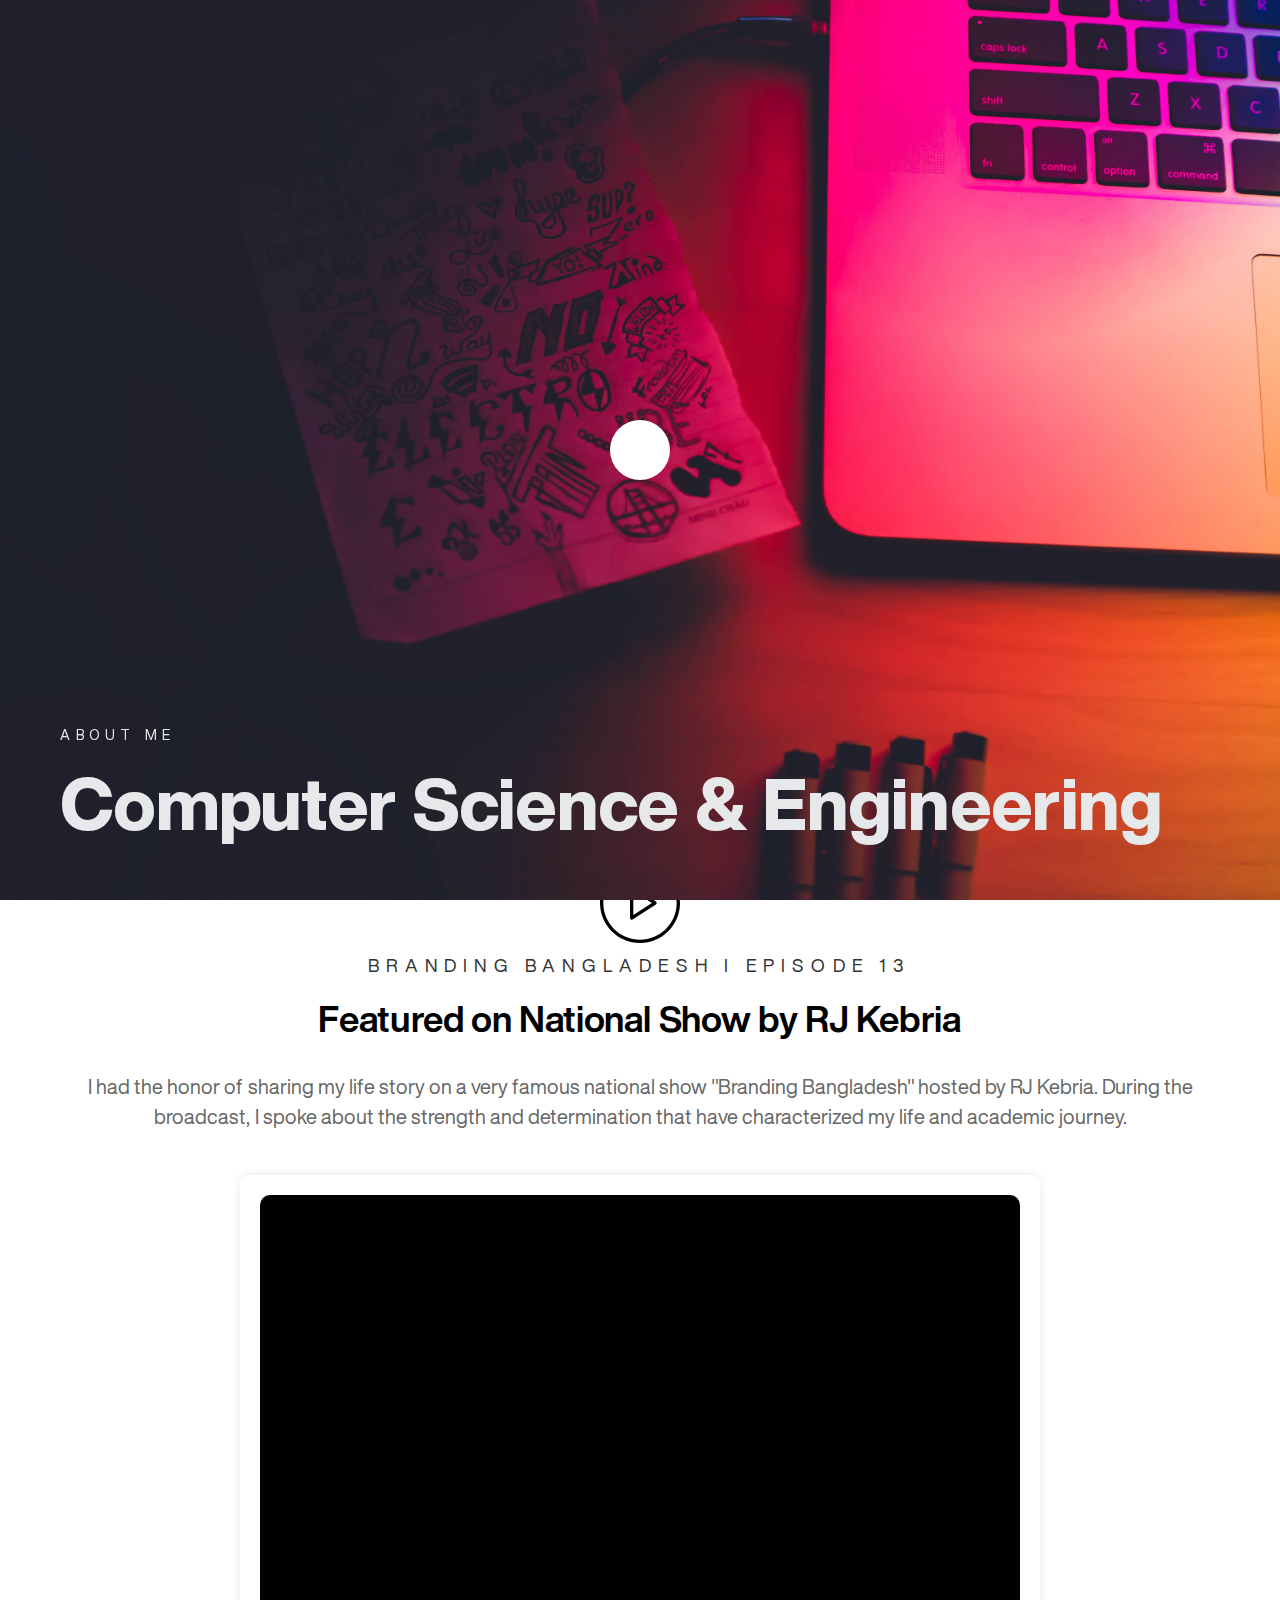
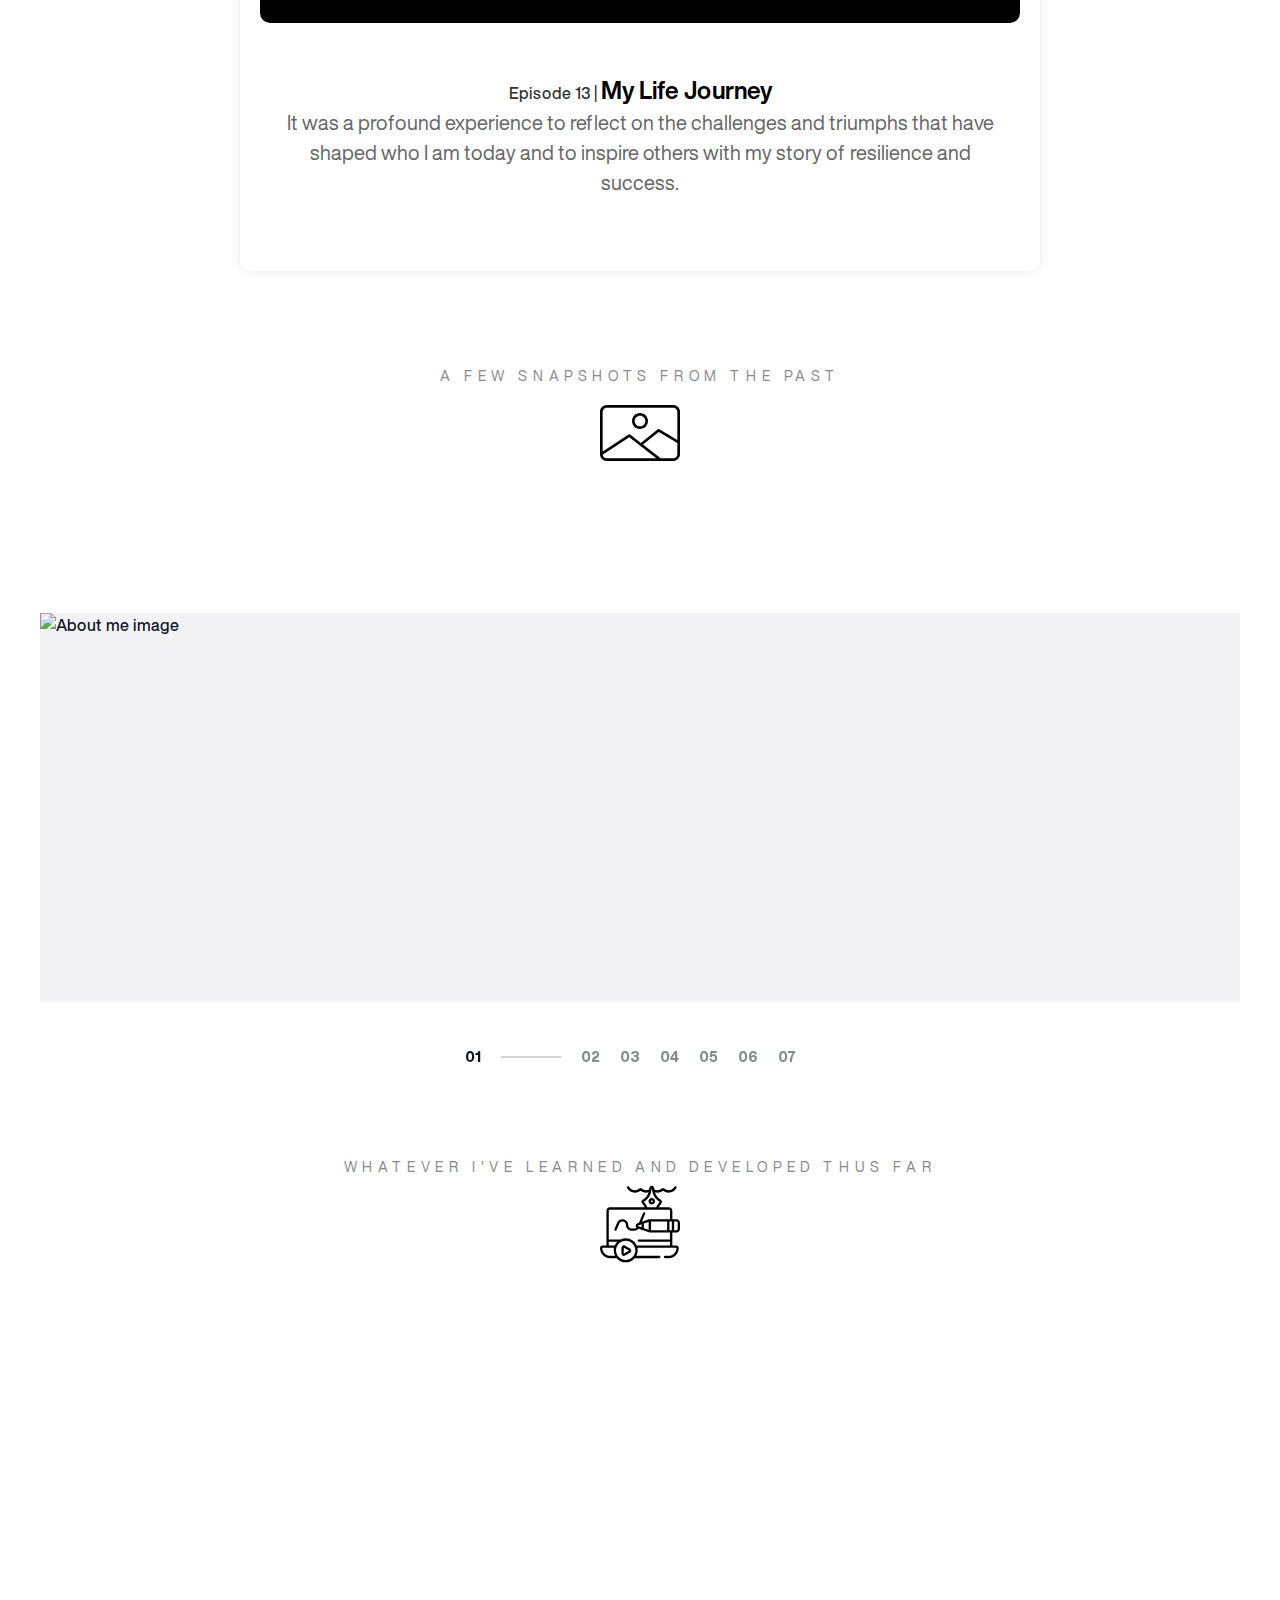
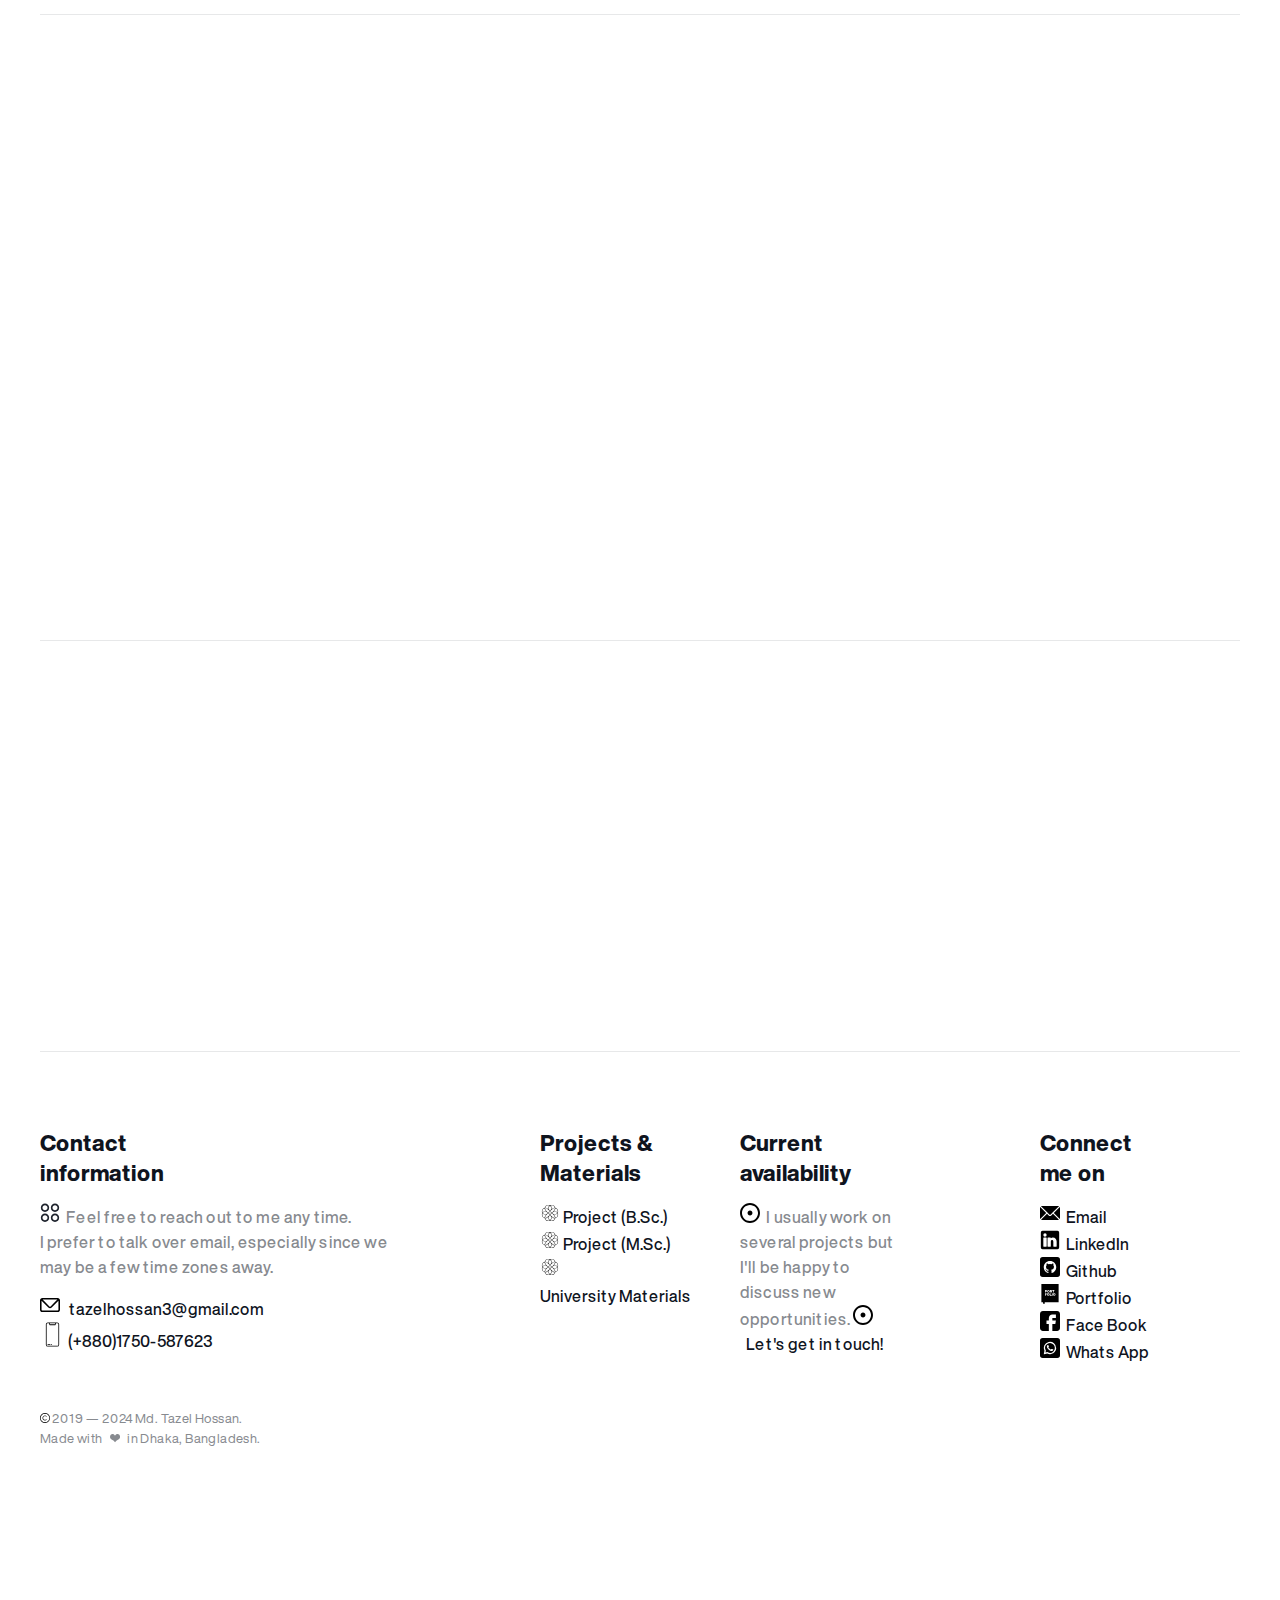
==== commit 556455a3: "Update about.html" ====
--- a/about.html
+++ b/about.html
@@ -1,21 +1,23 @@
 <!DOCTYPE html>
 <html class="about">
    <head>
-      <title>About | Md. Tazel Hossan - Student Of Computer Science & Engineering</title>
+      <title>Portfolio | Md. Tazel Hossan - M.Sc & B.Sc. in Computer Science & Engineering</title>
          <meta charset="UTF-8">
-        <!-- <meta name="viewport" content="width=device-width, initial-scale=1, minimum-scale=1, maximum-scale=1, viewport-fit=cover">
-         -->
+        <!-- --><meta name="viewport" content="width=device-width, initial-scale=1, minimum-scale=1, maximum-scale=1, viewport-fit=cover">
+         
       <base >
       
          <meta name="msapplication-TileColor" content="#ffffff">
          <meta name="theme-color" content="#ffffff">
-         <meta property="og:type" content="website">
+         <meta property="og:type" content="Portfolio">
          <meta property="og:site_name" content="Tazel Hossan">
-         <meta property="og:image" content="assets/images/home.jpg">
+         <meta property="og:image" content="images/share.png">
          <meta property="og:image:width" content="1200">
          <meta property="og:image:height" content="630">
-         <meta property="og:title" content="Portfolio | Md. Tazel Hossan - Student Of Computer Science & Engineering">
-         <meta property="og:description" content= "I’m a third year student of computer science & engineering department at Jhangirnagar University in Bangladesh.I’ve worked with my reputed teachers along three years and got muce more khowledges and successfully help them reach their full potential." />
+		  <meta property="og:url" content="https://tazel-hossan-portfolio.netlify.app/" />
+       <meta property="og:title" content="Portfolio | Md. Tazel Hossan - M.Sc & B.Sc. in Computer Science & Engineering">
+         <meta property="og:description" content= "Highly motivated and skilled computer science engineer seeking challenging opportunities to leverage technical expertise in developing novel software solutions." />
+		 
 		<meta name="msapplication-TileColor" content="#b01e82">
 		<meta name="theme-color" content="#b01e82">
 		<link rel="icon" type="image/png" sizes="16x16" href="assets/images/tab_icon.24x24.svg">
@@ -177,10 +179,10 @@
 
 -->
 
-<!-- SVG Logo Start -->
+<!-- SVG Logo Start--> 
 <svg width="307.9700119018555" height="39.49242579922323" viewBox="0 0 350 44.88212649137106" class="looka-1j8o68f"><defs id="SvgjsDefs1060"></defs><g id="SvgjsG1061" featurekey="A7DQL5-0" transform="matrix(2.847843386492224,0,0,2.847843386492224,0.000055676259444323156,-12.074748028261162)" fill="#111111"><path d="M5.86 4.5 l-0.000019531 -0.26 l-5.86 0 l0 0.64 l3.38 0 l0 15.12 l0.7 0 l0 -15.12 l1.8 0 c-0.02666 -0.21334 -0.03332 -0.34 -0.01998 -0.38 z M6.38 4.24 l0 0.64 l1.1 0 l0 -0.64 l-1.1 0 z M15.42 6.140000000000001 c0 0.08 0.23666 0.84334 0.71 2.29 s0.99 3.03 1.55 4.75 s1.3133 3.9934 2.26 6.82 l0.86 0 l-5.3 -15.76 l-0.16 0 l-5.26 15.76 l0.82 0 z M15.06 15.52 l-0.72 0 l1.2 4.48 l0.72 0 z M25.24 19.26 l-0.84 -0.000039062 l7.52 -14.92 l0 -0.1 l-1.68 0 c0 0.13334 -0.0033398 0.27668 -0.01 0.43002 s-0.01 0.25668 -0.01 0.31002 l0.7 0 l-7.52 14.9 l0 0.12 l1.84 0 l0 -0.74 z M26.619999999999997 4.24 l-1.08 0 l0 0.74 l1.08 0 l0 -0.33 l0 -0.41 z M29.479999999999997 19.25996 l0 0.74 l1.02 0 l0 -0.74 l-1.02 0 z M35.08 14.16 l0 -9.36 l4.8 0 l0 -0.56 l-5.36 0 l0 9.92 l0.56 0 z M40.08 20 l0 -0.54 l-5 0 l0 -4.14 l0.8 0 l0 -0.54 l-1.36 0 l0 5.22 l5.56 0 z M43.33999999999999 16.06 l0 -11.82 l-0.66 0 l0 11.82 l0.66 0 z M48.71999999999999 20 l0 -0.68 l-5.38 0 l0 -1.96 l-0.66 0 l0 2.64 l6.04 0 z M56.99999999999999 13.96 l0 -9.72 l-0.68 0 l0 15.76 l0.68 0 l0 -5.4 l0 -0.64 z M57.279999999999994 14.6 l5.84 0 l0 5.4 l0.68 0 l0 -11.62 l-0.68 0 l0 5.58 l-5.84 0 l0 0.64 z M73.39999999999999 20 c2.2134 0 4.1 -0.78 5.66 -2.34 c0.77334 -0.76 1.3567 -1.58 1.75 -2.46 s0.59 -1.88 0.59 -3 c0 -2.2266 -0.78 -4.1066 -2.34 -5.64 c-1.56 -1.52 -3.4866 -2.2866 -5.78 -2.3 c-1.4133 0.01334 -2.74 0.36668 -3.98 1.06 c-1.2133 0.70666 -2.18 1.6867 -2.9 2.94 l0.58 0.32 c0.65334 -1.16 1.54 -2.06 2.66 -2.7 c1.1067 -0.64 2.32 -0.96666 3.64 -0.98 c2.1334 0.01334 3.9066 0.72668 5.32 2.14 c1.4133 1.3867 2.1266 3.1066 2.14 5.16 c0 1.0267 -0.18 1.9433 -0.54 2.75 s-0.88666 1.5633 -1.58 2.27 c-1.4267 1.4267 -3.1666 2.14 -5.22 2.14 c-1.28 0 -2.44 -0.27334 -3.48 -0.82 l-0.3 0.58 c1.1333 0.58666 2.3934 0.88 3.78 0.88 z M86.08 11.02 l1.78 1.66 c0.56 0.52 1 1.0767 1.32 1.67 s0.48 1.19 0.48 1.79 l0 0.26 c0.01334 0.42666 -0.04 0.80666 -0.16 1.14 l0.74 0 c0.10666 -0.36 0.15332 -0.73334 0.13998 -1.12 l0 -0.28 c0 -0.72 -0.18334 -1.4067 -0.55 -2.06 s-0.87666 -1.2933 -1.53 -1.92 l-1.72 -1.62 c-0.54666 -0.52 -0.99666 -1.0067 -1.35 -1.46 s-0.53 -1.02 -0.53 -1.7 l0 -0.12 c0 -0.70666 0.19666 -1.2767 0.59 -1.71 s0.94334 -0.65 1.65 -0.65 c0.50666 0 0.92 0.07666 1.24 0.23 s0.64666 0.38334 0.98 0.69 l0.46 -0.52 c-0.37334 -0.34666 -0.75668 -0.60666 -1.15 -0.78 s-0.90334 -0.26 -1.53 -0.26 c-0.81334 0 -1.5033 0.26334 -2.07 0.79 s-0.85 1.2567 -0.85 2.19 l0 0.16 c0 0.76 0.19 1.41 0.57 1.95 s0.87666 1.0967 1.49 1.67 z M89.96 18.3 l-0.82002 0 c-0.46666 0.68 -1.2133 1.0267 -2.24 1.04 c-0.34666 0 -0.66 -0.04 -0.94 -0.12 l0 0.7 c0.28 0.05334 0.59334 0.08 0.94 0.08 c0.72 0 1.34 -0.14666 1.86 -0.44 s0.92 -0.71334 1.2 -1.26 z M95.06 11.02 l1.78 1.66 c0.56 0.52 1 1.0767 1.32 1.67 s0.48 1.19 0.48 1.79 l0 0.26 c0.01334 0.42666 -0.04 0.80666 -0.16 1.14 l0.74 0 c0.10666 -0.36 0.15332 -0.73334 0.13998 -1.12 l0 -0.28 c0 -0.72 -0.18334 -1.4067 -0.55 -2.06 s-0.87666 -1.2933 -1.53 -1.92 l-1.72 -1.62 c-0.54666 -0.52 -0.99666 -1.0067 -1.35 -1.46 s-0.53 -1.02 -0.53 -1.7 l0 -0.12 c0 -0.70666 0.19666 -1.2767 0.59 -1.71 s0.94334 -0.65 1.65 -0.65 c0.50666 0 0.92 0.07666 1.24 0.23 s0.64666 0.38334 0.98 0.69 l0.46 -0.52 c-0.37334 -0.34666 -0.75668 -0.60666 -1.15 -0.78 s-0.90334 -0.26 -1.53 -0.26 c-0.81334 0 -1.5033 0.26334 -2.07 0.79 s-0.85 1.2567 -0.85 2.19 l0 0.16 c0 0.76 0.19 1.41 0.57 1.95 s0.87666 1.0967 1.49 1.67 z M98.94 18.3 l-0.82002 0 c-0.46666 0.68 -1.2133 1.0267 -2.24 1.04 c-0.34666 0 -0.66 -0.04 -0.94 -0.12 l0 0.7 c0.28 0.05334 0.59334 0.08 0.94 0.08 c0.72 0 1.34 -0.14666 1.86 -0.44 s0.92 -0.71334 1.2 -1.26 z M107.30000000000001 6.140000000000001 c0 0.08 0.23666 0.84334 0.71 2.29 s0.99 3.03 1.55 4.75 s1.3133 3.9934 2.26 6.82 l0.86 0 l-5.3 -15.76 l-0.16 0 l-5.26 15.76 l0.82 0 z M106.94000000000001 15.52 l-0.72 0 l1.2 4.48 l0.72 0 z M122.26 4.58 l-0.000019531 11.56 c0 0.36 0.0066602 0.76 0.02 1.2 s0.02 0.66666 0.02 0.68 c-0.02666 -0.04 -0.12332 -0.25666 -0.28998 -0.65 s-0.33 -0.74334 -0.49 -1.05 l-0.28 -0.54 l-0.72 0 l2.2 4.22 l0.18 0 l0 -15.42 l-0.64 0 z M116.64 7.9399999999999995 l0.27998 0.54 l0.72 0 l-2.22 -4.24 l-0.14 0 l0 15.46 l0.62 0 l0 -11.6 c0 -0.33334 -0.0066602 -0.72334 -0.02 -1.17 s-0.02 -0.67666 -0.02 -0.69 c0.01334 0.04 0.10668 0.26 0.28002 0.66 s0.34 0.74666 0.5 1.04 z"></path></g></svg>
 <!--SVG Logo End-->
-			
+		
          </a>
          <a href="#" class="menu">
          <span>Menu</span>
@@ -210,13 +212,17 @@
         <div class="portfolio-animate">
             
 <a href="index.html" class="special">
+<img src="assets/images/tazel-contact.png">	
+<!-- T svg
 <svg xmlns="http://www.w3.org/2000/svg" version="1.1" xmlns:xlink="http://www.w3.org/1999/xlink" width="100" height="100" x="0" y="0" viewBox="0 0 24 24" style="enable-background:new 0 0 512 512" xml:space="preserve" class=""><g><g fill="#000" fill-rule="evenodd" clip-rule="evenodd"><path d="M12 2.75a9.25 9.25 0 1 0 0 18.5 9.25 9.25 0 0 0 0-18.5zM1.25 12C1.25 6.063 6.063 1.25 12 1.25S22.75 6.063 22.75 12 17.937 22.75 12 22.75 1.25 17.937 1.25 12z" fill="#000000" opacity="1" data-original="#000000" class=""></path><path d="M7.25 8A.75.75 0 0 1 8 7.25h8a.75.75 0 0 1 0 1.5H8A.75.75 0 0 1 7.25 8z" fill="#000000" opacity="1" data-original="#000000" class=""></path><path d="M12 7.25a.75.75 0 0 1 .75.75v9a.75.75 0 0 1-1.5 0V8a.75.75 0 0 1 .75-.75z" fill="#000000" opacity="1" data-original="#000000" class=""></path></g></g></svg>    
+-->	 
 	 </a>  
             <h5>A few words about me</h5>
             <h1 class="portfolio-large">
 			
 			Highly motivated and skilled computer science engineer seeking challenging opportunities to leverage
 technical expertise in developing novel software solutions. I am committed to applying my problemsolving abilities and comprehensive research interest in cutting-edge 
+
 <svg xmlns="http://www.w3.org/2000/svg" version="1.1" xmlns:xlink="http://www.w3.org/1999/xlink" width="20" height="20" x="0" y="0" viewBox="0 0 426.667 426.667" style="enable-background:new 0 0 512 512" xml:space="preserve" class=""><g><path d="M213.333 106.667c-58.88 0-106.667 47.787-106.667 106.667S154.453 320 213.333 320 320 272.213 320 213.333s-47.787-106.666-106.667-106.666z" fill="#b32aa2" opacity="1" data-original="#000000" class=""></path><path d="M213.333 0C95.467 0 0 95.467 0 213.333s95.467 213.333 213.333 213.333S426.667 331.2 426.667 213.333 331.2 0 213.333 0zm0 384c-94.293 0-170.667-76.373-170.667-170.667S119.04 42.667 213.333 42.667 384 119.04 384 213.333 307.627 384 213.333 384z" fill="#b32aa2" opacity="1" data-original="#000000" class=""></path></g></svg>
 
 Machine Learning techniques,
@@ -579,39 +585,42 @@
     margin-left: 5px;
 }
 </style>
-		 
-        <!--  <section class="about-slider">
+<br>
+<br>
+		 <h5 align="center">A few snapshots from the past</h5>
+		 <p align= "center"> <svg xmlns="http://www.w3.org/2000/svg" version="1.1" xmlns:xlink="http://www.w3.org/1999/xlink" width="80" height="80" x="0" y="0" viewBox="0 0 480 480" style="enable-background:new 0 0 512 512" xml:space="preserve" class=""><g><path d="M440 72H40C17.92 72.026.026 89.92 0 112v256c.026 22.08 17.92 39.974 40 40h400a37.03 37.03 0 0 0 6.696-.584C465.945 404.194 480.037 387.517 480 368V112c-.026-22.081-17.92-39.974-40-40zM40 392c-12.435-.002-22.81-9.501-23.904-21.888L175.6 265.824 337.808 392H40zm424-24c.013 11.742-8.492 21.761-20.08 23.656A21.746 21.746 0 0 1 440 392h-76.136l-105.992-82.488 94.784-75.792L464 300.528V368zm0-86.128-107.88-64.728a8 8 0 0 0-9.12.608l-102.136 81.68-63.96-49.744a8 8 0 0 0-9.28-.384L16 351.056V112c0-13.255 10.745-24 24-24h400c13.255 0 24 10.745 24 24v169.872z" fill="#000000" opacity="1" data-original="#000000" class=""></path><path d="M240 120c-26.51 0-48 21.49-48 48 .026 26.499 21.501 47.974 48 48 26.51 0 48-21.49 48-48s-21.49-48-48-48zm0 80c-17.673 0-32-14.327-32-32s14.327-32 32-32c17.673 0 32 14.327 32 32s-14.327 32-32 32z" fill="#000000" opacity="1" data-original="#000000" class=""></path></g></svg> </p>
+          <section class="about-slider">
             <div class="wrapper">
                <div class="swiper-container swiper-container-with-lines">
                   <div class="swiper-wrapper">
                      <div class="swiper-slide loaded" data-swiper-slide-index="1" style="width: 905px;">
-                        <img alt="About me image" class="swiper-lazy swiper-lazy-loaded" srcset="images/1.jpg 480w, images/1.jpg 480w, images/1.jpg 480w" src="images/1.jpg">
+                        <img alt="About me image" class="swiper-lazy swiper-lazy-loaded" srcset="images/1.png 480w, images/1.png 480w, images/1.png 480w" src="images/1.png">
                      </div>
                      
                      <div class="swiper-slide">
-                        <img alt="About me image" class="swiper-lazy" data-srcset="images/1.jpg 480w, images/1.jpg 480w, images/1.jpg 480w" data-src="images/1.jpg">
+                        <img alt="About me image" class="swiper-lazy" data-srcset="images/2.png 480w, images/2.png 480w, images/2.png 480w" data-src="images/2.png">
                         <div class="swiper-lazy-preloader"><img src="assets/images/loader-circle.svg" alt=""></div>
                      </div>
                      <div class="swiper-slide">
-                        <img alt="About me image" class="swiper-lazy" data-srcset="images/1.jpg 480w, /mages/1.jpg 480w, images/1.jpg 480w" data-src="images/1.jpg">
+                        <img alt="About me image" class="swiper-lazy" data-srcset="images/3.png 480w, /mages/3.png 480w, images/3.png 480w" data-src="images/3.png">
                         <div class="swiper-lazy-preloader"><img src="assets/images/loader-circle.svg" alt=""></div>
                      </div>
                      <div class="swiper-slide">
-                        <img alt="About me image" class="swiper-lazy" data-srcset="images/1.jpg 480w, images/1.jpg 480w, images/1.jpg 480w" data-src="images/1.jpg">
+                        <img alt="About me image" class="swiper-lazy" data-srcset="images/4.png 480w, images/4.png 480w, images/4.png 480w" data-src="images/4.png">
                         <div class="swiper-lazy-preloader"><img src="assets/images/loader-circle.svg" alt=""></div>
                      </div>
                      <div class="swiper-slide">
-                        <img alt="About me image" class="swiper-lazy" data-srcset="images/1.jpg 480w, images/1.jpg 480w, images/1.jpg 480w" data-src="images/1.jpg">
+                        <img alt="About me image" class="swiper-lazy" data-srcset="images/5.png 480w, images/5.png 480w, images/5.png 480w" data-src="images/5.png">
                         <div class="swiper-lazy-preloader"><img src="assets/images/loader-circle.svg" alt=""></div>
                      </div>
                      <div class="swiper-slide">
-                        <img alt="About me image" class="swiper-lazy" data-srcset="images/1.jpg 480w, images/1.jpg 480w, images/1.jpg 480w" data-src="images/1.jpg">
+                        <img alt="About me image" class="swiper-lazy" data-srcset="images/6.png 480w, images/6.png 480w, images/6.png 480w" data-src="images/6.png">
                         <div class="swiper-lazy-preloader"><img src="assets/images/loader-circle.svg" alt=""></div>
                      </div>
                      <div class="swiper-slide">
-                        <img alt="About me image" class="swiper-lazy" data-srcset="images/1.jpg 480w, images/1.jpg 480w, images/1.jpg 480w" data-src="images/1.jpg">
+                        <img alt="About me image" class="swiper-lazy" data-srcset="images/7.png 480w, images/7.png 480w, images/7.png 480w" data-src="images/7.png">
                         <div class="swiper-lazy-preloader"><img src="assets/images/loader-circle.svg" alt=""></div>
-                     </div>
+                     </div><!---->
                   </div>
                   <div class="swiper-pagination swiper-pagination-lines"></div>
                   <div class="swiper-button-prev"></div>
@@ -619,9 +628,14 @@
                </div>
             </div>
          </section>
-		 -->
 		 
+		 <br>
+		 <br>
+		 <br>
+		  <h5 align="center">Whatever I've learned and developed thus far</h5>
+		   <p align= "center"> <svg xmlns="http://www.w3.org/2000/svg" version="1.1" xmlns:xlink="http://www.w3.org/1999/xlink" width="80" height="80" x="0" y="0" viewBox="0 0 512 512" style="enable-background:new 0 0 512 512" xml:space="preserve" class=""><g><path d="M331.315 90.048c-11.543 0-20.934 9.391-20.934 20.933 0 11.543 9.391 20.934 20.934 20.934s20.934-9.391 20.934-20.934c0-11.542-9.391-20.933-20.934-20.933zm0 26.965c-3.326 0-6.032-2.706-6.032-6.032s2.706-6.031 6.032-6.031 6.032 2.705 6.032 6.031a6.04 6.04 0 0 1-6.032 6.032zM192.253 413.148l-31.901-18.418c-4.822-2.784-10.578-2.782-15.399 0-4.821 2.783-7.699 7.769-7.699 13.336v36.835c0 5.567 2.878 10.553 7.699 13.336 4.82 2.784 10.578 2.783 15.399 0l31.901-18.418c4.821-2.784 7.699-7.768 7.699-13.335.001-5.568-2.878-10.553-7.699-13.336zm-7.451 13.766-31.901 18.418c-.098.057-.248.144-.497 0-.248-.144-.248-.316-.248-.431v-36.835c0-.115 0-.287.249-.431a.509.509 0 0 1 .256-.079c.105 0 .182.045.241.079l31.901 18.418c.099.057.248.144.248.431-.001.286-.15.373-.249.43z" fill="#000000" opacity="1" data-original="#000000" class=""></path><path d="M489.647 225.161h-26.654V171.64c0-12.22-9.941-22.161-22.16-22.161h-64.869a130.788 130.788 0 0 1 16.533-25.036l.203-.238c2.914-3.373 4.222-7.841 3.587-12.256s-3.149-8.332-6.896-10.747c-8.345-5.378-11.062-7.527-11.843-8.201-12.028-10.389-20.903-24.246-25.668-39.81a56.931 56.931 0 0 0 15.391 2.13c13.17 0 25.82-4.535 35.954-12.83a56.662 56.662 0 0 0 35.955 12.83c21.011 0 40.225-11.523 50.146-30.071a7.45 7.45 0 0 0-3.056-10.084 7.45 7.45 0 0 0-10.084 3.056c-7.323 13.691-21.502 22.197-37.005 22.197a41.808 41.808 0 0 1-28.273-10.98 11.332 11.332 0 0 0-15.365.001 41.805 41.805 0 0 1-28.271 10.979 41.925 41.925 0 0 1-19.094-4.621l-2.117-12.657c-1.091-6.527-6.116-11.546-12.507-12.487-8.105-1.193-15.511 4.191-16.86 12.255l-2.149 12.849a41.952 41.952 0 0 1-19.183 4.661 41.806 41.806 0 0 1-28.272-10.98 11.328 11.328 0 0 0-15.365.001 41.806 41.806 0 0 1-28.272 10.979c-15.502 0-29.682-8.506-37.006-22.197a7.45 7.45 0 0 0-10.085-3.056 7.45 7.45 0 0 0-3.056 10.084c9.921 18.549 29.136 30.071 50.146 30.071a56.66 56.66 0 0 0 35.955-12.83 56.662 56.662 0 0 0 35.954 12.83c5.25 0 10.466-.758 15.488-2.179-4.764 15.589-13.652 29.47-25.7 39.873-.789.681-3.54 2.854-12.03 8.318a15.404 15.404 0 0 0-3.485 22.833l.531.634a130.84 130.84 0 0 1 16.279 24.679H63.402c-12.22 0-22.161 9.942-22.161 22.161v222.154H15.552C6.977 393.794 0 400.771 0 409.346c0 36.081 29.354 65.435 65.435 65.435h40.963c14.091 16.349 34.925 26.731 58.151 26.731s44.061-10.381 58.151-26.731h156.723a7.451 7.451 0 0 0 0-14.902H232.775a76.276 76.276 0 0 0 8.551-35.143c0-5.501-.593-10.863-1.698-16.039h249.054c.358 0 .65.292.65.65 0 27.864-22.669 50.533-50.533 50.533h-22.713a7.451 7.451 0 0 0 0 14.902H438.8c36.081 0 65.435-29.354 65.435-65.435 0-8.576-6.977-15.552-15.552-15.552h-25.69v-83.318h26.654c12.325 0 22.353-10.028 22.353-22.353v-40.609c0-12.326-10.028-22.354-22.353-22.354zm-29.938 70.413H444.4v-55.511h15.31v55.511zm-133.436 0-.004-55.511h103.228v55.511zm-81.231-25.207c-1.584-.543-1.821-1.83-1.821-2.549s.237-2.004 1.832-2.552l20.764-7.154v19.415zm35.678-17.388 30.647-10.559.004 50.808-30.651-10.564zm.874-137.741-.53-.633c-.04-.048-.144-.172-.111-.392.035-.225.176-.316.228-.35 10.288-6.62 12.86-8.84 13.705-9.57 17.563-15.164 29.413-36.536 33.367-60.177l3.099-18.551a.32.32 0 0 1 .007.033l3.097 18.515c3.952 23.637 15.796 45.004 33.35 60.165.838.724 3.388 2.926 13.513 9.451.05.033.185.119.217.342.032.222-.073.343-.126.406l-.343.403a145.593 145.593 0 0 0-21.599 34.599H302.92a145.772 145.772 0 0 0-21.326-34.241zM56.144 369.763h54.883a77.079 77.079 0 0 0-16.721 24.031H56.144zm9.291 90.116c-27.864 0-50.533-22.669-50.533-50.533 0-.358.292-.65.65-.65H89.47a76.74 76.74 0 0 0-1.698 16.039 76.27 76.27 0 0 0 8.551 35.143H65.435zm99.114 26.731c-34.118 0-61.875-27.756-61.875-61.874s27.757-61.875 61.875-61.875 61.875 27.757 61.875 61.875-27.757 61.874-61.875 61.874zM448.09 354.861H248.44a7.451 7.451 0 0 0 0 14.902h199.65v24.031H234.792c-11.925-26.964-38.914-45.836-70.243-45.836a76.282 76.282 0 0 0-31.755 6.903h-76.65V171.64c0-4.003 3.256-7.259 7.259-7.259h377.43c4.002 0 7.258 3.256 7.258 7.259v53.521H318.745c-2.082.02-4.148.38-6.131 1.067l-44.439 15.311 21.142-50.837a7.451 7.451 0 0 0-13.76-5.722l-26.221 63.05-9.125 3.144c-7.224 2.474-11.892 9.007-11.893 16.644 0 4.648 1.736 8.881 4.715 12.044a22.286 22.286 0 0 1-13.795 4.78h-16.01c-12.29 0-22.289-9.999-22.289-22.289 0-20.507-16.684-37.191-37.203-37.191-15.12 0-28.616 9.033-34.382 23.011l-16.858 40.871a7.451 7.451 0 1 0 13.777 5.681l16.857-40.871c3.456-8.377 11.544-13.79 20.617-13.79 12.29 0 22.289 9.999 22.289 22.289 0 20.507 16.684 37.191 37.191 37.191h16.01a37.177 37.177 0 0 0 27.961-12.67l65.404 22.543a19.443 19.443 0 0 0 6.218 1.059h129.27zm49.008-66.739c0 4.109-3.342 7.451-7.451 7.451h-15.035v-55.511h15.035c4.109 0 7.451 3.342 7.451 7.451z" fill="#000000" opacity="1" data-original="#000000" class=""></path></g></svg></p>
          <section class="about-services-tools">
+		
             <div class="wrapper animate--me">
                <div class="row text-left-center">
                   <div class="col-sm-6-6 col-md-5-12 col-md-offset-05-12 col-smd-5-12 col-smd-offset-05-12 col-lg-4-12 col-lg-offset-1-12">
@@ -652,11 +666,16 @@
                <div class="row animate--me">
                   <div class="col-sm-6-6 col-md-12-12 col-smd-10-12 col-smd-offset-1-12 col-lg-8-12 col-lg-offset-2-12 text-left-center">
                      <h5>Experience</h5>
+					 <p align="center">
+					 <svg xmlns="http://www.w3.org/2000/svg" version="1.1" xmlns:xlink="http://www.w3.org/1999/xlink" width="70" height="70" x="0" y="0" viewBox="0 0 24 24" style="enable-background:new 0 0 512 512" xml:space="preserve" class=""><g><path d="M23.045 1.604a2.55 2.55 0 0 0-2.1-.562l-6.459 1.175A3.632 3.632 0 0 0 12 3.953a3.631 3.631 0 0 0-2.486-1.736l-6.46-1.175a2.574 2.574 0 0 0-2.123.561A2.582 2.582 0 0 0 0 3.592v17.234l12 2.182 12-2.182V3.637c0-.785-.348-1.525-.955-2.032ZM11.5 21.901 1 19.992v-16.4c0-.474.208-.919.572-1.222a1.583 1.583 0 0 1 1.304-.344l6.46 1.175a2.635 2.635 0 0 1 2.165 2.594v16.106ZM23 19.992l-10.5 1.909V5.795c0-1.275.91-2.366 2.165-2.594l6.46-1.175c.448-.083.918.044 1.279.346.379.316.596.777.596 1.265v16.355Z" fill="#000000" opacity="1" data-original="#000000" class=""></path></g></svg>
+					 
+</p>
                      <h1>Over Five Years of Experience</h1>
                      <h3 class="header-light">
-                        I've been lucky enough to studty with amazing fields in computer science and performed some basic projects in various topics. For more details, head over to my <a href="https://www.linkedin.com/in/tazel-hossan-36b98b192/" target="_blank">LinkedIn</a> and
-                        <a href= "https://github.com/TazelHossan" target="_blank">
-                           Github</a> profile.
+                        I've been lucky enough to studty with amazing fields in computer science and performed some basic projects in various topics. For more details, head over to my
+  <a href="https://www.https://github.com/TazelHossan.com/" target="_blank" class="special">GitHub <svg xmlns="http://www.w3.org/2000/svg" version="1.1" xmlns:xlink="http://www.w3.org/1999/xlink" width="40" height="40" x="0" y="0" viewBox="0 0 32 32" style="enable-background:new 0 0 512 512" xml:space="preserve" class=""><g><linearGradient id="a" x1="16" x2="16" y1="27.597" y2="4.403" gradientUnits="userSpaceOnUse"><stop offset="0" stop-color="#ff2d76"></stop><stop offset="1" stop-color="#fb0000"></stop></linearGradient><circle cx="16" cy="16" r="16" fill="#d3d3d3" opacity="1" data-original="#d3d3d3" class=""></circle><circle cx="16" cy="16" r="13.809" fill="#ffffff" opacity="1" data-original="#ffffff" class=""></circle><circle cx="16" cy="16" r="11.597" fill="url(#a)" opacity="1" data-original="url(#a)" class=""></circle><path fill="#ffffff" d="M18.29 23.86H14.1s.006-1.243 0-2.096c-2.868.617-3.668-1.572-3.668-1.572-.524-1.048-1.048-1.572-1.048-1.572-1.048-.622 0-.524 0-.524 1.048 0 1.572 1.048 1.572 1.048.92 1.561 2.556 1.31 3.144 1.048 0-.524.23-1.316.524-1.572-2.289-.258-4.194-1.572-4.194-4.192s.526-3.144 1.05-3.668c-.106-.258-.544-1.213.016-2.62 0 0 1.03 0 2.078 1.572.519-.519 2.096-.524 2.62-.524.523 0 2.1.005 2.619.524 1.048-1.572 2.08-1.572 2.08-1.572.56 1.407.122 2.362.016 2.62.524.524 1.048 1.048 1.048 3.668s-1.903 3.934-4.192 4.192c.295.256.524 1.157.524 1.572z" opacity="1" data-original="#ffffff" class=""></path></g></svg></a> 
+                        &  <a href="https://www.http://linkedin.com/in/tazel-hossan-36b98b192.com/" target="_blank" class="special">LinkedIn <svg xmlns="http://www.w3.org/2000/svg" version="1.1" xmlns:xlink="http://www.w3.org/1999/xlink" width="40" height="40" x="0" y="0" viewBox="0 0 32 32" style="enable-background:new 0 0 512 512" xml:space="preserve" class=""><g><linearGradient id="a" x1="16" x2="16" y1="27.597" y2="4.403" gradientUnits="userSpaceOnUse"><stop offset="0" stop-color="#ff2d76"></stop><stop offset="1" stop-color="#fb0000"></stop></linearGradient><circle cx="16" cy="16" r="16" fill="#d3d3d3" opacity="1" data-original="#d3d3d3"></circle><circle cx="16" cy="16" r="13.809" fill="#ffffff" opacity="1" data-original="#ffffff"></circle><circle cx="16" cy="16" r="11.597" fill="url(#a)" opacity="1" data-original="url(#a)"></circle><path fill="#ffffff" d="M22.774 21.474v-5.01c0-2.684-1.433-3.933-3.343-3.933-1.542 0-2.232.848-2.617 1.443v-1.238H13.91c.038.82 0 8.737 0 8.737h2.904v-4.88c0-.26.019-.521.096-.708.21-.522.687-1.062 1.489-1.062 1.051 0 1.471.801 1.471 1.975v4.675zM10.85 11.545c1.012 0 1.643-.672 1.643-1.51-.019-.857-.631-1.509-1.624-1.509s-1.643.652-1.643 1.509c0 .839.63 1.51 1.605 1.51zm1.452 9.929v-8.737H9.398v8.737z" opacity="1" data-original="#ffffff"></path></g></svg></a>.
+        
                      </h3>
                   </div>
                </div>
@@ -777,8 +796,31 @@
          <div class="row animate--me">
          <div class="col-sm-6-6 col-md-12-12 col-smd-10-12 col-smd-offset-1-12 col-lg-8-12 col-lg-offset-2-12 text-left-center">
          <h5>Certifications</h5>
+		 <p align="center"><svg xmlns="http://www.w3.org/2000/svg" version="1.1" xmlns:xlink="http://www.w3.org/1999/xlink" width="80" height="80" x="0" y="0" viewBox="0 0 682.667 682.667" style="enable-background:new 0 0 512 512" xml:space="preserve" class=""><g><defs><clipPath id="a" clipPathUnits="userSpaceOnUse"><path d="M0 512h512V0H0Z" fill="#000000" opacity="1" data-original="#000000"></path></clipPath></defs><g clip-path="url(#a)" transform="matrix(1.33333 0 0 -1.33333 0 682.667)"><path d="M0 0v0h348.313c-21.685 0-39.264 17.58-39.264 39.265v10.452c0 7.971-6.462 14.432-14.433 14.432H-24.833c-7.971 0-14.432-6.461-14.432-14.432V39.265C-39.265 17.58-21.686 0 0 0Z" style="stroke-width:15;stroke-linecap:round;stroke-linejoin:round;stroke-miterlimit:10;stroke-dasharray:none;stroke-opacity:1" transform="translate(50.389 7.5)" fill="none" stroke="#000000" stroke-width="15" stroke-linecap="round" stroke-linejoin="round" stroke-miterlimit="10" stroke-dasharray="none" stroke-opacity="" data-original="#000000" class=""></path><path d="M0 0v45.907c0 16.998-13.779 30.778-30.778 30.778h-326.034c-16.999 0-30.778-13.78-30.778-30.778v-402.073" style="stroke-width:15;stroke-linecap:round;stroke-linejoin:round;stroke-miterlimit:10;stroke-dasharray:none;stroke-opacity:1" transform="translate(435.795 427.815)" fill="none" stroke="#000000" stroke-width="15" stroke-linecap="round" stroke-linejoin="round" stroke-miterlimit="10" stroke-dasharray="none" stroke-opacity="" data-original="#000000" class=""></path><path d="M0 0c20.898.345 37.735 17.382 37.735 38.362v33.252" style="stroke-width:15;stroke-linecap:round;stroke-linejoin:round;stroke-miterlimit:10;stroke-dasharray:none;stroke-opacity:1" transform="translate(398.06 7.516)" fill="none" stroke="#000000" stroke-width="15" stroke-linecap="round" stroke-linejoin="round" stroke-miterlimit="10" stroke-dasharray="none" stroke-opacity="" data-original="#000000" class=""></path><path d="M0 0h155.116" style="stroke-width:15;stroke-linecap:round;stroke-linejoin:round;stroke-miterlimit:10;stroke-dasharray:none;stroke-opacity:1" transform="translate(96.688 382.132)" fill="none" stroke="#000000" stroke-width="15" stroke-linecap="round" stroke-linejoin="round" stroke-miterlimit="10" stroke-dasharray="none" stroke-opacity="" data-original="#000000" class=""></path><path d="M0 0h155.116" style="stroke-width:15;stroke-linecap:round;stroke-linejoin:round;stroke-miterlimit:10;stroke-dasharray:none;stroke-opacity:1" transform="translate(96.688 322.209)" fill="none" stroke="#000000" stroke-width="15" stroke-linecap="round" stroke-linejoin="round" stroke-miterlimit="10" stroke-dasharray="none" stroke-opacity="" data-original="#000000" class=""></path><path d="M0 0h155.116" style="stroke-width:15;stroke-linecap:round;stroke-linejoin:round;stroke-miterlimit:10;stroke-dasharray:none;stroke-opacity:1" transform="translate(96.688 262.286)" fill="none" stroke="#000000" stroke-width="15" stroke-linecap="round" stroke-linejoin="round" stroke-miterlimit="10" stroke-dasharray="none" stroke-opacity="" data-original="#000000" class=""></path><path d="M0 0h155.116" style="stroke-width:15;stroke-linecap:round;stroke-linejoin:round;stroke-miterlimit:10;stroke-dasharray:none;stroke-opacity:1" transform="translate(96.688 202.363)" fill="none" stroke="#000000" stroke-width="15" stroke-linecap="round" stroke-linejoin="round" stroke-miterlimit="10" stroke-dasharray="none" stroke-opacity="" data-original="#000000" class=""></path><path d="M0 0v0c4.926-7.665 14.871-10.33 22.969-6.154 11.438 5.897 25.142-2.015 25.755-14.87.432-9.101 7.713-16.381 16.814-16.814 12.854-.612 20.767-14.316 14.869-25.754-4.176-8.098-1.511-18.044 6.155-22.97 10.826-6.956 10.826-22.781 0-29.738-7.666-4.926-10.331-14.87-6.155-22.969 5.898-11.438-2.015-25.142-14.869-25.754-9.101-.433-16.382-7.714-16.814-16.814-.613-12.855-14.317-20.767-25.755-14.87-8.098 4.176-18.043 1.511-22.969-6.154-6.957-10.826-22.781-10.826-29.738 0-4.926 7.665-14.871 10.33-22.969 6.154-11.439-5.897-25.143 2.015-25.755 14.87-.433 9.1-7.713 16.381-16.814 16.814-12.854.612-20.767 14.316-14.87 25.754 4.176 8.099 1.511 18.043-6.154 22.969-10.826 6.957-10.826 22.782 0 29.738 7.665 4.926 10.33 14.872 6.154 22.97-5.897 11.438 2.016 25.142 14.87 25.754 9.101.433 16.381 7.713 16.814 16.814.612 12.855 14.316 20.767 25.755 14.87C-44.609-10.33-34.664-7.665-29.738 0-22.781 10.826-6.957 10.826 0 0Z" style="stroke-width:15;stroke-linecap:round;stroke-linejoin:round;stroke-miterlimit:10;stroke-dasharray:none;stroke-opacity:1" transform="translate(406.195 389.55)" fill="none" stroke="#000000" stroke-width="15" stroke-linecap="round" stroke-linejoin="round" stroke-miterlimit="10" stroke-dasharray="none" stroke-opacity="" data-original="#000000" class=""></path><path d="M0 0c0-35.688-28.931-64.618-64.618-64.618-35.688 0-64.618 28.93-64.618 64.618 0 35.688 28.93 64.618 64.618 64.618C-28.931 64.618 0 35.688 0 0Z" style="stroke-width:15;stroke-linecap:round;stroke-linejoin:round;stroke-miterlimit:10;stroke-dasharray:none;stroke-opacity:1" transform="translate(455.944 288.12)" fill="none" stroke="#000000" stroke-width="15" stroke-linecap="round" stroke-linejoin="round" stroke-miterlimit="10" stroke-dasharray="none" stroke-opacity="" data-original="#000000" class=""></path><path d="M0 0v-72.323c0-3.298 3.584-5.346 6.426-3.672l35.855 21.126a4.263 4.263 0 0 0 4.326 0l35.856-21.126c2.842-1.674 6.426.374 6.426 3.672V0" style="stroke-width:15;stroke-linecap:round;stroke-linejoin:round;stroke-miterlimit:10;stroke-dasharray:none;stroke-opacity:1" transform="translate(346.882 190.922)" fill="none" stroke="#000000" stroke-width="15" stroke-linecap="round" stroke-linejoin="round" stroke-miterlimit="10" stroke-dasharray="none" stroke-opacity="" data-original="#000000" class=""></path></g></g></svg></p>
          <h1>Some of the Courses I've Studied with</h1>
-         <h3 class="header-light">Over the past 5 years I've had the pleasure to learn with these coureses from various sites like edx , coursera , cognitiveclass , futurelearn , udemy , greatlearning , google garage , hackerrank etc. and worked on many interesting projects.</h3>
+         <h3 class="header-light">Over the past 5 years I've had the pleasure to learn with these coureses from various sites like <br>
+		 <svg xmlns="http://www.w3.org/2000/svg" version="1.1" xmlns:xlink="http://www.w3.org/1999/xlink" width="30" height="30" x="0" y="0" viewBox="0 0 43.349 43.349" style="enable-background:new 0 0 512 512" xml:space="preserve" fill-rule="evenodd" class=""><g><path fill="#00deff" d="M18.795 40.467C8.429 40.467.003 32.04.003 21.675S8.429 2.883 18.795 2.883c5.218 0 10.083 2.08 13.68 5.887a.465.465 0 0 1 .045.602l1.103 1.442c.21-.108.484-.085.65.178 2.186 3.137 3.314 6.84 3.314 10.682 0 10.366-8.426 18.793-18.792 18.793zm0-3.879c-8.215 0-14.914-6.699-14.914-14.913S10.58 6.76 18.795 6.76c3.913 0 7.615 1.516 10.4 4.23a.468.468 0 0 1 .044.663l1.396 1.733c.213-.125.508-.113.676.143 6.338 9.646-.54 23.058-12.516 23.058z" opacity="1" data-original="#545454" class=""></path><path fill="#91049c" d="M19.289 31.335a.502.502 0 0 1-.459-.317c-.035-.07-3.067-7.898-7.756-10.86-.917-.564-1.622-1.163-1.34-2.503.282-1.304 1.163-2.045 2.75-2.397 2.82-.6 5.853 3.772 6.98 5.57 3.95-5.746 11.847-14.772 23.341-15.83.554-.065.76.757.247.987-.176.07-16.606 7.58-23.27 25.068a.563.563 0 0 1-.493.282z" opacity="1" data-original="#00b42c" class=""></path></g></svg> 
+		 edx  
+		 <svg xmlns="http://www.w3.org/2000/svg" version="1.1" xmlns:xlink="http://www.w3.org/1999/xlink" width="30" height="30" x="0" y="0" viewBox="0 0 43.349 43.349" style="enable-background:new 0 0 512 512" xml:space="preserve" fill-rule="evenodd" class=""><g><path fill="#00deff" d="M18.795 40.467C8.429 40.467.003 32.04.003 21.675S8.429 2.883 18.795 2.883c5.218 0 10.083 2.08 13.68 5.887a.465.465 0 0 1 .045.602l1.103 1.442c.21-.108.484-.085.65.178 2.186 3.137 3.314 6.84 3.314 10.682 0 10.366-8.426 18.793-18.792 18.793zm0-3.879c-8.215 0-14.914-6.699-14.914-14.913S10.58 6.76 18.795 6.76c3.913 0 7.615 1.516 10.4 4.23a.468.468 0 0 1 .044.663l1.396 1.733c.213-.125.508-.113.676.143 6.338 9.646-.54 23.058-12.516 23.058z" opacity="1" data-original="#545454" class=""></path><path fill="#91049c" d="M19.289 31.335a.502.502 0 0 1-.459-.317c-.035-.07-3.067-7.898-7.756-10.86-.917-.564-1.622-1.163-1.34-2.503.282-1.304 1.163-2.045 2.75-2.397 2.82-.6 5.853 3.772 6.98 5.57 3.95-5.746 11.847-14.772 23.341-15.83.554-.065.76.757.247.987-.176.07-16.606 7.58-23.27 25.068a.563.563 0 0 1-.493.282z" opacity="1" data-original="#00b42c" class=""></path></g></svg>
+		  coursera 
+		  <svg xmlns="http://www.w3.org/2000/svg" version="1.1" xmlns:xlink="http://www.w3.org/1999/xlink" width="30" height="30" x="0" y="0" viewBox="0 0 43.349 43.349" style="enable-background:new 0 0 512 512" xml:space="preserve" fill-rule="evenodd" class=""><g><path fill="#00deff" d="M18.795 40.467C8.429 40.467.003 32.04.003 21.675S8.429 2.883 18.795 2.883c5.218 0 10.083 2.08 13.68 5.887a.465.465 0 0 1 .045.602l1.103 1.442c.21-.108.484-.085.65.178 2.186 3.137 3.314 6.84 3.314 10.682 0 10.366-8.426 18.793-18.792 18.793zm0-3.879c-8.215 0-14.914-6.699-14.914-14.913S10.58 6.76 18.795 6.76c3.913 0 7.615 1.516 10.4 4.23a.468.468 0 0 1 .044.663l1.396 1.733c.213-.125.508-.113.676.143 6.338 9.646-.54 23.058-12.516 23.058z" opacity="1" data-original="#545454" class=""></path><path fill="#91049c" d="M19.289 31.335a.502.502 0 0 1-.459-.317c-.035-.07-3.067-7.898-7.756-10.86-.917-.564-1.622-1.163-1.34-2.503.282-1.304 1.163-2.045 2.75-2.397 2.82-.6 5.853 3.772 6.98 5.57 3.95-5.746 11.847-14.772 23.341-15.83.554-.065.76.757.247.987-.176.07-16.606 7.58-23.27 25.068a.563.563 0 0 1-.493.282z" opacity="1" data-original="#00b42c" class=""></path></g></svg>
+		  cognitiveclass 
+		  <svg xmlns="http://www.w3.org/2000/svg" version="1.1" xmlns:xlink="http://www.w3.org/1999/xlink" width="30" height="30" x="0" y="0" viewBox="0 0 43.349 43.349" style="enable-background:new 0 0 512 512" xml:space="preserve" fill-rule="evenodd" class=""><g><path fill="#00deff" d="M18.795 40.467C8.429 40.467.003 32.04.003 21.675S8.429 2.883 18.795 2.883c5.218 0 10.083 2.08 13.68 5.887a.465.465 0 0 1 .045.602l1.103 1.442c.21-.108.484-.085.65.178 2.186 3.137 3.314 6.84 3.314 10.682 0 10.366-8.426 18.793-18.792 18.793zm0-3.879c-8.215 0-14.914-6.699-14.914-14.913S10.58 6.76 18.795 6.76c3.913 0 7.615 1.516 10.4 4.23a.468.468 0 0 1 .044.663l1.396 1.733c.213-.125.508-.113.676.143 6.338 9.646-.54 23.058-12.516 23.058z" opacity="1" data-original="#545454" class=""></path><path fill="#91049c" d="M19.289 31.335a.502.502 0 0 1-.459-.317c-.035-.07-3.067-7.898-7.756-10.86-.917-.564-1.622-1.163-1.34-2.503.282-1.304 1.163-2.045 2.75-2.397 2.82-.6 5.853 3.772 6.98 5.57 3.95-5.746 11.847-14.772 23.341-15.83.554-.065.76.757.247.987-.176.07-16.606 7.58-23.27 25.068a.563.563 0 0 1-.493.282z" opacity="1" data-original="#00b42c" class=""></path></g></svg>
+		  
+		   futurelearn 
+		   <svg xmlns="http://www.w3.org/2000/svg" version="1.1" xmlns:xlink="http://www.w3.org/1999/xlink" width="30" height="30" x="0" y="0" viewBox="0 0 43.349 43.349" style="enable-background:new 0 0 512 512" xml:space="preserve" fill-rule="evenodd" class=""><g><path fill="#00deff" d="M18.795 40.467C8.429 40.467.003 32.04.003 21.675S8.429 2.883 18.795 2.883c5.218 0 10.083 2.08 13.68 5.887a.465.465 0 0 1 .045.602l1.103 1.442c.21-.108.484-.085.65.178 2.186 3.137 3.314 6.84 3.314 10.682 0 10.366-8.426 18.793-18.792 18.793zm0-3.879c-8.215 0-14.914-6.699-14.914-14.913S10.58 6.76 18.795 6.76c3.913 0 7.615 1.516 10.4 4.23a.468.468 0 0 1 .044.663l1.396 1.733c.213-.125.508-.113.676.143 6.338 9.646-.54 23.058-12.516 23.058z" opacity="1" data-original="#545454" class=""></path><path fill="#91049c" d="M19.289 31.335a.502.502 0 0 1-.459-.317c-.035-.07-3.067-7.898-7.756-10.86-.917-.564-1.622-1.163-1.34-2.503.282-1.304 1.163-2.045 2.75-2.397 2.82-.6 5.853 3.772 6.98 5.57 3.95-5.746 11.847-14.772 23.341-15.83.554-.065.76.757.247.987-.176.07-16.606 7.58-23.27 25.068a.563.563 0 0 1-.493.282z" opacity="1" data-original="#00b42c" class=""></path></g></svg> 
+			udemy 
+			 <svg xmlns="http://www.w3.org/2000/svg" version="1.1" xmlns:xlink="http://www.w3.org/1999/xlink" width="30" height="30" x="0" y="0" viewBox="0 0 43.349 43.349" style="enable-background:new 0 0 512 512" xml:space="preserve" fill-rule="evenodd" class=""><g><path fill="#00deff" d="M18.795 40.467C8.429 40.467.003 32.04.003 21.675S8.429 2.883 18.795 2.883c5.218 0 10.083 2.08 13.68 5.887a.465.465 0 0 1 .045.602l1.103 1.442c.21-.108.484-.085.65.178 2.186 3.137 3.314 6.84 3.314 10.682 0 10.366-8.426 18.793-18.792 18.793zm0-3.879c-8.215 0-14.914-6.699-14.914-14.913S10.58 6.76 18.795 6.76c3.913 0 7.615 1.516 10.4 4.23a.468.468 0 0 1 .044.663l1.396 1.733c.213-.125.508-.113.676.143 6.338 9.646-.54 23.058-12.516 23.058z" opacity="1" data-original="#545454" class=""></path><path fill="#91049c" d="M19.289 31.335a.502.502 0 0 1-.459-.317c-.035-.07-3.067-7.898-7.756-10.86-.917-.564-1.622-1.163-1.34-2.503.282-1.304 1.163-2.045 2.75-2.397 2.82-.6 5.853 3.772 6.98 5.57 3.95-5.746 11.847-14.772 23.341-15.83.554-.065.76.757.247.987-.176.07-16.606 7.58-23.27 25.068a.563.563 0 0 1-.493.282z" opacity="1" data-original="#00b42c" class=""></path></g></svg>
+			 
+			 greatlearning 
+			  <svg xmlns="http://www.w3.org/2000/svg" version="1.1" xmlns:xlink="http://www.w3.org/1999/xlink" width="30" height="30" x="0" y="0" viewBox="0 0 43.349 43.349" style="enable-background:new 0 0 512 512" xml:space="preserve" fill-rule="evenodd" class=""><g><path fill="#00deff" d="M18.795 40.467C8.429 40.467.003 32.04.003 21.675S8.429 2.883 18.795 2.883c5.218 0 10.083 2.08 13.68 5.887a.465.465 0 0 1 .045.602l1.103 1.442c.21-.108.484-.085.65.178 2.186 3.137 3.314 6.84 3.314 10.682 0 10.366-8.426 18.793-18.792 18.793zm0-3.879c-8.215 0-14.914-6.699-14.914-14.913S10.58 6.76 18.795 6.76c3.913 0 7.615 1.516 10.4 4.23a.468.468 0 0 1 .044.663l1.396 1.733c.213-.125.508-.113.676.143 6.338 9.646-.54 23.058-12.516 23.058z" opacity="1" data-original="#545454" class=""></path><path fill="#91049c" d="M19.289 31.335a.502.502 0 0 1-.459-.317c-.035-.07-3.067-7.898-7.756-10.86-.917-.564-1.622-1.163-1.34-2.503.282-1.304 1.163-2.045 2.75-2.397 2.82-.6 5.853 3.772 6.98 5.57 3.95-5.746 11.847-14.772 23.341-15.83.554-.065.76.757.247.987-.176.07-16.606 7.58-23.27 25.068a.563.563 0 0 1-.493.282z" opacity="1" data-original="#00b42c" class=""></path></g></svg>
+			  
+			  google garage  
+			   <svg xmlns="http://www.w3.org/2000/svg" version="1.1" xmlns:xlink="http://www.w3.org/1999/xlink" width="30" height="30" x="0" y="0" viewBox="0 0 43.349 43.349" style="enable-background:new 0 0 512 512" xml:space="preserve" fill-rule="evenodd" class=""><g><path fill="#00deff" d="M18.795 40.467C8.429 40.467.003 32.04.003 21.675S8.429 2.883 18.795 2.883c5.218 0 10.083 2.08 13.68 5.887a.465.465 0 0 1 .045.602l1.103 1.442c.21-.108.484-.085.65.178 2.186 3.137 3.314 6.84 3.314 10.682 0 10.366-8.426 18.793-18.792 18.793zm0-3.879c-8.215 0-14.914-6.699-14.914-14.913S10.58 6.76 18.795 6.76c3.913 0 7.615 1.516 10.4 4.23a.468.468 0 0 1 .044.663l1.396 1.733c.213-.125.508-.113.676.143 6.338 9.646-.54 23.058-12.516 23.058z" opacity="1" data-original="#545454" class=""></path><path fill="#91049c" d="M19.289 31.335a.502.502 0 0 1-.459-.317c-.035-.07-3.067-7.898-7.756-10.86-.917-.564-1.622-1.163-1.34-2.503.282-1.304 1.163-2.045 2.75-2.397 2.82-.6 5.853 3.772 6.98 5.57 3.95-5.746 11.847-14.772 23.341-15.83.554-.065.76.757.247.987-.176.07-16.606 7.58-23.27 25.068a.563.563 0 0 1-.493.282z" opacity="1" data-original="#00b42c" class=""></path></g></svg>
+			   
+			   hackerrank 
+<svg xmlns="http://www.w3.org/2000/svg" version="1.1" xmlns:xlink="http://www.w3.org/1999/xlink" width="30" height="30" x="0" y="0" viewBox="0 0 43.349 43.349" style="enable-background:new 0 0 512 512" xml:space="preserve" fill-rule="evenodd" class=""><g><path fill="#00deff" d="M18.795 40.467C8.429 40.467.003 32.04.003 21.675S8.429 2.883 18.795 2.883c5.218 0 10.083 2.08 13.68 5.887a.465.465 0 0 1 .045.602l1.103 1.442c.21-.108.484-.085.65.178 2.186 3.137 3.314 6.84 3.314 10.682 0 10.366-8.426 18.793-18.792 18.793zm0-3.879c-8.215 0-14.914-6.699-14.914-14.913S10.58 6.76 18.795 6.76c3.913 0 7.615 1.516 10.4 4.23a.468.468 0 0 1 .044.663l1.396 1.733c.213-.125.508-.113.676.143 6.338 9.646-.54 23.058-12.516 23.058z" opacity="1" data-original="#545454" class=""></path><path fill="#91049c" d="M19.289 31.335a.502.502 0 0 1-.459-.317c-.035-.07-3.067-7.898-7.756-10.86-.917-.564-1.622-1.163-1.34-2.503.282-1.304 1.163-2.045 2.75-2.397 2.82-.6 5.853 3.772 6.98 5.57 3.95-5.746 11.847-14.772 23.341-15.83.554-.065.76.757.247.987-.176.07-16.606 7.58-23.27 25.068a.563.563 0 0 1-.493.282z" opacity="1" data-original="#00b42c" class=""></path></g></svg>			   
+			    IBM network etc. and worked on many interesting projects.</h3>
          </div>
          </div>
          <div class="list animate--me">
@@ -844,8 +886,10 @@
 <div class="wrapper">
 <div class="row animate--me">
 <div class="col-sm-6-6 col-md-12-12 col-smd-10-12 col-smd-offset-1-12 col-lg-8-12 col-lg-offset-2-12 text-left-center">
-<h5>You can Text me on</h5>
+<h5>To have a conversation with me, You can</h5>
+<p align = "center"><svg xmlns="http://www.w3.org/2000/svg" version="1.1" xmlns:xlink="http://www.w3.org/1999/xlink" width="70" height="70" x="0" y="0" viewBox="0 0 504 504" style="enable-background:new 0 0 512 512" xml:space="preserve" class=""><g><rect width="139.48" height="20" x="92" y="108.69" rx="10" fill="#000000" opacity="1" data-original="#000000" class=""></rect><rect width="230" height="20" x="92" y="146.8" rx="10" fill="#000000" opacity="1" data-original="#000000" class=""></rect><rect width="230" height="20" x="92" y="184.9" rx="10" fill="#000000" opacity="1" data-original="#000000" class=""></rect><path d="m500.49 236.41-36.48-36.48V112c0-3.19-1.27-6.24-3.52-8.49l-100.01-100C358.23 1.26 355.18 0 352 0H77.36C56.76 0 40 16.59 40 37v162.92L3.52 236.41A11.97 11.97 0 0 0 0 244.9v180c0 6.63 5.37 12 12 12h28V467c0 20.4 16.76 37 37.36 37h349.28c20.6 0 37.36-16.6 37.36-37v-30.1h28c6.63 0 12-5.37 12-12v-180c0-3.31-1.34-6.31-3.51-8.49zm-36.48-19.51 16 16h-16zM352 12l100 100H352zM52 37c0-13.81 11.35-25 25.36-25H340v100c0 6.62 5.37 12 12 12h100v108.9H52zM40 216.9v16H24zM452 467c0 13.8-11.36 25-25.36 25H77.36C63.35 492 52 480.8 52 467v-30.1h400zm40-42.1H12v-180h480z" fill="#000000" opacity="1" data-original="#000000" class=""></path><path d="M159.46 301.43h-32.01v86.79h-25.71v-86.79H70.32v-19.85h89.14zM236.44 342.96h-40.43v25.49h47.75v19.78H170.3V281.59h73.61v19.85h-47.9v22.49h40.43v19.04zM294 317.03l17.43-35.45h29.37l-29.81 52.88 30.62 53.76h-29.66l-17.94-36.11-17.94 36.11h-29.59l30.54-53.76-29.74-52.88h29.3l17.43 35.45zM433.68 301.43h-32.01v86.79h-25.71v-86.79h-31.42v-19.85h89.14z" fill="#000000" opacity="1" data-original="#000000" class=""></path></g></svg></p>
  <div class="animate--me">
+ <h5>me on</h5>
        <h1> <a href="https://www.linkedin.com/in/tazel-hossan-36b98b192/" class="special" target="_blank"> 
 	   <!--<span class="icon icon-arrow-link icon--on-right">-->
 	  <svg xmlns="http://www.w3.org/2000/svg" version="1.1" xmlns:xlink="http://www.w3.org/1999/xlink" width="200" height="200" x="0" y="0" viewBox="0 0 512 512" style="enable-background:new 0 0 512 512" xml:space="preserve" class=""><g><path fill-rule="evenodd" d="M43.391 217.477H26v77.115h48.053v-14.645H43.391zm45.646-3.087c-5.606 0-9.268 3.775-9.268 8.695 0 4.804 3.547 8.694 9.039 8.694 5.834 0 9.381-3.891 9.381-8.694-.113-4.92-3.547-8.695-9.152-8.695zm-8.81 80.202h17.392v-55.947H80.227zm60.863-57.206c-9.381 0-14.987 5.377-17.275 9.039h-.344l-.802-7.78h-15.102c.229 5.035.457 10.869.457 17.848v38.1h17.392v-32.264c0-1.603.114-3.204.571-4.349 1.259-3.202 4.12-6.521 8.926-6.521 6.292 0 8.809 4.92 8.809 12.127v31.006h17.392v-33.065c-.001-16.475-8.582-24.141-20.024-24.141zm84.318 1.259h-20.937l-11.327 16.818a75.35 75.35 0 0 0-4.004 6.75h-.229v-48.854H171.52v81.232h17.392v-17.506l4.347-5.491 13.616 22.997h21.395l-22.882-33.294zm28.029-1.259c-19.448 0-28.259 15.675-28.259 29.861 0 17.506 10.87 28.488 29.863 28.488 7.551 0 14.529-1.144 20.25-3.547l-2.286-11.784c-4.693 1.602-9.498 2.403-15.447 2.403-8.124 0-15.332-3.434-15.789-10.641h36.039c.229-1.259.572-3.891.572-6.864-.001-13.843-6.864-27.916-24.943-27.916zm-11.784 22.882c.457-4.575 3.433-11.327 10.755-11.327 8.009 0 9.838 7.094 9.838 11.327zm97.819 17.62V213.36H322.08v30.205h-.229c-2.518-3.776-7.78-6.293-14.759-6.293-13.386 0-25.17 10.983-25.056 29.861 0 17.392 10.641 28.719 23.912 28.719 7.207 0 14.072-3.205 17.506-9.384h.342l.686 8.124h15.447c-.229-3.776-.457-10.412-.457-16.704zm-17.392-8.237a22.58 22.58 0 0 1-.343 4.004c-1.03 4.919-5.148 8.351-10.183 8.351-7.207 0-11.9-5.95-11.9-15.444 0-8.811 4.005-15.903 12.016-15.903 5.378 0 9.152 3.891 10.182 8.466.229 1.029.229 2.287.229 3.204v7.322z" clip-rule="evenodd" fill="#000000" opacity="1" data-original="#000000" class=""></path><path fill="#f50303" fill-rule="evenodd" d="M472.968 191.104H369.771c-7.199 0-13.032 5.854-13.032 13.075V308.82c0 7.222 5.833 13.075 13.032 13.075h103.196c7.199 0 13.032-5.854 13.032-13.075V204.18c.001-7.221-5.832-13.076-13.031-13.076zm-74.752 103.488h-17.391v-55.947h17.391zm-8.81-62.813c-5.491 0-9.038-3.891-9.038-8.694 0-4.92 3.66-8.695 9.267-8.695 5.605 0 9.039 3.775 9.152 8.695 0 4.804-3.547 8.694-9.381 8.694zm72.305 62.813h-17.39v-31.006c0-7.207-2.519-12.127-8.812-12.127-4.805 0-7.664 3.318-8.923 6.521-.457 1.145-.573 2.746-.573 4.349v32.264h-17.39v-38.1c0-6.979-.229-12.813-.457-17.848h15.102l.802 7.78h.343c2.288-3.662 7.895-9.039 17.276-9.039 11.441 0 20.021 7.666 20.021 24.141v33.065z" clip-rule="evenodd" opacity="1" data-original="#006699" class=""></path></g></svg>
@@ -862,7 +906,9 @@
          
 		 <section class="quick-contact">
             <div class="wrapper text-left-center animate--me">
+			
                <h5>Any Question or Any Idea Project ?</h5>
+			   <img src="assets/images/tazel-index-bottom.png">	
                <h1 class="large">
                   <a href="contact.html" class="internal with-icon">
                      Let’s Spread 
@@ -872,10 +918,14 @@
                            <svg>
                               <use xlink:href="#icon_arrow_link" />
                            </svg>
+						   
                         </span>
+						
                      </span>
+					 
                   </a>
                </h1>
+			   
             </div>
          </section>
       </div>
@@ -992,10 +1042,10 @@
 		"class": "home",
 		"partial": "partials/home.html",
 		"data": "resources/home.json",
-		"title": "Portfolio | Md. Tazel Hossan - Student Of Computer Science & Engineering",
-		"description": "I’m a third year student of computer science & engineering department at Jhangirnagar University in Bangladesh.I’ve worked with my reputed teachers along three years and got muce more khowledges and successfully help them reach their full potential.",
+		"title": "Portfolio | Md. Tazel Hossan - M.Sc & B.Sc. in Computer Science & Engineering",
+		"description": "Highly motivated and skilled computer science engineer seeking challenging opportunities to leverage technical expertise in developing novel software solutions.",
 		"keywords": "freelance, freelancer, responsive, rwd, web, website, ui, ux, user, interface, experience, graphic, creative, designer, director, direction, product, mobile, application, app, animation, interaction, photography, art, hire, agency, studio, consultancy, portfolio, case, study, studies, projects, krakow, kraków, poland",
-		"og_image": "assets/images/home.jpg",
+		"og_image": "images/share.png",
 		"og_image_w": "1200",
 		"og_image_h": "630",
 		"loader": {
@@ -1009,10 +1059,10 @@
 		"class": "about",
 		"partial": "partials/about.html",
 		"data": "resources/about.json",
-		"title": "About | Md. Tazel Hossan - Student Of Computer Science & Engineering",
-		"description": "I’m a third year student of computer science & engineering department at Jhangirnagar University in Bangladesh.I’ve worked with my reputed teachers along three years and got muce more khowledges and successfully help them reach their full potential.",
+		"title": "About | Md. Tazel Hossan - M.Sc & B.Sc. in Computer Science & Engineering",
+		"description": "Highly motivated and skilled computer science engineer seeking challenging opportunities to leverage technical expertise in developing novel software solutions.",
 		"keywords": "freelance, freelancer, responsive, rwd, web, website, ui, ux, user, interface, experience, graphic, creative, designer, director, direction, product, mobile, application, app, animation, interaction, photography, art, hire, agency, studio, consultancy, portfolio, case, study, studies, projects, krakow, kraków, poland, cv, resume, services, work, tools, experience, clients, brands, features, mentions, interviews, events",
-		"og_image": "assets/images/home.jpg",
+		"og_image": "images/share.png",
 		"og_image_w": "1200",
 		"og_image_h": "630",
 		"loader": {
@@ -1026,10 +1076,10 @@
 		"class": "contact",
 		"partial": "partials/contact.html",
 		"data": "resources/contact.json",
-		"title": "Contact | Md. Tazel Hossan - Student Of Computer Science & Engineering",
+		"title": "Contact | Md. Tazel Hossan - M.Sc & B.Sc. in Computer Science & Engineering",
 		"description": "Get in touch — let’s work together. Got a project? Drop me a line if you want to work together on something exciting. Big or small. Mobile or web.",
 		"keywords": "freelance, freelancer, responsive, rwd, web, website, ui, ux, user, interface, experience, graphic, creative, designer, director, direction, product, mobile, application, app, animation, interaction, photography, art, hire, agency, studio, portfolio, case, study, studies, projects, krakow, kraków, poland, map, address, contact, form",
-		"og_image": "assets/images/home.jpg",
+		"og_image": "images/share.png",
 		"og_image_w": "1200",
 		"og_image_h": "630",
 		"loader": {
@@ -1043,10 +1093,10 @@
 		"class": "page-404",
 		"partial": "partials/404.html",
 		"data": "resources/404.json",
-		"title": "404 | Md. Tazel Hossan - Student Of Computer Science & Engineering",
+		"title": "404 | Md. Tazel Hossan - M.Sc & B.Sc. in Computer Science & Engineering",
 		"description": "OOPS Something went wrong... The page you are looking for doesn't seem to exist or has been moved to a new location.",
 		"keywords": "freelance, freelancer, responsive, rwd, web, website, ui, ux, user, interface, experience, graphic, creative, designer, director, direction, product, mobile, application, app, animation, interaction, photography, art, hire, agency, studio, consultancy, portfolio, case, study, studies, projects, krakow, kraków, poland",
-		"og_image": "assets/images/page-404.jpg",
+		"og_image": "images/share.png",
 		"og_image_w": "1200",
 		"og_image_h": "630"
 	},
@@ -1055,10 +1105,10 @@
 		"class": "about",
 		"partial": "content/partials/styleguide.html",
 		"data": "resources/styleguide.json",
-		"title": "Style Guide | Md. Tazel Hossan - Student Of Computer Science & Engineering",
-		"description": "I’m a third year student of computer science & engineering department at Jhangirnagar University in Bangladesh.I’ve worked with my reputed teachers along three years and got muce more khowledges and successfully help them reach their full potential.",
+		"title": "Style Guide | Md. Tazel Hossan - M.Sc & B.Sc. in Computer Science & Engineering",
+		"description": "Highly motivated and skilled computer science engineer seeking challenging opportunities to leverage technical expertise in developing novel software solutions.",
 		"keywords": "freelance, freelancer, responsive, rwd, web, website, ui, ux, user, interface, experience, graphic, creative, designer, director, direction, product, mobile, application, app, animation, interaction, photography, art, hire, agency, studio, consultancy, portfolio, case, study, studies, projects, krakow, kraków, poland",
-		"og_image": "assets/images/image.jpg",
+		"og_image": "images/share.png",
 		"og_image_w": "1200",
 		"og_image_h": "630"
 	},
@@ -1069,10 +1119,10 @@
 		"class": "home",
 		"partial": "partials/home.html",
 		"data": "resources/home.json",
-		"title": "Portfolio | Md. Tazel Hossan - Student Of Computer Science & Engineering",
-		"description": "I’m a third year student of computer science & engineering department at Jhangirnagar University in Bangladesh.I’ve worked with my reputed teachers along three years and got muce more khowledges and successfully help them reach their full potential.",
+		"title": "Portfolio | Md. Tazel Hossan - M.Sc & B.Sc. in Computer Science & Engineering",
+		"description": "Highly motivated and skilled computer science engineer seeking challenging opportunities to leverage technical expertise in developing novel software solutions.",
 		"keywords": "freelance, freelancer, responsive, rwd, web, website, ui, ux, user, interface, experience, graphic, creative, designer, director, direction, product, mobile, application, app, animation, interaction, photography, art, hire, agency, studio, consultancy, portfolio, case, study, studies, projects, krakow, kraków, poland",
-		"og_image": "assets/images/page-home.jpg",
+		"og_image": "images/share.png",
 		"og_image_w": "1200",
 		"og_image_h": "630",
 		"loader": {
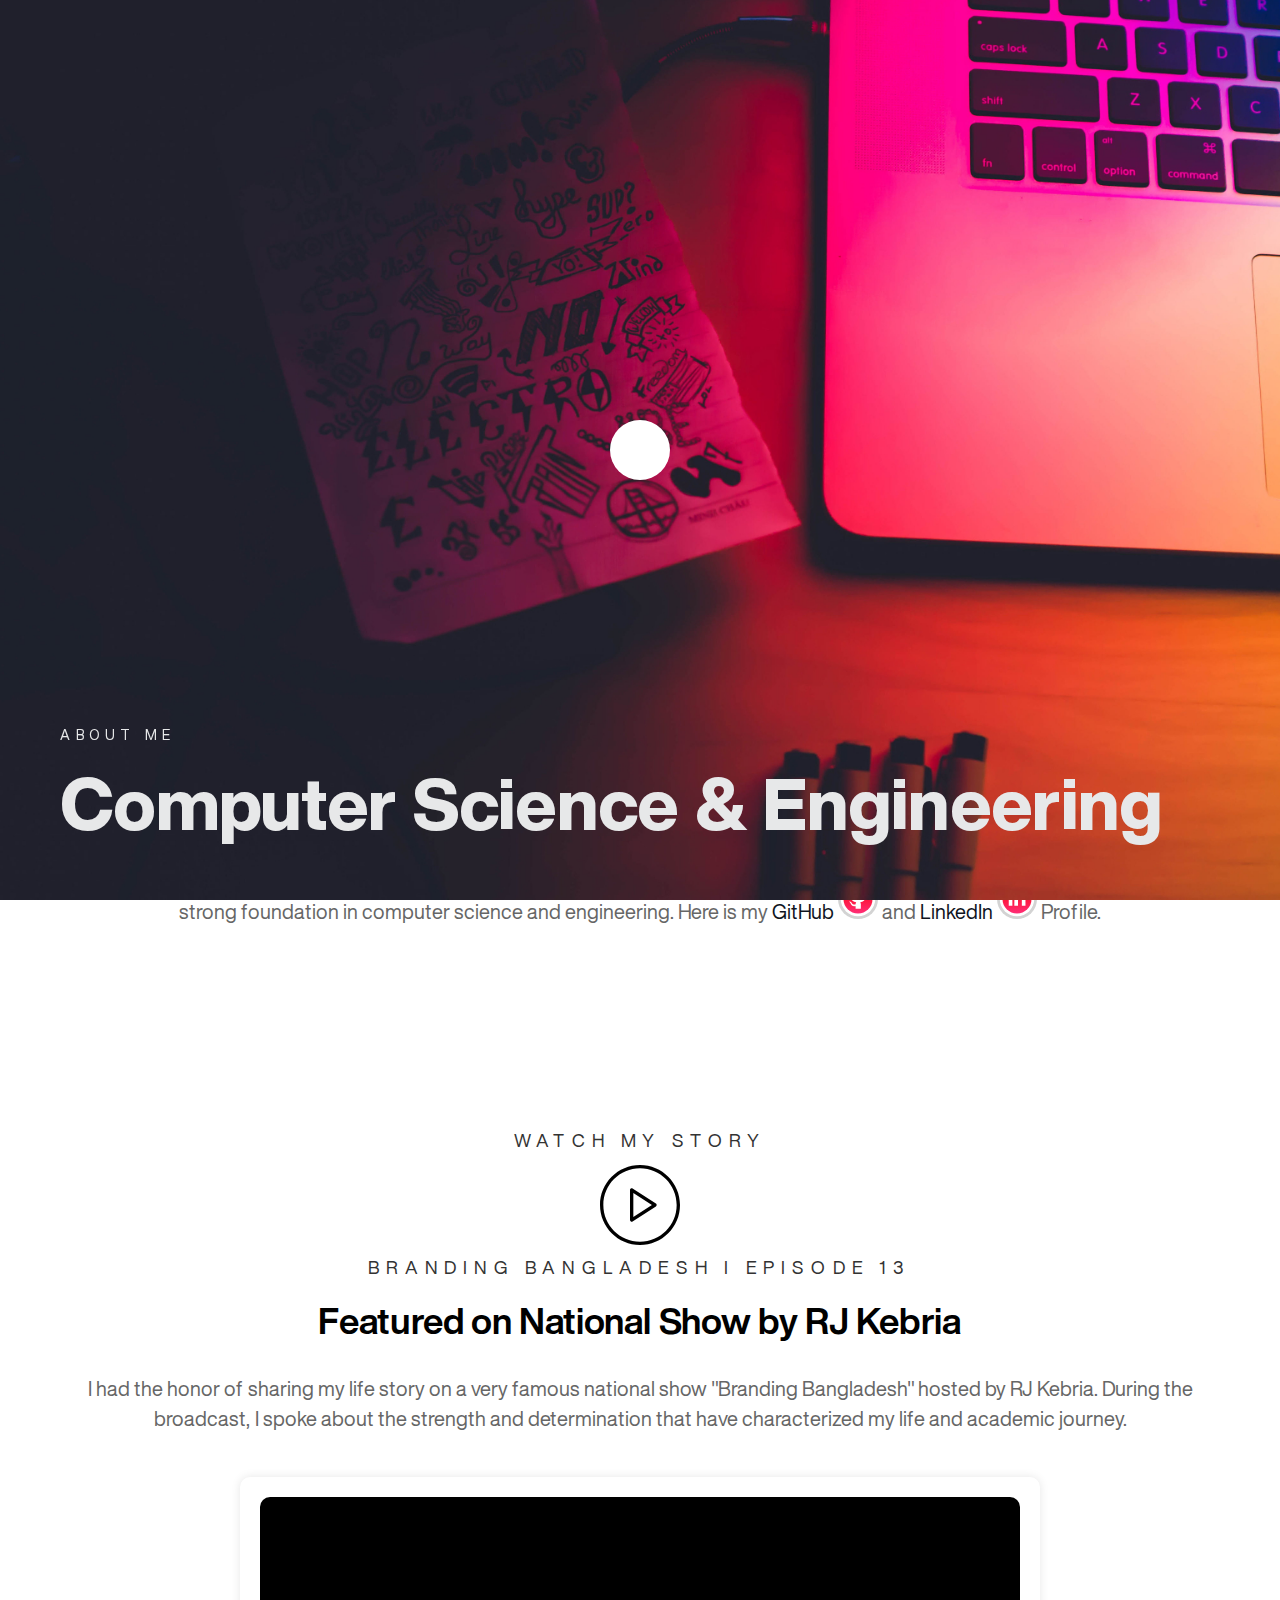
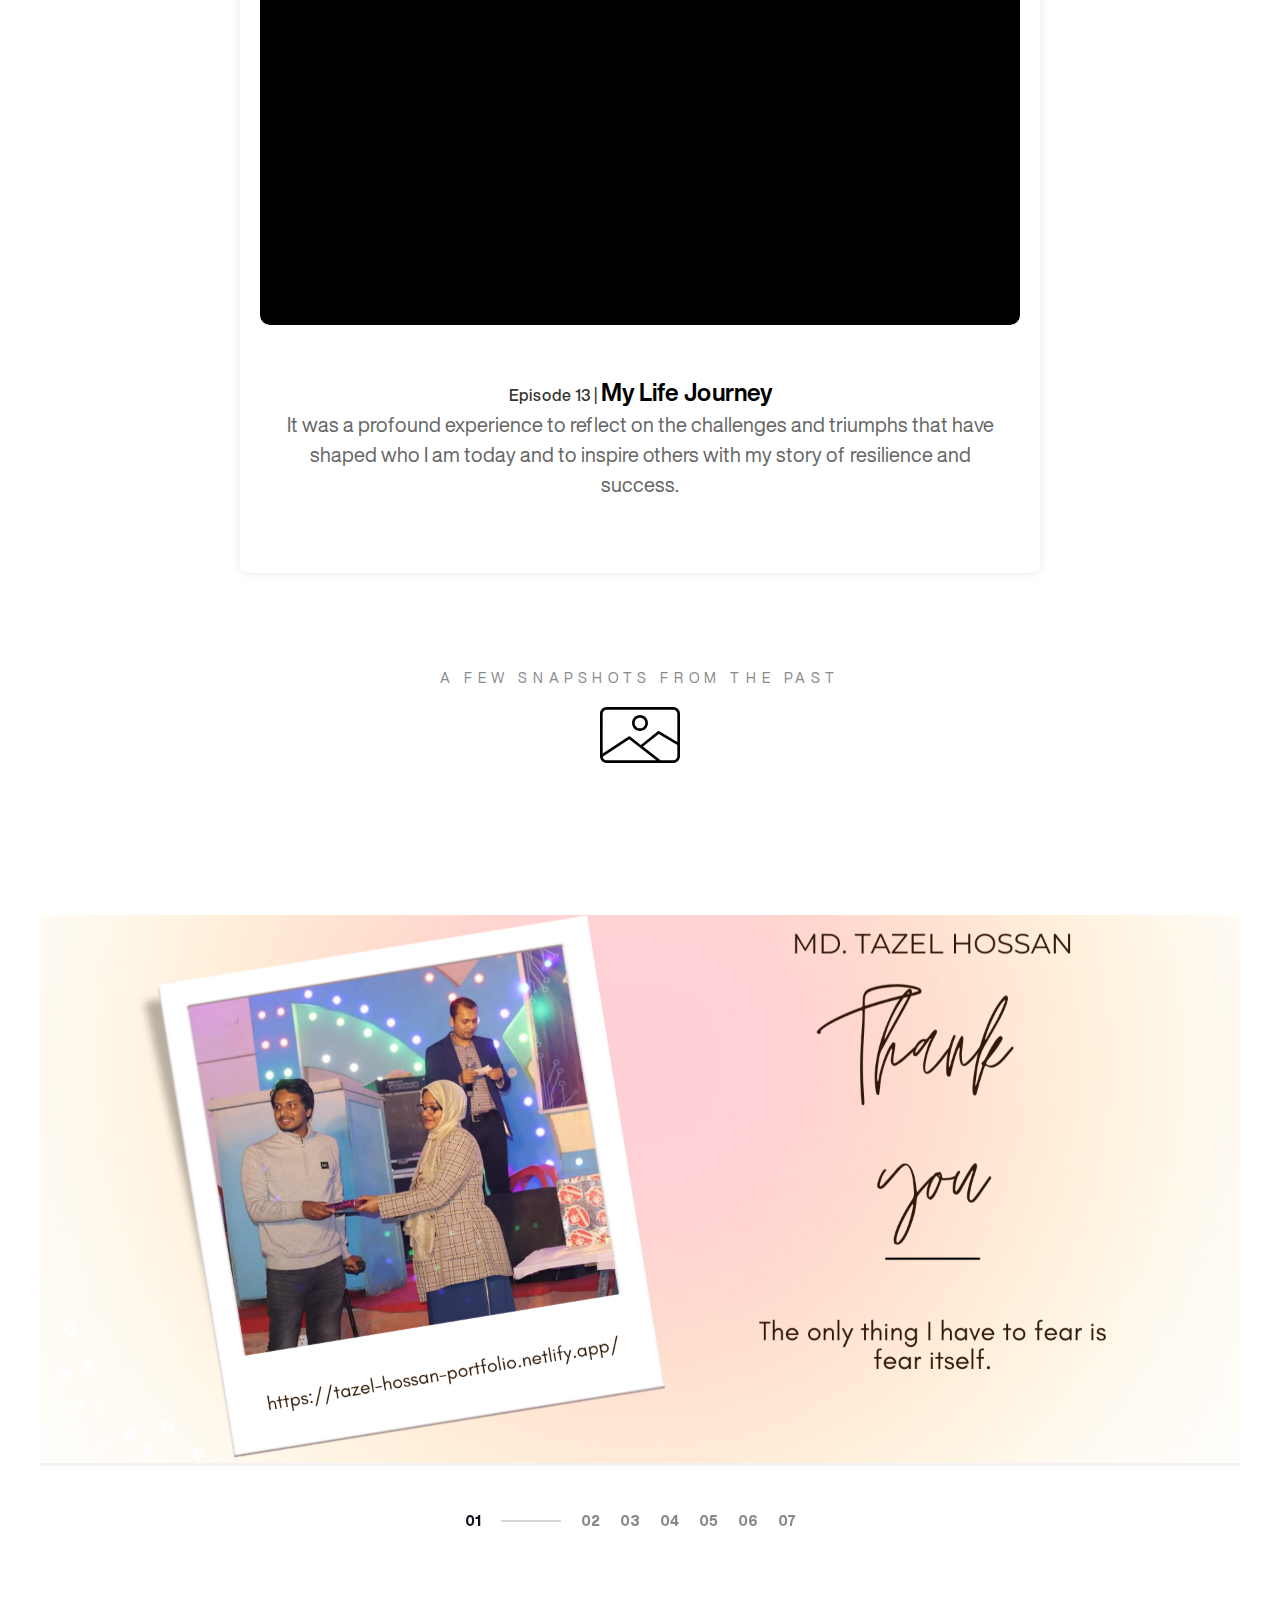
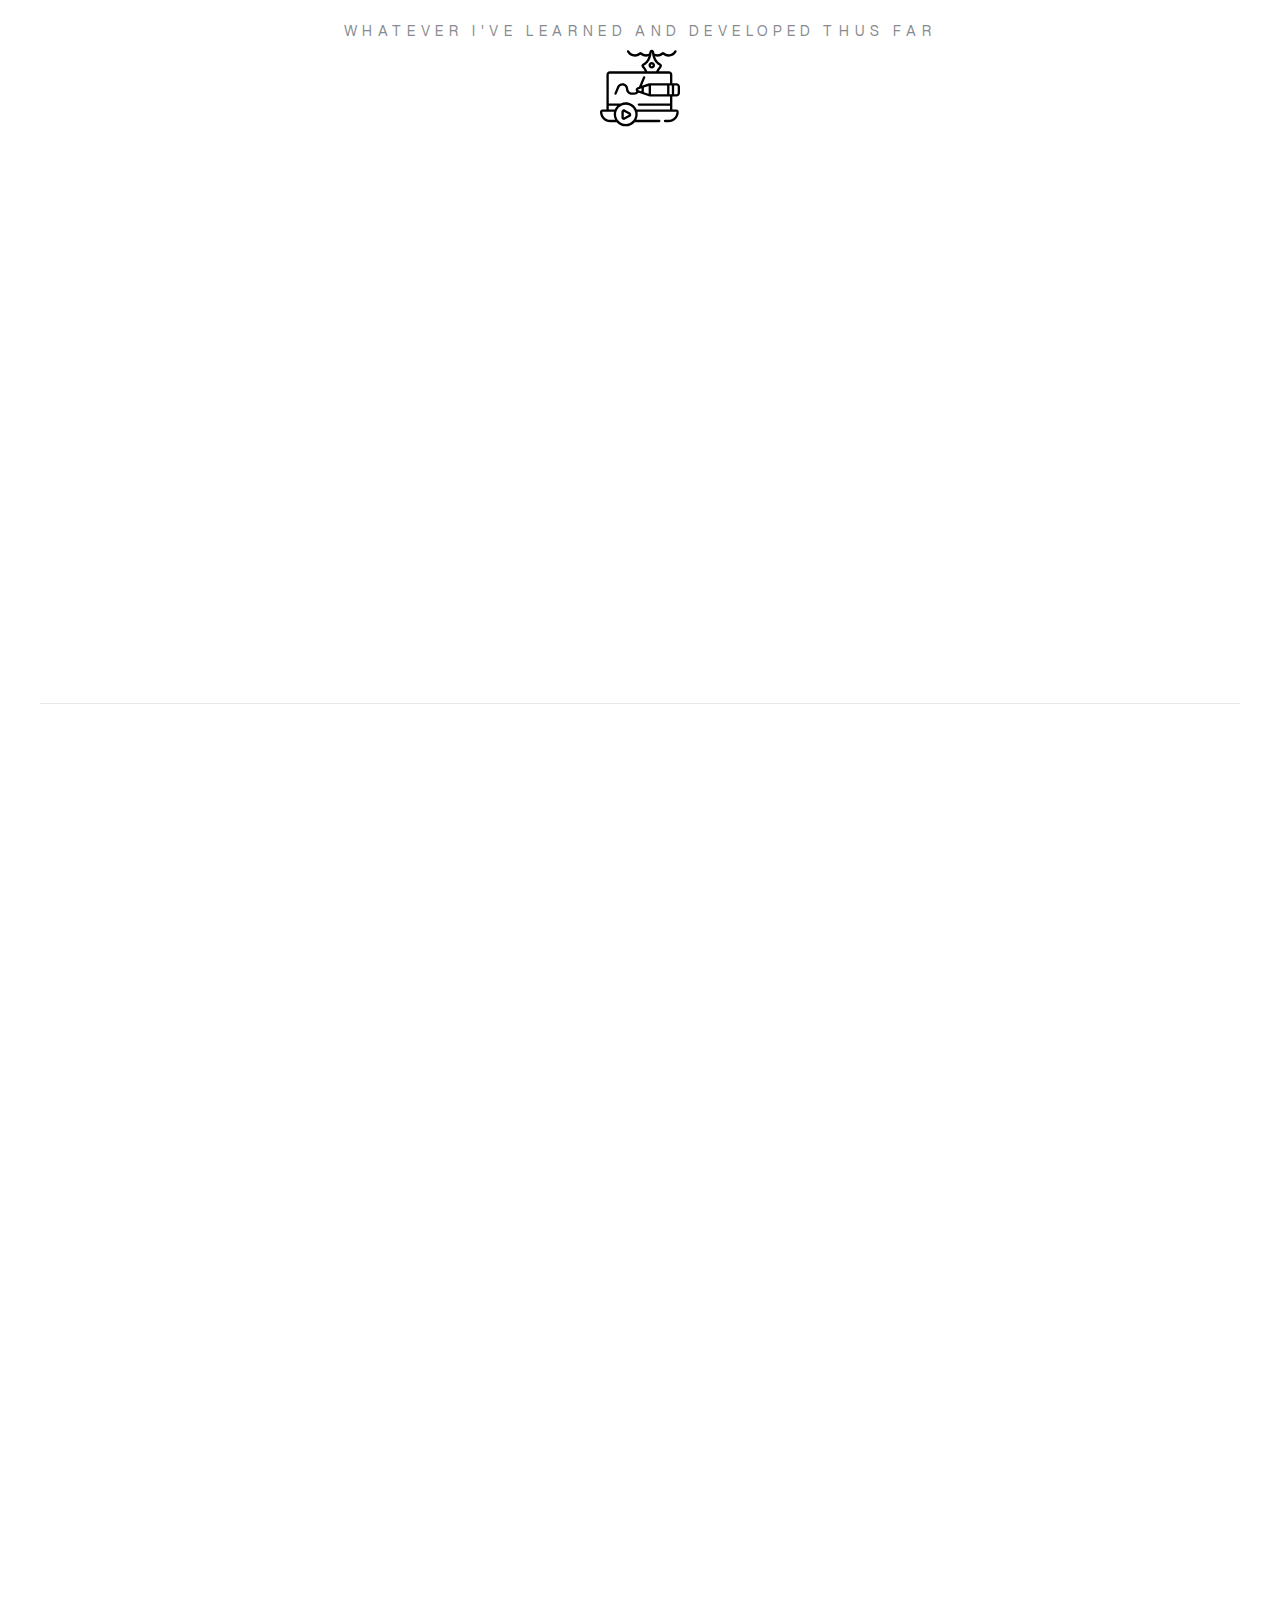
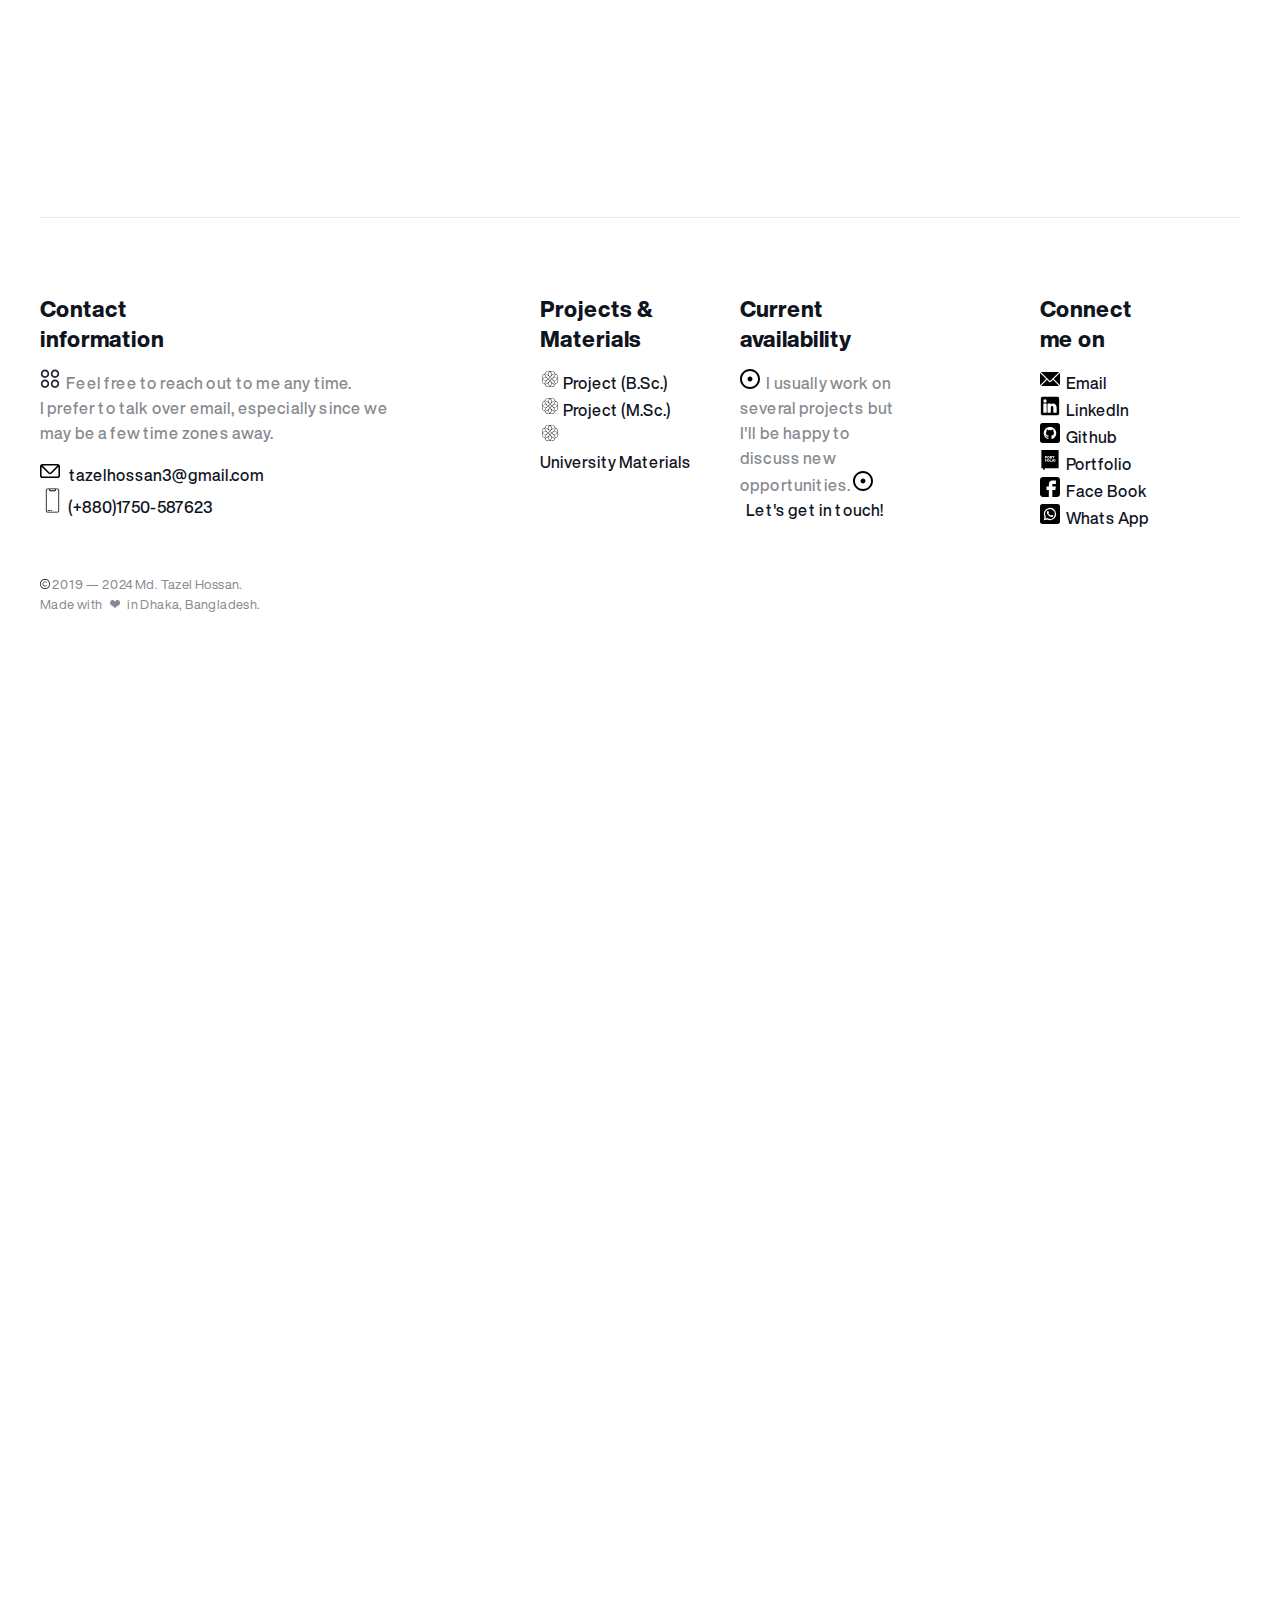
==== commit 54732e8e: "Update about.html" ====
--- a/about.html
+++ b/about.html
@@ -212,7 +212,7 @@
         <div class="portfolio-animate">
             
 <a href="index.html" class="special">
-<img src="assets/images/tazel-contact.png">	
+<img src="assets/images/tazel-about.png">	
 <!-- T svg
 <svg xmlns="http://www.w3.org/2000/svg" version="1.1" xmlns:xlink="http://www.w3.org/1999/xlink" width="100" height="100" x="0" y="0" viewBox="0 0 24 24" style="enable-background:new 0 0 512 512" xml:space="preserve" class=""><g><g fill="#000" fill-rule="evenodd" clip-rule="evenodd"><path d="M12 2.75a9.25 9.25 0 1 0 0 18.5 9.25 9.25 0 0 0 0-18.5zM1.25 12C1.25 6.063 6.063 1.25 12 1.25S22.75 6.063 22.75 12 17.937 22.75 12 22.75 1.25 17.937 1.25 12z" fill="#000000" opacity="1" data-original="#000000" class=""></path><path d="M7.25 8A.75.75 0 0 1 8 7.25h8a.75.75 0 0 1 0 1.5H8A.75.75 0 0 1 7.25 8z" fill="#000000" opacity="1" data-original="#000000" class=""></path><path d="M12 7.25a.75.75 0 0 1 .75.75v9a.75.75 0 0 1-1.5 0V8a.75.75 0 0 1 .75-.75z" fill="#000000" opacity="1" data-original="#000000" class=""></path></g></g></svg>    
 -->	 
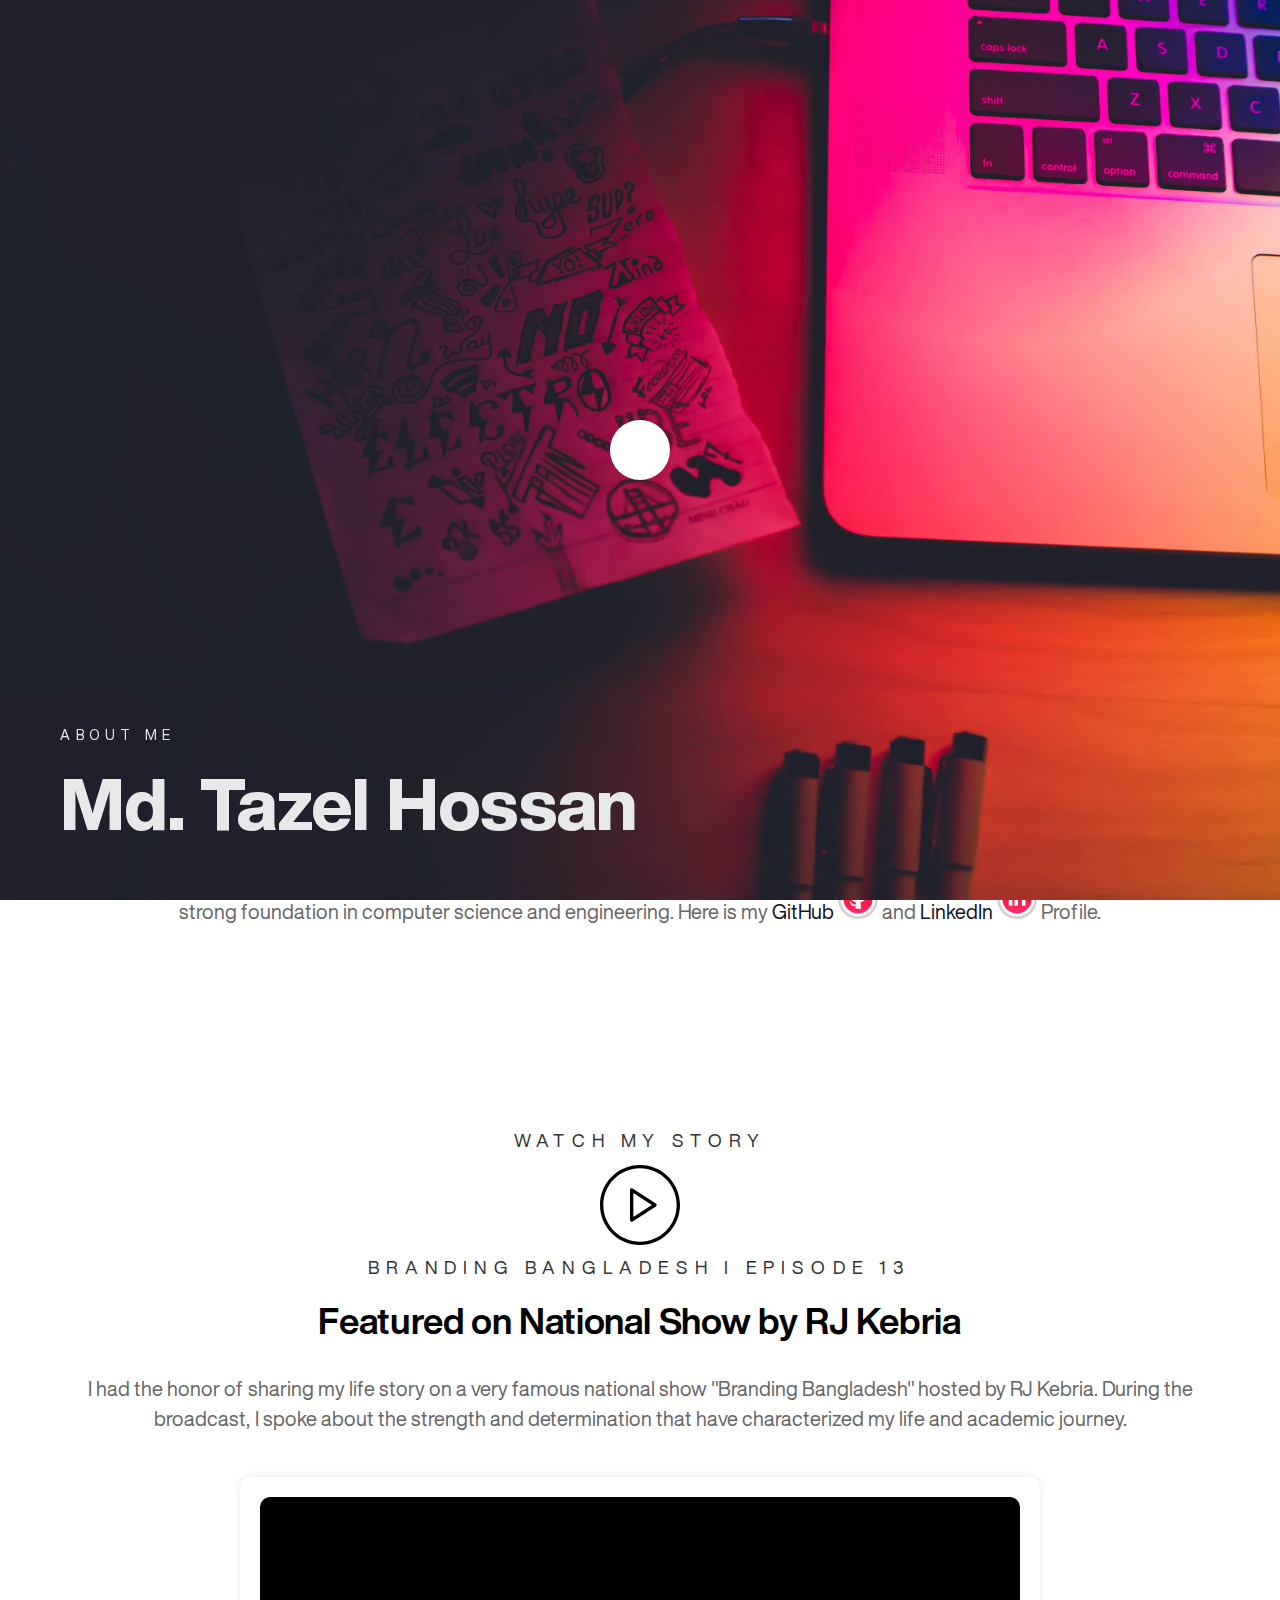
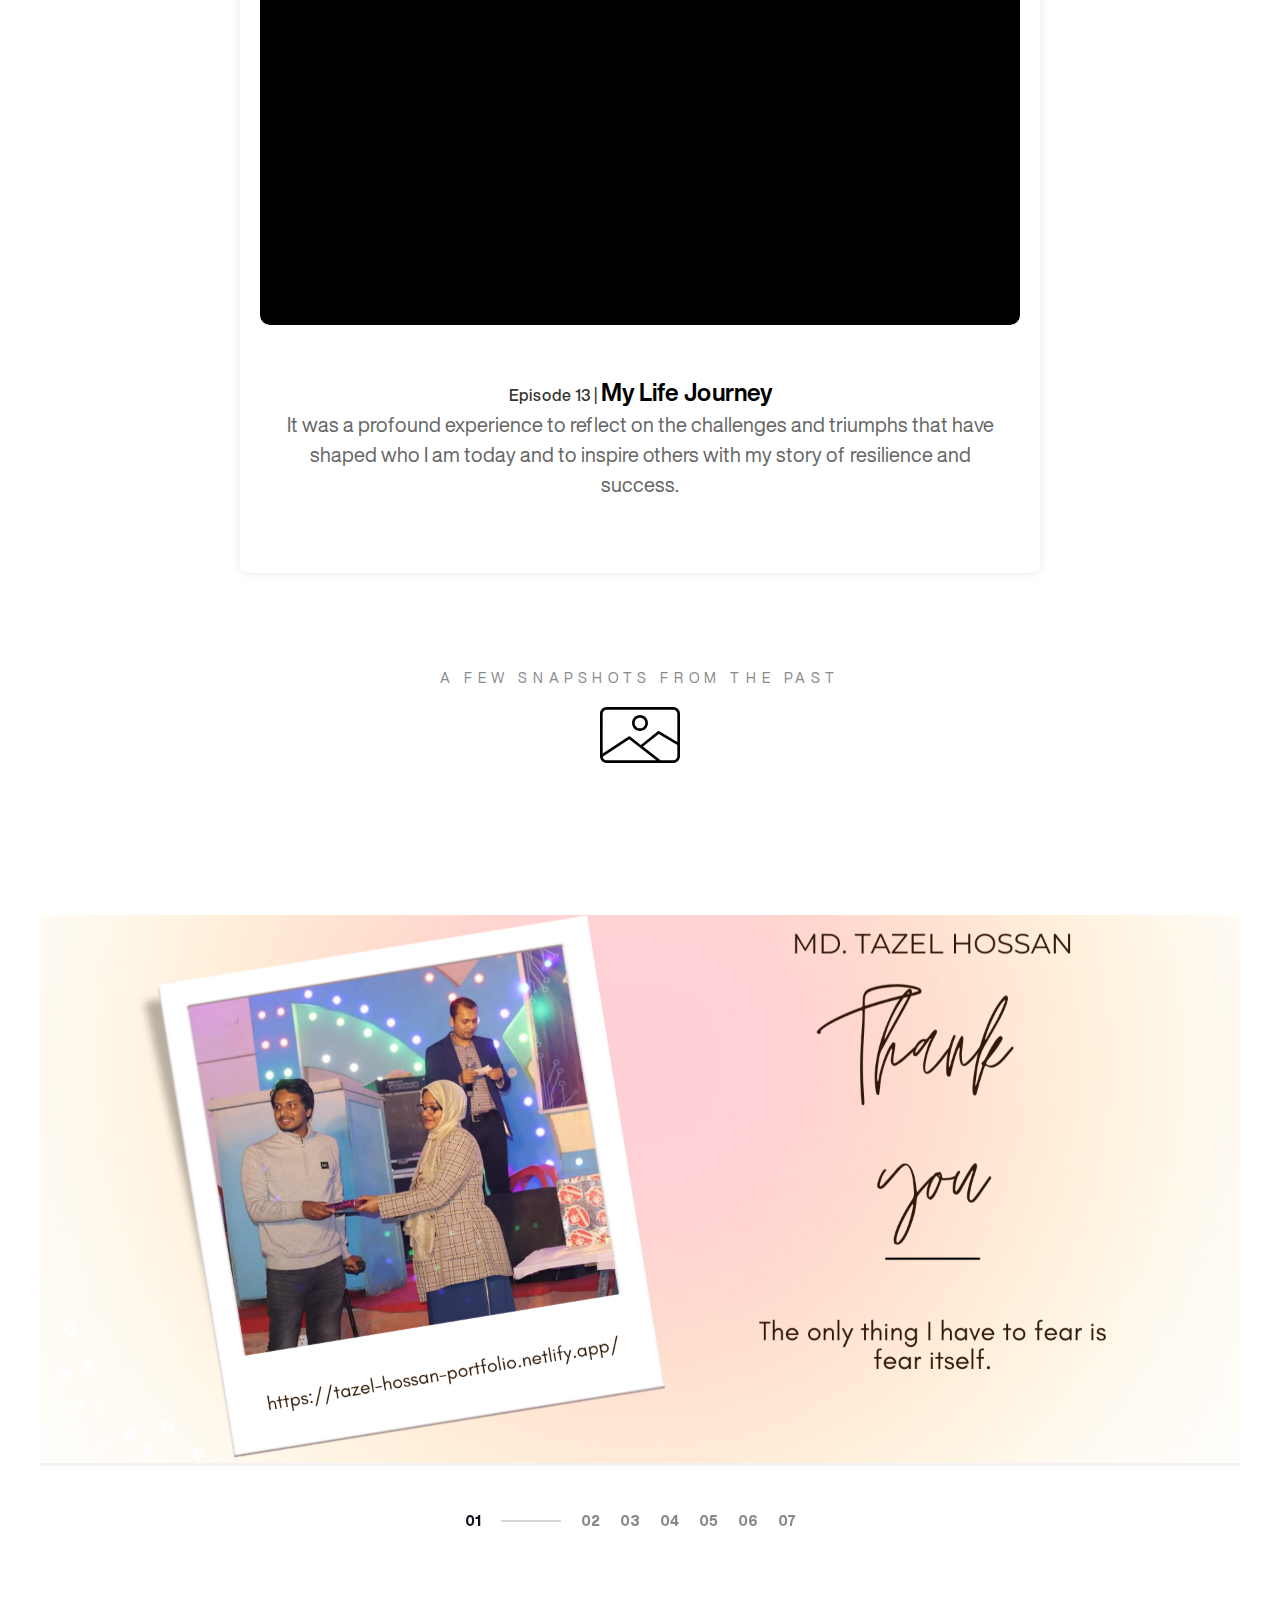
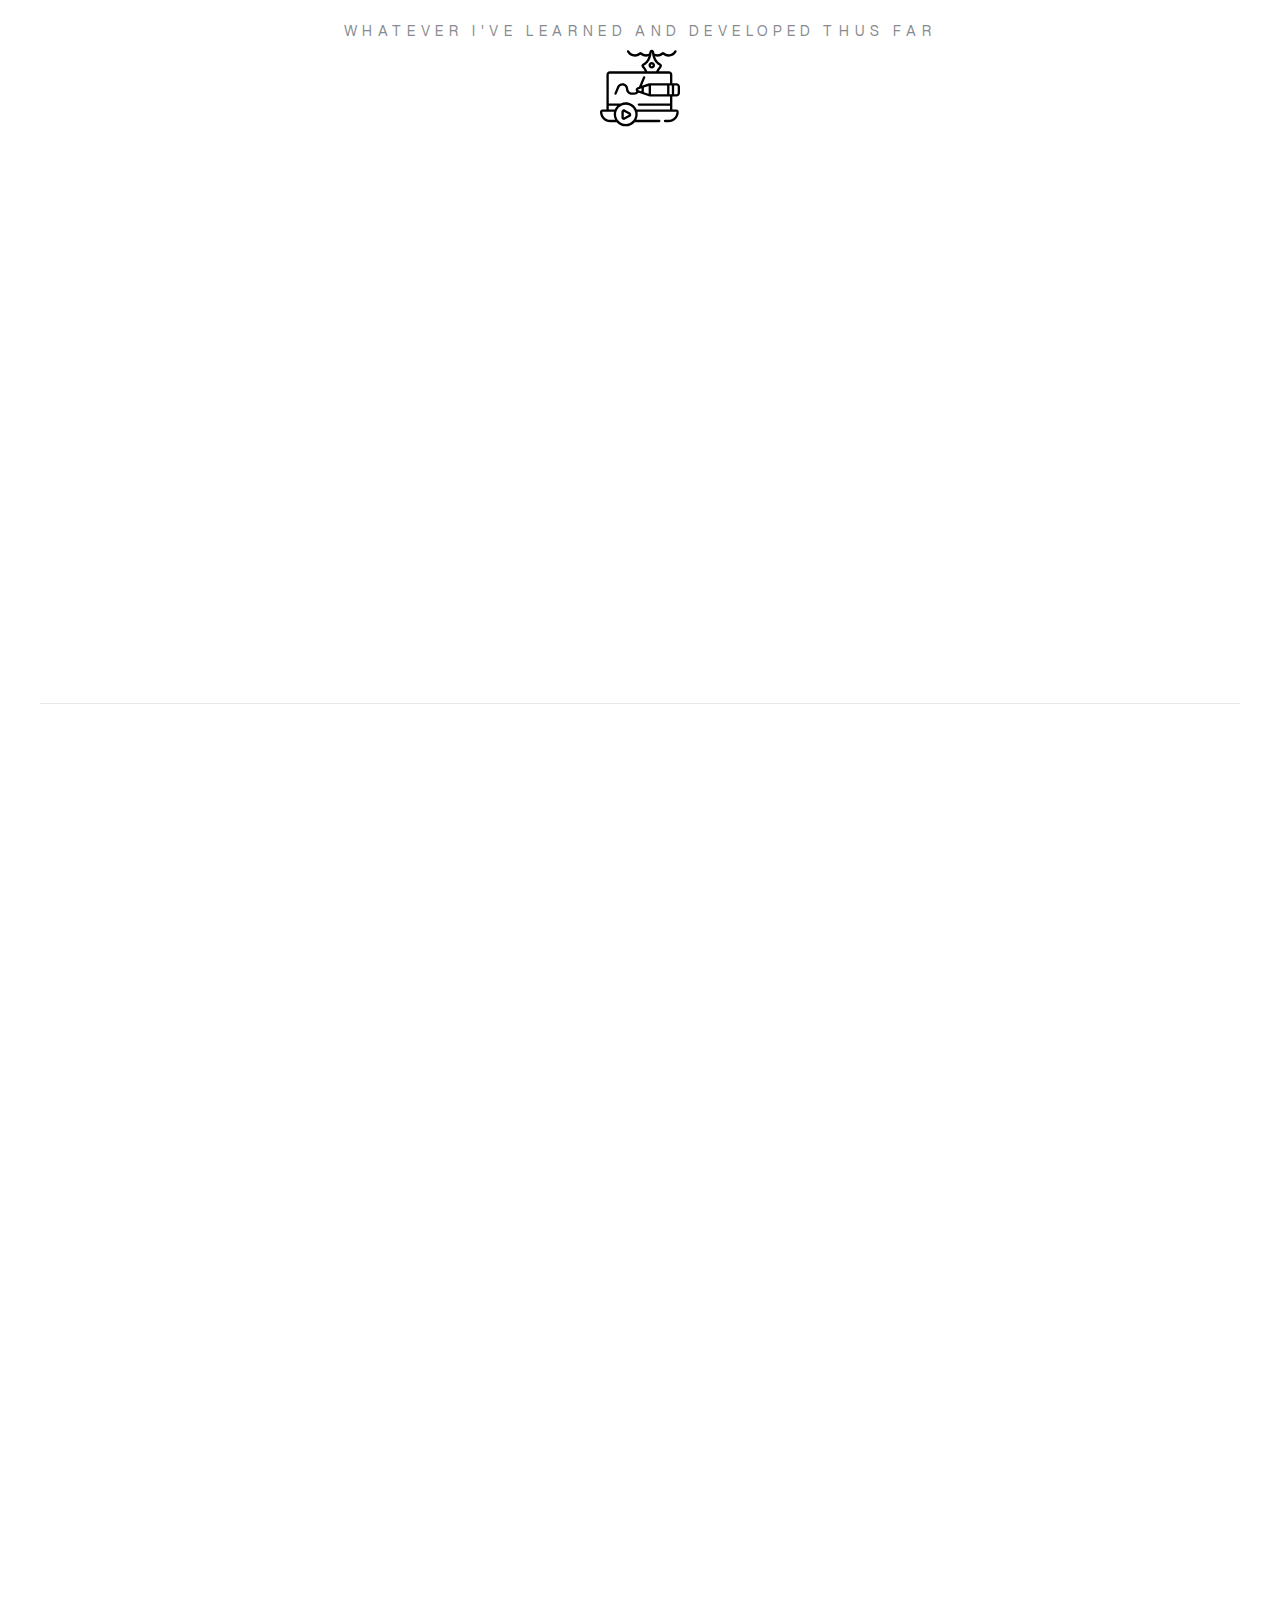
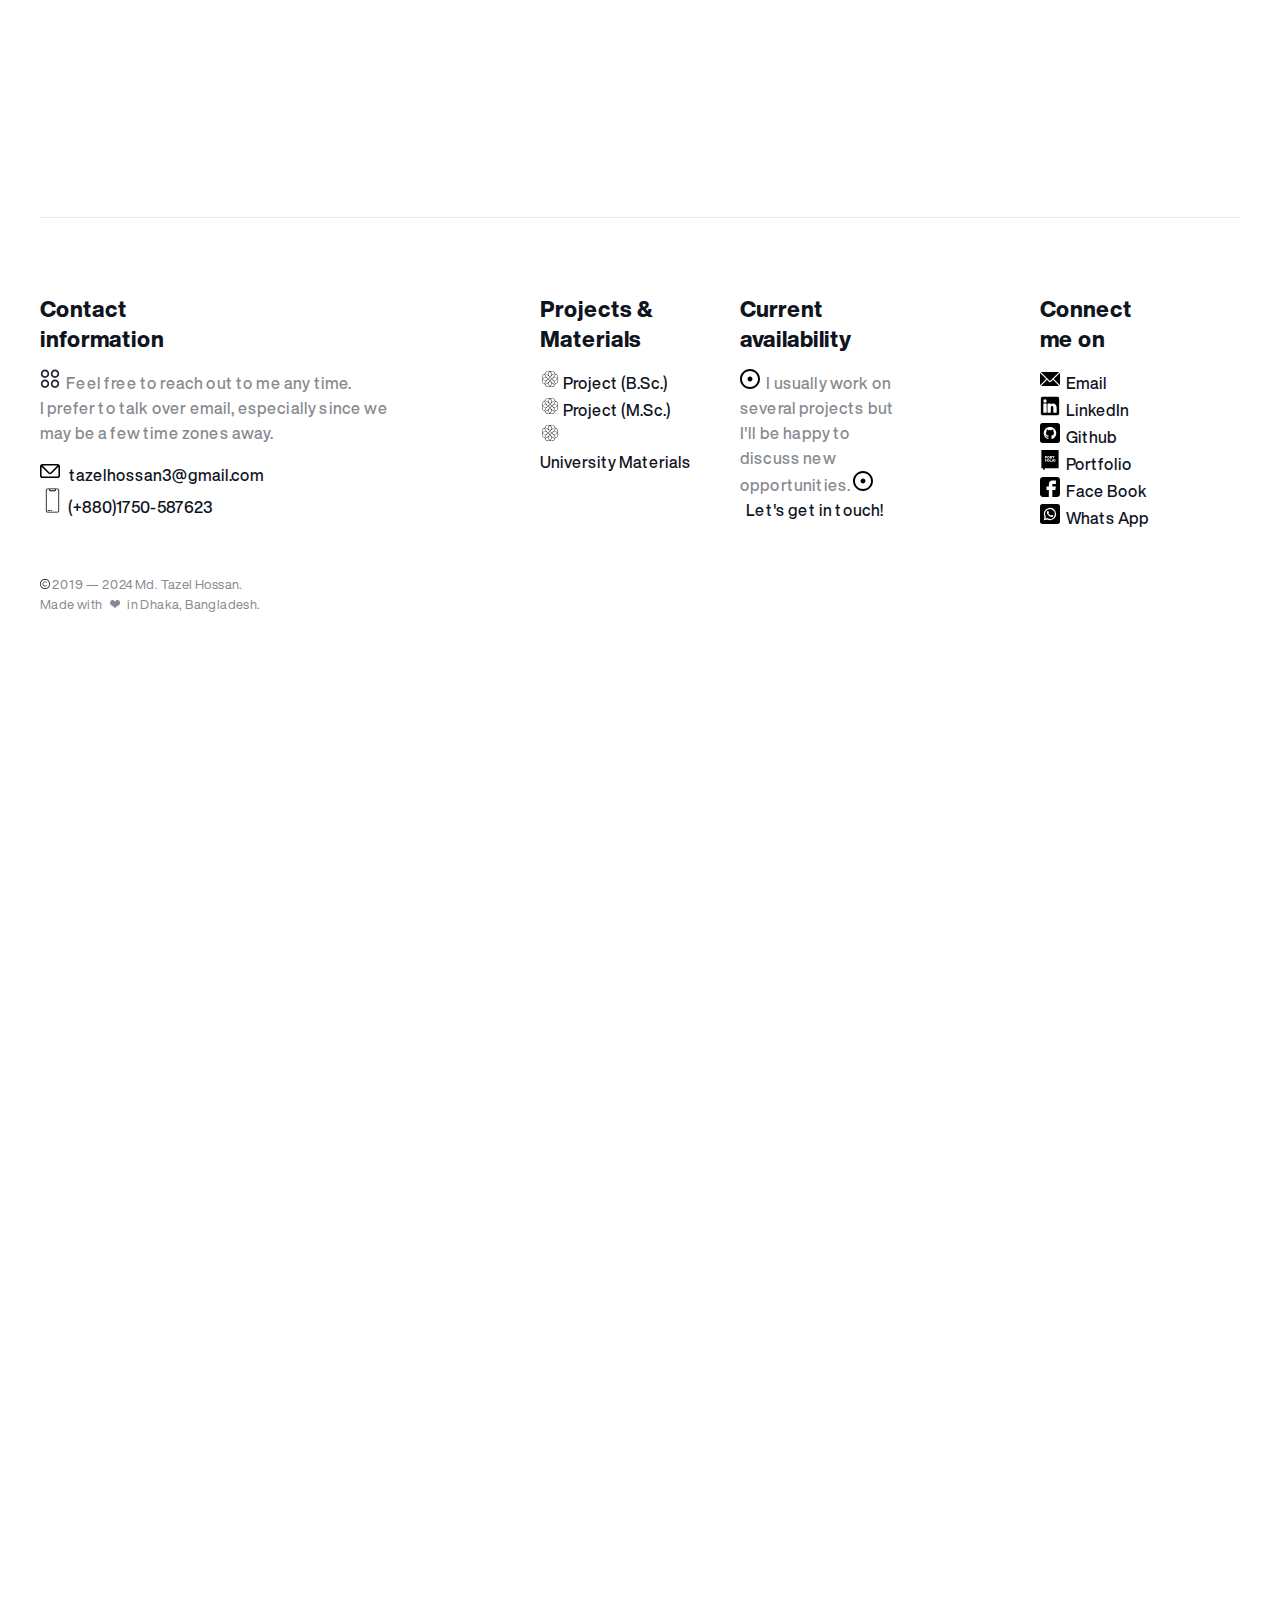
==== commit 56adc915: "Update about.html" ====
--- a/about.html
+++ b/about.html
@@ -1,29 +1,28 @@
 <!DOCTYPE html>
 <html class="about">
    <head>
-      <title>Portfolio | Md. Tazel Hossan - M.Sc & B.Sc. in Computer Science & Engineering</title>
-         <meta charset="UTF-8">
-        <!-- --><meta name="viewport" content="width=device-width, initial-scale=1, minimum-scale=1, maximum-scale=1, viewport-fit=cover">
-         
-      <base >
-      
-         <meta name="msapplication-TileColor" content="#ffffff">
-         <meta name="theme-color" content="#ffffff">
-         <meta property="og:type" content="Portfolio">
-         <meta property="og:site_name" content="Tazel Hossan">
-         <meta property="og:image" content="images/share.png">
-         <meta property="og:image:width" content="1200">
-         <meta property="og:image:height" content="630">
-		  <meta property="og:url" content="https://tazel-hossan-portfolio.netlify.app/" />
-       <meta property="og:title" content="Portfolio | Md. Tazel Hossan - M.Sc & B.Sc. in Computer Science & Engineering">
-         <meta property="og:description" content= "Highly motivated and skilled computer science engineer seeking challenging opportunities to leverage technical expertise in developing novel software solutions." />
-		 
-		<meta name="msapplication-TileColor" content="#b01e82">
-		<meta name="theme-color" content="#b01e82">
-		<link rel="icon" type="image/png" sizes="16x16" href="assets/images/tab_icon.24x24.svg">
-		<link rel="stylesheet" href="assets/fonts/webfonts3fa3.css?v=2.5.15">
-		<link rel="stylesheet" href="css/build.min3fa3.css?v=2.5.15">
-   </head>
+    <title>Portfolio | Md. Tazel Hossan - M.Sc & B.Sc. in Computer Science & Engineering</title>
+    
+    <meta charset="UTF-8">
+    <meta name="viewport" content="width=device-width, initial-scale=1, minimum-scale=1, maximum-scale=1, viewport-fit=cover">
+    <base href="/">
+
+    <meta name="author" content="Md. Tazel Hossan">
+    <meta name="msapplication-TileColor" content="#b01e82">
+    <meta name="theme-color" content="#b01e82">
+    <meta property="og:type" content="website">
+    <meta property="og:site_name" content="Tazel Hossan">
+    <meta property="og:image" content="images/share.png">
+    <meta property="og:image:width" content="1200">
+    <meta property="og:image:height" content="630">
+    <meta property="og:url" content="https://tazel-hossan-portfolio.netlify.app/">
+    <meta property="og:title" content="Portfolio | Md. Tazel Hossan - M.Sc & B.Sc. in Computer Science & Engineering">
+    <meta property="og:description" content="Highly motivated and skilled computer science engineer seeking challenging opportunities to leverage technical expertise in developing novel software solutions.">
+    
+    <link rel="icon" type="image/png" sizes="16x16" href="assets/images/tab_icon.24x24.svg">
+    <link rel="stylesheet" href="assets/fonts/webfonts3fa3.css?v=2.5.15">
+    <link rel="stylesheet" href="css/build.min3fa3.css?v=2.5.15">
+</head>
    <body>
      
       <script>
@@ -112,7 +111,7 @@
          </div>
          <div class="text">
             <h5>About Me</h5>
-            <h1 class="large">Computer Science & Engineering</h1>
+            <h1 class="large">Md. Tazel Hossan</h1>
          </div>
       </div>
       <header id="header">
